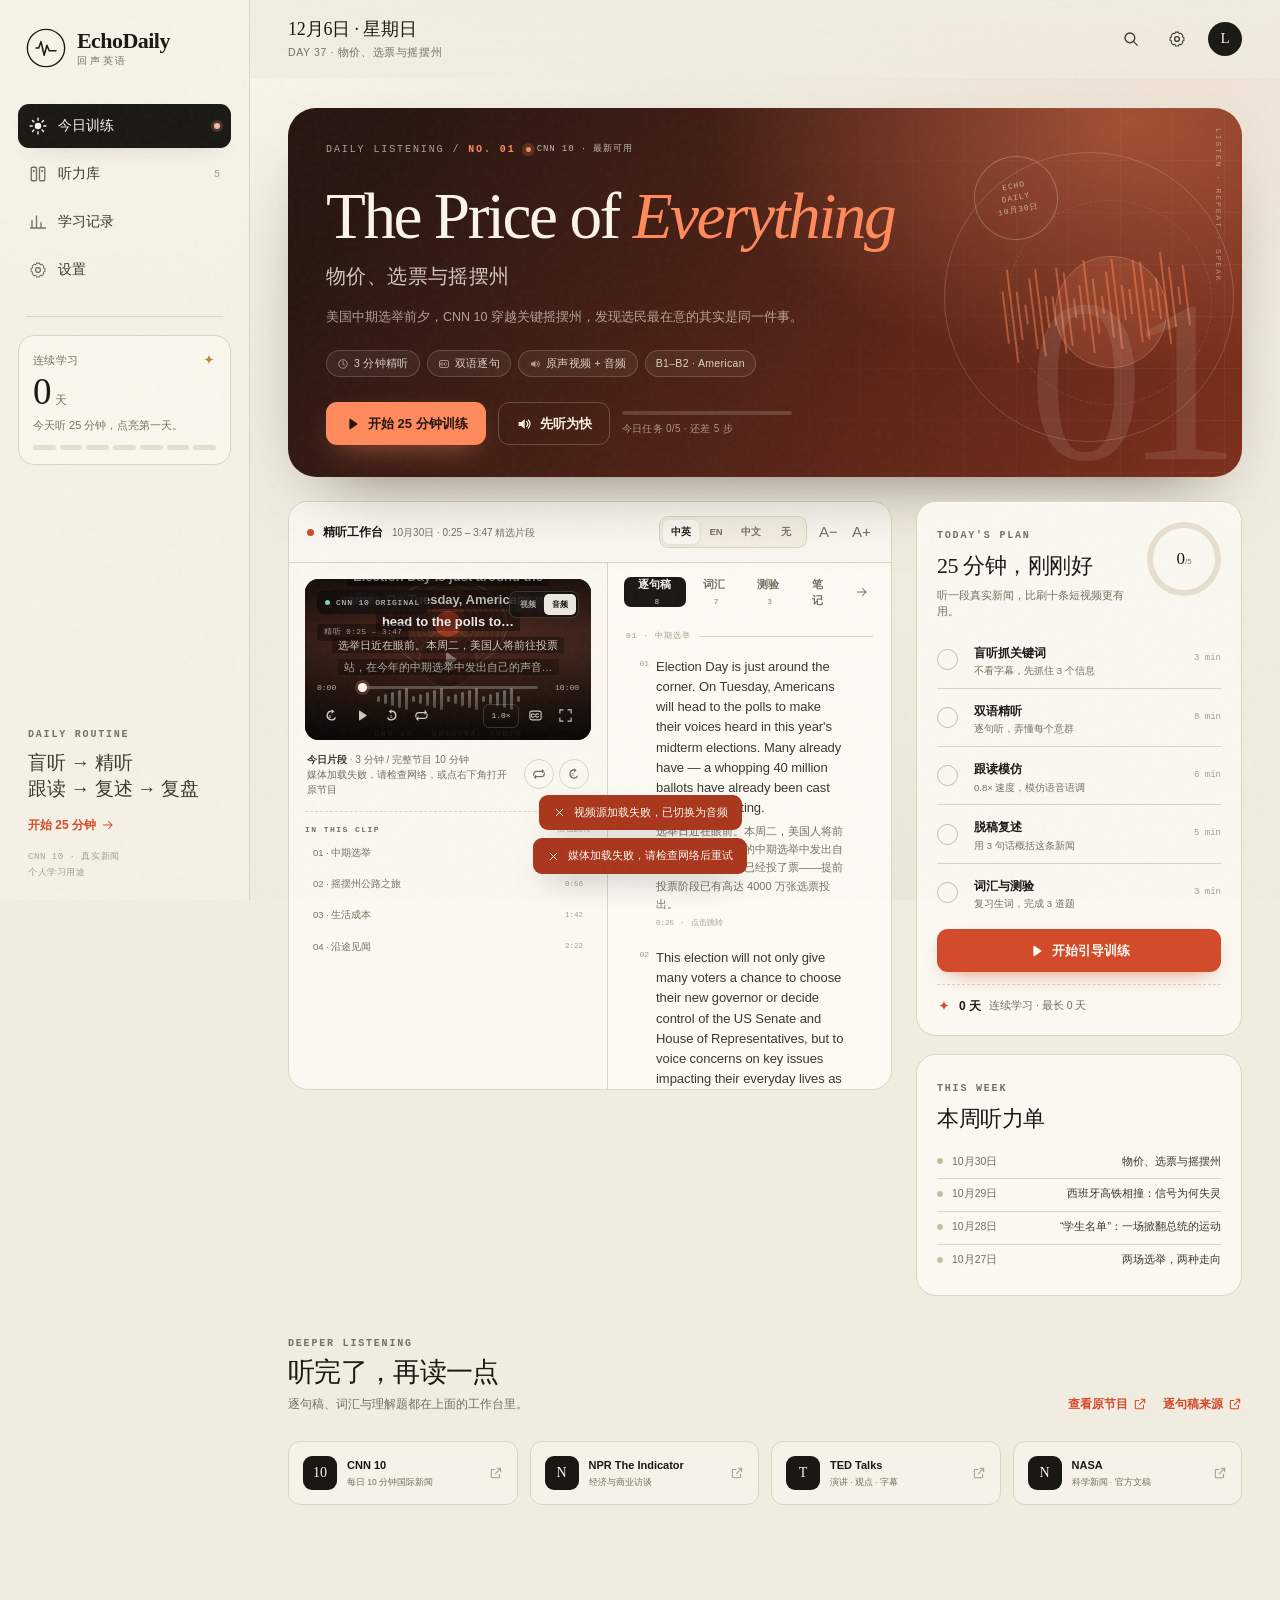
==== EchoDaily-单文件版.html @ 6642f7b9 "Initial EchoDaily listening app" ====
<!doctype html>
<html lang="zh-CN">
<head>
  <meta charset="utf-8">
  <meta name="viewport" content="width=device-width, initial-scale=1, viewport-fit=cover">
  <meta name="theme-color" content="#f3efe4">
  <meta name="description" content="EchoDaily 回声英语：每天 25 分钟，用真实国际新闻练英语听力。双语逐句稿、视频/音频、跟读与复述。">
  <meta name="robots" content="noindex,nofollow">
  <title>EchoDaily · 回声英语</title>
  <link rel="icon" href="[data-uri]" type="image/svg+xml">
  <style>
/* ============================================================
   EchoDaily · 回声英语
   Editorial listening workspace — warm paper, ink, vermilion.
   ============================================================ */

:root {
  --bg: #f1ece0;
  --bg-deep: #e7dfcf;
  --surface: #fbf8f1;
  --surface-2: #f5efe3;
  --surface-3: #efe7d8;
  --ink: #191813;
  --ink-2: #3c382f;
  --muted: #776f60;
  --faint: #a79d89;
  --line: #ddd3c0;
  --line-strong: #c8bba3;
  --accent: #d24b2b;
  --accent-deep: #a9361c;
  --accent-soft: #f5ded4;
  --green: #1d5948;
  --green-soft: #dce9e2;
  --gold: #b58a3f;
  --gold-soft: #f1e5ca;
  --radius-xl: 28px;
  --radius-lg: 20px;
  --radius-md: 14px;
  --radius-sm: 10px;
  --shadow: 0 22px 55px -28px rgba(54, 41, 20, 0.42);
  --shadow-soft: 0 8px 24px -16px rgba(54, 41, 20, 0.35);
  --font-display: "Iowan Old Style", "Palatino Linotype", "Book Antiqua", "Songti SC", "Noto Serif SC", "STSong", serif;
  --font-ui: "Avenir Next", "Segoe UI", "PingFang SC", "Hiragino Sans GB", "Microsoft YaHei", sans-serif;
  --font-mono: "SFMono-Regular", "Cascadia Mono", "Consolas", "Liberation Mono", monospace;
  --sidebar-w: 250px;
  --ease: cubic-bezier(0.22, 1, 0.36, 1);
}

* { box-sizing: border-box; }
html { scroll-behavior: smooth; }
html, body { overflow-x: hidden; }
body {
  margin: 0;
  min-width: 320px;
  background-color: var(--bg);
  background-image:
    radial-gradient(900px 600px at 12% -5%, rgba(255, 252, 242, 0.85), transparent 62%),
    radial-gradient(700px 500px at 92% 8%, rgba(210, 75, 43, 0.055), transparent 60%),
    radial-gradient(600px 500px at 60% 100%, rgba(29, 89, 72, 0.05), transparent 60%);
  background-attachment: fixed;
  color: var(--ink);
  font-family: var(--font-ui);
  font-size: 15px;
  line-height: 1.5;
  -webkit-font-smoothing: antialiased;
  text-rendering: optimizeLegibility;
}
body::before {
  content: "";
  position: fixed;
  inset: 0;
  pointer-events: none;
  z-index: 9999;
  opacity: 0.035;
  background-image: url("data:image/svg+xml,%3Csvg viewBox='0 0 200 200' xmlns='http://www.w3.org/2000/svg'%3E%3Cfilter id='n'%3E%3CfeTurbulence type='fractalNoise' baseFrequency='0.85' numOctaves='3' stitchTiles='stitch'/%3E%3C/filter%3E%3Crect width='100%25' height='100%25' filter='url(%23n)'/%3E%3C/svg%3E");
}
::selection { background: var(--accent); color: #fff; }
button, input, textarea, select { font: inherit; color: inherit; }
button { cursor: pointer; }
a { color: inherit; text-decoration: none; }
svg { width: 20px; height: 20px; fill: currentColor; display: block; }
.svg-sprite { position: absolute; width: 0; height: 0; overflow: hidden; }
:focus-visible { outline: 2px solid var(--accent); outline-offset: 3px; }
[hidden] { display: none !important; }

.eyebrow {
  display: inline-block;
  font-family: var(--font-mono);
  font-size: 10px;
  font-weight: 600;
  letter-spacing: 0.18em;
  text-transform: uppercase;
  color: var(--muted);
}

/* ============================== Layout ============================== */
.app { min-height: 100vh; }
.sidebar {
  position: fixed;
  inset: 0 auto 0 0;
  width: var(--sidebar-w);
  z-index: 40;
  display: flex;
  flex-direction: column;
  padding: 26px 18px 20px;
  border-right: 1px solid var(--line);
  background: rgba(247, 242, 232, 0.78);
  backdrop-filter: blur(18px) saturate(1.05);
  -webkit-backdrop-filter: blur(18px) saturate(1.05);
}
.shell { margin-left: var(--sidebar-w); min-height: 100vh; }
.view {
  width: 100%;
  max-width: 1390px;
  margin: 0 auto;
  padding: 30px 38px 100px;
  outline: none;
}

.brand { display: flex; align-items: center; gap: 11px; padding: 2px 8px 0; }
.brand-mark { width: 40px; height: 40px; color: var(--ink); flex: 0 0 auto; }
.brand-mark svg { width: 100%; height: 100%; fill: none; }
.brand-text { display: flex; flex-direction: column; line-height: 1.02; }
.brand-text strong {
  font-family: var(--font-display);
  font-size: 22px;
  font-weight: 600;
  letter-spacing: -0.025em;
}
.brand-text small {
  margin-top: 4px;
  font-size: 10px;
  letter-spacing: 0.28em;
  color: var(--muted);
}
.side-nav { margin-top: 36px; display: flex; flex-direction: column; gap: 4px; }
.side-link {
  position: relative;
  display: flex;
  align-items: center;
  gap: 11px;
  height: 44px;
  padding: 0 11px;
  border-radius: 11px;
  color: var(--ink-2);
  font-size: 13.5px;
  font-weight: 500;
  transition: background 0.2s var(--ease), color 0.2s;
}
.side-link svg { width: 18px; height: 18px; color: var(--muted); transition: color 0.2s; }
.side-link:hover { background: rgba(255, 253, 246, 0.75); }
.side-link.active { background: var(--ink); color: #fbf7ee; box-shadow: var(--shadow-soft); }
.side-link.active svg { color: #fbf7ee; }
.side-link em {
  margin-left: auto;
  font-style: normal;
  font-family: var(--font-mono);
  font-size: 10px;
  color: var(--faint);
}
.side-link.active em { color: rgba(251, 247, 238, 0.6); }
.side-dot { width: 6px; height: 6px; border-radius: 50%; background: var(--accent); }
.side-link.active .side-dot { background: #ffb59d; box-shadow: 0 0 0 3px rgba(255, 181, 157, 0.18); }
.side-divider { height: 1px; background: var(--line); margin: 24px 8px 18px; }
.side-streak { padding: 16px 14px 14px; border: 1px solid var(--line); border-radius: 16px; background: rgba(255, 252, 245, 0.55); }
.side-streak-head { display: flex; align-items: center; justify-content: space-between; font-size: 11px; color: var(--muted); letter-spacing: 0.04em; }
.side-streak-head svg { width: 14px; height: 14px; color: var(--gold); }
.side-streak-num { display: flex; align-items: baseline; gap: 5px; margin-top: 4px; }
.side-streak-num strong { font-family: var(--font-display); font-size: 37px; line-height: 1; font-weight: 500; letter-spacing: -0.04em; }
.side-streak-num span { font-size: 12px; color: var(--muted); }
.side-streak p { margin: 7px 0 11px; font-size: 11px; line-height: 1.6; color: var(--muted); }
.mini-week { display: flex; gap: 4px; }
.mini-week i { flex: 1; height: 5px; border-radius: 4px; background: var(--bg-deep); }
.mini-week i.on { background: var(--accent); }
.mini-week i.partial { background: #e5a28d; }
.side-note { margin-top: auto; padding: 18px 10px 16px; }
.side-note p { font-family: var(--font-display); font-size: 19px; line-height: 1.35; margin: 7px 0 11px; color: var(--ink-2); }
.side-note-link { display: inline-flex; align-items: center; gap: 5px; font-size: 12px; font-weight: 600; color: var(--accent); }
.side-note-link svg { width: 14px; height: 14px; transition: transform 0.2s; }
.side-note-link:hover svg { transform: translateX(3px); }
.side-foot { display: flex; flex-direction: column; gap: 2px; padding: 0 10px; font-family: var(--font-mono); font-size: 9px; letter-spacing: 0.06em; color: var(--faint); }

.topbar {
  position: sticky;
  top: 0;
  z-index: 30;
  height: 78px;
  display: flex;
  align-items: center;
  justify-content: space-between;
  padding: 0 38px;
  border-bottom: 1px solid transparent;
  background: linear-gradient(to bottom, rgba(241, 236, 224, 0.94), rgba(241, 236, 224, 0.72));
  backdrop-filter: blur(14px);
  -webkit-backdrop-filter: blur(14px);
}
.topbar-left { display: flex; align-items: center; gap: 12px; }
.topbar-date { font-family: var(--font-display); font-size: 18px; letter-spacing: -0.01em; }
.topbar-sub { margin-top: 2px; font-size: 10.5px; color: var(--muted); letter-spacing: 0.06em; }
.topbar-actions { display: flex; align-items: center; gap: 8px; }
.icon-btn {
  width: 38px;
  height: 38px;
  display: inline-grid;
  place-items: center;
  border: 1px solid transparent;
  border-radius: 50%;
  background: transparent;
  color: var(--ink-2);
  transition: background 0.2s, border-color 0.2s, transform 0.2s;
}
.icon-btn:hover { background: rgba(255, 252, 245, 0.8); border-color: var(--line); }
.icon-btn:active { transform: scale(0.94); }
.icon-btn svg { width: 18px; height: 18px; }
.avatar {
  width: 34px; height: 34px; margin-left: 4px;
  display: grid; place-items: center;
  border-radius: 50%;
  background: var(--ink);
  color: #f8f1e3;
  font-family: var(--font-display);
  font-size: 15px;
}
.mobile-menu { display: none; }

/* ============================== Shared bits ============================== */
.btn {
  display: inline-flex;
  align-items: center;
  justify-content: center;
  gap: 8px;
  min-height: 43px;
  padding: 0 17px;
  border: 1px solid transparent;
  border-radius: 11px;
  font-size: 13px;
  font-weight: 600;
  line-height: 1;
  white-space: nowrap;
  transition: transform 0.2s var(--ease), background 0.2s, border-color 0.2s, box-shadow 0.2s;
}
.btn svg { width: 16px; height: 16px; }
.btn:active { transform: translateY(1px) scale(0.99); }
.btn-primary { background: var(--accent); color: #fff9f2; box-shadow: 0 8px 22px -12px rgba(210, 75, 43, 0.9); }
.btn-primary:hover { background: var(--accent-deep); box-shadow: 0 10px 28px -12px rgba(210, 75, 43, 0.9); }
.btn-ghost { border-color: var(--line); background: transparent; color: var(--ink-2); }
.btn-ghost:hover { background: var(--surface-2); border-color: var(--line-strong); }
.btn-soft { background: var(--surface-3); color: var(--ink-2); }
.btn-soft:hover { background: var(--bg-deep); }
.btn-dark { background: var(--ink); color: #fbf7ee; }
.btn-dark:hover { background: #2b2922; }
.btn-sm { min-height: 34px; padding: 0 12px; font-size: 11.5px; border-radius: 9px; }
.btn-sm svg { width: 14px; height: 14px; }
.btn[disabled] { opacity: 0.45; cursor: not-allowed; }
.text-link { display: inline-flex; align-items: center; gap: 5px; color: var(--accent); font-weight: 600; font-size: 12px; }
.text-link svg { width: 14px; height: 14px; }
.chip {
  display: inline-flex;
  align-items: center;
  gap: 5px;
  height: 25px;
  padding: 0 9px;
  border: 1px solid var(--line);
  border-radius: 999px;
  background: rgba(255, 252, 245, 0.45);
  color: var(--muted);
  font-size: 10px;
  font-weight: 600;
  letter-spacing: 0.04em;
  white-space: nowrap;
}
.chip.accent { border-color: rgba(210, 75, 43, 0.22); background: var(--accent-soft); color: var(--accent-deep); }
.chip.green { border-color: rgba(29, 89, 72, 0.18); background: var(--green-soft); color: var(--green); }
.chip.gold { border-color: rgba(181, 138, 63, 0.22); background: var(--gold-soft); color: #7e5c1f; }
.card {
  border: 1px solid var(--line);
  border-radius: var(--radius-lg);
  background: var(--surface);
  box-shadow: 0 1px 0 rgba(255, 255, 255, 0.55) inset;
}
.section-head { display: flex; align-items: flex-end; justify-content: space-between; gap: 20px; margin: 34px 0 16px; }
.section-head h2 { margin: 0; font-family: var(--font-display); font-weight: 500; font-size: 27px; letter-spacing: -0.025em; }
.section-head p { margin: 3px 0 0; font-size: 11.5px; color: var(--muted); }
.divider { height: 1px; background: var(--line); }

/* ============================== Hero ============================== */
.hero {
  --hero-a: #251510;
  --hero-b: #7d2e1b;
  --hero-glow: #ff8a5c;
  position: relative;
  isolation: isolate;
  display: grid;
  grid-template-columns: minmax(0, 1.42fr) minmax(250px, 0.58fr);
  min-height: 360px;
  overflow: hidden;
  border-radius: var(--radius-xl);
  background:
    radial-gradient(700px 420px at 88% 4%, color-mix(in srgb, var(--hero-glow) 42%, transparent), transparent 60%),
    linear-gradient(125deg, var(--hero-a) 8%, var(--hero-b) 100%);
  color: #fbf5e8;
  box-shadow: 0 30px 70px -40px rgba(35, 25, 12, 0.7);
}
.hero[data-theme="steel"] { --hero-a: #121b21; --hero-b: #315360; --hero-glow: #7bc3d6; }
.hero[data-theme="forest"] { --hero-a: #101d17; --hero-b: #276047; --hero-glow: #8fd0a9; }
.hero[data-theme="ocean"] { --hero-a: #0d1925; --hero-b: #1e5472; --hero-glow: #7fc3e4; }
.hero[data-theme="violet"] { --hero-a: #1a1423; --hero-b: #4a3169; --hero-glow: #c7a3ef; }
.hero::after {
  content: "";
  position: absolute;
  inset: 0;
  z-index: -1;
  background-image:
    linear-gradient(rgba(255, 255, 255, 0.045) 1px, transparent 1px),
    linear-gradient(90deg, rgba(255, 255, 255, 0.045) 1px, transparent 1px);
  background-size: 52px 52px;
  mask-image: linear-gradient(to right, transparent 35%, #000 100%);
}
.hero-copy {
  position: relative;
  z-index: 2;
  display: flex;
  flex-direction: column;
  min-width: 0;
  padding: 34px 38px 32px;
}
.hero-topline { display: flex; align-items: center; gap: 10px; flex-wrap: wrap; }
.hero-kicker { font-family: var(--font-mono); font-size: 10px; letter-spacing: 0.19em; color: rgba(251, 245, 232, 0.62); }
.hero-kicker b { color: var(--hero-glow); font-weight: 600; }
.hero-live { display: inline-flex; align-items: center; gap: 6px; font-family: var(--font-mono); font-size: 9px; letter-spacing: 0.1em; color: rgba(251, 245, 232, 0.72); }
.hero-live i { width: 5px; height: 5px; border-radius: 50%; background: var(--hero-glow); box-shadow: 0 0 0 4px color-mix(in srgb, var(--hero-glow) 18%, transparent); animation: pulse 2.6s infinite; }
@keyframes pulse { 0%, 100% { opacity: 1; } 50% { opacity: 0.35; } }
.hero h1 {
  max-width: 780px;
  margin: 28px 0 0;
  font-family: var(--font-display);
  font-size: clamp(43px, 5.1vw, 72px);
  font-weight: 500;
  line-height: 0.96;
  letter-spacing: -0.038em;
  text-wrap: balance;
  overflow-wrap: break-word;
}
.hero h1 em { font-style: italic; color: var(--hero-glow); }
.hero-zh {
  margin: 13px 0 0;
  font-family: var(--font-display);
  font-size: clamp(17px, 1.6vw, 21px);
  letter-spacing: 0.02em;
  color: rgba(251, 245, 232, 0.8);
}
.hero-deck {
  max-width: 620px;
  margin: 16px 0 0;
  font-size: 12.5px;
  line-height: 1.65;
  color: rgba(251, 245, 232, 0.62);
}
.hero-meta { display: flex; flex-wrap: wrap; gap: 7px; margin-top: 22px; }
.hero-meta span {
  display: inline-flex;
  align-items: center;
  gap: 5px;
  height: 27px;
  padding: 0 10px;
  border: 1px solid rgba(251, 245, 232, 0.18);
  border-radius: 999px;
  background: rgba(251, 245, 232, 0.06);
  color: rgba(251, 245, 232, 0.82);
  font-size: 10.5px;
  font-weight: 500;
  letter-spacing: 0.03em;
}
.hero-meta svg { width: 12px; height: 12px; opacity: 0.7; }
.hero-actions { display: flex; align-items: center; gap: 12px; flex-wrap: wrap; margin-top: auto; padding-top: 25px; }
.hero-actions .btn-primary { background: var(--hero-glow); color: #24130c; box-shadow: 0 10px 30px -12px color-mix(in srgb, var(--hero-glow) 70%, transparent); }
.hero-actions .btn-primary:hover { background: #fff; }
.hero-actions .btn-ghost { border-color: rgba(251, 245, 232, 0.22); color: #fbf5e8; }
.hero-actions .btn-ghost:hover { background: rgba(251, 245, 232, 0.09); border-color: rgba(251, 245, 232, 0.36); }
.hero-progress { min-width: 170px; }
.hero-progress-bar { height: 4px; border-radius: 4px; background: rgba(251, 245, 232, 0.16); overflow: hidden; }
.hero-progress-bar span { display: block; height: 100%; border-radius: 4px; background: var(--hero-glow); transition: width 0.5s var(--ease); }
.hero-progress p { margin: 6px 0 0; font-size: 10px; color: rgba(251, 245, 232, 0.55); letter-spacing: 0.03em; }
.hero-art { position: relative; z-index: 1; min-height: 300px; }
.hero-art .issue-no {
  position: absolute;
  right: 20px;
  bottom: 12px;
  font-family: var(--font-display);
  font-size: clamp(150px, 18vw, 252px);
  line-height: 0.72;
  letter-spacing: -0.08em;
  color: rgba(251, 245, 232, 0.1);
  user-select: none;
}
.hero-art .orbit {
  position: absolute;
  border: 1px solid rgba(251, 245, 232, 0.18);
  border-radius: 50%;
}
.hero-art .orbit.o1 { width: 290px; height: 290px; right: 3%; top: 12%; }
.hero-art .orbit.o2 { width: 205px; height: 205px; right: 11%; top: 25%; border-style: dashed; opacity: 0.6; }
.hero-art .orbit.o3 { width: 112px; height: 112px; right: 27%; top: 40%; background: color-mix(in srgb, var(--hero-glow) 16%, transparent); }
.hero-art .wave {
  position: absolute;
  left: 14%;
  top: 40%;
  width: 66%;
  height: 100px;
  display: flex;
  align-items: center;
  gap: 5px;
  transform: rotate(-7deg);
  opacity: 0.85;
}
.hero-art .wave i { flex: 1; min-width: 2px; border-radius: 4px; background: var(--hero-glow); opacity: 0.55; }
.hero-art .stamp {
  position: absolute;
  left: 3%;
  top: 13%;
  width: 84px;
  height: 84px;
  display: grid;
  place-items: center;
  border: 1px solid rgba(251, 245, 232, 0.26);
  border-radius: 50%;
  font-family: var(--font-mono);
  font-size: 8px;
  letter-spacing: 0.12em;
  line-height: 1.5;
  text-align: center;
  color: rgba(251, 245, 232, 0.6);
  transform: rotate(-11deg);
}
.hero-art .side-label {
  position: absolute;
  right: 18px;
  top: 20px;
  writing-mode: vertical-rl;
  font-family: var(--font-mono);
  font-size: 8px;
  letter-spacing: 0.24em;
  color: rgba(251, 245, 232, 0.45);
}

/* ============================== Today layout ============================== */
.today-grid { display: grid; grid-template-columns: minmax(0, 1fr) 326px; gap: 24px; align-items: start; margin-top: 24px; }
.rail { position: sticky; top: 94px; display: flex; flex-direction: column; gap: 18px; }
.rail-card { padding: 20px; }
.rail-head { display: flex; align-items: flex-start; justify-content: space-between; gap: 14px; }
.rail-head h3 { margin: 4px 0 0; font-family: var(--font-display); font-size: 22px; font-weight: 500; letter-spacing: -0.02em; }
.rail-head p { margin: 5px 0 0; font-size: 11px; color: var(--muted); line-height: 1.5; }
.ring {
  --p: 0;
  position: relative;
  width: 74px;
  height: 74px;
  flex: 0 0 auto;
  display: grid;
  place-items: center;
  border-radius: 50%;
  background: conic-gradient(var(--accent) calc(var(--p) * 1%), var(--bg-deep) 0);
  transition: background 0.5s var(--ease);
}
.ring::before { content: ""; position: absolute; inset: 6px; border-radius: 50%; background: var(--surface); }
.ring span { position: relative; z-index: 1; font-family: var(--font-display); font-size: 17px; }
.ring span small { font-family: var(--font-ui); font-size: 8px; color: var(--muted); }
.task-list { list-style: none; margin: 17px 0 0; padding: 0; display: flex; flex-direction: column; }
.task-item {
  display: grid;
  grid-template-columns: 27px 1fr auto;
  align-items: center;
  gap: 10px;
  padding: 10px 0;
  border-top: 1px solid var(--line);
  cursor: pointer;
  transition: opacity 0.2s;
}
.task-item:first-child { border-top: 0; padding-top: 4px; }
.task-check {
  width: 21px; height: 21px;
  display: grid; place-items: center;
  border: 1px solid var(--line-strong);
  border-radius: 50%;
  background: transparent;
  color: transparent;
  transition: background 0.2s, border-color 0.2s, color 0.2s;
}
.task-check svg { width: 11px; height: 11px; }
.task-item.done .task-check { background: var(--green); border-color: var(--green); color: #fff; }
.task-item.done .task-name { color: var(--muted); text-decoration: line-through; text-decoration-color: var(--line-strong); }
.task-name { font-size: 12px; font-weight: 600; line-height: 1.35; }
.task-sub { display: block; margin-top: 2px; font-size: 9.5px; font-weight: 400; color: var(--muted); }
.task-min { font-family: var(--font-mono); font-size: 9px; color: var(--faint); }
.rail-cta { margin-top: 8px; width: 100%; }
.streak-line { display: flex; align-items: center; gap: 8px; margin-top: 12px; padding-top: 12px; border-top: 1px dashed var(--line); font-size: 10.5px; color: var(--muted); }
.streak-line strong { color: var(--ink); font-size: 12px; }
.streak-line svg { width: 14px; height: 14px; color: var(--accent); }
.quote-card {
  position: relative;
  overflow: hidden;
  padding: 22px;
  background: var(--ink);
  color: #f8f1e3;
  border-radius: var(--radius-lg);
}
.quote-card::after {
  content: "“";
  position: absolute;
  right: 10px;
  top: -30px;
  font-family: var(--font-display);
  font-size: 150px;
  line-height: 1;
  color: rgba(248, 241, 227, 0.08);
}
.quote-card .eyebrow { color: rgba(248, 241, 227, 0.45); }
.quote-card blockquote { margin: 11px 0 10px; font-family: var(--font-display); font-size: 18px; line-height: 1.45; letter-spacing: -0.01em; }
.quote-card p { margin: 0; font-size: 11.5px; line-height: 1.65; color: rgba(248, 241, 227, 0.55); }
.quote-card .quote-source { display: flex; justify-content: space-between; margin-top: 15px; padding-top: 12px; border-top: 1px solid rgba(248, 241, 227, 0.14); font-family: var(--font-mono); font-size: 9px; color: rgba(248, 241, 227, 0.5); }
.week-list { display: flex; flex-direction: column; gap: 2px; margin-top: 12px; }
.week-row { display: flex; align-items: center; gap: 9px; padding: 7px 0; border-top: 1px solid var(--line); font-size: 10.5px; }
.week-row:first-child { border-top: 0; }
.week-row i { width: 6px; height: 6px; border-radius: 50%; background: var(--line-strong); }
.week-row.on i { background: var(--green); }
.week-row span { color: var(--muted); }
.week-row b { margin-left: auto; font-weight: 500; color: var(--ink-2); }

/* ============================== Workspace ============================== */
.workspace { overflow: hidden; border-radius: var(--radius-lg); scroll-margin-top: 92px; }
.workspace-bar {
  display: flex;
  align-items: center;
  justify-content: space-between;
  gap: 14px;
  padding: 14px 18px;
  border-bottom: 1px solid var(--line);
  background: rgba(251, 248, 241, 0.7);
}
.workspace-title { display: flex; align-items: center; gap: 9px; min-width: 0; }
.workspace-title .dot { width: 7px; height: 7px; border-radius: 50%; background: var(--accent); flex: 0 0 auto; }
.workspace-title strong { font-size: 12px; font-weight: 600; white-space: nowrap; }
.workspace-title span { font-size: 10px; color: var(--muted); white-space: nowrap; overflow: hidden; text-overflow: ellipsis; }
.workspace-tools { display: flex; align-items: center; gap: 6px; }
.seg {
  display: inline-flex;
  padding: 3px;
  border: 1px solid var(--line);
  border-radius: 9px;
  background: var(--surface-2);
}
.seg button {
  min-width: 34px;
  height: 24px;
  padding: 0 8px;
  border: 0;
  border-radius: 6px;
  background: transparent;
  color: var(--muted);
  font-size: 9.5px;
  font-weight: 600;
  transition: background 0.15s, color 0.15s;
}
.seg button.active { background: var(--surface); color: var(--ink); box-shadow: 0 1px 4px rgba(40, 30, 15, 0.09); }
.workspace-body { display: grid; grid-template-columns: minmax(0, 1.06fr) minmax(0, 0.94fr); }
.player-col { min-width: 0; padding: 16px; border-right: 1px solid var(--line); }
.transcript-col { min-width: 0; display: flex; flex-direction: column; background: rgba(255, 253, 247, 0.42); }

.player-shell {
  position: relative;
  aspect-ratio: 16 / 9;
  overflow: hidden;
  border-radius: 14px;
  background: #0b0a08;
  color: #fff;
  isolation: isolate;
}
.player-shell video { width: 100%; height: 100%; display: block; object-fit: contain; background: #0b0a08; }
.player-shell .audio-visual {
  position: absolute;
  inset: 0;
  display: none;
  align-items: center;
  justify-content: center;
  flex-direction: column;
  gap: 16px;
  background:
    radial-gradient(360px 240px at 50% 40%, rgba(210, 75, 43, 0.28), transparent 70%),
    linear-gradient(145deg, #17130f, #2b2119);
}
.player-shell.audio-mode video { opacity: 0; }
.player-shell.audio-mode .audio-visual { display: flex; }
.audio-visual .audio-disc {
  width: 118px; height: 118px; border-radius: 50%;
  display: grid; place-items: center;
  border: 1px solid rgba(255, 255, 255, 0.16);
  background: repeating-radial-gradient(circle at center, rgba(255,255,255,0.06) 0 1px, transparent 1px 5px);
  animation: spin 14s linear infinite;
  animation-play-state: paused;
}
.player-shell.playing .audio-disc { animation-play-state: running; }
@keyframes spin { to { transform: rotate(360deg); } }
.audio-disc::after { content: ""; width: 26px; height: 26px; border-radius: 50%; background: var(--accent); box-shadow: 0 0 0 6px rgba(210, 75, 43, 0.15); }
.audio-visual .audio-bars { display: flex; align-items: center; gap: 4px; height: 34px; }
.audio-visual .audio-bars i { width: 3px; border-radius: 3px; background: rgba(255, 249, 239, 0.65); animation: bars 1s ease-in-out infinite alternate; animation-play-state: paused; }
.player-shell.playing .audio-bars i { animation-play-state: running; }
@keyframes bars { from { height: 6px; } to { height: 28px; } }
.audio-visual small { font-family: var(--font-mono); font-size: 8px; letter-spacing: 0.2em; color: rgba(255, 249, 239, 0.4); }

.player-top {
  position: absolute;
  top: 0; left: 0; right: 0;
  z-index: 3;
  display: flex;
  align-items: flex-start;
  justify-content: space-between;
  padding: 12px;
  pointer-events: none;
  background: linear-gradient(to bottom, rgba(0, 0, 0, 0.48), transparent);
}
.player-badge {
  display: inline-flex;
  align-items: center;
  gap: 6px;
  height: 23px;
  padding: 0 8px;
  border-radius: 6px;
  background: rgba(8, 7, 6, 0.55);
  backdrop-filter: blur(8px);
  font-family: var(--font-mono);
  font-size: 8px;
  letter-spacing: 0.1em;
  color: rgba(255, 250, 241, 0.86);
}
.player-badge i { width: 5px; height: 5px; border-radius: 50%; background: #7fd6a7; }
.player-mode-toggle {
  pointer-events: auto;
  display: inline-flex;
  padding: 2px;
  border: 1px solid rgba(255, 255, 255, 0.16);
  border-radius: 7px;
  background: rgba(8, 7, 6, 0.5);
  backdrop-filter: blur(8px);
}
.player-mode-toggle button {
  height: 21px;
  padding: 0 8px;
  border: 0;
  border-radius: 5px;
  background: transparent;
  color: rgba(255, 250, 241, 0.6);
  font-size: 8px;
  font-weight: 600;
}
.player-mode-toggle button.active { background: rgba(255, 250, 241, 0.92); color: #181510; }

.subtitle-overlay {
  position: absolute;
  left: 16px; right: 16px; bottom: 62px;
  z-index: 2;
  text-align: center;
  pointer-events: none;
  text-shadow: 0 1px 8px rgba(0, 0, 0, 0.8);
}
.subtitle-overlay p { margin: 0 auto; max-width: 92%; }
.subtitle-overlay .sub-en {
  font-size: 13px;
  line-height: 1.42;
  font-weight: 600;
  color: #fffdf7;
  background: rgba(8, 7, 6, 0.38);
  display: inline;
  padding: 2px 6px;
  box-decoration-break: clone;
  -webkit-box-decoration-break: clone;
}
.subtitle-overlay .sub-zh {
  margin-top: 5px;
  font-size: 11px;
  line-height: 1.5;
  color: rgba(255, 247, 232, 0.82);
  background: rgba(8, 7, 6, 0.32);
  display: inline;
  padding: 2px 6px;
  box-decoration-break: clone;
  -webkit-box-decoration-break: clone;
}
.subtitle-overlay.sub-none { display: none; }
.subtitle-overlay.sub-en .sub-zh,
.subtitle-overlay.sub-zh .sub-en { display: none; }
.player-shell.no-sub .subtitle-overlay { display: none; }

.player-center {
  position: absolute;
  inset: 0;
  z-index: 2;
  display: grid;
  place-items: center;
  pointer-events: none;
}
.big-play {
  pointer-events: auto;
  width: 58px; height: 58px;
  display: grid; place-items: center;
  border: 1px solid rgba(255, 255, 255, 0.28);
  border-radius: 50%;
  background: rgba(10, 9, 7, 0.42);
  backdrop-filter: blur(8px);
  color: #fff;
  transition: transform 0.2s, background 0.2s, opacity 0.2s;
}
.big-play svg { width: 21px; height: 21px; margin-left: 2px; }
.big-play:hover { transform: scale(1.06); background: var(--accent); border-color: var(--accent); }
.player-shell.playing .big-play { opacity: 0; transform: scale(0.85); pointer-events: none; }
.player-shell.loading .big-play { opacity: 0.4; }

.control-bar {
  position: absolute;
  left: 0; right: 0; bottom: 0;
  z-index: 4;
  padding: 26px 12px 10px;
  background: linear-gradient(to top, rgba(5, 4, 3, 0.9), rgba(5, 4, 3, 0.35) 65%, transparent);
}
.seek-row { display: flex; align-items: center; gap: 9px; }
.time-code { font-family: var(--font-mono); font-size: 8px; color: rgba(255, 250, 241, 0.65); min-width: 30px; }
.time-code.dur { text-align: right; }
input[type="range"].seek {
  --p: 0;
  -webkit-appearance: none;
  appearance: none;
  flex: 1;
  height: 16px;
  background: transparent;
  cursor: pointer;
}
input[type="range"].seek::-webkit-slider-runnable-track {
  height: 3px;
  border-radius: 3px;
  background: linear-gradient(to right, #ff8f6d var(--p), rgba(255, 255, 255, 0.24) var(--p));
}
input[type="range"].seek::-moz-range-track { height: 3px; border-radius: 3px; background: rgba(255, 255, 255, 0.24); }
input[type="range"].seek::-moz-range-progress { height: 3px; border-radius: 3px; background: #ff8f6d; }
input[type="range"].seek::-webkit-slider-thumb {
  -webkit-appearance: none;
  width: 9px; height: 9px;
  margin-top: -3px;
  border: 0;
  border-radius: 50%;
  background: #fff7ed;
  box-shadow: 0 0 0 3px rgba(255, 143, 109, 0.24);
}
input[type="range"].seek::-moz-range-thumb { width: 9px; height: 9px; border: 0; border-radius: 50%; background: #fff7ed; }
.control-row { display: flex; align-items: center; gap: 2px; margin-top: 4px; }
.ctrl {
  width: 28px; height: 28px;
  display: grid; place-items: center;
  border: 0;
  border-radius: 6px;
  background: transparent;
  color: rgba(255, 250, 241, 0.78);
  transition: background 0.15s, color 0.15s;
}
.ctrl:hover { background: rgba(255, 255, 255, 0.1); color: #fff; }
.ctrl svg { width: 15px; height: 15px; }
.ctrl.on { color: #ff9a79; background: rgba(255, 143, 109, 0.14); }
.ctrl-spacer { flex: 1; }
.speed-pill {
  min-width: 36px;
  height: 24px;
  padding: 0 6px;
  border: 1px solid rgba(255, 255, 255, 0.16);
  border-radius: 6px;
  background: transparent;
  color: rgba(255, 250, 241, 0.78);
  font-family: var(--font-mono);
  font-size: 8px;
}
.speed-pill:hover { background: rgba(255, 255, 255, 0.1); }
.clip-tag {
  position: absolute;
  left: 12px;
  top: 45px;
  z-index: 3;
  padding: 3px 7px;
  border-radius: 4px;
  background: rgba(8, 7, 6, 0.42);
  font-family: var(--font-mono);
  font-size: 7.5px;
  letter-spacing: 0.08em;
  color: rgba(255, 250, 241, 0.6);
}

.player-caption {
  display: flex;
  align-items: center;
  justify-content: space-between;
  gap: 10px;
  padding: 12px 2px 2px;
}
.player-caption p { margin: 0; font-size: 10px; color: var(--muted); line-height: 1.5; }
.player-caption p strong { color: var(--ink-2); font-weight: 600; }
.player-caption .mini-actions { display: flex; gap: 5px; flex: 0 0 auto; }
.round-btn {
  width: 30px; height: 30px;
  display: grid; place-items: center;
  border: 1px solid var(--line);
  border-radius: 50%;
  background: transparent;
  color: var(--muted);
  transition: background 0.2s, color 0.2s, border-color 0.2s;
}
.round-btn:hover { background: var(--surface-2); color: var(--ink); border-color: var(--line-strong); }
.round-btn.on { background: var(--accent-soft); color: var(--accent-deep); border-color: rgba(210, 75, 43, 0.25); }
.round-btn svg { width: 14px; height: 14px; }
.clip-map { margin-top: 12px; padding-top: 12px; border-top: 1px dashed var(--line); }
.clip-map-head { display: flex; align-items: center; justify-content: space-between; font-family: var(--font-mono); font-size: 7.5px; color: var(--faint); letter-spacing: 0.06em; }
.clip-map-head .eyebrow { font-size: 8px; }
.clip-chip {
  display: flex;
  align-items: center;
  justify-content: space-between;
  width: 100%;
  gap: 10px;
  padding: 7px 8px;
  margin-top: 3px;
  border: 0;
  border-radius: 6px;
  background: transparent;
  color: var(--muted);
  text-align: left;
  font-size: 9.5px;
  transition: background 0.15s, color 0.15s;
}
.clip-chip:hover { background: var(--surface-2); color: var(--ink); }
.clip-chip span { white-space: nowrap; overflow: hidden; text-overflow: ellipsis; }
.clip-chip b { font-family: var(--font-mono); font-size: 7.5px; font-weight: 400; color: var(--faint); }

.transcript-head {
  display: flex;
  align-items: center;
  justify-content: space-between;
  gap: 10px;
  padding: 14px 16px 10px;
}
.tabs { display: flex; gap: 3px; }
.tab {
  position: relative;
  height: 30px;
  padding: 0 10px;
  border: 0;
  border-radius: 7px;
  background: transparent;
  color: var(--muted);
  font-size: 10.5px;
  font-weight: 600;
  transition: background 0.15s, color 0.15s;
}
.tab:hover { color: var(--ink); }
.tab.active { background: var(--ink); color: #fbf7ee; }
.tab .count { margin-left: 4px; font-family: var(--font-mono); font-size: 8px; opacity: 0.6; }
.transcript-tools { display: flex; align-items: center; gap: 2px; }
.tool-btn {
  width: 27px; height: 27px;
  display: grid; place-items: center;
  border: 0;
  border-radius: 6px;
  background: transparent;
  color: var(--muted);
}
.tool-btn:hover { background: var(--surface-2); color: var(--ink); }
.tool-btn svg { width: 14px; height: 14px; }
.transcript-scroll {
  position: relative;
  flex: 1;
  max-height: 472px;
  overflow-y: auto;
  overscroll-behavior: contain;
  padding: 0 8px 18px 8px;
  scrollbar-width: thin;
  scrollbar-color: var(--line-strong) transparent;
}
.transcript-scroll::-webkit-scrollbar { width: 7px; }
.transcript-scroll::-webkit-scrollbar-thumb { background: var(--line-strong); border-radius: 8px; border: 2px solid var(--surface); }
.t-section {
  display: flex;
  align-items: center;
  gap: 8px;
  padding: 13px 10px 6px;
  font-family: var(--font-mono);
  font-size: 8px;
  letter-spacing: 0.12em;
  color: var(--faint);
  text-transform: uppercase;
}
.t-section::after { content: ""; flex: 1; height: 1px; background: var(--line); }
.t-item {
  position: relative;
  display: grid;
  grid-template-columns: 23px minmax(0, 1fr) 22px;
  gap: 7px;
  align-items: start;
  padding: 9px 8px 10px;
  border-left: 2px solid transparent;
  border-radius: 0 9px 9px 0;
  cursor: pointer;
  transition: background 0.15s, border-color 0.15s;
}
.t-item:hover { background: rgba(239, 231, 216, 0.55); }
.t-item.active { background: rgba(245, 222, 212, 0.62); border-left-color: var(--accent); }
.t-index {
  padding-top: 1px;
  font-family: var(--font-mono);
  font-size: 8px;
  color: var(--faint);
  text-align: right;
}
.t-item.active .t-index { color: var(--accent); }
.t-en { margin: 0; font-size: 13px; line-height: 1.55; color: var(--ink-2); letter-spacing: -0.005em; }
.t-item.active .t-en { color: var(--ink); }
.t-zh { margin: 4px 0 0; font-size: 11.5px; line-height: 1.65; color: var(--muted); }
.t-meta { display: flex; align-items: center; gap: 6px; margin-top: 5px; font-family: var(--font-mono); font-size: 7.5px; color: var(--faint); }
.t-star {
  width: 22px; height: 22px;
  display: grid; place-items: center;
  border: 0;
  border-radius: 5px;
  background: transparent;
  color: var(--faint);
  opacity: 0;
  transition: opacity 0.15s, color 0.15s;
}
.t-item:hover .t-star, .t-item.mastered .t-star { opacity: 1; }
.t-star svg { width: 13px; height: 13px; }
.t-item.mastered .t-star { color: var(--gold); }
.t-item.mastered .t-star svg { fill: var(--gold-soft); }
.sub-en .t-zh { display: none; }
.sub-zh .t-en { display: none; }
.sub-none .t-en, .sub-none .t-zh { display: none; }
.sub-none .t-item { padding-top: 12px; padding-bottom: 12px; }
.transcript-empty { padding: 30px 20px; text-align: center; color: var(--muted); font-size: 11px; line-height: 1.7; }

/* tab panels */
.panel-scroll { max-height: 472px; overflow-y: auto; padding: 4px 14px 22px; }
.vocab-grid { display: flex; flex-direction: column; gap: 8px; }
.vocab-card {
  padding: 12px;
  border: 1px solid var(--line);
  border-radius: 11px;
  background: rgba(255, 253, 247, 0.55);
}
.vocab-top { display: flex; align-items: baseline; gap: 7px; flex-wrap: wrap; }
.vocab-word { font-family: var(--font-display); font-size: 19px; letter-spacing: -0.01em; }
.vocab-phonetic { font-family: var(--font-mono); font-size: 8.5px; color: var(--faint); }
.vocab-pos { font-size: 8px; font-style: italic; color: var(--accent); }
.vocab-zh { margin-left: auto; font-size: 10.5px; color: var(--ink-2); font-weight: 600; }
.vocab-ex { margin: 6px 0 0; font-size: 10.5px; line-height: 1.55; color: var(--muted); }
.vocab-ex b { color: var(--ink-2); font-weight: 500; }
.vocab-actions { display: flex; gap: 5px; margin-top: 8px; }
.mini-btn {
  display: inline-flex;
  align-items: center;
  gap: 4px;
  height: 23px;
  padding: 0 7px;
  border: 1px solid var(--line);
  border-radius: 5px;
  background: transparent;
  color: var(--muted);
  font-size: 8.5px;
}
.mini-btn:hover { background: var(--surface-2); color: var(--ink); }
.mini-btn svg { width: 11px; height: 11px; }
.mini-btn.on { color: var(--gold); border-color: rgba(181, 138, 63, 0.3); background: var(--gold-soft); }
.quiz-intro { padding: 8px 2px 12px; font-size: 10.5px; color: var(--muted); }
.quiz-q { padding: 13px 0; border-top: 1px solid var(--line); }
.quiz-q:first-of-type { border-top: 0; }
.quiz-number { font-family: var(--font-mono); font-size: 8px; letter-spacing: 0.12em; color: var(--accent); }
.quiz-text { margin: 5px 0 9px; font-size: 12px; line-height: 1.5; font-weight: 600; }
.quiz-options { display: flex; flex-direction: column; gap: 5px; }
.quiz-option {
  display: flex;
  align-items: center;
  gap: 7px;
  width: 100%;
  padding: 7px 9px;
  border: 1px solid var(--line);
  border-radius: 7px;
  background: transparent;
  color: var(--ink-2);
  font-size: 10.5px;
  text-align: left;
  transition: background 0.15s, border-color 0.15s;
}
.quiz-option:hover { background: var(--surface-2); }
.quiz-option .letter { font-family: var(--font-mono); font-size: 8px; color: var(--faint); }
.quiz-option.correct { border-color: rgba(29, 89, 72, 0.35); background: var(--green-soft); color: var(--green); }
.quiz-option.wrong { border-color: rgba(210, 75, 43, 0.3); background: var(--accent-soft); color: var(--accent-deep); }
.quiz-option[disabled] { cursor: default; }
.quiz-explain { margin: 7px 0 0; padding: 7px 9px; border-left: 2px solid var(--gold); background: var(--gold-soft); font-size: 9.5px; line-height: 1.55; color: #6f531f; }
.quiz-score { display: flex; align-items: center; gap: 8px; padding: 9px 11px; margin-bottom: 10px; border: 1px solid var(--line); border-radius: 9px; background: var(--surface-2); font-size: 10px; }
.quiz-score strong { font-family: var(--font-display); font-size: 20px; font-weight: 500; }
.note-wrap { padding: 6px 2px 0; }
.note-prompt { margin: 0 0 10px; padding-left: 10px; border-left: 2px solid var(--line-strong); font-size: 10px; line-height: 1.6; color: var(--muted); }
.note-area {
  width: 100%;
  min-height: 210px;
  resize: vertical;
  padding: 12px;
  border: 1px solid var(--line);
  border-radius: 10px;
  background: rgba(255, 253, 247, 0.65);
  font-family: var(--font-display);
  font-size: 14px;
  line-height: 1.7;
  color: var(--ink-2);
}
.note-area:focus { border-color: var(--line-strong); outline: none; box-shadow: 0 0 0 3px rgba(210, 75, 43, 0.06); }
.note-meta { display: flex; justify-content: space-between; margin-top: 6px; font-size: 8.5px; color: var(--faint); }

/* ============================== Library ============================== */
.page-head { display: flex; align-items: flex-end; justify-content: space-between; gap: 24px; margin-bottom: 24px; }
.page-head h1 { margin: 5px 0 0; font-family: var(--font-display); font-size: clamp(34px, 4vw, 48px); font-weight: 500; letter-spacing: -0.035em; line-height: 1; }
.page-head p { margin: 8px 0 0; max-width: 580px; font-size: 12px; line-height: 1.65; color: var(--muted); }
.search-box {
  display: flex;
  align-items: center;
  gap: 8px;
  width: min(320px, 100%);
  height: 40px;
  padding: 0 12px;
  border: 1px solid var(--line);
  border-radius: 10px;
  background: var(--surface);
}
.search-box svg { width: 15px; height: 15px; color: var(--faint); flex: 0 0 auto; }
.search-box input { width: 100%; height: 100%; min-width: 0; border: 0; background: transparent; font-size: 11.5px; outline: none; }
.search-box input::placeholder { color: var(--faint); }
.filter-row { display: flex; align-items: center; gap: 6px; flex-wrap: wrap; margin-bottom: 20px; }
.filter-btn {
  height: 30px;
  padding: 0 11px;
  border: 1px solid var(--line);
  border-radius: 999px;
  background: transparent;
  color: var(--muted);
  font-size: 10.5px;
  font-weight: 600;
  transition: background 0.15s, color 0.15s, border-color 0.15s;
}
.filter-btn:hover { background: var(--surface); }
.filter-btn.active { background: var(--ink); color: #fbf7ee; border-color: var(--ink); }
.library-grid { display: grid; grid-template-columns: repeat(3, minmax(0, 1fr)); gap: 18px; }
.ep-card {
  position: relative;
  display: flex;
  flex-direction: column;
  overflow: hidden;
  border-radius: var(--radius-lg);
  transition: transform 0.25s var(--ease), box-shadow 0.25s;
}
.ep-card:hover { transform: translateY(-3px); box-shadow: var(--shadow); }
.ep-cover {
  position: relative;
  aspect-ratio: 16 / 8.2;
  overflow: hidden;
  padding: 16px;
  color: #fbf5e8;
  background: linear-gradient(135deg, var(--c-a), var(--c-b));
}
.ep-cover[data-theme="ember"] { --c-a: #2a1712; --c-b: #8a361f; --c-glow: #ff9b73; }
.ep-cover[data-theme="steel"] { --c-a: #121b21; --c-b: #3a6272; --c-glow: #8ed4e5; }
.ep-cover[data-theme="forest"] { --c-a: #101d17; --c-b: #2e7154; --c-glow: #9cdbb5; }
.ep-cover[data-theme="ocean"] { --c-a: #0d1925; --c-b: #23658a; --c-glow: #8dd0ee; }
.ep-cover[data-theme="violet"] { --c-a: #1a1423; --c-b: #5a3d7c; --c-glow: #d0b0f5; }
.ep-cover::before {
  content: "";
  position: absolute;
  inset: 0;
  background:
    radial-gradient(260px 180px at 85% 15%, color-mix(in srgb, var(--c-glow) 44%, transparent), transparent 70%),
    repeating-linear-gradient(90deg, transparent 0 23px, rgba(255,255,255,0.045) 23px 24px);
}
.ep-cover .cover-top { position: relative; z-index: 1; display: flex; justify-content: space-between; align-items: flex-start; }
.ep-cover .cover-date { font-family: var(--font-mono); font-size: 8px; letter-spacing: 0.14em; color: rgba(251,245,232,0.65); }
.ep-cover .cover-no { font-family: var(--font-display); font-size: 44px; line-height: 0.8; color: rgba(251,245,232,0.22); letter-spacing: -0.06em; }
.ep-cover h3 { position: relative; z-index: 1; margin: 26px 0 0; font-family: var(--font-display); font-size: 25px; line-height: 1.02; font-weight: 500; letter-spacing: -0.025em; max-width: 220px; }
.ep-cover .cover-type { position: absolute; right: 14px; bottom: 12px; z-index: 1; display: inline-flex; align-items: center; gap: 4px; font-family: var(--font-mono); font-size: 7.5px; letter-spacing: 0.08em; color: rgba(251,245,232,0.65); }
.ep-body { display: flex; flex-direction: column; flex: 1; padding: 15px 16px 16px; }
.ep-zh { margin: 0; font-size: 11px; color: var(--muted); line-height: 1.5; }
.ep-body h4 { margin: 7px 0 0; font-family: var(--font-display); font-size: 17px; font-weight: 500; letter-spacing: -0.01em; }
.ep-summary { margin: 8px 0 0; font-size: 10px; line-height: 1.6; color: var(--muted); display: -webkit-box; -webkit-line-clamp: 3; -webkit-box-orient: vertical; overflow: hidden; }
.ep-meta { display: flex; align-items: center; gap: 8px; margin-top: auto; padding-top: 13px; font-family: var(--font-mono); font-size: 8px; color: var(--faint); }
.ep-meta .bar { flex: 1; height: 3px; border-radius: 3px; background: var(--bg-deep); overflow: hidden; }
.ep-meta .bar span { display: block; height: 100%; background: var(--accent); }
.ep-actions { display: flex; align-items: center; gap: 8px; margin-top: 12px; }
.ep-actions .btn { flex: 1; }
.source-strip { display: grid; grid-template-columns: repeat(4, 1fr); gap: 12px; margin-top: 28px; }
.source-link {
  display: flex;
  align-items: center;
  gap: 10px;
  padding: 14px;
  border: 1px solid var(--line);
  border-radius: 12px;
  background: rgba(251, 248, 241, 0.55);
  transition: background 0.2s, border-color 0.2s;
}
.source-link:hover { background: var(--surface); border-color: var(--line-strong); }
.source-mark {
  width: 34px; height: 34px;
  display: grid; place-items: center;
  border-radius: 9px;
  background: var(--ink);
  color: #fbf7ee;
  font-family: var(--font-display);
  font-size: 14px;
  flex: 0 0 auto;
}
.source-link strong { display: block; font-size: 11px; }
.source-link > span:nth-child(2) { display: block; min-width: 0; }
.source-link > span:nth-child(2) > span { display: block; margin-top: 2px; font-size: 8.5px; color: var(--muted); }
.source-link svg { width: 14px; height: 14px; margin-left: auto; color: var(--faint); }
.empty-state { grid-column: 1 / -1; padding: 60px 20px; text-align: center; border: 1px dashed var(--line-strong); border-radius: var(--radius-lg); color: var(--muted); }
.empty-state strong { display: block; font-family: var(--font-display); font-size: 24px; color: var(--ink); margin-bottom: 5px; }

/* ============================== Progress ============================== */
.stats-grid { display: grid; grid-template-columns: repeat(4, 1fr); gap: 14px; }
.stat-card { position: relative; padding: 18px; overflow: hidden; }
.stat-card .stat-label { font-family: var(--font-mono); font-size: 8px; letter-spacing: 0.13em; color: var(--faint); }
.stat-card .stat-value { margin-top: 8px; font-family: var(--font-display); font-size: 40px; line-height: 1; letter-spacing: -0.04em; }
.stat-card .stat-value small { font-family: var(--font-ui); font-size: 11px; color: var(--muted); letter-spacing: 0; }
.stat-card .stat-foot { margin-top: 8px; font-size: 9px; color: var(--muted); }
.stat-card.accent { background: var(--ink); color: #fbf7ee; }
.stat-card.accent .stat-label, .stat-card.accent .stat-value small, .stat-card.accent .stat-foot { color: rgba(251, 247, 238, 0.55); }
.stat-card.accent::after { content: ""; position: absolute; width: 120px; height: 120px; right: -40px; top: -40px; border-radius: 50%; border: 1px solid rgba(251, 247, 238, 0.12); }
.heat-card { padding: 22px; margin-top: 18px; }
.heat-head { display: flex; align-items: flex-end; justify-content: space-between; gap: 20px; }
.heat-head h3 { margin: 4px 0 0; font-family: var(--font-display); font-size: 23px; font-weight: 500; }
.heat-legend { display: flex; align-items: center; gap: 5px; font-size: 8.5px; color: var(--faint); }
.heat-legend i { width: 9px; height: 9px; border-radius: 2px; background: var(--bg-deep); }
.heat-legend i:nth-child(2) { background: #efc2b2; }
.heat-legend i:nth-child(3) { background: #e39179; }
.heat-legend i:nth-child(4) { background: var(--accent); }
.heat-grid { display: grid; grid-template-columns: repeat(28, 1fr); gap: 5px; margin-top: 18px; }
.heat-cell {
  aspect-ratio: 1;
  border-radius: 4px;
  background: var(--bg-deep);
  position: relative;
  transition: transform 0.15s;
}
.heat-cell:hover { transform: scale(1.15); }
.heat-cell.l1 { background: #efc2b2; }
.heat-cell.l2 { background: #e39179; }
.heat-cell.l3 { background: var(--accent); }
.heat-cell.today { box-shadow: 0 0 0 2px var(--ink); }
.heat-labels { display: flex; justify-content: space-between; margin-top: 7px; font-family: var(--font-mono); font-size: 8px; color: var(--faint); }
.progress-two { display: grid; grid-template-columns: minmax(0, 1.15fr) minmax(0, 0.85fr); gap: 18px; margin-top: 18px; }
.record-list { display: flex; flex-direction: column; }
.record-row { display: grid; grid-template-columns: 54px 1fr auto; align-items: center; gap: 12px; padding: 12px 0; border-top: 1px solid var(--line); }
.record-row:first-child { border-top: 0; }
.record-date { font-family: var(--font-mono); font-size: 9px; color: var(--muted); }
.record-main strong { display: block; font-size: 11.5px; }
.record-main span { display: block; margin-top: 2px; font-size: 9px; color: var(--muted); }
.record-badge { width: 24px; height: 24px; display: grid; place-items: center; border-radius: 50%; background: var(--green-soft); color: var(--green); }
.record-badge svg { width: 12px; height: 12px; }
.badge-grid { display: grid; grid-template-columns: repeat(2, 1fr); gap: 9px; margin-top: 12px; }
.badge {
  display: flex;
  align-items: center;
  gap: 9px;
  padding: 10px;
  border: 1px solid var(--line);
  border-radius: 10px;
  opacity: 0.45;
}
.badge.on { opacity: 1; background: var(--surface-2); }
.badge-icon { width: 30px; height: 30px; display: grid; place-items: center; border-radius: 8px; background: var(--gold-soft); color: var(--gold); flex: 0 0 auto; }
.badge-icon svg { width: 15px; height: 15px; }
.badge strong { display: block; font-size: 10px; }
.badge span { display: block; margin-top: 1px; font-size: 8px; color: var(--muted); }
.skill-list { margin-top: 12px; display: flex; flex-direction: column; gap: 11px; }
.skill-row { display: flex; align-items: center; gap: 9px; }
.skill-row span { width: 66px; font-size: 9.5px; color: var(--muted); }
.skill-track { flex: 1; height: 6px; border-radius: 6px; background: var(--bg-deep); overflow: hidden; }
.skill-track i { display: block; height: 100%; border-radius: 6px; background: var(--green); }
.skill-row b { width: 28px; text-align: right; font-family: var(--font-mono); font-size: 8px; color: var(--muted); }

/* ============================== Settings ============================== */
.settings-grid { display: grid; grid-template-columns: minmax(0, 1fr) 340px; gap: 20px; align-items: start; }
.settings-card { padding: 22px; }
.settings-card h3 { margin: 3px 0 3px; font-family: var(--font-display); font-size: 23px; font-weight: 500; letter-spacing: -0.02em; }
.settings-card > p { margin: 0 0 16px; font-size: 10.5px; line-height: 1.6; color: var(--muted); }
.set-row { display: flex; align-items: center; justify-content: space-between; gap: 20px; padding: 13px 0; border-top: 1px solid var(--line); }
.set-row:first-of-type { border-top: 0; }
.set-copy strong { display: block; font-size: 11.5px; }
.set-copy span { display: block; margin-top: 3px; font-size: 9.5px; color: var(--muted); line-height: 1.5; }
.set-control { flex: 0 0 auto; }
.select {
  height: 34px;
  padding: 0 28px 0 10px;
  border: 1px solid var(--line);
  border-radius: 8px;
  background: var(--surface-2);
  font-size: 10.5px;
  color: var(--ink-2);
  appearance: none;
  background-image: linear-gradient(45deg, transparent 50%, var(--muted) 50%), linear-gradient(135deg, var(--muted) 50%, transparent 50%);
  background-position: calc(100% - 13px) 14px, calc(100% - 9px) 14px;
  background-size: 4px 4px;
  background-repeat: no-repeat;
}
.input-time {
  height: 34px;
  padding: 0 9px;
  border: 1px solid var(--line);
  border-radius: 8px;
  background: var(--surface-2);
  font-family: var(--font-mono);
  font-size: 11px;
}
.switch { position: relative; display: inline-block; width: 38px; height: 22px; }
.switch input { opacity: 0; width: 0; height: 0; }
.switch span { position: absolute; inset: 0; border-radius: 22px; background: var(--bg-deep); transition: background 0.2s; cursor: pointer; }
.switch span::after { content: ""; position: absolute; width: 16px; height: 16px; left: 3px; top: 3px; border-radius: 50%; background: #fff; box-shadow: 0 1px 3px rgba(0,0,0,.2); transition: transform 0.2s var(--ease); }
.switch input:checked + span { background: var(--green); }
.switch input:checked + span::after { transform: translateX(16px); }
.range-row { display: flex; align-items: center; gap: 9px; }
.range-row input[type="range"] { width: 110px; accent-color: var(--accent); }
.range-row b { width: 32px; font-family: var(--font-mono); font-size: 9px; color: var(--muted); text-align: right; }
.data-actions { display: flex; flex-wrap: wrap; gap: 8px; margin-top: 13px; }
.danger { color: var(--accent-deep); border-color: rgba(210,75,43,.25); }
.danger:hover { background: var(--accent-soft); }
.about-box { padding: 18px; border-radius: 14px; background: var(--ink); color: #f8f1e3; }
.about-box h4 { margin: 0 0 6px; font-family: var(--font-display); font-size: 19px; font-weight: 500; }
.about-box p { margin: 0; font-size: 9.5px; line-height: 1.7; color: rgba(248, 241, 227, 0.6); }
.about-box a { color: #ffb59d; text-decoration: underline; text-underline-offset: 2px; }
.reminder-box { margin-top: 14px; padding: 13px; border: 1px dashed var(--line-strong); border-radius: 11px; background: var(--surface-2); }
.reminder-box p { margin: 0 0 8px; font-size: 9.5px; line-height: 1.6; color: var(--muted); }
.reminder-box strong { color: var(--ink-2); }

/* ============================== Focus overlay ============================== */
.focus-layer {
  position: fixed;
  inset: 0;
  z-index: 200;
  display: grid;
  place-items: center;
  padding: 24px;
  background: rgba(25, 24, 19, 0.58);
  backdrop-filter: blur(9px);
  -webkit-backdrop-filter: blur(9px);
  animation: fade-in 0.25s var(--ease);
}
@keyframes fade-in { from { opacity: 0; } to { opacity: 1; } }
.focus-card {
  width: min(930px, 100%);
  max-height: calc(100vh - 48px);
  display: flex;
  flex-direction: column;
  overflow: hidden;
  border-radius: 24px;
  background: var(--surface);
  box-shadow: 0 40px 100px -30px rgba(0, 0, 0, 0.6);
  animation: rise-in 0.3s var(--ease);
}
@keyframes rise-in { from { opacity: 0; transform: translateY(14px) scale(0.985); } to { opacity: 1; transform: none; } }
.focus-head { display: flex; align-items: flex-start; justify-content: space-between; gap: 20px; padding: 22px 26px 16px; }
.focus-head h2 { margin: 4px 0 0; font-family: var(--font-display); font-size: 29px; font-weight: 500; letter-spacing: -0.03em; }
.focus-head-right { display: flex; align-items: center; gap: 16px; }
.focus-total { text-align: right; }
.focus-total span { display: block; font-family: var(--font-mono); font-size: 19px; letter-spacing: 0.02em; }
.focus-total small { display: block; margin-top: 2px; font-size: 8px; letter-spacing: 0.1em; color: var(--faint); }
.focus-progress { height: 3px; background: var(--bg-deep); }
.focus-progress span { display: block; height: 100%; background: var(--accent); transition: width 0.5s var(--ease); }
.focus-body { display: grid; grid-template-columns: 208px minmax(0, 1fr); min-height: 0; flex: 1; }
.focus-steps { padding: 18px 14px; border-right: 1px solid var(--line); background: var(--surface-2); overflow-y: auto; }
.focus-step {
  display: flex;
  align-items: center;
  gap: 9px;
  padding: 10px 9px;
  border-radius: 9px;
  color: var(--muted);
  font-size: 10.5px;
}
.focus-step + .focus-step { margin-top: 3px; }
.focus-step .n {
  width: 21px; height: 21px;
  display: grid; place-items: center;
  border: 1px solid var(--line-strong);
  border-radius: 50%;
  font-family: var(--font-mono);
  font-size: 8px;
  flex: 0 0 auto;
}
.focus-step.active { background: var(--surface); color: var(--ink); box-shadow: 0 1px 4px rgba(40,30,15,.07); }
.focus-step.active .n { background: var(--accent); border-color: var(--accent); color: #fff; }
.focus-step.done { color: var(--green); }
.focus-step.done .n { background: var(--green-soft); border-color: var(--green); color: var(--green); }
.focus-step b { display: block; font-size: 10.5px; font-weight: 600; }
.focus-step span { display: block; margin-top: 1px; font-size: 8px; color: var(--faint); }
.focus-step .dur { margin-left: auto; font-family: var(--font-mono); font-size: 7.5px; color: var(--faint); }
.focus-main { padding: 26px 30px; overflow-y: auto; display: flex; flex-direction: column; }
.focus-kicker { font-family: var(--font-mono); font-size: 9px; letter-spacing: 0.15em; color: var(--accent); }
.focus-main h3 { margin: 8px 0 0; font-family: var(--font-display); font-size: 33px; line-height: 1.08; font-weight: 500; letter-spacing: -0.03em; max-width: 540px; }
.focus-desc { margin: 11px 0 0; max-width: 520px; font-size: 11.5px; line-height: 1.7; color: var(--muted); }
.focus-timer-wrap { display: flex; align-items: center; gap: 24px; margin-top: 22px; }
.focus-timer {
  font-family: var(--font-mono);
  font-size: 58px;
  line-height: 1;
  letter-spacing: -0.04em;
  font-variant-numeric: tabular-nums;
}
.focus-timer small { display: block; margin-top: 5px; font-family: var(--font-ui); font-size: 8px; letter-spacing: 0.14em; color: var(--faint); }
.focus-timer-actions { display: flex; gap: 6px; }
.focus-panel { margin-top: 22px; padding: 14px; border: 1px solid var(--line); border-radius: 12px; background: rgba(255, 253, 247, 0.55); }
.focus-panel .eyebrow { font-size: 8px; }
.focus-sentence-en { margin: 7px 0 0; font-family: var(--font-display); font-size: 17px; line-height: 1.45; }
.focus-sentence-zh { margin: 5px 0 0; font-size: 11px; line-height: 1.6; color: var(--muted); }
.focus-prompts { margin: 8px 0 0; padding-left: 18px; font-size: 11px; line-height: 1.8; color: var(--muted); }
.focus-textarea {
  width: 100%;
  min-height: 76px;
  margin-top: 10px;
  padding: 10px 11px;
  border: 1px solid var(--line);
  border-radius: 9px;
  background: rgba(255, 253, 247, 0.65);
  font-family: var(--font-display);
  font-size: 14px;
  line-height: 1.6;
  resize: vertical;
}
.focus-textarea:focus { outline: none; border-color: var(--line-strong); box-shadow: 0 0 0 3px rgba(210, 75, 43, 0.06); }
.vocab-chips { display: flex; flex-wrap: wrap; gap: 6px; margin-top: 9px; }
#focus-audio { width: 100%; height: 36px; margin-top: 10px; }
.focus-main.sub-en .focus-sentence-zh,
.focus-main.sub-zh .focus-sentence-en,
.focus-main.sub-none .focus-sentence-en,
.focus-main.sub-none .focus-sentence-zh { display: none; }
.focus-main.sub-en .focus-panel .focus-sentence-en { font-size: 19px; }
.focus-main.sub-none .focus-panel { min-height: 110px; }
.focus-recorder { display: flex; align-items: center; gap: 9px; flex-wrap: wrap; margin-top: 12px; }
.record-dot { width: 7px; height: 7px; border-radius: 50%; background: var(--accent); animation: pulse 1.3s infinite; }
.recording-note { font-size: 9px; color: var(--muted); }
.focus-foot { display: flex; align-items: center; gap: 14px; padding: 14px 26px; border-top: 1px solid var(--line); background: var(--surface); }
.focus-hint { flex: 1; text-align: center; font-size: 9.5px; color: var(--faint); }
.focus-foot .btn { min-width: 120px; }

/* ============================== Modal / toast / confetti ============================== */
.modal-layer {
  position: fixed;
  inset: 0;
  z-index: 300;
  display: grid;
  place-items: center;
  padding: 24px;
  background: rgba(25, 24, 19, 0.5);
  backdrop-filter: blur(6px);
}
.modal-card {
  width: min(460px, 100%);
  max-height: calc(100vh - 48px);
  overflow-y: auto;
  padding: 26px;
  border-radius: 18px;
  background: var(--surface);
  box-shadow: 0 30px 80px -30px rgba(0,0,0,.5);
  animation: rise-in 0.25s var(--ease);
}
.modal-card h3 { margin: 4px 0 0; font-family: var(--font-display); font-size: 28px; font-weight: 500; letter-spacing: -0.03em; }
.modal-card p { margin: 9px 0 0; font-size: 11.5px; line-height: 1.7; color: var(--muted); }
.modal-actions { display: flex; justify-content: flex-end; gap: 8px; margin-top: 20px; }
.modal-close { position: absolute; top: 14px; right: 14px; }
.toast-region { position: fixed; left: 50%; bottom: 26px; z-index: 400; display: flex; flex-direction: column; align-items: center; gap: 8px; transform: translateX(-50%); pointer-events: none; width: max-content; max-width: calc(100vw - 32px); }
.toast {
  display: flex;
  align-items: center;
  gap: 8px;
  padding: 10px 14px;
  border-radius: 9px;
  background: var(--ink);
  color: #fbf7ee;
  font-size: 10.5px;
  box-shadow: 0 14px 30px -14px rgba(0,0,0,.5);
  animation: toast-in 0.25s var(--ease);
}
.toast.error { background: var(--accent-deep); }
.toast.success { background: var(--green); }
.toast svg { width: 13px; height: 13px; }
@keyframes toast-in { from { opacity: 0; transform: translateY(8px); } to { opacity: 1; transform: none; } }
.confetti-layer { position: fixed; inset: 0; z-index: 350; pointer-events: none; overflow: hidden; }
.confetti {
  position: absolute;
  top: -12px;
  width: 7px;
  height: 12px;
  opacity: 0.9;
  animation: confetti-fall var(--dur) linear forwards;
}
@keyframes confetti-fall {
  from { transform: translate3d(0, -20px, 0) rotate(0); }
  to { transform: translate3d(var(--x), 105vh, 0) rotate(var(--r)); }
}

/* mobile nav */
.mobile-nav { display: none; }

/* ============================== Responsive ============================== */
@media (max-width: 1200px) {
  :root { --sidebar-w: 220px; }
  .view { padding-left: 28px; padding-right: 28px; }
  .topbar { padding-left: 28px; padding-right: 28px; }
  .today-grid { grid-template-columns: minmax(0, 1fr) 290px; }
  .library-grid { grid-template-columns: repeat(2, minmax(0, 1fr)); }
  .source-strip { grid-template-columns: repeat(2, 1fr); }
  .stats-grid { grid-template-columns: repeat(2, 1fr); }
  .settings-grid { grid-template-columns: minmax(0, 1fr) 300px; }
}
@media (max-width: 980px) {
  :root { --sidebar-w: 0px; }
  .sidebar { transform: translateX(-100%); transition: transform 0.3s var(--ease); width: 250px; box-shadow: var(--shadow); }
  .sidebar.open { transform: none; }
  .shell { margin-left: 0; }
  .topbar { height: 68px; padding: 0 20px; }
  .view { padding: 20px 20px 96px; }
  .mobile-menu { display: inline-grid; }
  .mobile-nav {
    position: fixed;
    left: 12px; right: 12px; bottom: 12px;
    z-index: 60;
    display: flex;
    justify-content: space-around;
    padding: 7px;
    border: 1px solid var(--line);
    border-radius: 16px;
    background: rgba(251, 248, 241, 0.92);
    backdrop-filter: blur(16px);
    box-shadow: 0 12px 40px -18px rgba(40,30,15,.4);
  }
  .mobile-nav a { display: flex; flex-direction: column; align-items: center; gap: 3px; padding: 5px 13px; border-radius: 9px; color: var(--muted); font-size: 8.5px; }
  .mobile-nav a.active { color: var(--ink); background: var(--surface-2); }
  .mobile-nav svg { width: 17px; height: 17px; }
  .hero { grid-template-columns: minmax(0, 1fr); min-height: 0; min-width: 0; }
  .hero-copy { padding: 28px 26px; min-width: 0; }
  .hero-art { display: none; }
  .hero h1 { font-size: clamp(40px, 8vw, 62px); }
  .today-grid { grid-template-columns: 1fr; }
  .rail { position: static; order: -1; display: grid; grid-template-columns: 1fr 1fr; }
  .rail .rail-card:first-child { grid-row: span 2; }
  .workspace-body { grid-template-columns: 1fr; }
  .player-col { border-right: 0; border-bottom: 1px solid var(--line); }
  .transcript-scroll, .panel-scroll { max-height: 450px; }
  .progress-two { grid-template-columns: 1fr; }
  .settings-grid { grid-template-columns: 1fr; }
  .focus-body { grid-template-columns: 180px minmax(0, 1fr); }
}
@media (max-width: 720px) {
  .view { padding: 14px 14px 92px; }
  .topbar { padding: 0 14px; }
  .topbar-date { font-size: 16px; }
  .topbar-sub { display: none; }
  .hero { border-radius: 20px; }
  .hero-copy { padding: 24px 20px; }
  .hero h1 { font-size: clamp(36px, 10vw, 48px); margin-top: 20px; }
  .hero-zh { font-size: 16px; }
  .hero-deck { font-size: 11.5px; }
  .hero-actions { display: grid; grid-template-columns: minmax(0, 1fr); width: 100%; }
  .hero-actions .btn { width: 100%; min-width: 0; }
  .hero-progress { display: none; }
  .hero-meta span { font-size: 9.5px; }
  .rail { display: flex; }
  .rail .rail-card:first-child { grid-row: auto; }
  .quote-card { display: none; }
  .workspace-bar { padding: 12px; flex-wrap: wrap; gap: 8px; }
  .workspace-title span { display: none; }
  .seg button { min-width: 30px; padding: 0 6px; }
  .player-col { padding: 10px; }
  .player-caption { flex-wrap: wrap; }
  .transcript-head { padding: 12px 10px 8px; }
  .tab { padding: 0 7px; font-size: 9.5px; }
  .t-en { font-size: 12.5px; }
  .t-zh { font-size: 11px; }
  .transcript-scroll, .panel-scroll { max-height: 400px; }
  .page-head { flex-direction: column; align-items: flex-start; }
  .search-box { width: 100%; height: 48px; }
  .search-box input { font-size: 16px; }
  .note-area, .focus-textarea { font-size: 16px; }
  .library-grid { grid-template-columns: 1fr; }
  .stats-grid { grid-template-columns: 1fr 1fr; gap: 10px; }
  .stat-card .stat-value { font-size: 32px; }
  .heat-grid { gap: 3px; }
  .source-strip { grid-template-columns: 1fr; }
  .section-head { margin-top: 26px; }
  .section-head h2 { font-size: 23px; }
  .focus-layer { padding: 0; }
  .focus-card { width: 100%; max-height: 100vh; height: 100%; border-radius: 0; }
  .focus-body { grid-template-columns: 1fr; grid-template-rows: auto minmax(0, 1fr); overflow-y: auto; }
  .focus-steps { display: flex; align-items: center; overflow-x: auto; padding: 10px; border-right: 0; border-bottom: 1px solid var(--line); gap: 4px; }
  .focus-step { flex: 0 0 auto; padding: 7px 9px; gap: 6px; }
  .focus-step > span:not(.n):not(.dur) { display: block; }
  .focus-step > span > span { display: none; }
  .focus-step b { font-size: 9px; white-space: nowrap; }
  .focus-step .dur { display: none; }
  .focus-step + .focus-step { margin-top: 0; }
  .focus-main { padding: 20px 18px; overflow: visible; }
  .focus-main h3 { font-size: 27px; }
  .focus-timer { font-size: 45px; }
  .focus-foot { padding: 12px 14px; gap: 8px; }
  .focus-hint { display: none; }
  .focus-foot .btn { min-width: 0; flex: 1; }
  .focus-head { padding: 16px 18px 12px; }
  .focus-head h2 { font-size: 23px; }
  .focus-total span { font-size: 15px; }
  .subtitle-overlay { bottom: 55px; left: 10px; right: 10px; }
  .subtitle-overlay .sub-en { font-size: 11.5px; }
  .subtitle-overlay .sub-zh { font-size: 10px; }
  .clip-tag { display: none; }
  .toast-region { bottom: 84px; }
}
@media (max-width: 420px) {
  .hero-meta span:nth-child(n+4) { display: none; }
  .hero-actions { gap: 7px; }
  .hero-actions .btn { font-size: 11.5px; padding: 0 12px; }
  .stats-grid { grid-template-columns: 1fr; }
  .heat-grid { grid-template-columns: repeat(14, 1fr); }
  .heat-grid .heat-cell:nth-child(-n+14) { display: none; }
  .heat-labels span:first-child { display: none; }
}

@media (prefers-reduced-motion: reduce) {
  *, *::before, *::after { animation-duration: 0.01ms !important; animation-iteration-count: 1 !important; transition-duration: 0.01ms !important; scroll-behavior: auto !important; }
}

</style>
</head>
<body>
  <svg class="svg-sprite" aria-hidden="true" focusable="false">
    <symbol id="i-play" viewBox="0 0 24 24"><path d="M8 5.2v13.6c0 .8.9 1.3 1.6.9l10.2-6.8c.6-.4.6-1.4 0-1.8L9.6 4.3c-.7-.4-1.6.1-1.6.9Z"/></symbol>
    <symbol id="i-pause" viewBox="0 0 24 24"><rect x="6" y="4.5" width="4" height="15" rx="1.2"/><rect x="14" y="4.5" width="4" height="15" rx="1.2"/></symbol>
    <symbol id="i-back5" viewBox="0 0 24 24"><path d="M12 4a8 8 0 1 0 7.4 11h-2.2A5.9 5.9 0 1 1 12 6.1V9l4.6-3.5L12 2v2Z"/><text x="7.5" y="15.5" font-size="6.6" font-family="Arial" font-weight="700">5</text></symbol>
    <symbol id="i-fwd5" viewBox="0 0 24 24"><path d="M12 4a8 8 0 1 1-7.4 11h2.2A5.9 5.9 0 1 0 12 6.1V9L7.4 5.5 12 2v2Z"/><text x="10" y="15.5" font-size="6.6" font-family="Arial" font-weight="700">5</text></symbol>
    <symbol id="i-volume" viewBox="0 0 24 24"><path d="M4 9h4l5-4v14l-5-4H4V9Z"/><path d="M16 8.5a5 5 0 0 1 0 7" fill="none" stroke="currentColor" stroke-width="1.8" stroke-linecap="round"/><path d="M18.5 6a8.5 8.5 0 0 1 0 12" fill="none" stroke="currentColor" stroke-width="1.8" stroke-linecap="round"/></symbol>
    <symbol id="i-muted" viewBox="0 0 24 24"><path d="M4 9h4l5-4v14l-5-4H4V9Z"/><path d="m16 9 5 6m0-6-5 6" fill="none" stroke="currentColor" stroke-width="1.8" stroke-linecap="round"/></symbol>
    <symbol id="i-captions" viewBox="0 0 24 24"><rect x="3" y="5" width="18" height="14" rx="3" fill="none" stroke="currentColor" stroke-width="1.8"/><path d="M10 10.3a2.7 2.7 0 1 0 0 3.4M17 10.3a2.7 2.7 0 1 0 0 3.4" fill="none" stroke="currentColor" stroke-width="1.8" stroke-linecap="round"/></symbol>
    <symbol id="i-expand" viewBox="0 0 24 24"><path d="M8 3H3v5M16 3h5v5M8 21H3v-5M21 16v5h-5" fill="none" stroke="currentColor" stroke-width="1.8" stroke-linecap="round"/></symbol>
    <symbol id="i-repeat" viewBox="0 0 24 24"><path d="M17 2.8 21 7l-4 4.2V8.5H8a4 4 0 0 0-4 4V15H2v-2.5a6 6 0 0 1 6-6h9V2.8Z"/><path d="M7 21.2 3 17l4-4.2v2.7h9a4 4 0 0 0 4-4V9h2v2.5a6 6 0 0 1-6 6H7v2.7Z"/></symbol>
    <symbol id="i-sun" viewBox="0 0 24 24"><circle cx="12" cy="12" r="4.3"/><path d="M12 1.5v2.8M12 19.7v2.8M1.5 12h2.8M19.7 12h2.8M4.6 4.6l2 2M17.4 17.4l2 2M19.4 4.6l-2 2M6.6 17.4l-2 2" fill="none" stroke="currentColor" stroke-width="1.8" stroke-linecap="round"/></symbol>
    <symbol id="i-home" viewBox="0 0 24 24"><path d="m3 10.5 9-7.5 9 7.5V21h-6v-6H9v6H3V10.5Z" fill="none" stroke="currentColor" stroke-width="1.8" stroke-linejoin="round"/></symbol>
    <symbol id="i-menu" viewBox="0 0 24 24"><path d="M4 7h16M4 12h16M4 17h16" fill="none" stroke="currentColor" stroke-width="1.8" stroke-linecap="round"/></symbol>
    <symbol id="i-library" viewBox="0 0 24 24"><rect x="3" y="3" width="7" height="18" rx="1.5" fill="none" stroke="currentColor" stroke-width="1.8"/><rect x="14" y="3" width="7" height="18" rx="1.5" fill="none" stroke="currentColor" stroke-width="1.8"/><path d="M6.5 8h0M17.5 8h0" stroke="currentColor" stroke-width="3" stroke-linecap="round"/></symbol>
    <symbol id="i-chart" viewBox="0 0 24 24"><path d="M4 20V10M10 20V4M16 20v-7M22 20H2" fill="none" stroke="currentColor" stroke-width="1.8" stroke-linecap="round"/></symbol>
    <symbol id="i-settings" viewBox="0 0 24 24"><circle cx="12" cy="12" r="3.2" fill="none" stroke="currentColor" stroke-width="1.8"/><path d="M19.4 15a1.7 1.7 0 0 0 .3 1.9l.1.1-2.8 2.8-.1-.1a1.7 1.7 0 0 0-1.9-.3 1.7 1.7 0 0 0-1 1.6v.2h-4V21a1.7 1.7 0 0 0-1-1.6 1.7 1.7 0 0 0-1.9.3l-.1.1L4.2 17l.1-.1a1.7 1.7 0 0 0 .3-1.9A1.7 1.7 0 0 0 3 14H2.8v-4H3a1.7 1.7 0 0 0 1.6-1 1.7 1.7 0 0 0-.3-1.9L4.2 7 7 4.2l.1.1A1.7 1.7 0 0 0 9 4.6a1.7 1.7 0 0 0 1-1.6v-.2h4V3a1.7 1.7 0 0 0 1 1.6 1.7 1.7 0 0 0 1.9-.3l.1-.1L19.8 7l-.1.1a1.7 1.7 0 0 0-.3 1.9 1.7 1.7 0 0 0 1.6 1h.2v4H21a1.7 1.7 0 0 0-1.6 1Z" fill="none" stroke="currentColor" stroke-width="1.4" stroke-linejoin="round"/></symbol>
    <symbol id="i-search" viewBox="0 0 24 24"><circle cx="10.5" cy="10.5" r="6.5" fill="none" stroke="currentColor" stroke-width="1.8"/><path d="m15.5 15.5 5 5" fill="none" stroke="currentColor" stroke-width="1.8" stroke-linecap="round"/></symbol>
    <symbol id="i-arrow" viewBox="0 0 24 24"><path d="M4 12h15M13 6l6 6-6 6" fill="none" stroke="currentColor" stroke-width="1.8" stroke-linecap="round" stroke-linejoin="round"/></symbol>
    <symbol id="i-close" viewBox="0 0 24 24"><path d="m6 6 12 12M18 6 6 18" fill="none" stroke="currentColor" stroke-width="1.8" stroke-linecap="round"/></symbol>
    <symbol id="i-check" viewBox="0 0 24 24"><path d="m4.5 12.5 5 5 10-11" fill="none" stroke="currentColor" stroke-width="2.2" stroke-linecap="round" stroke-linejoin="round"/></symbol>
    <symbol id="i-star" viewBox="0 0 24 24"><path d="m12 3 2.8 5.7 6.2.9-4.5 4.4 1.1 6.2-5.6-3-5.6 3 1.1-6.2L3 9.6l6.2-.9L12 3Z" fill="none" stroke="currentColor" stroke-width="1.7" stroke-linejoin="round"/></symbol>
    <symbol id="i-mic" viewBox="0 0 24 24"><rect x="9" y="3" width="6" height="12" rx="3" fill="none" stroke="currentColor" stroke-width="1.8"/><path d="M5 11a7 7 0 0 0 14 0M12 18v3M8 21h8" fill="none" stroke="currentColor" stroke-width="1.8" stroke-linecap="round"/></symbol>
    <symbol id="i-stop" viewBox="0 0 24 24"><rect x="6" y="6" width="12" height="12" rx="2"/></symbol>
    <symbol id="i-clock" viewBox="0 0 24 24"><circle cx="12" cy="12" r="8.5" fill="none" stroke="currentColor" stroke-width="1.8"/><path d="M12 7v5.5l3.5 2" fill="none" stroke="currentColor" stroke-width="1.8" stroke-linecap="round"/></symbol>
    <symbol id="i-spark" viewBox="0 0 24 24"><path d="M12 2.5c.6 5.5 3.1 8 8.5 8.5-5.4.6-7.9 3.1-8.5 8.5-.6-5.4-3.1-7.9-8.5-8.5 5.4-.5 7.9-3 8.5-8.5Z"/></symbol>
    <symbol id="i-download" viewBox="0 0 24 24"><path d="M12 3v12m0 0 4.5-4.5M12 15l-4.5-4.5M4 20h16" fill="none" stroke="currentColor" stroke-width="1.8" stroke-linecap="round" stroke-linejoin="round"/></symbol>
    <symbol id="i-external" viewBox="0 0 24 24"><path d="M14 4h6v6M20 4l-9 9M18 14v5a1 1 0 0 1-1 1H5a1 1 0 0 1-1-1V7a1 1 0 0 1 1-1h5" fill="none" stroke="currentColor" stroke-width="1.8" stroke-linecap="round" stroke-linejoin="round"/></symbol>
  </svg>

  <div class="app">
    <aside class="sidebar" aria-label="主导航">
      <a class="brand" href="#today" data-nav="today" aria-label="EchoDaily 首页">
        <span class="brand-mark">
          <svg viewBox="0 0 44 44" aria-hidden="true">
            <circle cx="22" cy="22" r="20.5" fill="none" stroke="currentColor" stroke-width="1.5"/>
            <path d="M11 22h3l2.5-7 3.5 15 3-11 2.5 6h7.5" fill="none" stroke="currentColor" stroke-width="1.7" stroke-linecap="round" stroke-linejoin="round"/>
          </svg>
        </span>
        <span class="brand-text">
          <strong>EchoDaily</strong>
          <small>回声英语</small>
        </span>
      </a>

      <nav class="side-nav">
        <a href="#today" data-nav="today" class="side-link">
          <svg><use href="#i-sun"/></svg><span>今日训练</span><em id="side-today-dot" class="side-dot"></em>
        </a>
        <a href="#library" data-nav="library" class="side-link">
          <svg><use href="#i-library"/></svg><span>听力库</span><em id="side-library-count">5</em>
        </a>
        <a href="#progress" data-nav="progress" class="side-link">
          <svg><use href="#i-chart"/></svg><span>学习记录</span>
        </a>
        <a href="#settings" data-nav="settings" class="side-link">
          <svg><use href="#i-settings"/></svg><span>设置</span>
        </a>
      </nav>

      <div class="side-divider"></div>

      <div class="side-streak" id="side-streak">
        <div class="side-streak-head"><span>连续学习</span><svg><use href="#i-spark"/></svg></div>
        <div class="side-streak-num"><strong id="side-streak-num">0</strong><span>天</span></div>
        <p id="side-streak-copy">今天听 25 分钟，点亮第一天。</p>
        <div class="mini-week" id="mini-week" aria-label="最近七天学习情况"></div>
      </div>

      <div class="side-note">
        <span class="eyebrow">DAILY ROUTINE</span>
        <p>盲听 → 精听<br>跟读 → 复述 → 复盘</p>
        <a href="#today" data-action="start-focus" class="side-note-link">开始 25 分钟 <svg><use href="#i-arrow"/></svg></a>
      </div>

      <div class="side-foot">
        <span>CNN 10 · 真实新闻</span>
        <span>个人学习用途</span>
      </div>
    </aside>

    <div class="shell">
      <header class="topbar">
        <div class="topbar-left">
          <button class="icon-btn mobile-menu" id="mobile-menu" aria-label="打开菜单">
            <svg><use href="#i-menu"/></svg>
          </button>
          <div>
            <div class="topbar-date" id="topbar-date">10月31日 · 星期六</div>
            <div class="topbar-sub" id="topbar-sub">你的每日国际新闻听力</div>
          </div>
        </div>
        <div class="topbar-actions">
          <button class="icon-btn" data-action="open-search" aria-label="搜索听力库"><svg><use href="#i-search"/></svg></button>
          <a class="icon-btn" href="#settings" data-nav="settings" aria-label="设置"><svg><use href="#i-settings"/></svg></a>
          <div class="avatar" title="本地学习者">L</div>
        </div>
      </header>

      <main class="view" id="view" tabindex="-1"></main>
    </div>

    <nav class="mobile-nav" aria-label="移动端导航">
      <a href="#today" data-nav="today"><svg><use href="#i-sun"/></svg><span>今日</span></a>
      <a href="#library" data-nav="library"><svg><use href="#i-library"/></svg><span>听力库</span></a>
      <a href="#progress" data-nav="progress"><svg><use href="#i-chart"/></svg><span>记录</span></a>
      <a href="#settings" data-nav="settings"><svg><use href="#i-settings"/></svg><span>设置</span></a>
    </nav>
  </div>

  <div class="focus-layer" id="focus-layer" hidden aria-modal="true" role="dialog" aria-label="25 分钟引导训练">
    <div class="focus-card">
      <header class="focus-head">
        <div>
          <span class="eyebrow">GUIDED SESSION</span>
          <h2>25 分钟听力训练</h2>
        </div>
        <div class="focus-head-right">
          <div class="focus-total"><span id="focus-total-time">25:00</span><small>总计时</small></div>
          <button class="icon-btn" data-action="close-focus" aria-label="关闭训练"><svg><use href="#i-close"/></svg></button>
        </div>
      </header>
      <div class="focus-progress"><span id="focus-progress-bar"></span></div>
      <div class="focus-body">
        <aside class="focus-steps" id="focus-steps"></aside>
        <section class="focus-main" id="focus-main"></section>
      </div>
      <footer class="focus-foot">
        <button class="btn btn-ghost" data-action="focus-prev">上一步</button>
        <div class="focus-hint" id="focus-hint">按自己的节奏来，完成一步算一步。</div>
        <button class="btn btn-primary" data-action="focus-next">完成本步 <svg><use href="#i-arrow"/></svg></button>
      </footer>
    </div>
  </div>

  <div class="modal-layer" id="modal-layer" hidden>
    <div class="modal-card" id="modal-card" role="dialog" aria-modal="true"></div>
  </div>

  <div class="toast-region" id="toast-region" aria-live="polite"></div>
  <div class="confetti-layer" id="confetti-layer" aria-hidden="true"></div>

  <script>
/*
 * EchoDaily content library
 * Source: CNN 10 (CNN) — daily news explainer for students.
 * Transcripts and media are linked from listeningexpress.com for personal study use.
 * All rights belong to CNN. This file only stores short learning excerpts.
 */
window.EPISODES = [
  {
    id: "2026-10-30",
    issue: "01",
    date: "2026-10-30",
    availableFrom: "2026-10-31",
    dateLabel: "10月30日",
    title: "The Price of Everything",
    zhTitle: "物价、选票与摇摆州",
    deck: "CNN 10 travels through battleground states before the US midterms — and finds one issue on everyone's mind.",
    zhDeck: "美国中期选举前夕，CNN 10 穿越关键摇摆州，发现选民最在意的其实是同一件事。",
    source: "CNN 10",
    sourceUrl: "https://edition.cnn.com/audio/podcasts/cnn-10/episodes/a9aeb884-f09b-11f0-9ff5-cb9afa029916",
    transcriptUrl: "https://www.listeningexpress.com/cnn10/2026-10-30%20The%20spooktacular%20history%20behind%20Halloween,%20explained.html",
    theme: "ember",
    type: "news",
    format: "video",
    accent: "American",
    level: "B1–B2",
    duration: 201.9,
    fullDuration: 600,
    clipStart: 25.6,
    clipEnd: 227.5,
    media: {
      video: "https://www.listeningexpress.com/cnn10/cnn10%202026-10-30%20The%20spooktacular%20history%20behind%20Halloween,%20explained.mp4",
      audio: "https://www.listeningexpress.com/cnn10/cnn10%202026-10-30%20The%20spooktacular%20history%20behind%20Halloween,%20explained.mp3"
    },
    topics: ["US Politics", "Economy"],
    summary: "With 40 million early ballots already cast, US voters are heading into the midterms with affordability on their minds. CNN's Omar Jimenez takes a road trip through Pennsylvania and Ohio to hear what people are actually saying.",
    zhSummary: "4000万张提前选票已经投出。美国中期选举临近，生活成本成为选民最关心的话题。CNN 记者奥马尔·希门尼斯横穿宾夕法尼亚和俄亥俄，直接与选民对话。",
    takeaways: [
      "40 million ballots had already been cast before Election Day.",
      "Affordability — not just healthcare or immigration — is the issue Omar hears most.",
      "The road trip mixes hard politics with the small details that make places unique."
    ],
    zhTakeaways: [
      "选举日前已有 4000 万张选票投出。",
      "生活成本是奥马尔听到最多的议题，而不是单一的医疗或移民。",
      "这趟报道既有严肃政治，也有让每个地方独特的生活细节。"
    ],
    segments: [
      {
        start: 25.6, end: 38.6, section: "01 · 中期选举",
        en: "Election Day is just around the corner. On Tuesday, Americans will head to the polls to make their voices heard in this year's midterm elections. Many already have — a whopping 40 million ballots have already been cast during early voting.",
        zh: "选举日近在眼前。本周二，美国人将前往投票站，在今年的中期选举中发出自己的声音。很多人已经投了票——提前投票阶段已有高达 4000 万张选票投出。"
      },
      {
        start: 38.6, end: 56.6, section: "01 · 中期选举",
        en: "This election will not only give many voters a chance to choose their new governor or decide control of the US Senate and House of Representatives, but to voice concerns on key issues impacting their everyday lives as well — from affordability to healthcare, immigration and ongoing wars.",
        zh: "这次选举不仅让许多选民有机会选出新州长，或决定美国参议院和众议院的控制权，也让他们能就影响日常生活的关键议题表达担忧——从生活成本到医疗、移民和持续中的战争。"
      },
      {
        start: 56.6, end: 77.0, section: "02 · 摇摆州公路之旅",
        en: "What better way to find out what's on voters' minds than with an epic pre-election road trip? Our Omar Jimenez is crisscrossing key battleground states all week to hear directly from voters, and he's livestreaming the whole thing. Omar and team took a quick break from their marathon reporting to let us know what he's seeing, hearing — and most importantly, eating.",
        zh: "还有什么比一场史诗级的选前公路之旅更能了解选民在想什么？我们的奥马尔·希门尼斯整周穿梭于关键摇摆州，直接倾听选民的声音，并全程直播。奥马尔和团队在马拉松式报道中抽空告诉我们，他看到什么、听到什么——最重要的是，吃了什么。"
      },
      {
        start: 77.0, end: 102.0, section: "02 · 摇摆州公路之旅",
        en: "What a road trip this has been. We are at Ohio State's campus right now in Columbus, Ohio, the state capital. We started in eastern Pennsylvania — Philadelphia, some of the suburbs, and a place called Allentown — moved west to Harrisburg, then Pittsburgh, and even further west into Ohio, where we are now.",
        zh: "这真是一趟了不起的公路之旅。我们现在在俄亥俄州首府哥伦布的俄亥俄州立大学校园。我们从宾夕法尼亚州东部出发——费城、一些郊区，还有一个叫阿伦敦的地方——向西到哈里斯堡，再到匹兹堡，继续向西进入俄亥俄州，也就是我们现在所在的地方。"
      },
      {
        start: 102.0, end: 142.0, section: "03 · 生活成本",
        en: "Some of the issues we've been hearing about from basically everyone is affordability. Things are just really expensive and have been for a while, but especially over the past year and change — even gas prices. A lot of the stations where we've stopped have had above-national-average gas, and diesel prices have been around record levels for about a month. It's been really difficult for a lot of people, and we've heard that from farmers, students — even people on campus said affordability was probably their top issue.",
        zh: "我们几乎从每个人那里都听到的议题之一，就是生活成本。东西真的很贵，而且已经贵了一段时间，尤其是过去一年多——连油价也是如此。我们停靠的许多加油站，油价都高于全国平均水平，柴油价格大约一个月来一直处于接近历史高位的水平。很多人日子很难过，农夫、学生都这么说——甚至校园里的人也说，生活成本可能是他们眼下最关心的问题。"
      },
      {
        start: 142.0, end: 180.0, section: "04 · 沿途见闻",
        en: "Part of this trip, we've also seen some pretty cool places, because the best part of a road trip is stopping to see what makes these places unique. We stopped at Gettysburg, one of the pivotal places in the Civil War, and got perspective from a historian and a Ulysses S. Grant impersonator. We stopped in Pittsburgh at an old steel mill they've fought hard to preserve, because they want it to stand as a symbol of what's possible — but also how quickly things can change.",
        zh: "这趟旅程中，我们也看了一些很棒的地方，因为公路旅行最棒的部分，就是停下来看看这些地方为何独特。我们在葛底斯堡停留，那是美国内战的关键地点之一，听了一位历史学家和一位尤利西斯·格兰特总统模仿者讲述。我们在匹兹堡参观了一座他们努力保留下来的老钢厂，他们希望它成为“一切皆有可能”的象征——同时也提醒人们，世事变化可以有多快。"
      },
      {
        start: 180.0, end: 202.0, section: "04 · 沿途见闻",
        en: "And the last thing, of course, is we've been eating — a lot. The Philly cheesesteak was unreal. We got a hoagie from Wawa, which was incredible. We stopped at a shack on the side of the road to eat a footlong hot dog that I'm still thinking about. Coy wanted to know my favorite food — I don't need to make it complicated: the cheesesteak we had in Philly. That was day one, my first meal, and I can't get it off my mind.",
        zh: "当然，最后一件事就是我们一直在吃——吃了很多。费城芝士牛肉三明治简直绝了。我们在 Wawa 买了一个潜艇三明治，也非常棒。我们还在路边一个小店停下，吃了一根一英尺长的热狗，我到现在还在想。科伊问我最爱吃什么——不用想得太复杂：就是在费城吃的那个芝士牛肉三明治。那是第一天、我的第一餐，至今念念不忘。"
      },
      {
        start: 202.0, end: 227.5, section: "04 · 沿途见闻",
        en: "But so far, it's been great — meeting all sorts of people, all sorts of walks of life, talking about what's important to them this election. And the top line seems to be: things are just too expensive.",
        zh: "但到目前为止，一切都很棒——遇见形形色色的人、各行各业的人，聊这次选举对他们最重要的事。而最主要的感受似乎是：东西就是太贵了。"
      }
    ],
    vocab: [
      { word: "midterm elections", phonetic: "/ˌmɪd.tɜːrm ɪˈlek.ʃənz/", pos: "n.", zh: "中期选举", example: "The midterm elections will decide control of Congress.", exampleZh: "中期选举将决定国会的控制权。" },
      { word: "affordability", phonetic: "/əˌfɔːr.dəˈbɪl.ə.ti/", pos: "n.", zh: "可负担性；生活成本", example: "Affordability is the top issue for many voters.", exampleZh: "生活成本是许多选民最关心的议题。" },
      { word: "battleground state", phonetic: "/ˈbæt.əl.ɡraʊnd steɪt/", pos: "n.", zh: "摇摆州；关键州", example: "The candidates spent the final week in battleground states.", exampleZh: "候选人在最后一周都待在摇摆州。" },
      { word: "ballot", phonetic: "/ˈbæl.ət/", pos: "n.", zh: "选票；投票", example: "Millions of ballots were cast early.", exampleZh: "数百万人提前投了票。" },
      { word: "governor", phonetic: "/ˈɡʌv.ər.nər/", pos: "n.", zh: "州长", example: "She is running for governor of Ohio.", exampleZh: "她正在竞选俄亥俄州州长。" },
      { word: "hoagie", phonetic: "/ˈhoʊ.ɡi/", pos: "n.", zh: "潜艇三明治（美式，尤指费城地区）", example: "We grabbed a hoagie from Wawa.", exampleZh: "我们在 Wawa 买了一个潜艇三明治。" },
      { word: "diesel", phonetic: "/ˈdiː.zəl/", pos: "n.", zh: "柴油", example: "Diesel prices have been near record levels.", exampleZh: "柴油价格一直处于接近历史高位的水平。" }
    ],
    questions: [
      {
        q: "What issue does Omar say he hears about from basically everyone?",
        options: ["Healthcare", "Affordability", "Immigration", "Education"],
        answer: 1,
        explain: "Omar says affordability is the issue he hears from basically everyone — farmers, students, and people on campus."
      },
      {
        q: "How many ballots had already been cast during early voting?",
        options: ["4 million", "14 million", "40 million", "400 million"],
        answer: 2,
        explain: "The report says a whopping 40 million ballots had already been cast before Election Day."
      },
      {
        q: "Which place did Omar NOT visit on the road trip?",
        options: ["Gettysburg", "Pittsburgh", "Allentown", "Chicago"],
        answer: 3,
        explain: "The route went through eastern Pennsylvania, Harrisburg, Pittsburgh, and into Ohio. Chicago is not mentioned."
      }
    ]
  },
  {
    id: "2026-10-29",
    issue: "02",
    date: "2026-10-29",
    availableFrom: "2026-10-30",
    dateLabel: "10月29日",
    title: "When the Signals Failed",
    zhTitle: "西班牙高铁相撞：信号为何失灵",
    deck: "A deadly high-speed rail collision in Spain, and what investigators say about the computer fault behind it.",
    zhDeck: "西班牙两列高铁相撞，造成重大伤亡。调查人员初步指向计算机通信故障导致的信号系统失灵。",
    source: "CNN 10",
    sourceUrl: "https://edition.cnn.com/audio/podcasts/cnn-10",
    transcriptUrl: "https://www.listeningexpress.com/cnn10/2026-10-29%20Spain%20investigates%20deadly%20collision%20between%20two%20high-speed%20trains.html",
    theme: "steel",
    type: "news",
    format: "video",
    accent: "American",
    level: "B1–B2",
    duration: 120.9,
    fullDuration: 600,
    clipStart: 26.0,
    clipEnd: 146.9,
    media: {
      video: "https://www.listeningexpress.com/cnn10/cnn10%202026-10-29%20Spain%20investigates%20deadly%20collision%20between%20two%20high-speed%20trains.mp4",
      audio: "https://www.listeningexpress.com/cnn10/cnn10%202026-10-29%20Spain%20investigates%20deadly%20collision%20between%20two%20high-speed%20trains.mp3"
    },
    topics: ["World", "Transport"],
    summary: "Two high-speed trains collided in Toledo Province, Spain, killing and injuring dozens. The signal system failed after a computer communication fault, and the Madrid–southern Spain line has been suspended while investigators work.",
    zhSummary: "西班牙托莱多省两列高铁相撞，数十人死亡、数十人受伤。信号系统因计算机通信故障失灵，马德里至南部的高铁线路暂停运营，调查正在进行。",
    takeaways: [
      "The crash happened in Toledo Province, south of Madrid.",
      "A computer communication fault took down the signal safety network over a 63 km stretch.",
      "It is Spain's third rail disaster this year."
    ],
    zhTakeaways: [
      "事故发生在马德里以南的托莱多省。",
      "计算机通信故障导致约 63 公里路段的信号安全网络失效。",
      "这是西班牙今年第三起铁路灾难。"
    ],
    segments: [
      {
        start: 26.0, end: 46.6, section: "01 · 高铁相撞",
        en: "We start with some very serious news in Spain, where rescuers are working through the aftermath of a deadly collision involving two high-speed trains south of Madrid. At the time of this recording, dozens of people have been killed and dozens more injured after the trains collided in Toledo Province, with more than 500 passengers believed to have been on board.",
        zh: "我们从西班牙一条非常严肃的新闻开始。救援人员正在处理马德里以南两列高铁相撞的惨剧。截至本片录制时，已有数十人死亡、数十人受伤；事发于托莱多省，据信车上有 500 多名乘客。"
      },
      {
        start: 46.6, end: 66.5, section: "02 · 系统故障",
        en: "The signal control system at Erdis Station failed as a result of a communication fault in the computers. Three computers relying on the network were affected, and automatically, over a 63-kilometer stretch, the system lost the LZB safety network. This caused all trains traveling along that stretch at the time to come to a halt automatically.",
        zh: "埃尔迪斯车站的信号控制系统因计算机通信故障而失灵。三台依赖该网络的计算机受到影响，系统在约 63 公里的路段上自动失去了 LZB 安全网络。这导致当时行驶在该路段的所有列车自动停车。"
      },
      {
        start: 66.5, end: 83.9, section: "03 · 救援与调查",
        en: "Emergency crews, firefighters, medical teams and Spain's military emergency unit have all been deployed, while service on the high-speed line connecting Madrid with southern Spain has been suspended. Investigators are working to determine exactly what happened.",
        zh: "应急人员、消防员、医疗队和西班牙军方应急部队都已部署，连接马德里与西班牙南部的高铁线路已暂停运营。调查人员正在查明究竟发生了什么。"
      },
      {
        start: 83.9, end: 96.9, section: "03 · 救援与调查",
        en: "This is Spain's third rail disaster this year. In January, two high-speed trains collided near Cordoba, killing more than 40 people. For now, the focus is on this tragedy — on the victims, their families, and the rescuers still working at the scene.",
        zh: "这是西班牙今年第三起铁路灾难。今年 1 月，两列高铁在科尔多瓦附近相撞，造成 40 多人死亡。目前，人们的注意力都在这场悲剧上——受害者、家属，以及仍在现场救援的人员。"
      },
      {
        start: 96.9, end: 118.4, section: "04 · 厨房空气",
        en: "Here's something I did not have on my bingo card today: cooking dinner can help create air pollution. Researchers found that chemicals released while cooking food — called VOCs, or volatile organic compounds — account for about 26% of the ozone produced from human-generated VOCs in the LA basin.",
        zh: "今天有件事完全不在我的预料清单上：做晚饭也会造成空气污染。研究人员发现，烹饪时释放的化学物质——被称为 VOC，即挥发性有机化合物——约占洛杉矶盆地人为 VOC 所产生臭氧的 26%。"
      },
      {
        start: 118.4, end: 146.9, section: "04 · 厨房空气",
        en: "That's comparable to the contribution from cars, trucks and other fuel-burning vehicles. As cars get cleaner, scientists are discovering that sources we once overlooked — like cooking oils, paints, cleaners and personal care products — matter more than originally thought.",
        zh: "这与汽车、卡车及其他燃油车辆的贡献相当。随着汽车变得更清洁，科学家发现，一些我们曾经忽视的来源——比如食用油、油漆、清洁剂和个人护理产品——比原先认为的更重要。"
      }
    ],
    vocab: [
      { word: "collision", phonetic: "/kəˈlɪʒ.ən/", pos: "n.", zh: "碰撞；相撞", example: "The collision involved two high-speed trains.", exampleZh: "这起相撞事故涉及两列高铁。" },
      { word: "aftermath", phonetic: "/ˈæf.tər.mæθ/", pos: "n.", zh: "（灾难等的）后果；余波", example: "Rescuers worked through the aftermath of the crash.", exampleZh: "救援人员在大灾后的现场展开工作。" },
      { word: "signal control system", phonetic: "/ˈsɪɡ.nəl kənˈtroʊl ˈsɪs.təm/", pos: "n.", zh: "信号控制系统", example: "The signal control system failed.", exampleZh: "信号控制系统失灵了。" },
      { word: "communication fault", phonetic: "/kəˌmjuː.nɪˈkeɪ.ʃən fɔːlt/", pos: "n.", zh: "通信故障", example: "A communication fault brought down the network.", exampleZh: "一次通信故障导致网络瘫痪。" },
      { word: "suspend", phonetic: "/səˈspend/", pos: "v.", zh: "暂停；中止", example: "Service on the line has been suspended.", exampleZh: "该线路的运营已暂停。" },
      { word: "volatile organic compound", phonetic: "/ˈvɑː.lə.təl ɔːrˈɡæn.ɪk ˈkɑːm.paʊnd/", pos: "n.", zh: "挥发性有机化合物（VOC）", example: "Cooking releases volatile organic compounds.", exampleZh: "烹饪会释放挥发性有机化合物。" },
      { word: "ozone", phonetic: "/ˈoʊ.zoʊn/", pos: "n.", zh: "臭氧", example: "Ground-level ozone can harm the lungs.", exampleZh: "地面臭氧会损害肺部。" }
    ],
    questions: [
      {
        q: "What caused the signal control system to fail?",
        options: ["A power outage", "A computer communication fault", "A broken track", "Heavy flooding"],
        answer: 1,
        explain: "The report says the system failed as a result of a communication fault in the computers."
      },
      {
        q: "How many passengers were believed to be on board?",
        options: ["More than 50", "More than 150", "More than 500", "More than 5,000"],
        answer: 2,
        explain: "More than 500 passengers were believed to have been on board."
      },
      {
        q: "What share of ozone from human-made VOCs in the LA basin comes from cooking?",
        options: ["About 6%", "About 16%", "About 26%", "About 46%"],
        answer: 2,
        explain: "The report says cooking-related VOCs account for about 26% of the ozone produced from human-generated VOCs in the LA basin."
      }
    ]
  },
  {
    id: "2026-10-28",
    issue: "03",
    date: "2026-10-28",
    availableFrom: "2026-10-29",
    dateLabel: "10月28日",
    title: "The Student List",
    zhTitle: "“学生名单”：一场掀翻总统的运动",
    deck: "How a student-led movement turned a train-station tragedy into a political earthquake in Serbia.",
    zhDeck: "从火车站屋顶坍塌到总统承认败选，一场由学生领导的运动如何改写塞尔维亚政治。",
    source: "CNN 10",
    sourceUrl: "https://edition.cnn.com/audio/podcasts/cnn-10",
    transcriptUrl: "https://www.listeningexpress.com/cnn10/2026-10-28%20How%20a%20student-led%20movement%20ousted%20Serbia%27s%20long-term%20president.html",
    theme: "forest",
    type: "news",
    format: "video",
    accent: "American",
    level: "B2",
    duration: 149.6,
    fullDuration: 600,
    clipStart: 212.0,
    clipEnd: 361.6,
    media: {
      video: "https://www.listeningexpress.com/cnn10/cnn10%202026-10-28%20How%20a%20student-led%20movement%20ousted%20Serbia%27s%20long-term%20president.mp4",
      audio: "https://www.listeningexpress.com/cnn10/cnn10%202026-10-28%20How%20a%20student-led%20movement%20ousted%20Serbia%27s%20long-term%20president.mp3"
    },
    topics: ["World", "Politics"],
    summary: "Serbia's President Aleksandar Vučić conceded defeat to the Student List, a student-led movement that won a projected 135–140 seats. The protests began after a roof collapsed at a central train station and grew into a movement against corruption and authoritarian rule.",
    zhSummary: "塞尔维亚总统武契奇向“学生名单”承认败选。这个由学生领导的运动预计赢得 135–140 个议席。抗议始于中央火车站屋顶坍塌，随后演变为反腐和反对专制统治的运动。",
    takeaways: [
      "A student-led group won a projected 135–140 seats in the 250-seat parliament.",
      "The movement deliberately avoided a single clear leader.",
      "It began with a roof collapse at a train station and grew into months of protests."
    ],
    zhTakeaways: [
      "学生领导的团体预计在 250 席议会中赢得 135–140 席。",
      "该运动刻意避免设立单一明确的领导人。",
      "一切始于火车站屋顶坍塌，随后发展为持续数月的抗议。"
    ],
    segments: [
      {
        start: 212.0, end: 237.2, section: "01 · 政治逆袭",
        en: "But it's the initial report that brings us to this: in Serbia, a student-led protest movement has just pulled off a stunning political upset. Serbian President Aleksandar Vučić conceded defeat to the group known as the Student List in the nation's parliamentary election, marking the end of a 14-year reign.",
        zh: "但最初的一条报道把我们带到了这里：在塞尔维亚，一场由学生领导的抗议运动刚刚完成了一次惊人的政治逆袭。塞尔维亚总统武契奇在议会选举中向名为“学生名单”的团体承认败选，结束了 14 年的执政。"
      },
      {
        start: 237.2, end: 254.6, section: "02 · 数字与下一步",
        en: "Projections indicate the student-led group won between 135 and 140 seats in the 250-member parliament. The movement has deliberately avoided having a clear leader. So what happens next? Our Sebastian Shukla walks us through.",
        zh: "预测显示，这个学生领导的团体在 250 个席位的议会中赢得 135 至 140 席。该运动刻意避免设立明确的领导人。那么接下来会发生什么？我们的塞巴斯蒂安·舒克拉为您梳理。"
      },
      {
        start: 254.6, end: 278.2, section: "03 · 为何发生",
        en: "We've all been looking at protests in other parts of Europe, in Italy and particularly France. What has happened in Serbia really shows what a group and a united voice behind a political idea and movement can achieve. They have managed to remove the long-standing, 14-year President Vučić and replace him with this group known as the Student List, and they have won an overwhelming majority.",
        zh: "我们一直在关注欧洲其他地区的抗议，比如意大利，尤其是法国。塞尔维亚发生的事真正说明了：当一个群体团结在一个政治理念和运动背后，能够取得怎样的成就。他们成功赶下了执政 14 年的武契奇总统，让“学生名单”取而代之，并赢得了压倒性多数。"
      },
      {
        start: 278.2, end: 315.7, section: "03 · 为何发生",
        en: "And it all began with something as simple as a roof collapsing at a central train station, which then elicited months of protests calling for an end to corruption within the government and for the government to listen to what the people of Serbia really wanted. Those images from Belgrade and other parts of Serbia are really the culmination of this months-long effort.",
        zh: "而这一切的起点，仅仅是一个中央火车站屋顶坍塌。随后引发了持续数月的抗议，要求结束政府腐败，要求政府倾听塞尔维亚人民真正想要什么。来自贝尔格莱德和塞尔维亚其他地区的那些画面，正是这场数月努力的顶点。"
      },
      {
        start: 315.7, end: 337.5, section: "04 · 现场欢呼",
        en: "Take a listen to some of the euphoria — you could not miss it. \"This is an amazing feeling.\" \"The feeling is surreal. I laughed, I cried, I screamed, I jumped. It's just unbelievable. After so many years of this tyranny and dictatorship, we are finally free.\"",
        zh: "来听听那种狂喜——你不可能错过。“这种感觉太棒了。”“感觉很不真实。我笑了，哭了，尖叫了，跳了起来。简直难以置信。经历了这么多年的暴政和独裁，我们终于自由了。”"
      },
      {
        start: 337.5, end: 361.6, section: "04 · 现场欢呼",
        en: "I think this is really a seminal moment for Serbia. For a long time, it has been slipping toward a more authoritarian regime under President Vučić, who has slowly been clawing powers closer to the central government, including clipping freedom of the press and freedom of expression.",
        zh: "我认为这对塞尔维亚来说真是一个转折性的时刻。很长一段时间里，它在武契奇总统的领导下滑向更专制的政权；他一步步把权力集中到中央政府手中，包括压缩新闻自由和言论自由。"
      }
    ],
    vocab: [
      { word: "student-led", phonetic: "/ˈstuː.dənt led/", pos: "adj.", zh: "学生领导的", example: "It began as a student-led protest.", exampleZh: "它最初是一场学生领导的抗议。" },
      { word: "upset", phonetic: "/ˈʌp.set/", pos: "n.", zh: "（选举或比赛的）意外逆转", example: "The result was a stunning political upset.", exampleZh: "这一结果是一次惊人的政治逆袭。" },
      { word: "concede defeat", phonetic: "/kənˈsiːd dɪˈfiːt/", pos: "phr.", zh: "承认败选", example: "The president conceded defeat.", exampleZh: "总统承认了败选。" },
      { word: "parliamentary", phonetic: "/ˌpɑːr.ləˈmen.tər.i/", pos: "adj.", zh: "议会的；议会制的", example: "The party won the parliamentary election.", exampleZh: "该党赢得了议会选举。" },
      { word: "overwhelming majority", phonetic: "/ˌoʊ.vərˈwel.mɪŋ məˈdʒɔːr.ə.ti/", pos: "n.", zh: "压倒性多数", example: "They won an overwhelming majority.", exampleZh: "他们赢得了压倒性多数。" },
      { word: "authoritarian", phonetic: "/əˌθɔːr.əˈter.i.ən/", pos: "adj.", zh: "专制的；威权的", example: "The country slipped toward an authoritarian regime.", exampleZh: "这个国家滑向了威权体制。" },
      { word: "seminal", phonetic: "/ˈsem.ə.nəl/", pos: "adj.", zh: "开创性的；转折性的", example: "It was a seminal moment for the country.", exampleZh: "那是这个国家的转折性时刻。" }
    ],
    questions: [
      {
        q: "What event sparked the months of protests in Serbia?",
        options: ["A disputed election", "A roof collapse at a train station", "A fuel price increase", "A media crackdown"],
        answer: 1,
        explain: "The movement began after a roof collapsed at a central train station."
      },
      {
        q: "How many seats did the Student List project to win?",
        options: ["35–40", "75–80", "135–140", "235–240"],
        answer: 2,
        explain: "Projections indicated the group won between 135 and 140 seats in the 250-member parliament."
      },
      {
        q: "How long had Vučić been in power before conceding?",
        options: ["4 years", "8 years", "14 years", "24 years"],
        answer: 2,
        explain: "The report describes it as the end of a 14-year reign."
      }
    ]
  },
  {
    id: "2026-10-27",
    issue: "04",
    date: "2026-10-27",
    availableFrom: "2026-10-28",
    dateLabel: "10月27日",
    title: "Two Elections, Two Directions",
    zhTitle: "两场选举，两种走向",
    deck: "Venezuela's opposition leader comes home; Brazil's Lula wins an unprecedented fourth term.",
    zhDeck: "马查多回到委内瑞拉，卢拉赢得巴西前所未有的第四个任期——两场选举，两种政治走向。",
    source: "CNN 10",
    sourceUrl: "https://edition.cnn.com/audio/podcasts/cnn-10",
    transcriptUrl: "https://www.listeningexpress.com/cnn10/2026-10-27%20America%20welcomes%20its%2064th%20National%20Park%20in%20Arizona.html",
    theme: "ocean",
    type: "news",
    format: "video",
    accent: "American",
    level: "B2",
    duration: 119.6,
    fullDuration: 600,
    clipStart: 28.0,
    clipEnd: 147.6,
    media: {
      video: "https://www.listeningexpress.com/cnn10/cnn10%202026-10-27%20America%20welcomes%20its%2064th%20National%20Park%20in%20Arizona.mp4",
      audio: "https://www.listeningexpress.com/cnn10/cnn10%202026-10-27%20America%20welcomes%20its%2064th%20National%20Park%20in%20Arizona.mp3"
    },
    topics: ["World", "Politics"],
    summary: "María Corina Machado returned to Venezuela for the first time since December, while Brazil's President Lula won a fourth non-consecutive term. Brazil's opposition is challenging the result, setting up a legal and political fight.",
    zhSummary: "马查多自去年 12 月以来首次返回委内瑞拉；巴西总统卢拉赢得第四个非连续任期。巴西反对派拒绝认输，法律和政治博弈可能才刚刚开始。",
    takeaways: [
      "Machado returned to Caracas and called for a new presidential election.",
      "Lula, 80, won an unprecedented fourth non-consecutive term.",
      "Bolsonaro is challenging the runoff result in Brazil."
    ],
    zhTakeaways: [
      "马查多回到加拉加斯，呼吁举行新的总统选举。",
      "80 岁的卢拉赢得前所未有的第四个非连续任期。",
      "博索纳罗正在挑战巴西第二轮投票结果。"
    ],
    segments: [
      {
        start: 28.0, end: 48.2, section: "01 · 马查多回国",
        en: "We begin in Venezuela, where huge crowds packed the streets welcoming opposition leader María Corina Machado back home for the first time since December.",
        zh: "我们从委内瑞拉开始。大批民众涌上街头，欢迎反对派领袖玛丽亚·科里纳·马查多回国——这是她自去年 12 月以来首次回到家乡。"
      },
      {
        start: 48.2, end: 63.0, section: "01 · 马查多回国",
        en: "Machado had been outside Venezuela since leaving to accept the Nobel Peace Prize. Before that, she spent months in hiding after Venezuela's disputed 2024 presidential election, in which she was barred from running.",
        zh: "马查多此前一直在国外，直到她去领取诺贝尔和平奖。在那之前，她在委内瑞拉 2024 年备受争议的总统选举后被禁止参选，并躲藏了数月。"
      },
      {
        start: 63.0, end: 86.0, section: "02 · 委内瑞拉变局",
        en: "Former President Nicolás Maduro won that election, but a lot has changed since then. Maduro was removed in a US military operation in January and is now facing criminal charges in the United States. His former vice president, Delcy Rodríguez, is serving as acting president with US backing during the country's transition.",
        zh: "前总统尼古拉斯·马杜罗赢得了那场选举，但此后发生了很大变化。马杜罗在今年 1 月的一次美国军事行动中被赶下台，目前在美国面临刑事指控。他的前副总统德尔西·罗德里格斯在美国的支持下担任过渡时期的代理总统。"
      },
      {
        start: 86.0, end: 100.6, section: "02 · 委内瑞拉变局",
        en: "Machado says Venezuela needs a new presidential election. She posted videos of her arrival in Caracas with the message, \"Together we will achieve freedom.\" So far, the US-backed negotiations transitioning the Venezuelan government toward democracy have not included her. Her return raises a big question: what role will Venezuela's most prominent opposition figure play in what comes next?",
        zh: "马查多说，委内瑞拉需要举行新的总统选举。她发布了抵达加拉加斯的视频，并写道：“我们将一起实现自由。”到目前为止，美国支持的、推动委内瑞拉政府向民主过渡的谈判并没有把她包括在内。她的回归引出一个大问题：这位委内瑞拉最著名的反对派人物，将在接下来的进程中扮演什么角色？"
      },
      {
        start: 100.6, end: 121.5, section: "03 · 巴西大选",
        en: "Now to Brazil, and a political comeback for the history books. President Luiz Inácio Lula da Silva has won re-election, securing an unprecedented fourth non-consecutive term. The 80-year-old leftist president defeated right-wing Senator Flávio Bolsonaro, son of former President Jair Bolsonaro, in a runoff.",
        zh: "现在转向巴西，一场足以载入史册的政治回归。总统路易斯·伊纳西奥·卢拉·达席尔瓦赢得连任，获得前所未有的第四个非连续任期。这位 80 岁的左翼总统在第二轮投票中击败了右翼参议员弗拉维奥·博索纳罗——前总统雅伊尔·博索纳罗之子。"
      },
      {
        start: 121.5, end: 147.6, section: "04 · 拒绝认输",
        en: "Bolsonaro is not conceding. He's challenging the results, saying he will ask Brazil's electoral authorities to annul the runoff. His campaign objects to a Supreme Court justice's decision to extend voting nationwide by two hours. Brazil's electoral court has declared Lula the winner. So one election may be over, but the legal and political fight may be just beginning.",
        zh: "博索纳罗拒绝认输。他质疑选举结果，表示将请求巴西选举当局宣布第二轮投票无效。他的竞选团队反对一名最高法院法官将全国投票时间延长两小时的决定。巴西选举法院已宣布卢拉获胜。一场选举或许结束了，但法律和政治斗争可能才刚刚开始。"
      }
    ],
    vocab: [
      { word: "opposition leader", phonetic: "/ˌɑː.pəˈzɪʃ.ən ˈliː.dər/", pos: "n.", zh: "反对派领袖", example: "The opposition leader returned home.", exampleZh: "反对派领袖回国了。" },
      { word: "disputed", phonetic: "/dɪˈspjuː.tɪd/", pos: "adj.", zh: "有争议的", example: "The election result remains disputed.", exampleZh: "选举结果仍有争议。" },
      { word: "barred from", phonetic: "/bɑːrd frəm/", pos: "phr.", zh: "被禁止（做某事）", example: "She was barred from running.", exampleZh: "她被禁止参选。" },
      { word: "acting president", phonetic: "/ˈæk.tɪŋ ˈprez.ə.dənt/", pos: "n.", zh: "代理总统", example: "The vice president is serving as acting president.", exampleZh: "副总统正在担任代理总统。" },
      { word: "runoff", phonetic: "/ˈrʌn.ɑːf/", pos: "n.", zh: "第二轮投票；决胜选举", example: "The race went to a runoff.", exampleZh: "这场竞选进入第二轮投票。" },
      { word: "annul", phonetic: "/əˈnʌl/", pos: "v.", zh: "宣布无效；废除", example: "He wants to annul the result.", exampleZh: "他想宣布结果无效。" },
      { word: "concede", phonetic: "/kənˈsiːd/", pos: "v.", zh: "承认（失败）", example: "The candidate refused to concede.", exampleZh: "这位候选人拒绝认输。" }
    ],
    questions: [
      {
        q: "Why had Machado been outside Venezuela?",
        options: ["She was on vacation", "She left to accept the Nobel Peace Prize", "She was teaching abroad", "She was running a business"],
        answer: 1,
        explain: "She had been outside Venezuela since leaving to accept the Nobel Peace Prize."
      },
      {
        q: "What term did Lula win in Brazil?",
        options: ["A second consecutive term", "A third term", "A fourth non-consecutive term", "A fifth term"],
        answer: 2,
        explain: "Lula secured an unprecedented fourth non-consecutive term."
      },
      {
        q: "What is Bolsonaro challenging?",
        options: ["The voting machines", "The runoff result", "The campaign finance rules", "The date of the election"],
        answer: 1,
        explain: "He is challenging the runoff result and wants electoral authorities to annul it."
      }
    ]
  },
  {
    id: "2026-10-26",
    issue: "05",
    date: "2026-10-26",
    availableFrom: "2026-10-27",
    dateLabel: "10月26日",
    title: "The Chip the Size of Rice",
    zhTitle: "米粒大小的芯片，如何省下巨量电",
    deck: "AI data centers are hungry for power. A tiny chip — and a very clean room — may help.",
    zhDeck: "AI 数据中心耗电惊人。一枚米粒大小的芯片，和一间比手术室干净千倍的洁净室，可能改变局面。",
    source: "CNN 10",
    sourceUrl: "https://edition.cnn.com/audio/podcasts/cnn-10",
    transcriptUrl: "https://www.listeningexpress.com/cnn10/2026-10-26%20These%20tiny%20computer%20chips%20could%20help%20data%20centers%20waste%20less%20power.html",
    theme: "violet",
    type: "tech",
    format: "video",
    accent: "American",
    level: "B2",
    duration: 153.8,
    fullDuration: 600,
    clipStart: 132.5,
    clipEnd: 286.3,
    media: {
      video: "https://www.listeningexpress.com/cnn10/cnn10%202026-10-26%20These%20tiny%20computer%20chips%20could%20help%20data%20centers%20waste%20less%20power.mp4",
      audio: "https://www.listeningexpress.com/cnn10/cnn10%202026-10-26%20These%20tiny%20computer%20chips%20could%20help%20data%20centers%20waste%20less%20power.mp3"
    },
    topics: ["Tech", "Climate"],
    summary: "As AI data centers demand more electricity, a New York company is making tiny power-management chips that help servers use power more efficiently. The chips are almost as small as a grain of sand and are printed in a clean room.",
    zhSummary: "AI 数据中心用电需求激增，一家纽约公司正在制造微型电源管理芯片，帮助服务器更高效地用电。芯片几乎只有沙粒大小，并在洁净室中印制。",
    takeaways: [
      "Data centers are creating massive new demand for electricity.",
      "Tiny power-management chips can help servers waste less power.",
      "The chips are printed on silicon wafers in a clean room 1,000 times cleaner than an operating room."
    ],
    zhTakeaways: [
      "数据中心正在制造巨大的新增电力需求。",
      "微型电源管理芯片能帮助服务器减少电力浪费。",
      "芯片在硅晶圆上印制，洁净室的洁净度是手术室的 1000 倍。"
    ],
    segments: [
      {
        start: 132.5, end: 156.4, section: "01 · AI 的电力胃口",
        en: "Today we're talking about data centers. As artificial intelligence becomes a bigger part of the economy, tech companies are racing to build massive facilities packed with computers to power all of it. But sometimes communities across the country are pushing back, worried these facilities can place added demand on electricity, water and neighborhoods.",
        zh: "今天我们聊数据中心。随着人工智能在经济中占据越来越大的比重，科技公司正竞相建造塞满计算机的大型设施，为这一切提供算力。但美国各地有时会遇到社区抵制，他们担心这些设施会给电力、水资源和社区带来额外负担。"
      },
      {
        start: 156.4, end: 178.9, section: "02 · 米粒芯片",
        en: "Now here's the part that may make you say, \"Wait a minute, what?\" Something about the size of a grain of rice could help an entire data center waste less power. A New York-based company is developing tiny power management chips that help servers use electricity more efficiently — tiny chips, giant energy bill.",
        zh: "接下来这部分可能会让你说：“等等，什么？”一个米粒大小的东西，可能帮助整个数据中心减少电力浪费。一家总部位于纽约的公司正在开发微型电源管理芯片，帮助服务器更高效地用电——芯片虽小，电费账单却很大。"
      },
      {
        start: 178.9, end: 210.3, section: "03 · 三个问题",
        en: "With more AI data centers comes massive demand for electricity, and that's led to a lot of questions. Who is going to pay for that electricity? Can the power grid handle the increase? And what about the environmental impacts? The chips made in this facility right behind me could play a role in helping address some of those questions.",
        zh: "人工智能数据中心越多，电力需求就越庞大，这也引出了许多问题：谁来为这些电买单？电网能承受这样的增长吗？环境影响又怎么办？我身后这座工厂生产的芯片，可能有助于回答其中的一些问题。"
      },
      {
        start: 210.3, end: 230.9, section: "04 · 芯片如何省电",
        en: "\"So it's power conversion and power delivery — that's what we do, and we have to do it very, very efficiently.\" Onsemi is one of several companies that makes chips for data centers to harness power from the grid, and advancements in these chips could eventually help data centers get more computing power out of all the electricity they're using.",
        zh: "“我们做的就是电源转换和电力传输，而且必须做得非常非常高效。”安森美是众多为数据中心生产芯片、帮助其从电网取电的公司之一。这些芯片的进步，最终可能帮助数据中心用同样的电获得更多算力。"
      },
      {
        start: 230.9, end: 259.6, section: "04 · 芯片如何省电",
        en: "\"If you save 1%, you are able to power pretty much the whole community around that data center for a year.\" El Curi explains that the chips help direct power in the same way stoplights help manage the flow of traffic. Think about two different cities: one's got a very nice grid with synchronized lights, and one is just a free-for-all. You're going to get where you want to go more efficiently in the grid with synchronized lights.",
        zh: "“如果你省下 1% 的电，就几乎足以为数据中心周边整个社区供电一年。”埃尔库里解释说，这些芯片帮助分配电力，就像红绿灯帮助管理交通流量。想象两座城市：一座有非常好的电网和同步红绿灯，另一座则完全混乱。在红绿灯同步的电网里，你能更高效地到达想去的地方。"
      },
      {
        start: 259.6, end: 286.3, section: "05 · 洁净室",
        en: "The chips themselves are almost as tiny as a grain of sand and can take months to make. I'm getting ready to go into a clean room, where the chips are actually printed. It has to operate a thousand times cleaner than a hospital operating room. In the clean room, electrical circuits are printed onto silicon wafers, which eventually get cut into chips that go into data centers and electric vehicles.",
        zh: "这些芯片本身几乎和沙粒一样小，制造却可能需要数月。我现在正准备进入洁净室——芯片真正被印制的地方。那里的洁净程度必须是医院手术室的 1000 倍。在洁净室里，电路被印制到硅晶圆上，晶圆最终被切割成芯片，用于数据中心和电动汽车。"
      }
    ],
    vocab: [
      { word: "data center", phonetic: "/ˈdeɪ.tə ˌsen.tər/", pos: "n.", zh: "数据中心", example: "AI data centers use enormous amounts of power.", exampleZh: "AI 数据中心消耗大量电力。" },
      { word: "power grid", phonetic: "/ˈpaʊ.ər ɡrɪd/", pos: "n.", zh: "电网", example: "Can the power grid handle the increase?", exampleZh: "电网能承受这样的增长吗？" },
      { word: "power conversion", phonetic: "/ˈpaʊ.ər kənˈvɜːr.ʒən/", pos: "n.", zh: "电源转换", example: "The company specializes in power conversion.", exampleZh: "这家公司专攻电源转换。" },
      { word: "silicon wafer", phonetic: "/ˈsɪl.ɪ.kən ˈweɪ.fər/", pos: "n.", zh: "硅晶圆", example: "Circuits are printed onto silicon wafers.", exampleZh: "电路被印制到硅晶圆上。" },
      { word: "clean room", phonetic: "/kliːn ruːm/", pos: "n.", zh: "洁净室", example: "The clean room is cleaner than an operating room.", exampleZh: "洁净室比手术室还干净。" },
      { word: "efficiently", phonetic: "/ɪˈfɪʃ.ənt.li/", pos: "adv.", zh: "高效地", example: "The chips help servers use electricity more efficiently.", exampleZh: "这些芯片帮助服务器更高效地用电。" },
      { word: "GPU", phonetic: "/ˌdʒiː piː ˈjuː/", pos: "n.", zh: "图形处理器", example: "It can take more than a thousand chips to power a single GPU.", exampleZh: "为一块 GPU 供电可能需要一千多枚芯片。" }
    ],
    questions: [
      {
        q: "What is one concern communities have about data centers?",
        options: ["Too much noise from wind turbines", "Added demand on electricity and water", "Too many tourists", "A shortage of office space"],
        answer: 1,
        explain: "Communities worry the facilities can place added demand on electricity, water, and neighborhoods."
      },
      {
        q: "What can saving 1% of a data center's power do, according to the report?",
        options: ["Power one laptop", "Power the whole community around it for a year", "Run the data center for a month", "Charge one electric car"],
        answer: 1,
        explain: "The report says saving 1% can power pretty much the whole community around that data center for a year."
      },
      {
        q: "How clean is the clean room compared with a hospital operating room?",
        options: ["10 times cleaner", "100 times cleaner", "1,000 times cleaner", "10,000 times cleaner"],
        answer: 2,
        explain: "It has to operate a thousand times cleaner than a hospital operating room."
      }
    ]
  }
];

</script>
  <script>
/* ============================================================
   EchoDaily · 回声英语
   A small, local-first daily listening app.
   ============================================================ */
(function () {
  'use strict';

  window.addEventListener('error', (event) => {
    document.documentElement.dataset.echoError = String(event.message || 'unknown');
  });
  window.addEventListener('unhandledrejection', (event) => {
    document.documentElement.dataset.echoError = String((event.reason && event.reason.message) || event.reason || 'promise');
  });

  const EPISODES = Array.isArray(window.EPISODES) ? window.EPISODES : [];
  const STORAGE_KEY = 'echoDaily.v1';
  const $ = (sel, root = document) => root.querySelector(sel);
  const $$ = (sel, root = document) => Array.from(root.querySelectorAll(sel));
  const pad = (n) => String(n).padStart(2, '0');
  const DAY_MS = 86400000;

  const TASKS = [
    { key: 'blind', name: '盲听抓关键词', sub: '不看字幕，先抓住 3 个信息', min: 3 },
    { key: 'intensive', name: '双语精听', sub: '逐句听，弄懂每个意群', min: 8 },
    { key: 'shadow', name: '跟读模仿', sub: '0.8× 速度，模仿语音语调', min: 6 },
    { key: 'retell', name: '脱稿复述', sub: '用 3 句话概括这条新闻', min: 5 },
    { key: 'review', name: '词汇与测验', sub: '复习生词，完成 3 道题', min: 3 }
  ];

  const FOCUS_STEPS = [
    {
      key: 'blind',
      label: '盲听',
      title: '先不看字幕，抓住 3 个关键词',
      desc: '让耳朵先工作。听不出每个词没关系，先抓住：谁、发生了什么、为什么重要。',
      minutes: 3,
      hint: '第一遍允许自己“听不懂”，只抓大意。'
    },
    {
      key: 'intensive',
      label: '精听',
      title: '打开双语，逐句拆开听',
      desc: '点任意一句可以跳转。遇到听不清的地方，停下来重播，再看中文确认意思。',
      minutes: 8,
      hint: '一句听 2–3 遍，比整段听 10 遍更有效。'
    },
    {
      key: 'shadow',
      label: '跟读',
      title: '慢一点，把声音“贴”上去',
      desc: '0.8 倍速，跟着主播的节奏、重音和停顿读。可以录音回听，不必追求完美。',
      minutes: 6,
      hint: '先模仿节奏，再纠正单个发音。'
    },
    {
      key: 'retell',
      label: '复述',
      title: '合上字幕，用 3 句话讲清楚',
      desc: '不看原文，用自己的话概括：发生了什么、涉及谁、为什么值得关注。',
      minutes: 5,
      hint: '说错也没关系，能串起来就是进步。'
    },
    {
      key: 'review',
      label: '复盘',
      title: '把今天的收获留下来',
      desc: '复习 6 个词，完成 3 道理解题。错题比满分更有价值。',
      minutes: 3,
      hint: '最后再看一遍逐句稿，标记还没听清的句子。'
    }
  ];

  const escapeHTML = (value) => String(value == null ? '' : value).replace(/[&<>"']/g, (ch) => ({
    '&': '&amp;',
    '<': '&lt;',
    '>': '&gt;',
    '"': '&quot;',
    "'": '&#39;'
  }[ch]));

  const icon = (name, cls = '') => '<svg' + (cls ? ' class="' + cls + '"' : '') + ' aria-hidden="true"><use href="#i-' + name + '"/></svg>';

  function defaultState() {
    return {
      settings: {
        dailyGoal: 25,
        reminder: '07:30',
        defaultSubtitle: 'both',
        autoScroll: true,
        fontSize: 13,
        accent: 'en-US'
      },
      history: {},
      progress: {},
      vocab: [],
      createdAt: Date.now(),
      lastVisit: null
    };
  }

  function loadState() {
    const fallback = defaultState();
    try {
      const raw = localStorage.getItem(STORAGE_KEY);
      if (!raw) return fallback;
      const parsed = JSON.parse(raw);
      return Object.assign({}, fallback, parsed, {
        settings: Object.assign({}, fallback.settings, parsed.settings || {}),
        history: parsed.history || {},
        progress: parsed.progress || {},
        vocab: Array.isArray(parsed.vocab) ? parsed.vocab : []
      });
    } catch (err) {
      return fallback;
    }
  }

  let state = loadState();
  let currentEpisode = null;
  let media = null;
  let activeIndex = -1;
  let destroyingMedia = false;
  let noteTimer = null;
  let searchTimer = null;
  let videoFailed = false;

  const ui = {
    view: 'today',
    episodeId: null,
    tab: 'lines',
    subtitleMode: state.settings.defaultSubtitle || 'both',
    mediaMode: 'video',
    search: '',
    filter: 'all',
    fullMode: false,
    loopSegment: false,
    clipEnded: false,
    speed: 1,
    focusStep: 0,
    focusRemaining: 0,
    focusRunning: false,
    focusTimer: null,
    focusVisited: new Set(),
    focusNote: '',
    focusAudioUrl: null,
    recording: null,
    recordingTimer: null
  };

  function parseDate(str) {
    const parts = String(str).split('-').map(Number);
    return new Date(parts[0], parts[1] - 1, parts[2]);
  }

  function localDate(d = new Date()) {
    return d.getFullYear() + '-' + pad(d.getMonth() + 1) + '-' + pad(d.getDate());
  }

  function addDays(dateStr, amount) {
    const d = parseDate(dateStr);
    d.setDate(d.getDate() + amount);
    return localDate(d);
  }

  function dateCn(dateStr) {
    const d = parseDate(dateStr);
    return (d.getMonth() + 1) + '月' + d.getDate() + '日';
  }

  function weekdayCn(dateStr) {
    return ['星期日', '星期一', '星期二', '星期三', '星期四', '星期五', '星期六'][parseDate(dateStr).getDay()];
  }

  function todayStr() {
    return localDate(new Date());
  }

  function dayNumber() {
    const start = parseDate('2026-10-31');
    const now = parseDate(todayStr());
    return Math.max(1, Math.floor((now - start) / DAY_MS) + 1);
  }

  function formatTime(seconds) {
    if (!isFinite(seconds) || seconds < 0) seconds = 0;
    const total = Math.floor(seconds);
    const h = Math.floor(total / 3600);
    const m = Math.floor((total % 3600) / 60);
    const s = total % 60;
    return h > 0 ? h + ':' + pad(m) + ':' + pad(s) : m + ':' + pad(s);
  }

  function formatDuration(seconds) {
    const mins = Math.max(1, Math.round(seconds / 60));
    return mins + ' 分钟';
  }

  function formatMinutes(seconds) {
    return Math.max(1, Math.round(seconds / 60));
  }

  function shorten(text, max) {
    const value = String(text || '').trim();
    if (value.length <= max) return value;
    const cut = value.slice(0, max);
    const space = cut.lastIndexOf(' ');
    return (space > max * 0.55 ? cut.slice(0, space) : cut).replace(/[.,;:!?，。；：！？]+$/, '') + '…';
  }

  function getEpisode(id) {
    return EPISODES.find((ep) => ep.id === id) || null;
  }

  function episodeForToday() {
    const sorted = EPISODES.slice().sort((a, b) => b.date.localeCompare(a.date));
    const available = sorted.filter((ep) => ep.availableFrom <= todayStr());
    return available[0] || sorted[sorted.length - 1] || null;
  }

  function activeEpisode() {
    return getEpisode(ui.episodeId) || episodeForToday();
  }

  function ensureProgress(episodeId) {
    if (!state.progress[episodeId]) {
      state.progress[episodeId] = { mastered: [], note: '', quiz: {}, lastTime: 0, lastPlayed: 0 };
    }
    const p = state.progress[episodeId];
    if (!Array.isArray(p.mastered)) p.mastered = [];
    if (!p.quiz || typeof p.quiz !== 'object') p.quiz = {};
    return p;
  }

  function saveState() {
    try {
      state.lastVisit = Date.now();
      localStorage.setItem(STORAGE_KEY, JSON.stringify(state));
    } catch (err) {
      // Storage can be unavailable in private mode; the app still works for the session.
    }
  }

  function getDayRecord(date = todayStr()) {
    return state.history[date] || { tasks: [], completed: false, minutes: 0, episodeId: null };
  }

  function isComplete(date) {
    return !!(state.history[date] && state.history[date].completed);
  }

  function computeStreak() {
    let cursor = new Date();
    if (!isComplete(localDate(cursor))) cursor.setDate(cursor.getDate() - 1);
    let streak = 0;
    while (isComplete(localDate(cursor))) {
      streak += 1;
      cursor.setDate(cursor.getDate() - 1);
    }
    return streak;
  }

  function longestStreak() {
    const dates = Object.keys(state.history).filter((d) => state.history[d].completed).sort();
    let best = 0;
    let run = 0;
    let previous = null;
    dates.forEach((date) => {
      if (previous && addDays(previous, 1) === date) run += 1;
      else run = 1;
      best = Math.max(best, run);
      previous = date;
    });
    return best;
  }

  function totalMinutes() {
    return Object.values(state.history).reduce((sum, rec) => sum + (Number(rec.minutes) || 0), 0);
  }

  function completedDays() {
    return Object.keys(state.history).filter((d) => state.history[d].completed).length;
  }

  function masteredCount() {
    return Object.values(state.progress).reduce((sum, p) => sum + (Array.isArray(p.mastered) ? p.mastered.length : 0), 0);
  }

  function taskCount(key) {
    return Object.values(state.history).reduce((sum, rec) => sum + (Array.isArray(rec.tasks) && rec.tasks.includes(key) ? 1 : 0), 0);
  }

  function hasPerfectQuiz() {
    return EPISODES.some((ep) => {
      const p = state.progress[ep.id];
      if (!p || !p.quiz) return false;
      return ep.questions.every((q, i) => p.quiz[i] === q.answer);
    });
  }

  function heroTitle(title) {
    const words = String(title).split(' ');
    if (words.length < 2) return escapeHTML(title);
    const last = words.pop();
    return escapeHTML(words.join(' ')) + ' <em>' + escapeHTML(last) + '</em>';
  }

  function waveBars(count = 25, seed = 1) {
    let html = '';
    for (let i = 0; i < count; i += 1) {
      const value = 18 + ((Math.sin((i + seed) * 1.7) + 1) / 2) * 76;
      html += '<i style="height:' + value.toFixed(0) + '%"></i>';
    }
    return html;
  }

  function audioBars(count = 21) {
    let html = '';
    for (let i = 0; i < count; i += 1) {
      html += '<i style="animation-delay:' + (i * 0.055).toFixed(2) + 's;height:' + (6 + (i % 5) * 4) + 'px"></i>';
    }
    return html;
  }

  /* ============================== Chrome / routing ============================== */

  function updateChrome() {
    const today = todayStr();
    const ep = activeEpisode();
    const rec = getDayRecord(today);
    const streak = computeStreak();

    const topDate = $('#topbar-date');
    if (topDate) topDate.textContent = dateCn(today) + ' · ' + weekdayCn(today);
    const topSub = $('#topbar-sub');
    if (topSub && ep) topSub.textContent = 'DAY ' + pad(dayNumber()) + ' · ' + ep.zhTitle;
    const dot = $('#side-today-dot');
    if (dot) dot.style.visibility = rec.completed ? 'hidden' : 'visible';
    const count = $('#side-library-count');
    if (count) count.textContent = String(EPISODES.length);

    $$('.side-link').forEach((link) => {
      link.classList.toggle('active', link.dataset.nav === ui.view);
    });
    $$('.mobile-nav a').forEach((link) => {
      link.classList.toggle('active', link.dataset.nav === ui.view);
    });

    const num = $('#side-streak-num');
    if (num) num.textContent = streak;
    const copy = $('#side-streak-copy');
    if (copy) {
      if (streak === 0) copy.textContent = '今天听 25 分钟，点亮第一天。';
      else if (streak < 3) copy.textContent = '已经连续 ' + streak + ' 天，再听一天形成节奏。';
      else if (streak < 7) copy.textContent = '连续 ' + streak + ' 天。耳朵正在适应真实语速。';
      else copy.textContent = '连续 ' + streak + ' 天。把听力变成日常，而不是任务。';
    }
    renderMiniWeek();
    applyFontSize();
  }

  function renderMiniWeek() {
    const wrap = $('#mini-week');
    if (!wrap) return;
    const today = todayStr();
    let html = '';
    for (let i = 6; i >= 0; i -= 1) {
      const date = addDays(today, -i);
      const rec = state.history[date];
      let cls = '';
      if (rec && rec.completed) cls = 'on';
      else if (rec && rec.tasks && rec.tasks.length) cls = 'partial';
      html += '<i class="' + cls + '" title="' + dateCn(date) + '"></i>';
    }
    wrap.innerHTML = html;
  }

  function route() {
    if (!location.hash) {
      try { history.replaceState(null, '', '#today'); } catch (err) { location.hash = '#today'; }
    }
    const hash = location.hash.replace(/^#\/?/, '');
    closeFocus(true);
    stopMedia();
    if (hash.indexOf('episode/') === 0) {
      ui.view = 'today';
      ui.episodeId = decodeURIComponent(hash.slice('episode/'.length));
    } else if (['today', 'library', 'progress', 'settings'].includes(hash)) {
      ui.view = hash;
      ui.episodeId = null;
    } else {
      ui.view = 'today';
      ui.episodeId = null;
    }
    ui.tab = 'lines';
    render();
    window.scrollTo(0, 0);
  }

  function render() {
    const ep = activeEpisode();
    currentEpisode = ep;
    const view = $('#view');
    if (!view || !ep) return;

    updateChrome();
    if (ui.view === 'today') {
      document.title = ep.title + ' · EchoDaily';
      view.innerHTML = todayTemplate(ep);
      mountPlayer(ep);
      updateTaskUI();
      renderTab();
      applyFontSize();
    } else if (ui.view === 'library') {
      document.title = '听力库 · EchoDaily';
      view.innerHTML = libraryTemplate();
      bindLibraryEvents();
    } else if (ui.view === 'progress') {
      document.title = '学习记录 · EchoDaily';
      view.innerHTML = progressTemplate();
    } else {
      document.title = '设置 · EchoDaily';
      view.innerHTML = settingsTemplate();
    }
    updateChrome();
  }

  /* ============================== Today ============================== */

  function todayTemplate(ep) {
    const today = todayStr();
    const rec = getDayRecord(today);
    const done = rec.tasks.length;
    const pct = Math.round((done / TASKS.length) * 100);
    const streak = computeStreak();
    const p = ensureProgress(ep.id);
    const clipTag = formatTime(ep.clipStart) + ' – ' + formatTime(ep.clipEnd);

    return '' +
      '<section class="hero" data-theme="' + escapeHTML(ep.theme) + '">' +
        '<div class="hero-copy">' +
          '<div class="hero-topline">' +
            '<span class="hero-kicker">DAILY LISTENING / <b>NO. ' + escapeHTML(ep.issue) + '</b></span>' +
            '<span class="hero-live"><i></i>' + escapeHTML(ep.source) + ' · 最新可用</span>' +
          '</div>' +
          '<h1>' + heroTitle(ep.title) + '</h1>' +
          '<p class="hero-zh">' + escapeHTML(ep.zhTitle) + '</p>' +
          '<p class="hero-deck">' + escapeHTML(ep.zhDeck) + '</p>' +
          '<div class="hero-meta">' +
            '<span>' + icon('clock') + formatDuration(ep.duration) + '精听</span>' +
            '<span>' + icon('captions') + '双语逐句</span>' +
            '<span>' + icon('volume') + '原声视频 + 音频</span>' +
            '<span>' + escapeHTML(ep.level) + ' · ' + escapeHTML(ep.accent) + '</span>' +
          '</div>' +
          '<div class="hero-actions">' +
            '<button class="btn btn-primary" data-action="start-focus">' + icon('play') + '开始 25 分钟训练</button>' +
            '<button class="btn btn-ghost" data-action="play-episode">' + icon('volume') + '先听为快</button>' +
            '<div class="hero-progress">' +
              '<div class="hero-progress-bar"><span id="hero-progress-bar" style="width:' + pct + '%"></span></div>' +
              '<p id="hero-progress-copy">今日任务 ' + done + '/5 · ' + (done === 5 ? '已完成' : '还差 ' + (5 - done) + ' 步') + '</p>' +
            '</div>' +
          '</div>' +
        '</div>' +
        '<div class="hero-art" aria-hidden="true">' +
          '<div class="orbit o1"></div><div class="orbit o2"></div><div class="orbit o3"></div>' +
          '<div class="stamp">ECHO<br>DAILY<br>' + escapeHTML(ep.dateLabel) + '</div>' +
          '<div class="side-label">LISTEN · REPEAT · SPEAK</div>' +
          '<div class="wave">' + waveBars(27, ep.issue.charCodeAt(0)) + '</div>' +
          '<div class="issue-no">' + escapeHTML(ep.issue) + '</div>' +
        '</div>' +
      '</section>' +

      '<div class="today-grid">' +
        '<section class="workspace card sub-' + ui.subtitleMode + '" id="workspace">' +
          '<div class="workspace-bar">' +
            '<div class="workspace-title"><span class="dot"></span><strong>精听工作台</strong><span>' + escapeHTML(ep.dateLabel) + ' · ' + clipTag + ' 精选片段</span></div>' +
            '<div class="workspace-tools">' +
              '<div class="seg" id="subtitle-seg">' +
                '<button data-action="set-subtitle" data-mode="both" class="' + (ui.subtitleMode === 'both' ? 'active' : '') + '">中英</button>' +
                '<button data-action="set-subtitle" data-mode="en" class="' + (ui.subtitleMode === 'en' ? 'active' : '') + '">EN</button>' +
                '<button data-action="set-subtitle" data-mode="zh" class="' + (ui.subtitleMode === 'zh' ? 'active' : '') + '">中文</button>' +
                '<button data-action="set-subtitle" data-mode="none" class="' + (ui.subtitleMode === 'none' ? 'active' : '') + '">无</button>' +
              '</div>' +
              '<button class="tool-btn" data-action="font-down" title="缩小字号">A−</button>' +
              '<button class="tool-btn" data-action="font-up" title="放大字号">A+</button>' +
            '</div>' +
          '</div>' +
          '<div class="workspace-body">' +
            '<div class="player-col">' +
              '<div class="player-shell" id="player-shell">' +
                '<video id="media" playsinline preload="none"></video>' +
                '<div class="audio-visual">' +
                  '<div class="audio-disc"></div>' +
                  '<div class="audio-bars">' + audioBars() + '</div>' +
                  '<small>CNN 10 · ORIGINAL AUDIO</small>' +
                '</div>' +
                '<div class="player-top">' +
                  '<span class="player-badge"><i></i>' + escapeHTML(ep.source) + ' ORIGINAL</span>' +
                  '<div class="player-mode-toggle">' +
                    '<button data-action="set-media" data-mode="video" class="' + (ui.mediaMode === 'video' ? 'active' : '') + '">视频</button>' +
                    '<button data-action="set-media" data-mode="audio" class="' + (ui.mediaMode === 'audio' ? 'active' : '') + '">音频</button>' +
                  '</div>' +
                '</div>' +
                '<span class="clip-tag" id="clip-tag">精听 ' + clipTag + '</span>' +
                '<div class="player-center"><button class="big-play" data-action="toggle-play" aria-label="播放">' + icon('play') + '</button></div>' +
                '<div class="subtitle-overlay sub-' + ui.subtitleMode + '" id="subtitle-overlay">' +
                  '<p><span class="sub-en" id="overlay-en">' + escapeHTML(shorten(ep.segments[0].en, 92)) + '</span></p>' +
                  '<p><span class="sub-zh" id="overlay-zh">' + escapeHTML(shorten(ep.segments[0].zh, 38)) + '</span></p>' +
                '</div>' +
                '<div class="control-bar">' +
                  '<div class="seek-row">' +
                    '<span class="time-code" id="time-current">0:00</span>' +
                    '<input class="seek" id="seek" type="range" min="0" max="100" step="0.05" value="0" aria-label="播放进度">' +
                    '<span class="time-code dur" id="time-duration">' + formatTime(ep.fullDuration) + '</span>' +
                  '</div>' +
                  '<div class="control-row">' +
                    '<button class="ctrl" data-action="seek-back" aria-label="后退 5 秒">' + icon('back5') + '</button>' +
                    '<button class="ctrl" id="btn-play" data-action="toggle-play" aria-label="播放或暂停">' + icon('play') + '</button>' +
                    '<button class="ctrl" data-action="seek-fwd" aria-label="前进 5 秒">' + icon('fwd5') + '</button>' +
                    '<button class="ctrl" data-action="toggle-loop" aria-label="循环当前句">' + icon('repeat') + '</button>' +
                    '<span class="ctrl-spacer"></span>' +
                    '<button class="speed-pill" id="speed-pill" data-action="cycle-speed">1.0×</button>' +
                    '<button class="ctrl" data-action="cycle-subtitle" aria-label="切换字幕">' + icon('captions') + '</button>' +
                    '<button class="ctrl" data-action="fullscreen" aria-label="全屏">' + icon('expand') + '</button>' +
                  '</div>' +
                '</div>' +
              '</div>' +
              '<div class="player-caption" id="player-caption">' +
                '<p><strong>今日片段</strong> · ' + formatDuration(ep.duration) + ' / 完整节目 ' + formatDuration(ep.fullDuration) + '<br>' +
                  '<span id="player-status">点播放开始。视频加载慢时会自动切换音频。</span></p>' +
                '<div class="mini-actions">' +
                  '<button class="round-btn" data-action="toggle-full" title="完整节目 / 精听片段">' + icon('repeat') + '</button>' +
                  '<button class="round-btn" data-action="replay" title="重播本句">' + icon('back5') + '</button>' +
                '</div>' +
              '</div>' +
              '<div class="clip-map">' +
                '<div class="clip-map-head"><span class="eyebrow">IN THIS CLIP</span><span>点击跳转</span></div>' +
                clipMapHTML(ep) +
              '</div>' +
            '</div>' +
            '<div class="transcript-col">' +
              '<div class="transcript-head">' +
                '<div class="tabs" id="tabs">' +
                  '<button class="tab active" data-action="set-tab" data-tab="lines">逐句稿<span class="count">' + ep.segments.length + '</span></button>' +
                  '<button class="tab" data-action="set-tab" data-tab="vocab">词汇<span class="count">' + ep.vocab.length + '</span></button>' +
                  '<button class="tab" data-action="set-tab" data-tab="quiz">测验<span class="count">' + ep.questions.length + '</span></button>' +
                  '<button class="tab" data-action="set-tab" data-tab="notes">笔记</button>' +
                '</div>' +
                '<div class="transcript-tools">' +
                  '<button class="tool-btn" data-action="toggle-autoscroll" title="自动滚动">' + icon('arrow') + '</button>' +
                '</div>' +
              '</div>' +
              '<div id="tab-panel"></div>' +
            '</div>' +
          '</div>' +
        '</section>' +

        '<aside class="rail">' +
          '<div class="card rail-card">' +
            '<div class="rail-head">' +
              '<div><span class="eyebrow">TODAY\'S PLAN</span><h3>25 分钟，刚刚好</h3><p>听一段真实新闻，比刷十条短视频更有用。</p></div>' +
              '<div class="ring" id="task-ring" style="--p:' + pct + '"><span id="task-ring-label">' + done + '<small>/5</small></span></div>' +
            '</div>' +
            '<ul class="task-list" id="task-list">' + taskListHTML(rec) + '</ul>' +
            '<button class="btn btn-primary rail-cta" data-action="start-focus">' + icon('play') + '开始引导训练</button>' +
            '<div class="streak-line">' + icon('spark') + '<strong>' + streak + ' 天</strong><span>连续学习 · 最长 ' + longestStreak() + ' 天</span></div>' +
          '</div>' +

          '<div class="card rail-card">' +
            '<div class="rail-head"><div><span class="eyebrow">THIS WEEK</span><h3>本周听力单</h3></div></div>' +
            '<div class="week-list">' + weekListHTML() + '</div>' +
          '</div>' +
        '</aside>' +
      '</div>' +

      '<div class="section-head">' +
        '<div><span class="eyebrow">DEEPER LISTENING</span><h2>听完了，再读一点</h2><p>逐句稿、词汇与理解题都在上面的工作台里。</p></div>' +
        '<div style="display:flex;gap:16px;flex-wrap:wrap">' +
          '<a class="text-link" href="' + escapeHTML(ep.sourceUrl) + '" target="_blank" rel="noopener">查看原节目 ' + icon('external') + '</a>' +
          '<a class="text-link" href="' + escapeHTML(ep.transcriptUrl) + '" target="_blank" rel="noopener">逐句稿来源 ' + icon('external') + '</a>' +
        '</div>' +
      '</div>' +
      '<div class="source-strip">' +
        '<a class="source-link" href="https://edition.cnn.com/audio/podcasts/cnn-10" target="_blank" rel="noopener"><span class="source-mark">10</span><span><strong>CNN 10</strong><span>每日 10 分钟国际新闻</span></span>' + icon('external') + '</a>' +
        '<a class="source-link" href="https://www.npr.org/podcasts/510325/the-indicator-from-planet-money" target="_blank" rel="noopener"><span class="source-mark">N</span><span><strong>NPR The Indicator</strong><span>经济与商业访谈</span></span>' + icon('external') + '</a>' +
        '<a class="source-link" href="https://www.ted.com/talks" target="_blank" rel="noopener"><span class="source-mark">T</span><span><strong>TED Talks</strong><span>演讲 · 观点 · 字幕</span></span>' + icon('external') + '</a>' +
        '<a class="source-link" href="https://www.nasa.gov/feed/" target="_blank" rel="noopener"><span class="source-mark">N</span><span><strong>NASA</strong><span>科学新闻 · 官方文稿</span></span>' + icon('external') + '</a>' +
      '</div>';
  }

  function clipMapHTML(ep) {
    const seen = new Set();
    return ep.segments.reduce((html, seg, index) => {
      if (seen.has(seg.section)) return html;
      seen.add(seg.section);
      return html + '<button class="clip-chip" data-action="seek-time" data-time="' + seg.start + '">' +
        '<span>' + escapeHTML(seg.section) + '</span><b>' + formatTime(seg.start) + '</b></button>';
    }, '');
  }

  function taskListHTML(rec) {
    return TASKS.map((task) => {
      const done = rec.tasks.includes(task.key);
      return '<li class="task-item ' + (done ? 'done' : '') + '" data-action="toggle-task" data-task="' + task.key + '">' +
        '<button class="task-check" aria-label="标记完成" data-action="toggle-task" data-task="' + task.key + '">' + icon('check') + '</button>' +
        '<div><span class="task-name">' + task.name + '<span class="task-sub">' + task.sub + '</span></span></div>' +
        '<span class="task-min">' + task.min + ' min</span>' +
      '</li>';
    }).join('');
  }

  function weekListHTML() {
    const sorted = EPISODES.slice().sort((a, b) => b.date.localeCompare(a.date));
    return sorted.slice(0, 4).map((ep) => {
      const p = state.progress[ep.id];
      const done = p && Array.isArray(p.mastered) && p.mastered.length > 0;
      return '<a class="week-row ' + (done ? 'on' : '') + '" href="#episode/' + encodeURIComponent(ep.id) + '">' +
        '<i></i><span>' + escapeHTML(ep.dateLabel) + '</span><b>' + escapeHTML(ep.zhTitle) + '</b></a>';
    }).join('');
  }

  /* ============================== Player ============================== */

  function mountPlayer(ep) {
    activeIndex = -1;
    videoFailed = false;
    const shell = $('#player-shell');
    media = $('#media');
    if (!shell || !media) return;

    const source = ui.mediaMode === 'audio' ? ep.media.audio : ep.media.video;
    shell.classList.toggle('audio-mode', ui.mediaMode === 'audio');
    shell.classList.add('loading');
    media.src = source;
    media.preload = 'metadata';
    media.volume = 1;
    media.playbackRate = ui.speed || 1;

    const onLoaded = () => {
      shell.classList.remove('loading');
      const duration = isFinite(media.duration) && media.duration > 0 ? media.duration : ep.fullDuration;
      const durEl = $('#time-duration');
      if (durEl) durEl.textContent = formatTime(duration);
      const p = ensureProgress(ep.id);
      let start = ep.clipStart;
      if (p.lastTime >= ep.clipStart - 1 && p.lastTime <= ep.clipEnd + 1) start = p.lastTime;
      try { media.currentTime = start; } catch (err) { /* metadata may not be ready */ }
      updateTimeUI(media.currentTime, duration);
    };

    media.addEventListener('loadedmetadata', onLoaded, { once: true });
    if (media.readyState >= 1) onLoaded();

    media.addEventListener('timeupdate', onTimeUpdate);
    media.addEventListener('play', () => {
      const sh = $('#player-shell');
      if (sh) sh.classList.add('playing');
      const btn = $('#btn-play');
      if (btn) btn.innerHTML = icon('pause');
      updatePlayerStatus('正在播放 · 可以点任意句子跳转');
    });
    media.addEventListener('pause', () => {
      const sh = $('#player-shell');
      if (sh) sh.classList.remove('playing');
      const btn = $('#btn-play');
      if (btn) btn.innerHTML = icon('play');
      savePlayback();
    });
    media.addEventListener('waiting', () => {
      const sh = $('#player-shell');
      if (sh) sh.classList.add('loading');
      updatePlayerStatus('正在缓冲…');
    });
    media.addEventListener('playing', () => {
      const sh = $('#player-shell');
      if (sh) sh.classList.remove('loading');
    });
    media.addEventListener('ended', () => {
      const sh = $('#player-shell');
      if (sh) sh.classList.remove('playing');
    });
    media.addEventListener('error', () => {
      if (!media || destroyingMedia) return;
      if (ui.mediaMode === 'video' && !videoFailed) {
        videoFailed = true;
        updatePlayerStatus('视频加载失败，已自动切换到音频');
        toast('视频源加载失败，已切换为音频', 'error');
        setMediaMode('audio', true);
      } else {
        updatePlayerStatus('媒体加载失败，请检查网络，或点右下角打开原节目');
        toast('媒体加载失败，请检查网络后重试', 'error');
      }
    });

    updateTimeUI(ep.clipStart, ep.fullDuration);
    setMediaButtons();
    setSubtitleUI();
  }

  function onTimeUpdate() {
    if (!media || !currentEpisode) return;
    const ep = currentEpisode;
    const t = media.currentTime;
    const duration = isFinite(media.duration) && media.duration > 0 ? media.duration : ep.fullDuration;
    updateTimeUI(t, duration);

    let index = -1;
    for (let i = 0; i < ep.segments.length; i += 1) {
      const seg = ep.segments[i];
      if (t >= seg.start - 0.15 && t < seg.end + 0.15) { index = i; break; }
    }
    if (index !== activeIndex) setActiveLine(index, true);

    if (ui.loopSegment && activeIndex >= 0) {
      const seg = ep.segments[activeIndex];
      if (!media.paused && t >= seg.end - 0.08) {
        try { media.currentTime = seg.start + 0.01; } catch (err) { /* ignore */ }
        return;
      }
    }

    if (!ui.fullMode && t >= ep.clipEnd - 0.1 && !media.paused) {
      media.pause();
      ui.clipEnded = true;
      updatePlayerStatus('精选片段结束 · 用右下角按钮切到完整节目');
      toast('精听片段结束，可切到完整节目继续');
    }

    if (Date.now() - (ui.lastSave || 0) > 3500) {
      ui.lastSave = Date.now();
      savePlayback();
    }
  }

  function updateTimeUI(t, duration) {
    const seek = $('#seek');
    if (seek) {
      const pct = duration > 0 ? Math.min(100, Math.max(0, (t / duration) * 100)) : 0;
      seek.value = String(pct);
      seek.style.setProperty('--p', pct + '%');
    }
    const cur = $('#time-current');
    if (cur) cur.textContent = formatTime(t);
    const dur = $('#time-duration');
    if (dur) dur.textContent = formatTime(duration);
  }

  function updatePlayerStatus(text) {
    const el = $('#player-status');
    if (el) el.textContent = text;
  }

  function savePlayback() {
    if (!media || !currentEpisode) return;
    if (!isFinite(media.currentTime)) return;
    const p = ensureProgress(currentEpisode.id);
    p.lastTime = media.currentTime;
    p.lastPlayed = Date.now();
    saveState();
  }

  function stopMedia() {
    if (!media) return;
    destroyingMedia = true;
    savePlayback();
    try { media.pause(); } catch (err) { /* ignore */ }
    try { media.removeAttribute('src'); media.load(); } catch (err) { /* ignore */ }
    media = null;
    activeIndex = -1;
    setTimeout(() => { destroyingMedia = false; }, 30);
  }

  function togglePlay() {
    if (!media || !currentEpisode) return;
    if (media.paused) {
      if (media.currentTime >= currentEpisode.clipEnd - 0.2 && !ui.fullMode) {
        try { media.currentTime = currentEpisode.clipStart; } catch (err) { /* ignore */ }
        ui.clipEnded = false;
      }
      media.play().catch(() => {
        toast('浏览器阻止了自动播放，请再点一次播放键', 'error');
      });
    } else {
      media.pause();
    }
  }

  function seekBy(delta) {
    if (!media || !currentEpisode) return;
    const duration = isFinite(media.duration) && media.duration > 0 ? media.duration : currentEpisode.fullDuration;
    media.currentTime = Math.min(duration - 0.2, Math.max(0, media.currentTime + delta));
    updateTimeUI(media.currentTime, duration);
  }

  function seekTo(time, play) {
    if (!media || !currentEpisode) return;
    const duration = isFinite(media.duration) && media.duration > 0 ? media.duration : currentEpisode.fullDuration;
    const next = Math.min(duration - 0.15, Math.max(0, Number(time) || 0));
    try { media.currentTime = next; } catch (err) { /* ignore */ }
    ui.clipEnded = false;
    updateTimeUI(next, duration);
    if (play) media.play().catch(() => {});
  }

  function playEpisodeFromStart() {
    if (!currentEpisode || !media) return;
    const start = currentEpisode.clipStart;
    if (media.readyState >= 1) {
      seekTo(start, true);
    } else {
      media.addEventListener('loadedmetadata', () => seekTo(start, true), { once: true });
      media.load();
    }
  }

  function playSegment(index) {
    if (!currentEpisode || !media) return;
    const seg = currentEpisode.segments[index];
    if (!seg) return;
    seekTo(seg.start + 0.01, true);
    setActiveLine(index, false);
    updatePlayerStatus('正在播放第 ' + (index + 1) + ' 句 · ' + formatTime(seg.start));
  }

  function setActiveLine(index, autoScroll) {
    activeIndex = index;
    $$('.t-item').forEach((el) => {
      el.classList.toggle('active', Number(el.dataset.index) === index);
    });
    const overlay = $('#subtitle-overlay');
    if (!currentEpisode || index < 0) {
      if (overlay) {
        overlay.classList.add('sub-none');
      }
      return;
    }
    const seg = currentEpisode.segments[index];
    const en = $('#overlay-en');
    const zh = $('#overlay-zh');
    if (en) en.textContent = shorten(seg.en, 92);
    if (zh) zh.textContent = shorten(seg.zh, 38);
    if (overlay) overlay.classList.remove('sub-none');
    if (autoScroll && state.settings.autoScroll) {
      const active = $('.t-item.active');
      const scroll = $('.transcript-scroll');
      if (active && scroll) {
        const top = active.offsetTop - scroll.clientHeight / 2 + active.offsetHeight / 2;
        scroll.scrollTo({ top: Math.max(0, top), behavior: 'smooth' });
      }
    }
  }

  function setSubtitleUI() {
    const workspace = $('#workspace');
    if (workspace) {
      workspace.classList.remove('sub-both', 'sub-en', 'sub-zh', 'sub-none');
      workspace.classList.add('sub-' + ui.subtitleMode);
    }
    const overlay = $('#subtitle-overlay');
    if (overlay) {
      overlay.classList.remove('sub-both', 'sub-en', 'sub-zh', 'sub-none');
      overlay.classList.add('sub-' + ui.subtitleMode);
      if (activeIndex < 0 && ui.subtitleMode !== 'none') overlay.classList.remove('sub-none');
    }
    $$('#subtitle-seg button').forEach((btn) => {
      btn.classList.toggle('active', btn.dataset.mode === ui.subtitleMode);
    });
  }

  function setSubtitleMode(mode, persist) {
    if (!['both', 'en', 'zh', 'none'].includes(mode)) return;
    ui.subtitleMode = mode;
    if (persist !== false) {
      state.settings.defaultSubtitle = mode;
      saveState();
    }
    setSubtitleUI();
    if (!$('#focus-layer').hidden) {
      const main = $('#focus-main');
      if (main) main.classList.remove('sub-both', 'sub-en', 'sub-zh', 'sub-none');
      if (main) main.classList.add('sub-' + mode);
      renderFocusSentence();
    }
  }

  function cycleSubtitle() {
    const order = ['both', 'en', 'zh', 'none'];
    const next = order[(order.indexOf(ui.subtitleMode) + 1) % order.length];
    setSubtitleMode(next);
    const labels = { both: '中英双语', en: '仅英文', zh: '仅中文', none: '无字幕' };
    toast('字幕：' + labels[next]);
  }

  function cycleSpeed() {
    const speeds = [0.6, 0.75, 0.8, 0.9, 1, 1.1, 1.25, 1.5];
    const idx = speeds.indexOf(ui.speed);
    ui.speed = speeds[(idx + 1) % speeds.length];
    if (media) media.playbackRate = ui.speed;
    const pill = $('#speed-pill');
    if (pill) pill.textContent = ui.speed.toFixed(2).replace(/0$/, '') + '×';
    toast('播放速度 ' + ui.speed + '×');
  }

  function setMediaButtons() {
    $$('[data-action="set-media"]').forEach((btn) => {
      btn.classList.toggle('active', btn.dataset.mode === ui.mediaMode);
    });
    const shell = $('#player-shell');
    if (shell) shell.classList.toggle('audio-mode', ui.mediaMode === 'audio');
  }

  function setMediaMode(mode, silent) {
    if (!media || !currentEpisode || mode === ui.mediaMode) return;
    const time = media.currentTime;
    const wasPlaying = !media.paused;
    ui.mediaMode = mode;
    media.src = mode === 'audio' ? currentEpisode.media.audio : currentEpisode.media.video;
    media.load();
    media.addEventListener('loadedmetadata', () => {
      try { media.currentTime = time; } catch (err) { /* ignore */ }
      if (wasPlaying) media.play().catch(() => {});
    }, { once: true });
    setMediaButtons();
    if (!silent) toast(mode === 'audio' ? '已切换到音频模式' : '已切换到视频模式');
  }

  function toggleFullMode() {
    ui.fullMode = !ui.fullMode;
    const tag = $('#clip-tag');
    if (tag) {
      tag.textContent = ui.fullMode
        ? '完整节目 ' + formatTime(currentEpisode.fullDuration)
        : '精听 ' + formatTime(currentEpisode.clipStart) + ' – ' + formatTime(currentEpisode.clipEnd);
    }
    if (ui.fullMode) {
      ui.clipEnded = false;
      updatePlayerStatus('完整节目模式 · 不会在片段结尾暂停');
      toast('已切到完整节目');
    } else {
      updatePlayerStatus('精听片段模式 · 到结尾自动暂停');
      toast('已切回精听片段');
    }
  }

  function requestFullscreen() {
    const shell = $('#player-shell');
    if (!shell) return;
    if (document.fullscreenElement) document.exitFullscreen().catch(() => {});
    else if (shell.requestFullscreen) shell.requestFullscreen().catch(() => {});
  }

  /* ============================== Tabs / transcript / vocab / quiz / notes ============================== */

  function renderTab() {
    const panel = $('#tab-panel');
    if (!panel || !currentEpisode) return;
    const ep = currentEpisode;
    const p = ensureProgress(ep.id);
    $$('#tabs .tab').forEach((tab) => {
      tab.classList.toggle('active', tab.dataset.tab === ui.tab);
    });

    if (ui.tab === 'vocab') {
      panel.innerHTML = '<div class="panel-scroll"><div class="vocab-grid">' + ep.vocab.map((v) => {
        const saved = state.vocab.includes(v.word);
        return '<div class="vocab-card">' +
          '<div class="vocab-top"><span class="vocab-word">' + escapeHTML(v.word) + '</span><span class="vocab-phonetic">' + escapeHTML(v.phonetic) + '</span><span class="vocab-pos">' + escapeHTML(v.pos) + '</span><span class="vocab-zh">' + escapeHTML(v.zh) + '</span></div>' +
          '<p class="vocab-ex"><b>' + escapeHTML(v.example) + '</b><br>' + escapeHTML(v.exampleZh) + '</p>' +
          '<div class="vocab-actions">' +
            '<button class="mini-btn" data-action="speak-word" data-word="' + escapeHTML(v.word) + '">' + icon('volume') + '发音</button>' +
            '<button class="mini-btn ' + (saved ? 'on' : '') + '" data-action="star-word" data-word="' + escapeHTML(v.word) + '">' + icon('star') + (saved ? '已加入生词本' : '加入生词本') + '</button>' +
          '</div>' +
        '</div>';
      }).join('') + '</div></div>';
    } else if (ui.tab === 'quiz') {
      const answered = Object.keys(p.quiz).length;
      const correct = ep.questions.reduce((sum, q, i) => sum + (p.quiz[i] === q.answer ? 1 : 0), 0);
      panel.innerHTML = '<div class="panel-scroll">' +
        '<div class="quiz-score">' + icon('spark') + '<strong>' + correct + '/' + ep.questions.length + '</strong><span>已答 ' + answered + ' 题 · 选出你的答案，立刻看解析</span></div>' +
        ep.questions.map((q, qi) => {
          const chosen = p.quiz[qi];
          const has = chosen !== undefined;
          return '<div class="quiz-q">' +
            '<span class="quiz-number">QUESTION ' + pad(qi + 1) + '</span>' +
            '<p class="quiz-text">' + escapeHTML(q.q) + '</p>' +
            '<div class="quiz-options">' + q.options.map((opt, oi) => {
              const cls = has ? (oi === q.answer ? 'correct' : (chosen === oi ? 'wrong' : '')) : '';
              return '<button class="quiz-option ' + cls + '" data-action="quiz-answer" data-q="' + qi + '" data-opt="' + oi + '" ' + (has ? 'disabled' : '') + '>' +
                '<span class="letter">' + String.fromCharCode(65 + oi) + '</span><span>' + escapeHTML(opt) + '</span></button>';
            }).join('') + '</div>' +
            (has ? '<p class="quiz-explain">' + (chosen === q.answer ? '✓ 正确。' : '✗ 再听一遍。') + escapeHTML(q.explain) + '</p>' : '') +
          '</div>';
        }).join('') + '</div>';
    } else if (ui.tab === 'notes') {
      panel.innerHTML = '<div class="panel-scroll"><div class="note-wrap">' +
        '<p class="note-prompt">写什么都可以：3 个关键词、一个没听清的连读、你的复述稿，或者今天最想记住的一句话。</p>' +
        '<textarea class="note-area" id="note-area" placeholder="例如：affordability = the top issue; 40 million early ballots…">' + escapeHTML(p.note || '') + '</textarea>' +
        '<div class="note-meta"><span>自动保存到本机</span><span id="note-status">已保存</span></div>' +
      '</div></div>';
      const area = $('#note-area');
      if (area) {
        area.addEventListener('input', () => {
          const status = $('#note-status');
          if (status) status.textContent = '输入中…';
          clearTimeout(noteTimer);
          noteTimer = setTimeout(() => {
            p.note = area.value;
            saveState();
            if (status) status.textContent = '已保存';
          }, 450);
        });
      }
    } else {
      panel.innerHTML = transcriptHTML(ep);
      if (activeIndex >= 0) {
        $$('.t-item').forEach((el) => el.classList.toggle('active', Number(el.dataset.index) === activeIndex));
      }
    }
    applyFontSize();
  }

  function transcriptHTML(ep) {
    const p = ensureProgress(ep.id);
    let lastSection = '';
    return '<div class="transcript-scroll" id="transcript-scroll">' + ep.segments.map((seg, i) => {
      let out = '';
      if (seg.section !== lastSection) {
        out += '<div class="t-section">' + escapeHTML(seg.section) + '</div>';
        lastSection = seg.section;
      }
      const mastered = p.mastered.includes(i);
      out += '<div class="t-item ' + (mastered ? 'mastered' : '') + '" data-action="seek-line" data-index="' + i + '">' +
        '<span class="t-index">' + pad(i + 1) + '</span>' +
        '<div><p class="t-en">' + escapeHTML(seg.en) + '</p><p class="t-zh">' + escapeHTML(seg.zh) + '</p>' +
          '<div class="t-meta"><span>' + formatTime(seg.start) + '</span><span>·</span><span>点击跳转</span></div>' +
        '</div>' +
        '<button class="t-star" data-action="star-segment" data-index="' + i + '" aria-label="标记已掌握">' + icon('star') + '</button>' +
      '</div>';
      return out;
    }).join('') + '</div>';
  }

  function answerQuiz(qIndex, option) {
    if (!currentEpisode) return;
    const p = ensureProgress(currentEpisode.id);
    if (p.quiz[qIndex] !== undefined) return;
    p.quiz[qIndex] = option;
    saveState();
    renderTab();
    if (option === currentEpisode.questions[qIndex].answer) {
      toast('答对了，继续听下一句', 'success');
    } else {
      toast('没关系，回听一下这句话', 'error');
    }
  }

  function toggleMastered(index) {
    if (!currentEpisode) return;
    const p = ensureProgress(currentEpisode.id);
    const i = Number(index);
    if (p.mastered.includes(i)) p.mastered = p.mastered.filter((n) => n !== i);
    else p.mastered.push(i);
    saveState();
    const item = $('.t-item[data-index="' + i + '"]');
    if (item) item.classList.toggle('mastered', p.mastered.includes(i));
    toast(p.mastered.includes(i) ? '已标记为掌握' : '已取消掌握');
  }

  function toggleWord(word) {
    if (!word) return;
    if (state.vocab.includes(word)) state.vocab = state.vocab.filter((w) => w !== word);
    else state.vocab.push(word);
    saveState();
    renderTab();
    toast(state.vocab.includes(word) ? '已加入生词本' : '已从生词本移除');
  }

  function speak(word) {
    if (!('speechSynthesis' in window)) {
      toast('当前浏览器不支持语音朗读', 'error');
      return;
    }
    window.speechSynthesis.cancel();
    const utter = new SpeechSynthesisUtterance(word);
    utter.lang = state.settings.accent || 'en-US';
    utter.rate = 0.82;
    const voices = window.speechSynthesis.getVoices();
    const match = voices.find((v) => v.lang === utter.lang) || voices.find((v) => v.lang && v.lang.indexOf('en') === 0);
    if (match) utter.voice = match;
    window.speechSynthesis.speak(utter);
  }

  function applyFontSize() {
    const size = Math.min(20, Math.max(11.5, Number(state.settings.fontSize) || 13));
    $$('.t-en').forEach((el) => { el.style.fontSize = size + 'px'; });
    $$('.t-zh').forEach((el) => { el.style.fontSize = Math.max(10, size - 2) + 'px'; });
  }

  /* ============================== Tasks / streak ============================== */

  function updateTaskUI() {
    if (ui.view !== 'today') return;
    const rec = getDayRecord(todayStr());
    const done = rec.tasks.length;
    const pct = Math.round((done / TASKS.length) * 100);
    const list = $('#task-list');
    if (list) list.innerHTML = taskListHTML(rec);
    const ring = $('#task-ring');
    if (ring) ring.style.setProperty('--p', pct);
    const label = $('#task-ring-label');
    if (label) label.innerHTML = done + '<small>/5</small>';
    const bar = $('#hero-progress-bar');
    if (bar) bar.style.width = pct + '%';
    const copy = $('#hero-progress-copy');
    if (copy) copy.textContent = '今日任务 ' + done + '/5 · ' + (done === 5 ? '已完成' : '还差 ' + (5 - done) + ' 步');
    updateChrome();
  }

  function markTask(key, on, silent) {
    const task = TASKS.find((t) => t.key === key);
    if (!task) return;
    const today = todayStr();
    const rec = state.history[today] || { tasks: [], completed: false, minutes: 0, episodeId: currentEpisode ? currentEpisode.id : null };
    const wasComplete = !!rec.completed;
    const set = new Set(rec.tasks || []);
    if (on === false) set.delete(key);
    else set.add(key);
    rec.tasks = Array.from(set);
    rec.episodeId = currentEpisode ? currentEpisode.id : rec.episodeId;
    rec.completed = rec.tasks.length === TASKS.length;
    rec.minutes = rec.completed ? 25 : rec.tasks.reduce((sum, k) => {
      const t = TASKS.find((item) => item.key === k);
      return sum + (t ? t.min : 0);
    }, 0);
    rec.updatedAt = Date.now();
    state.history[today] = rec;
    saveState();
    updateTaskUI();
    if (rec.completed && !wasComplete && !silent) celebrate();
  }

  function toggleTask(key) {
    const rec = getDayRecord(todayStr());
    markTask(key, !rec.tasks.includes(key));
  }

  function celebrate() {
    toast('今日 25 分钟完成，连续学习 ' + computeStreak() + ' 天', 'success');
    launchConfetti();
  }

  function launchConfetti() {
    const layer = $('#confetti-layer');
    if (!layer) return;
    const colors = ['#d24b2b', '#1d5948', '#b58a3f', '#e7a48c', '#f3d9a4', '#191813'];
    for (let i = 0; i < 42; i += 1) {
      const piece = document.createElement('i');
      piece.className = 'confetti';
      piece.style.left = (4 + Math.random() * 92) + '%';
      piece.style.background = colors[i % colors.length];
      piece.style.setProperty('--x', (Math.random() * 140 - 70).toFixed(0) + 'px');
      piece.style.setProperty('--r', (Math.random() * 900 - 450).toFixed(0) + 'deg');
      piece.style.setProperty('--dur', (1.7 + Math.random() * 1.3).toFixed(2) + 's');
      piece.style.animationDelay = (Math.random() * 0.25).toFixed(2) + 's';
      layer.appendChild(piece);
    }
    setTimeout(() => { layer.innerHTML = ''; }, 3400);
  }

  /* ============================== Library ============================== */

  function libraryTemplate() {
    return '' +
      '<div class="page-head">' +
        '<div><span class="eyebrow">LISTENING LIBRARY</span><h1>听力库</h1><p>一周五条真实国际新闻，每条都配好双语逐句稿、原声视频和可点击的时间轴。慢一点，听懂比听完重要。</p></div>' +
        '<label class="search-box">' + icon('search') + '<input id="library-search" type="search" placeholder="搜索主题、国家或关键词…" value="' + escapeHTML(ui.search) + '" autocomplete="off"></label>' +
      '</div>' +
      '<div class="filter-row" id="filter-row">' +
        ['all|全部', 'video|视频', 'audio|纯音频', 'news|新闻', 'tech|科技', 'world|国际'].map((pair) => {
          const value = pair.split('|')[0];
          const label = pair.split('|')[1];
          return '<button class="filter-btn ' + (ui.filter === value ? 'active' : '') + '" data-action="filter-library" data-filter="' + value + '">' + label + '</button>';
        }).join('') +
        '<span style="margin-left:auto;font-size:9px;color:var(--faint)">共 ' + EPISODES.length + ' 期 · 每日更新</span>' +
      '</div>' +
      '<div class="library-grid" id="library-grid">' + libraryGridHTML() + '</div>' +
      '<div class="section-head"><div><span class="eyebrow">MORE SOURCES</span><h2>换一种声音</h2><p>新闻、访谈、演讲、科学报道——不同口音和体裁，都值得听。</p></div></div>' +
      '<div class="source-strip">' +
        '<a class="source-link" href="https://edition.cnn.com/audio/podcasts/cnn-10" target="_blank" rel="noopener"><span class="source-mark">10</span><span><strong>CNN 10</strong><span>每日国际新闻 · 美音</span></span>' + icon('external') + '</a>' +
        '<a class="source-link" href="https://www.npr.org/podcasts/510325/the-indicator-from-planet-money" target="_blank" rel="noopener"><span class="source-mark">N</span><span><strong>The Indicator</strong><span>经济访谈 · 10 分钟</span></span>' + icon('external') + '</a>' +
        '<a class="source-link" href="https://www.ted.com/talks" target="_blank" rel="noopener"><span class="source-mark">T</span><span><strong>TED Talks</strong><span>演讲 · 多语字幕</span></span>' + icon('external') + '</a>' +
        '<a class="source-link" href="https://www.nasa.gov/feed/" target="_blank" rel="noopener"><span class="source-mark">N</span><span><strong>NASA</strong><span>科学新闻 · 官方文稿</span></span>' + icon('external') + '</a>' +
      '</div>';
  }

  function libraryFiltered() {
    const q = ui.search.trim().toLowerCase();
    return EPISODES.filter((ep) => {
      if (ui.filter === 'video' && ep.format !== 'video') return false;
      if (ui.filter === 'audio' && ep.format !== 'audio') return false;
      if (ui.filter === 'news' && ep.type !== 'news') return false;
      if (ui.filter === 'tech' && ep.type !== 'tech') return false;
      if (ui.filter === 'world' && !ep.topics.some((t) => t.toLowerCase().indexOf('world') !== -1)) return false;
      if (!q) return true;
      const haystack = [ep.title, ep.zhTitle, ep.summary, ep.zhSummary, ep.zhDeck, ep.deck, ep.topics.join(' '), ep.source].join(' ').toLowerCase();
      return haystack.indexOf(q) !== -1;
    });
  }

  function libraryGridHTML() {
    const items = libraryFiltered();
    if (!items.length) {
      return '<div class="empty-state"><strong>没有找到这一条</strong>换个关键词，或者点“全部”看看本周的听力单。</div>';
    }
    return items.map((ep) => {
      const p = ensureProgress(ep.id);
      const progress = p.lastTime ? Math.min(100, (p.lastTime / ep.clipEnd) * 100) : 0;
      const mastered = p.mastered.length;
      return '<article class="ep-card card">' +
        '<a href="#episode/' + encodeURIComponent(ep.id) + '" class="ep-cover" data-theme="' + escapeHTML(ep.theme) + '">' +
          '<div class="cover-top"><span class="cover-date">' + escapeHTML(ep.dateLabel) + ' · ' + escapeHTML(ep.source) + '</span><span class="cover-no">' + escapeHTML(ep.issue) + '</span></div>' +
          '<h3>' + escapeHTML(ep.title) + '</h3>' +
          '<span class="cover-type">' + icon('play') + (ep.format === 'video' ? 'VIDEO' : 'AUDIO') + ' · ' + formatDuration(ep.duration) + '</span>' +
        '</a>' +
        '<div class="ep-body">' +
          '<p class="ep-zh">' + escapeHTML(ep.zhTitle) + '</p>' +
          '<h4>' + escapeHTML(ep.topics.join(' · ')) + '</h4>' +
          '<p class="ep-summary">' + escapeHTML(ep.zhSummary) + '</p>' +
          '<div class="ep-meta"><span>' + escapeHTML(ep.level) + '</span><span>·</span><span>' + mastered + '/' + ep.segments.length + ' 句已掌握</span><span class="bar"><span style="width:' + progress + '%"></span></span></div>' +
          '<div class="ep-actions">' +
            '<a class="btn btn-dark btn-sm" href="#episode/' + encodeURIComponent(ep.id) + '">' + icon('play') + (progress > 2 ? '继续精听' : '开始精听') + '</a>' +
            '<a class="btn btn-ghost btn-sm" href="' + escapeHTML(ep.sourceUrl) + '" target="_blank" rel="noopener">原节目' + icon('external') + '</a>' +
          '</div>' +
        '</div>' +
      '</article>';
    }).join('');
  }

  function bindLibraryEvents() {
    const input = $('#library-search');
    if (input) {
      input.addEventListener('input', () => {
        ui.search = input.value;
        clearTimeout(searchTimer);
        searchTimer = setTimeout(() => {
          const grid = $('#library-grid');
          if (grid) grid.innerHTML = libraryGridHTML();
        }, 140);
      });
    }
  }

  /* ============================== Progress ============================== */

  function progressTemplate() {
    const streak = computeStreak();
    const days = completedDays();
    const minutes = totalMinutes();
    const mastered = masteredCount();
    const records = Object.keys(state.history)
      .filter((d) => state.history[d].tasks && state.history[d].tasks.length)
      .sort()
      .reverse()
      .slice(0, 8);

    return '' +
      '<div class="page-head"><div><span class="eyebrow">YOUR PROGRESS</span><h1>学习记录</h1><p>不需要完美。每一次点开、每一句回听，都会留下痕迹。</p></div>' +
        '<button class="btn btn-ghost btn-sm" data-action="export-data">' + icon('download') + '导出数据</button></div>' +
      '<div class="stats-grid">' +
        '<div class="stat-card card accent"><span class="stat-label">CURRENT STREAK</span><div class="stat-value">' + streak + '<small> 天</small></div><div class="stat-foot">最长连续 ' + longestStreak() + ' 天</div></div>' +
        '<div class="stat-card card"><span class="stat-label">DAYS COMPLETED</span><div class="stat-value">' + days + '<small> 天</small></div><div class="stat-foot">每次 25 分钟</div></div>' +
        '<div class="stat-card card"><span class="stat-label">LISTENING TIME</span><div class="stat-value">' + minutes + '<small> 分钟</small></div><div class="stat-foot">约 ' + (minutes / 60).toFixed(1) + ' 小时</div></div>' +
        '<div class="stat-card card"><span class="stat-label">LINES MASTERED</span><div class="stat-value">' + mastered + '<small> 句</small></div><div class="stat-foot">收藏 ' + state.vocab.length + ' 个生词</div></div>' +
      '</div>' +

      '<section class="card heat-card">' +
        '<div class="heat-head"><div><span class="eyebrow">LAST 28 DAYS</span><h3>节奏，比强度更重要</h3></div><div class="heat-legend"><span>少</span><i></i><i></i><i></i><i></i><span>多</span></div></div>' +
        '<div class="heat-grid">' + heatmapHTML() + '</div>' +
        '<div class="heat-labels"><span>' + dateCn(addDays(todayStr(), -27)) + '</span><span>今天 · ' + dateCn(todayStr()) + '</span></div>' +
      '</section>' +

      '<div class="progress-two">' +
        '<section class="card settings-card">' +
          '<span class="eyebrow">RECENT SESSIONS</span><h3>最近的学习</h3><p>完成的、进行中的，都算数。</p>' +
          '<div class="record-list">' + (records.length ? records.map((date) => {
            const rec = state.history[date];
            const ep = getEpisode(rec.episodeId) || episodeForToday();
            return '<div class="record-row">' +
              '<span class="record-date">' + date.slice(5).replace('-', '/') + '</span>' +
              '<div class="record-main"><strong>' + escapeHTML(ep ? ep.zhTitle : '听力训练') + '</strong><span>' + (rec.tasks.length) + '/5 步 · ' + rec.minutes + ' 分钟</span></div>' +
              '<span class="record-badge" title="' + (rec.completed ? '已完成' : '进行中') + '">' + icon(rec.completed ? 'check' : 'clock') + '</span>' +
            '</div>';
          }).join('') : '<div class="empty-state" style="padding:30px 10px"><strong>还没有记录</strong>从今天的 25 分钟开始。</div>') + '</div>' +
        '</section>' +
        '<section class="card settings-card">' +
          '<span class="eyebrow">BADGES</span><h3>小小的里程碑</h3><p>不为了徽章，只为了看见自己走过。</p>' +
          '<div class="badge-grid">' +
            badgeHTML('第一天', '开始第一次训练', days >= 1, 'spark') +
            badgeHTML('三天节奏', '连续学习 3 天', streak >= 3 || longestStreak() >= 3, 'repeat') +
            badgeHTML('一周不中断', '连续学习 7 天', streak >= 7 || longestStreak() >= 7, 'star') +
            badgeHTML('二十句', '掌握 20 个句子', mastered >= 20, 'check') +
            badgeHTML('五十句', '掌握 50 个句子', mastered >= 50, 'captions') +
            badgeHTML('满分测验', '一期测验全部答对', hasPerfectQuiz(), 'spark') +
          '</div>' +
          '<div class="divider" style="margin:18px 0 12px"></div>' +
          '<span class="eyebrow">SKILL MIX</span>' +
          '<div class="skill-list">' + TASKS.map((task) => {
            const count = taskCount(task.key);
            const pct = Math.min(100, Math.round((count / Math.max(1, days)) * 100));
            return '<div class="skill-row"><span>' + task.name + '</span><span class="skill-track"><i style="width:' + pct + '%"></i></span><b>' + count + '</b></div>';
          }).join('') + '</div>' +
        '</section>' +
      '</div>';
  }

  function heatmapHTML() {
    const today = todayStr();
    let html = '';
    for (let i = 27; i >= 0; i -= 1) {
      const date = addDays(today, -i);
      const rec = state.history[date];
      let level = 0;
      if (rec && rec.completed) level = 3;
      else if (rec && rec.tasks && rec.tasks.length >= 3) level = 2;
      else if (rec && rec.tasks && rec.tasks.length > 0) level = 1;
      html += '<span class="heat-cell l' + level + (i === 0 ? ' today' : '') + '" title="' + dateCn(date) + ' · ' + (rec ? rec.tasks.length + '/5 步' : '未开始') + '"></span>';
    }
    return html;
  }

  function badgeHTML(title, desc, on, iconName) {
    return '<div class="badge ' + (on ? 'on' : '') + '"><span class="badge-icon">' + icon(iconName) + '</span><span><strong>' + title + '</strong><span>' + desc + '</span></span></div>';
  }

  /* ============================== Settings ============================== */

  function settingsTemplate() {
    const s = state.settings;
    return '' +
      '<div class="page-head"><div><span class="eyebrow">PREFERENCES</span><h1>设置</h1><p>把节奏调成适合自己的。所有数据只保存在这台设备的浏览器里。</p></div></div>' +
      '<div class="settings-grid">' +
        '<div>' +
          '<section class="card settings-card" style="margin-bottom:18px">' +
            '<span class="eyebrow">DAILY RHYTHM</span><h3>每日节奏</h3><p>默认 25 分钟：盲听 3 + 精听 8 + 跟读 6 + 复述 5 + 复盘 3。</p>' +
            '<div class="set-row"><div class="set-copy"><strong>每日训练计划</strong><span>固定 25 分钟：盲听 3 + 精听 8 + 跟读 6 + 复述 5 + 复盘 3。</span></div><div class="set-control"><span class="chip green">25 分钟</span></div></div>' +
            '<div class="set-row"><div class="set-copy"><strong>提醒时间</strong><span>下载日历提醒，或配合每日 DSH 推送使用。</span></div><div class="set-control"><input class="input-time" id="set-reminder" type="time" value="' + escapeHTML(s.reminder) + '"></div></div>' +
            '<div class="reminder-box"><p><strong>每天 ' + escapeHTML(s.reminder) + '</strong>，给自己 25 分钟。把下面的日历文件导入系统日历，手机会在每天同一时间提醒你。</p><button class="btn btn-soft btn-sm" data-action="download-ics">' + icon('download') + '下载每日提醒 (.ics)</button></div>' +
          '</section>' +

          '<section class="card settings-card" style="margin-bottom:18px">' +
            '<span class="eyebrow">READING</span><h3>字幕与阅读</h3><p>默认打开双语；精听时可以随时切成纯英文。</p>' +
            '<div class="set-row"><div class="set-copy"><strong>默认字幕</strong><span>进入新的一期时使用。</span></div><div class="set-control"><select class="select" id="set-subtitle">' +
              [['both', '中英双语'], ['en', '仅英文'], ['zh', '仅中文'], ['none', '无字幕']].map((pair) => '<option value="' + pair[0] + '" ' + (s.defaultSubtitle === pair[0] ? 'selected' : '') + '>' + pair[1] + '</option>').join('') +
            '</select></div></div>' +
            '<div class="set-row"><div class="set-copy"><strong>逐句自动滚动</strong><span>播放时让当前句保持在视野中间。</span></div><div class="set-control"><label class="switch"><input id="set-autoscroll" type="checkbox" ' + (s.autoScroll ? 'checked' : '') + '><span></span></label></div></div>' +
            '<div class="set-row"><div class="set-copy"><strong>逐句稿字号</strong><span>英文 ' + s.fontSize + ' px，中文 ' + (s.fontSize - 2) + ' px。</span></div><div class="set-control range-row"><input id="set-font" type="range" min="12" max="19" step="0.5" value="' + s.fontSize + '"><b>' + s.fontSize + '</b></div></div>' +
            '<div class="set-row"><div class="set-copy"><strong>单词发音口音</strong><span>点击词汇卡“发音”时使用。</span></div><div class="set-control"><select class="select" id="set-accent">' +
              [['en-US', '美音 US'], ['en-GB', '英音 UK']].map((pair) => '<option value="' + pair[0] + '" ' + (s.accent === pair[0] ? 'selected' : '') + '>' + pair[1] + '</option>').join('') +
            '</select></div></div>' +
          '</section>' +

          '<section class="card settings-card">' +
            '<span class="eyebrow">DATA</span><h3>数据与导出</h3><p>打卡、笔记、生词和测验记录都保存在 localStorage，不会上传到任何服务器。</p>' +
            '<div class="data-actions">' +
              '<button class="btn btn-soft btn-sm" data-action="export-data">' + icon('download') + '导出 JSON</button>' +
              '<button class="btn btn-soft btn-sm" data-action="import-data">' + icon('arrow') + '导入备份</button>' +
              '<button class="btn btn-ghost btn-sm danger" data-action="reset-data">清空学习数据</button>' +
              '<input type="file" id="import-file" accept="application/json,.json" hidden>' +
            '</div>' +
          '</section>' +
        '</div>' +

        '<div>' +
          '<div class="about-box" style="margin-bottom:18px">' +
            '<span class="eyebrow" style="color:rgba(248,241,227,.45)">ABOUT</span>' +
            '<h4>EchoDaily 回声英语</h4>' +
            '<p>为“每天听懂一点真实世界”而做的小工具。内容选自 CNN 10 的每日新闻节目，配以人工整理的双语逐句稿、词汇和理解题。</p>' +
            '<p style="margin-top:10px">视频与音频版权归 CNN 所有，本应用仅作个人听力学习索引，不存储媒体文件。请勿用于商业分发。</p>' +
          '</div>' +
          '<section class="card settings-card">' +
            '<span class="eyebrow">SOURCES</span><h3>内容来源</h3><p>想听更多，可以直接访问这些公开来源。</p>' +
            '<div class="week-list">' +
              '<a class="week-row on" href="https://edition.cnn.com/audio/podcasts/cnn-10" target="_blank" rel="noopener"><i></i><span>CNN 10</span><b>每日新闻 ' + icon('external') + '</b></a>' +
              '<a class="week-row on" href="https://www.npr.org/podcasts/510325/the-indicator-from-planet-money" target="_blank" rel="noopener"><i></i><span>NPR</span><b>The Indicator ' + icon('external') + '</b></a>' +
              '<a class="week-row on" href="https://www.ted.com/talks" target="_blank" rel="noopener"><i></i><span>TED</span><b>Talks ' + icon('external') + '</b></a>' +
              '<a class="week-row on" href="https://www.nasa.gov/feed/" target="_blank" rel="noopener"><i></i><span>NASA</span><b>News ' + icon('external') + '</b></a>' +
            '</div>' +
          '</section>' +
        '</div>' +
      '</div>';
  }

  function downloadBlob(content, filename, type) {
    const blob = new Blob([content], { type: type || 'text/plain;charset=utf-8' });
    const url = URL.createObjectURL(blob);
    const a = document.createElement('a');
    a.href = url;
    a.download = filename;
    document.body.appendChild(a);
    a.click();
    a.remove();
    setTimeout(() => URL.revokeObjectURL(url), 1000);
  }

  function exportData() {
    const payload = JSON.stringify({
      app: 'EchoDaily',
      version: 1,
      exportedAt: new Date().toISOString(),
      state: state
    }, null, 2);
    downloadBlob(payload, 'echodaily-backup-' + todayStr() + '.json', 'application/json');
    toast('学习数据已导出', 'success');
  }

  function importData(file) {
    if (!file) return;
    const reader = new FileReader();
    reader.onload = () => {
      try {
        const parsed = JSON.parse(String(reader.result));
        const incoming = parsed.state || parsed;
        if (!incoming || typeof incoming !== 'object' || !incoming.settings) throw new Error('bad format');
        state = Object.assign(defaultState(), incoming, {
          settings: Object.assign(defaultState().settings, incoming.settings || {}),
          history: incoming.history || {},
          progress: incoming.progress || {},
          vocab: Array.isArray(incoming.vocab) ? incoming.vocab : []
        });
        saveState();
        toast('数据已导入，正在刷新…', 'success');
        setTimeout(() => location.reload(), 600);
      } catch (err) {
        toast('这个文件看起来不是 EchoDaily 备份', 'error');
      }
    };
    reader.readAsText(file);
  }

  function icsEscape(text) {
    return String(text).replace(/\\/g, '\\\\').replace(/\n/g, '\\n').replace(/,/g, '\\,').replace(/;/g, '\\;');
  }

  function icsStamp(date) {
    return date.toISOString().replace(/[-:]/g, '').replace(/\.\d{3}/, '');
  }

  function downloadICS() {
    const parts = (state.settings.reminder || '07:30').split(':').map(Number);
    const start = new Date();
    start.setDate(start.getDate() + 1);
    start.setHours(parts[0] || 7, parts[1] || 30, 0, 0);
    const end = new Date(start.getTime() + 25 * 60000);
    const uid = 'echodaily-' + Date.now() + '@local';
    const stamp = icsStamp(new Date());
    const appUrl = location.origin && location.origin !== 'null' ? location.origin + '/' : 'http://127.0.0.1:8765/';
    const lines = [
      'BEGIN:VCALENDAR',
      'VERSION:2.0',
      'PRODID:-//EchoDaily//Daily Listening//ZH-CN',
      'CALSCALE:GREGORIAN',
      'METHOD:PUBLISH',
      'BEGIN:VEVENT',
      'UID:' + uid,
      'DTSTAMP:' + stamp,
      'DTSTART:' + icsStamp(start),
      'DTEND:' + icsStamp(end),
      'RRULE:FREQ=DAILY;COUNT=30',
      'SUMMARY:' + icsEscape('EchoDaily · 25 分钟英语听力'),
      'DESCRIPTION:' + icsEscape('打开 EchoDaily 完成今天的国际新闻精听：盲听 → 精听 → 跟读 → 复述 → 复盘。\n' + appUrl),
      'LOCATION:' + icsEscape(appUrl),
      'BEGIN:VALARM',
      'TRIGGER:-PT10M',
      'ACTION:DISPLAY',
      'DESCRIPTION:' + icsEscape('10 分钟后开始今天的英语听力'),
      'END:VALARM',
      'END:VEVENT',
      'END:VCALENDAR'
    ];
    downloadBlob(lines.join('\r\n'), 'EchoDaily-每日提醒.ics', 'text/calendar;charset=utf-8');
    toast('日历提醒已下载，导入系统日历即可', 'success');
  }

  function resetData() {
    openModal(
      '<span class="eyebrow">RESET</span><h3>清空学习数据？</h3>' +
      '<p>打卡记录、逐句掌握标记、笔记、生词和测验答案都会被删除。这个操作不能撤销。建议先导出备份。</p>' +
      '<div class="modal-actions"><button class="btn btn-ghost" data-action="close-modal">取消</button><button class="btn btn-primary" data-action="confirm-reset">确认清空</button></div>'
    );
  }

  /* ============================== Focus mode ============================== */

  function requestFocus() {
    if (ui.view !== 'today' || !$('#player-shell')) {
      location.hash = '#today';
      setTimeout(() => { if ($('#player-shell')) openFocus(); }, 140);
      return;
    }
    openFocus();
  }

  function openFocus() {
    if (!currentEpisode || !media) return;
    closeModal();
    closeFocus(true);
    const rec = getDayRecord(todayStr());
    const firstOpen = TASKS.findIndex((t) => !rec.tasks.includes(t.key));
    ui.focusStep = firstOpen >= 0 ? firstOpen : 0;
    ui.focusRemaining = FOCUS_STEPS[ui.focusStep].minutes * 60;
    ui.focusRunning = true;
    ui.focusVisited = new Set();
    ui.focusNote = '';
    ui.focusAudioUrl = null;
    const layer = $('#focus-layer');
    if (layer) layer.hidden = false;
    document.body.style.overflow = 'hidden';
    applyFocusMode();
    renderFocus();
    startFocusTimer();
  }

  function closeFocus(silent) {
    clearInterval(ui.focusTimer);
    ui.focusTimer = null;
    ui.focusRunning = false;
    stopRecording(true);
    const layer = $('#focus-layer');
    if (layer) layer.hidden = true;
    document.body.style.overflow = '';
    if (!silent && media) media.pause();
  }

  function startFocusTimer() {
    clearInterval(ui.focusTimer);
    ui.focusTimer = setInterval(() => {
      if (!ui.focusRunning) return;
      if (ui.focusRemaining > 0) {
        ui.focusRemaining -= 1;
        updateFocusClocks();
        if (ui.focusRemaining === 0) {
          ui.focusRunning = false;
          updateFocusClocks();
          toast('这一步的时间到了，准备好就进入下一步');
        }
      }
    }, 1000);
  }

  function focusTotalRemaining() {
    let total = ui.focusRemaining;
    for (let i = ui.focusStep + 1; i < FOCUS_STEPS.length; i += 1) total += FOCUS_STEPS[i].minutes * 60;
    return total;
  }

  function updateFocusClocks() {
    const step = FOCUS_STEPS[ui.focusStep];
    const totalForStep = step.minutes * 60;
    const time = $('#focus-time');
    if (time) time.textContent = formatTime(ui.focusRemaining);
    const total = $('#focus-total-time');
    if (total) total.textContent = formatTime(focusTotalRemaining());
    const bar = $('#focus-progress-bar');
    if (bar) {
      const frac = 1 - (ui.focusRemaining / totalForStep);
      const overall = ((ui.focusStep + frac) / FOCUS_STEPS.length) * 100;
      bar.style.width = Math.min(100, Math.max(0, overall)) + '%';
    }
    const toggle = $('#focus-toggle-timer');
    if (toggle) toggle.innerHTML = icon(ui.focusRunning ? 'pause' : 'play') + (ui.focusRunning ? '暂停计时' : '继续计时');
  }

  function applyFocusMode() {
    const step = FOCUS_STEPS[ui.focusStep];
    if (!currentEpisode || !media) return;
    if (step.key === 'blind') {
      setSubtitleMode('none', false);
      seekTo(currentEpisode.clipStart, true);
      media.playbackRate = 1;
    } else if (step.key === 'intensive') {
      setSubtitleMode('both', false);
      if (media.paused) seekTo(currentEpisode.clipStart, true);
      media.playbackRate = 1;
    } else if (step.key === 'shadow') {
      setSubtitleMode('en', false);
      media.playbackRate = 0.8;
      const seg = currentEpisode.segments[activeIndex >= 0 ? activeIndex : 0];
      seekTo(seg.start, true);
    } else if (step.key === 'retell') {
      setSubtitleMode('none', false);
      media.pause();
    } else {
      setSubtitleMode('both', false);
      media.pause();
    }
  }

  function renderFocus() {
    const step = FOCUS_STEPS[ui.focusStep];
    if (!step || !currentEpisode) return;
    const stepsWrap = $('#focus-steps');
    if (stepsWrap) {
      stepsWrap.innerHTML = FOCUS_STEPS.map((s, i) => {
        const done = i < ui.focusStep || ui.focusVisited.has(s.key);
        return '<div class="focus-step ' + (i === ui.focusStep ? 'active' : '') + ' ' + (done ? 'done' : '') + '">' +
          '<span class="n">' + (done ? '✓' : pad(i + 1)) + '</span>' +
          '<span><b>' + s.label + '</b><span>' + s.minutes + ' 分钟</span></span>' +
          '<span class="dur">' + pad(i + 1) + '</span>' +
        '</div>';
      }).join('');
    }
    const main = $('#focus-main');
    if (main) {
      main.className = 'focus-main sub-' + ui.subtitleMode;
      main.innerHTML = focusMainHTML(step);
    }
    const next = $('[data-action="focus-next"]');
    if (next) next.innerHTML = (ui.focusStep === FOCUS_STEPS.length - 1 ? '完成训练 ' : '完成本步 ') + icon('arrow');
    const hint = $('#focus-hint');
    if (hint) hint.textContent = step.hint;
    updateFocusClocks();
  }

  function focusSentence() {
    if (!currentEpisode || !currentEpisode.segments.length) return { en: '', zh: '' };
    if (activeIndex >= 0 && currentEpisode.segments[activeIndex]) return currentEpisode.segments[activeIndex];
    return currentEpisode.segments[0];
  }

  function renderFocusSentence() {
    const wrap = $('#focus-sentence');
    if (!wrap || !currentEpisode) return;
    const seg = focusSentence();
    wrap.innerHTML = '<p class="focus-sentence-en">' + escapeHTML(seg.en) + '</p><p class="focus-sentence-zh">' + escapeHTML(seg.zh) + '</p>';
  }

  function focusMainHTML(step) {
    let panel = '';
    if (step.key === 'blind') {
      panel = '<div class="focus-panel">' +
        '<span class="eyebrow">LISTEN FOR</span>' +
        '<ul class="focus-prompts"><li>谁在说话？这条新闻发生在哪里？</li><li>发生了什么？先抓动词和数字。</li><li>为什么值得关注？</li></ul>' +
        '<textarea class="focus-textarea" id="focus-note" placeholder="写下你听到的 3 个关键词…">' + escapeHTML(ui.focusNote) + '</textarea>' +
      '</div>';
    } else if (step.key === 'intensive') {
      const seg = focusSentence();
      panel = '<div class="focus-panel">' +
        '<span class="eyebrow">CURRENT LINE</span>' +
        '<div id="focus-sentence"><p class="focus-sentence-en">' + escapeHTML(seg.en) + '</p><p class="focus-sentence-zh">' + escapeHTML(seg.zh) + '</p></div>' +
        '<div class="focus-recorder"><button class="mini-btn" data-action="focus-replay">' + icon('repeat') + '重播本句</button><button class="mini-btn" data-action="focus-next-line">' + icon('arrow') + '下一句</button></div>' +
      '</div>';
    } else if (step.key === 'shadow') {
      const seg = focusSentence();
      panel = '<div class="focus-panel">' +
        '<span class="eyebrow">SHADOW THIS LINE</span>' +
        '<p class="focus-sentence-en">' + escapeHTML(seg.en) + '</p>' +
        '<div class="focus-recorder">' +
          '<button class="btn btn-soft btn-sm" data-action="record-start" id="record-btn">' + icon('mic') + '开始录音</button>' +
          '<button class="btn btn-ghost btn-sm" data-action="record-stop">' + icon('stop') + '停止</button>' +
          (ui.recording ? '<span class="recording-note"><span class="record-dot"></span>录音中…</span>' : '') +
        '</div>' +
        (ui.focusAudioUrl ? '<audio id="focus-audio" controls src="' + ui.focusAudioUrl + '"></audio>' : '') +
        '<p class="recording-note">录音只保存在本机内存，关闭训练就消失。</p>' +
      '</div>';
    } else if (step.key === 'retell') {
      panel = '<div class="focus-panel">' +
        '<span class="eyebrow">TELL IT IN 3 SENTENCES</span>' +
        '<ul class="focus-prompts"><li>What happened?</li><li>Who is involved?</li><li>Why does it matter?</li></ul>' +
        '<textarea class="focus-textarea" id="focus-note" placeholder="先用中文搭框架，再试着用英文说一遍…">' + escapeHTML(ui.focusNote) + '</textarea>' +
        '<div class="focus-recorder"><button class="btn btn-soft btn-sm" data-action="record-start">' + icon('mic') + '录下复述</button><button class="btn btn-ghost btn-sm" data-action="record-stop">' + icon('stop') + '停止</button>' + (ui.recording ? '<span class="recording-note"><span class="record-dot"></span>录音中…</span>' : '') + '</div>' +
        (ui.focusAudioUrl ? '<audio controls src="' + ui.focusAudioUrl + '"></audio>' : '') +
      '</div>';
    } else {
      panel = '<div class="focus-panel">' +
        '<span class="eyebrow">TODAY\'S WORDS</span>' +
        '<div class="vocab-chips">' + currentEpisode.vocab.slice(0, 6).map((v) => '<button class="mini-btn" data-action="speak-word" data-word="' + escapeHTML(v.word) + '">' + escapeHTML(v.word) + ' · ' + escapeHTML(v.zh) + '</button>').join('') + '</div>' +
        '<div class="focus-recorder"><button class="btn btn-soft btn-sm" data-action="go-quiz">' + icon('check') + '去做 3 道理解题</button><span class="recording-note">错题会保留在本机，方便回看。</span></div>' +
      '</div>';
    }
    return '<span class="focus-kicker">STEP ' + pad(ui.focusStep + 1) + ' · ' + step.label.toUpperCase() + '</span>' +
      '<h3>' + step.title + '</h3>' +
      '<p class="focus-desc">' + step.desc + '</p>' +
      '<div class="focus-timer-wrap">' +
        '<div class="focus-timer"><span id="focus-time">' + formatTime(ui.focusRemaining) + '</span><small>本步剩余</small></div>' +
        '<div class="focus-timer-actions">' +
          '<button class="btn btn-ghost btn-sm" id="focus-toggle-timer" data-action="focus-toggle-timer">' + icon(ui.focusRunning ? 'pause' : 'play') + (ui.focusRunning ? '暂停计时' : '继续计时') + '</button>' +
          '<button class="btn btn-ghost btn-sm" data-action="focus-replay">' + icon('repeat') + '重播片段</button>' +
        '</div>' +
      '</div>' +
      panel;
  }

  function focusNext() {
    const step = FOCUS_STEPS[ui.focusStep];
    if (step) {
      ui.focusVisited.add(step.key);
      markTask(step.key, true, true);
    }
    if (ui.focusStep >= FOCUS_STEPS.length - 1) {
      finishFocus();
      return;
    }
    ui.focusStep += 1;
    ui.focusRemaining = FOCUS_STEPS[ui.focusStep].minutes * 60;
    ui.focusRunning = true;
    applyFocusMode();
    renderFocus();
    startFocusTimer();
  }

  function focusPrev() {
    if (ui.focusStep <= 0) return;
    ui.focusStep -= 1;
    ui.focusRemaining = FOCUS_STEPS[ui.focusStep].minutes * 60;
    ui.focusRunning = true;
    applyFocusMode();
    renderFocus();
    startFocusTimer();
  }

  function finishFocus() {
    const today = todayStr();
    const rec = state.history[today] || { tasks: [], completed: false, minutes: 0, episodeId: currentEpisode ? currentEpisode.id : null };
    const wasComplete = !!rec.completed;
    rec.tasks = TASKS.map((t) => t.key);
    rec.episodeId = currentEpisode ? currentEpisode.id : rec.episodeId;
    rec.completed = true;
    rec.minutes = 25;
    rec.updatedAt = Date.now();
    state.history[today] = rec;
    saveState();
    updateTaskUI();
    closeFocus(true);
    toast('今天的 25 分钟完成了。明天见。', 'success');
    if (!wasComplete) launchConfetti();
  }

  /* ============================== Recording ============================== */

  async function startRecording() {
    if (ui.recording) return;
    if (!navigator.mediaDevices || !navigator.mediaDevices.getUserMedia || typeof MediaRecorder === 'undefined') {
      toast('当前浏览器不支持录音，可以直接跟读', 'error');
      return;
    }
    try {
      const stream = await navigator.mediaDevices.getUserMedia({ audio: true });
      const recorder = new MediaRecorder(stream);
      const chunks = [];
      recorder.ondataavailable = (event) => { if (event.data && event.data.size) chunks.push(event.data); };
      recorder.onstop = () => {
        stream.getTracks().forEach((track) => track.stop());
        const blob = new Blob(chunks, { type: recorder.mimeType || 'audio/webm' });
        if (ui.focusAudioUrl) URL.revokeObjectURL(ui.focusAudioUrl);
        ui.focusAudioUrl = URL.createObjectURL(blob);
        ui.recording = null;
        clearTimeout(ui.recordingTimer);
        renderFocus();
        toast('录音完成，点播放回听', 'success');
      };
      ui.recording = { recorder, stream, chunks };
      recorder.start();
      renderFocus();
      toast('开始录音，说完点“停止”');
      clearTimeout(ui.recordingTimer);
      ui.recordingTimer = setTimeout(() => stopRecording(), 90000);
    } catch (err) {
      toast('无法访问麦克风，请检查浏览器权限', 'error');
    }
  }

  function stopRecording(silent) {
    clearTimeout(ui.recordingTimer);
    if (!ui.recording) return;
    try { ui.recording.recorder.stop(); } catch (err) { /* ignore */ }
    if (silent) {
      ui.recording = null;
    }
  }

  /* ============================== Modal / toast ============================== */

  function openModal(html) {
    const layer = $('#modal-layer');
    const card = $('#modal-card');
    if (!layer || !card) return;
    card.innerHTML = html;
    layer.hidden = false;
  }

  function closeModal() {
    const layer = $('#modal-layer');
    if (layer) layer.hidden = true;
  }

  function toast(message, type) {
    const region = $('#toast-region');
    if (!region) return;
    const el = document.createElement('div');
    el.className = 'toast ' + (type || '');
    el.innerHTML = icon(type === 'success' ? 'check' : (type === 'error' ? 'close' : 'spark')) + '<span>' + escapeHTML(message) + '</span>';
    region.appendChild(el);
    setTimeout(() => {
      el.style.opacity = '0';
      el.style.transform = 'translateY(6px)';
      el.style.transition = 'all .25s';
      setTimeout(() => el.remove(), 280);
    }, 3200);
  }

  /* ============================== Events ============================== */

  function onClick(event) {
    const nav = event.target.closest('[data-nav]');
    if (nav) {
      const sidebar = $('.sidebar');
      if (sidebar) sidebar.classList.remove('open');
    }
    const actionEl = event.target.closest('[data-action]');
    if (!actionEl) {
      if (event.target.id === 'modal-layer') closeModal();
      return;
    }
    const action = actionEl.dataset.action;
    if (!action) return;
    event.preventDefault();
    event.stopPropagation();

    if (action === 'start-focus') requestFocus();
    else if (action === 'play-episode') {
      const ws = $('#workspace');
      if (ws) ws.scrollIntoView({ behavior: 'smooth', block: 'start' });
      setTimeout(playEpisodeFromStart, 260);
    } else if (action === 'toggle-play') togglePlay();
    else if (action === 'seek-back') seekBy(-5);
    else if (action === 'seek-fwd') seekBy(5);
    else if (action === 'toggle-loop') {
      ui.loopSegment = !ui.loopSegment;
      const btn = $('[data-action="toggle-loop"]');
      if (btn) btn.classList.toggle('on', ui.loopSegment);
      toast(ui.loopSegment ? '循环当前句已开启' : '循环当前句已关闭');
    } else if (action === 'cycle-speed') cycleSpeed();
    else if (action === 'cycle-subtitle') cycleSubtitle();
    else if (action === 'fullscreen') requestFullscreen();
    else if (action === 'toggle-full') toggleFullMode();
    else if (action === 'replay') {
      if (activeIndex >= 0) playSegment(activeIndex);
      else playEpisodeFromStart();
    } else if (action === 'set-subtitle') setSubtitleMode(actionEl.dataset.mode);
    else if (action === 'set-media') setMediaMode(actionEl.dataset.mode);
    else if (action === 'set-tab') {
      ui.tab = actionEl.dataset.tab || 'lines';
      renderTab();
    } else if (action === 'toggle-task') toggleTask(actionEl.dataset.task);
    else if (action === 'seek-line') playSegment(Number(actionEl.dataset.index));
    else if (action === 'seek-time') {
      seekTo(Number(actionEl.dataset.time), true);
      const idx = currentEpisode ? currentEpisode.segments.findIndex((s) => Number(actionEl.dataset.time) >= s.start && Number(actionEl.dataset.time) < s.end) : -1;
      if (idx >= 0) setActiveLine(idx, true);
    }
    else if (action === 'star-segment') toggleMastered(actionEl.dataset.index);
    else if (action === 'toggle-autoscroll') {
      state.settings.autoScroll = !state.settings.autoScroll;
      saveState();
      toast(state.settings.autoScroll ? '已开启逐句自动滚动' : '已关闭逐句自动滚动');
    } else if (action === 'font-up' || action === 'font-down') {
      const delta = action === 'font-up' ? 0.5 : -0.5;
      state.settings.fontSize = Math.min(19, Math.max(12, Number(state.settings.fontSize) + delta));
      saveState();
      applyFontSize();
    } else if (action === 'quiz-answer') {
      answerQuiz(Number(actionEl.dataset.q), Number(actionEl.dataset.opt));
    } else if (action === 'speak-word') speak(actionEl.dataset.word);
    else if (action === 'star-word') toggleWord(actionEl.dataset.word);
    else if (action === 'filter-library') {
      ui.filter = actionEl.dataset.filter;
      $$('#filter-row .filter-btn').forEach((btn) => btn.classList.toggle('active', btn.dataset.filter === ui.filter));
      const grid = $('#library-grid');
      if (grid) grid.innerHTML = libraryGridHTML();
    } else if (action === 'open-search') {
      // Render the library synchronously inside the tap/click handler, then focus
      // the search box. iOS Safari blocks focus() from a later setTimeout, which
      // made the keyboard never appear on some phones.
      if (ui.view !== 'library') {
        try { history.pushState(null, '', '#library'); } catch (err) { /* file:// may not allow pushState */ }
        closeFocus(true);
        stopMedia();
        ui.view = 'library';
        ui.episodeId = null;
        ui.tab = 'lines';
        render();
        window.scrollTo(0, 0);
      }
      const input = $('#library-search');
      if (input) {
        input.focus();
        input.select();
      }
    } else if (action === 'export-data') exportData();
    else if (action === 'import-data') { const input = $('#import-file'); if (input) input.click(); }
    else if (action === 'reset-data') resetData();
    else if (action === 'confirm-reset') {
      localStorage.removeItem(STORAGE_KEY);
      state = defaultState();
      closeModal();
      location.hash = '#today';
      location.reload();
    } else if (action === 'download-ics') downloadICS();
    else if (action === 'close-modal') closeModal();
    else if (action === 'toggle-sidebar') {
      const sidebar = $('.sidebar');
      if (sidebar) sidebar.classList.toggle('open');
    } else if (action === 'focus-prev') focusPrev();
    else if (action === 'focus-next') focusNext();
    else if (action === 'close-focus') closeFocus();
    else if (action === 'focus-toggle-timer') {
      ui.focusRunning = !ui.focusRunning;
      updateFocusClocks();
    } else if (action === 'focus-replay') {
      if (activeIndex >= 0) playSegment(activeIndex);
      else playEpisodeFromStart();
    } else if (action === 'focus-next-line') {
      const current = activeIndex >= 0 ? activeIndex : 0;
      const next = Math.min(currentEpisode.segments.length - 1, current + 1);
      playSegment(next);
    } else if (action === 'record-start') startRecording();
    else if (action === 'record-stop') stopRecording();
    else if (action === 'go-quiz') {
      closeFocus();
      ui.tab = 'quiz';
      renderTab();
      const ws = $('#workspace');
      if (ws) ws.scrollIntoView({ behavior: 'smooth', block: 'start' });
    }
  }

  function onChange(event) {
    const id = event.target.id;
    if (id === 'set-goal') {
      state.settings.dailyGoal = Number(event.target.value) || 25;
      saveState();
      toast('每日目标已设为 ' + state.settings.dailyGoal + ' 分钟');
    } else if (id === 'set-reminder') {
      state.settings.reminder = event.target.value || '07:30';
      saveState();
      toast('提醒时间已保存：每天 ' + state.settings.reminder);
    } else if (id === 'set-subtitle') {
      state.settings.defaultSubtitle = event.target.value;
      setSubtitleMode(event.target.value, false);
      saveState();
      toast('默认字幕已更新');
    } else if (id === 'set-autoscroll') {
      state.settings.autoScroll = event.target.checked;
      saveState();
    } else if (id === 'set-accent') {
      state.settings.accent = event.target.value;
      saveState();
      toast('单词发音口音已更新');
    } else if (id === 'import-file') {
      importData(event.target.files && event.target.files[0]);
      event.target.value = '';
    }
  }

  function onInput(event) {
    const id = event.target.id;
    if (id === 'seek' && media && currentEpisode) {
      const duration = isFinite(media.duration) && media.duration > 0 ? media.duration : currentEpisode.fullDuration;
      const pct = Number(event.target.value) || 0;
      media.currentTime = (pct / 100) * duration;
      updateTimeUI(media.currentTime, duration);
    } else if (id === 'set-font') {
      state.settings.fontSize = Number(event.target.value) || 13;
      saveState();
      applyFontSize();
      const label = $('.range-row b');
      if (label) label.textContent = state.settings.fontSize;
      const copy = event.target.closest('.set-row') && event.target.closest('.set-row').querySelector('.set-copy span');
      if (copy) copy.textContent = '英文 ' + state.settings.fontSize + ' px，中文 ' + Math.max(10, state.settings.fontSize - 2) + ' px。';
    } else if (id === 'focus-note') {
      ui.focusNote = event.target.value;
    }
  }

  function onKey(event) {
    if (event.target.matches('input, textarea, select')) return;
    if (event.key === 'Escape') {
      if (!$('#modal-layer').hidden) { closeModal(); return; }
      if (!$('#focus-layer').hidden) { closeFocus(); return; }
      const sidebar = $('.sidebar');
      if (sidebar) sidebar.classList.remove('open');
      return;
    }
    if (!$('#focus-layer').hidden) return;
    if (event.code === 'Space') {
      event.preventDefault();
      togglePlay();
    } else if (event.key === 'ArrowLeft') {
      event.preventDefault();
      seekBy(-5);
    } else if (event.key === 'ArrowRight') {
      event.preventDefault();
      seekBy(5);
    } else if (event.key.toLowerCase() === 'r') {
      if (activeIndex >= 0) playSegment(activeIndex);
    } else if (event.key.toLowerCase() === 'c') {
      cycleSubtitle();
    }
  }

  /* ============================== Init ============================== */

  function init() {
    document.addEventListener('click', onClick);
    document.addEventListener('change', onChange);
    document.addEventListener('input', onInput);
    document.addEventListener('keydown', onKey);
    window.addEventListener('hashchange', route);
    window.addEventListener('popstate', route);
    window.addEventListener('beforeunload', savePlayback);
    const menu = $('#mobile-menu');
    if (menu) menu.addEventListener('click', () => {
      const sidebar = $('.sidebar');
      if (sidebar) sidebar.classList.toggle('open');
    });
    if ('serviceWorker' in navigator && location.protocol.indexOf('http') === 0) {
      navigator.serviceWorker.register('sw.js').catch(() => {});
    }
    route();
    window.__ECHO_READY__ = true;
    try {
      if (new URLSearchParams(location.search).get('focus') === '1') {
        setTimeout(() => { if ($('#player-shell')) openFocus(); }, 250);
      }
    } catch (err) { /* old browser */ }
  }

  if (document.readyState === 'loading') document.addEventListener('DOMContentLoaded', init);
  else init();
})();
</script>
</body>
</html>
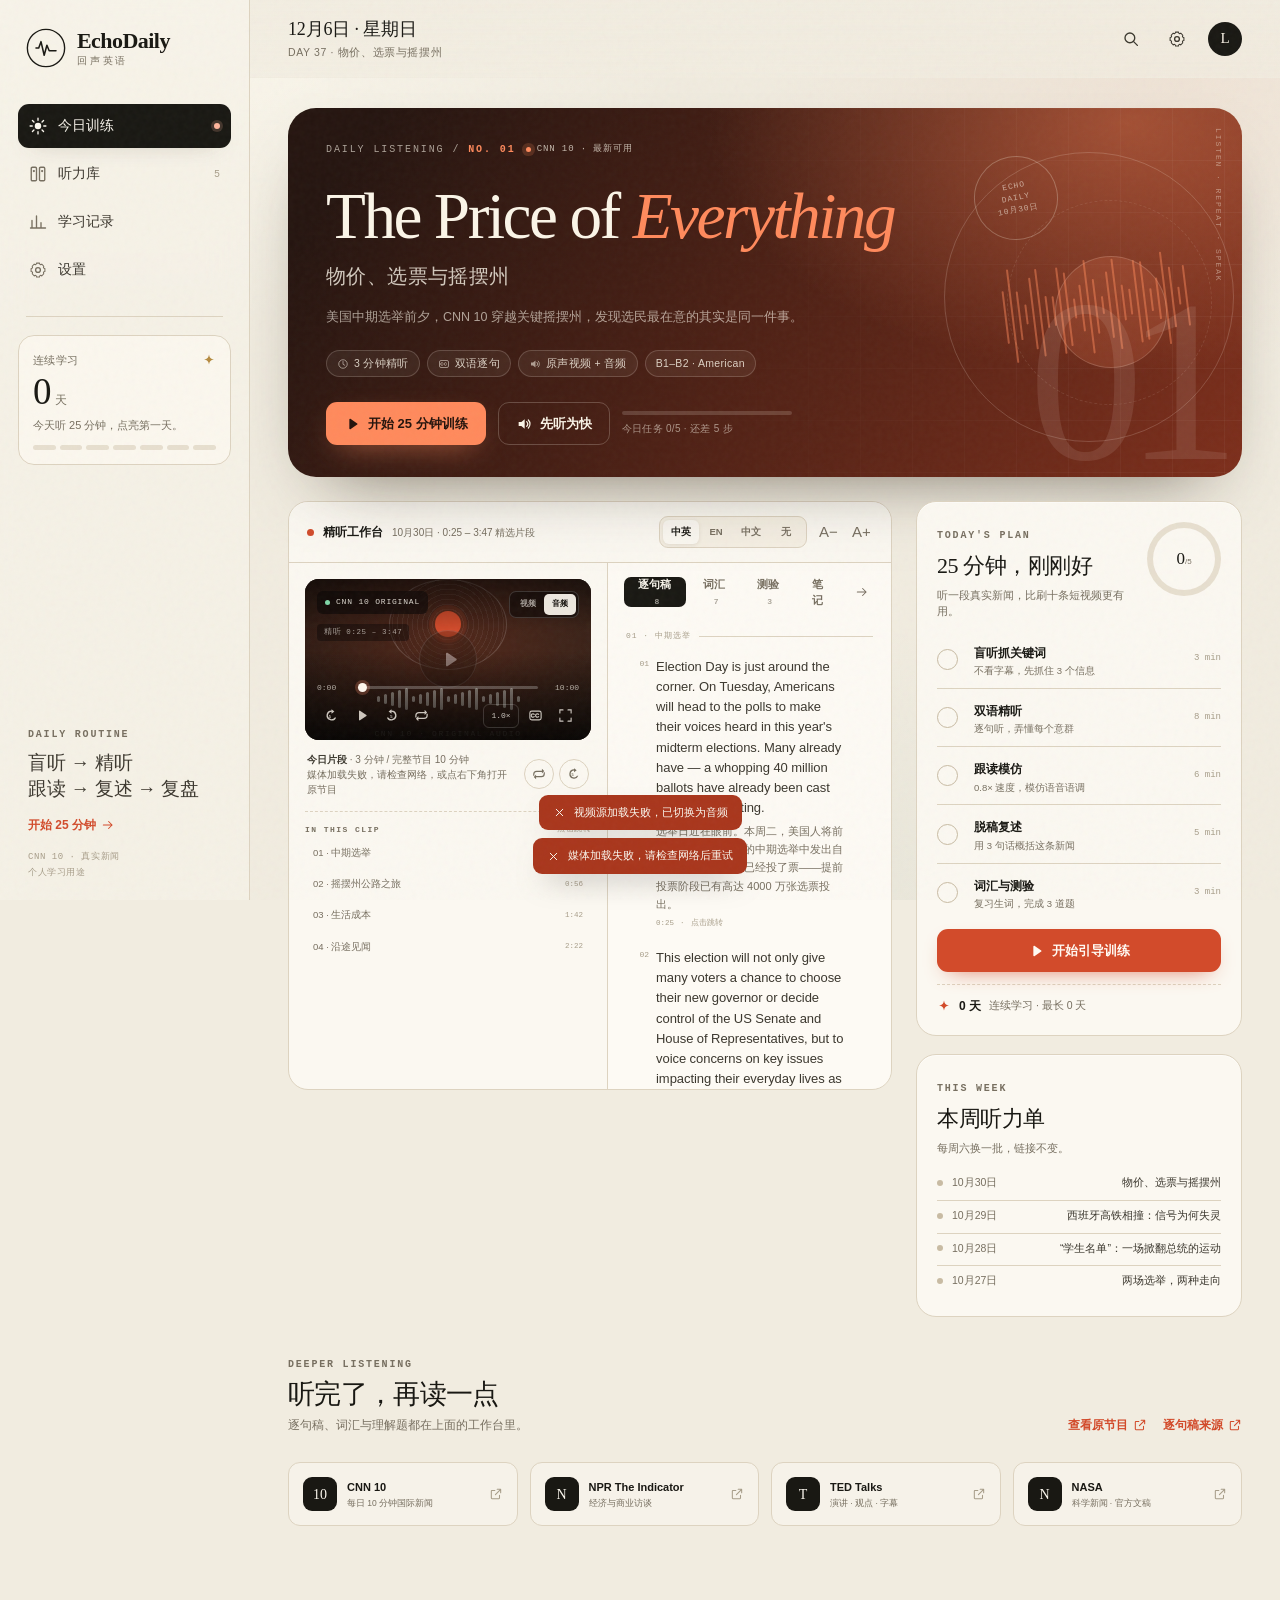
==== commit 8beae686: "Refresh standalone build with sentence subtitles" ====
--- a/EchoDaily-单文件版.html
+++ b/EchoDaily-单文件版.html
@@ -656,36 +656,37 @@
 
 .subtitle-overlay {
   position: absolute;
-  left: 16px; right: 16px; bottom: 62px;
+  left: 14px; right: 14px; bottom: 60px;
   z-index: 2;
   text-align: center;
   pointer-events: none;
   text-shadow: 0 1px 8px rgba(0, 0, 0, 0.8);
 }
-.subtitle-overlay p { margin: 0 auto; max-width: 92%; }
+.subtitle-overlay p { margin: 0 auto; max-width: 96%; }
 .subtitle-overlay .sub-en {
-  font-size: 13px;
-  line-height: 1.42;
+  font-size: 12.5px;
+  line-height: 1.38;
   font-weight: 600;
   color: #fffdf7;
-  background: rgba(8, 7, 6, 0.38);
+  background: rgba(8, 7, 6, 0.52);
   display: inline;
   padding: 2px 6px;
   box-decoration-break: clone;
   -webkit-box-decoration-break: clone;
 }
 .subtitle-overlay .sub-zh {
-  margin-top: 5px;
-  font-size: 11px;
-  line-height: 1.5;
-  color: rgba(255, 247, 232, 0.82);
-  background: rgba(8, 7, 6, 0.32);
+  margin-top: 4px;
+  font-size: 10.5px;
+  line-height: 1.45;
+  color: rgba(255, 247, 232, 0.88);
+  background: rgba(8, 7, 6, 0.45);
   display: inline;
   padding: 2px 6px;
   box-decoration-break: clone;
   -webkit-box-decoration-break: clone;
 }
-.subtitle-overlay.sub-none { display: none; }
+.subtitle-overlay.sub-none,
+.subtitle-overlay.sub-hidden { display: none; }
 .subtitle-overlay.sub-en .sub-zh,
 .subtitle-overlay.sub-zh .sub-en { display: none; }
 .player-shell.no-sub .subtitle-overlay { display: none; }
@@ -2326,6 +2327,7 @@
   let currentEpisode = null;
   let media = null;
   let activeIndex = -1;
+  let activeCueIndex = -1;
   let destroyingMedia = false;
   let noteTimer = null;
   let searchTimer = null;
@@ -2412,6 +2414,91 @@
     const cut = value.slice(0, max);
     const space = cut.lastIndexOf(' ');
     return (space > max * 0.55 ? cut.slice(0, space) : cut).replace(/[.,;:!?，。；：！？]+$/, '') + '…';
+  }
+
+  function splitSentences(text, locale) {
+    const value = String(text || '').replace(/\s+/g, ' ').trim();
+    if (!value) return [];
+    try {
+      if (typeof Intl !== 'undefined' && Intl.Segmenter) {
+        const segmenter = new Intl.Segmenter(locale || 'en', { granularity: 'sentence' });
+        const parts = Array.from(segmenter.segment(value), (item) => item.segment.trim()).filter(Boolean);
+        if (parts.length) return parts;
+      }
+    } catch (err) { /* fall through */ }
+    const parts = value.match(/[^.!?。！？]+[.!?。！？]+["'”’]?|[^.!?。！？]+$/g) || [value];
+    return parts.map((s) => s.trim()).filter(Boolean);
+  }
+
+  function groupParts(parts, count) {
+    if (count <= 0) return [];
+    if (parts.length === count) return parts.slice();
+    if (parts.length < count) {
+      const out = parts.slice();
+      while (out.length < count) out.push(out[out.length - 1] || '');
+      return out;
+    }
+    const out = [];
+    let cursor = 0;
+    for (let i = 0; i < count; i += 1) {
+      const end = i === count - 1 ? parts.length : Math.max(cursor + 1, Math.round(((i + 1) / count) * parts.length));
+      out.push(parts.slice(cursor, end).join(''));
+      cursor = end;
+    }
+    return out;
+  }
+
+  function alignChinese(parts, count) {
+    if (parts.length === count) return parts.slice();
+    if (parts.length > count) return groupParts(parts, count);
+    const clauses = [];
+    parts.forEach((part) => {
+      const pieces = part.split(/(?<=[，；：,;])\s*/).filter(Boolean);
+      if (pieces.length) clauses.push(...pieces);
+      else clauses.push(part);
+    });
+    if (clauses.length >= count) return groupParts(clauses, count);
+    const out = clauses.slice();
+    while (out.length < count) out.push('');
+    return out;
+  }
+
+  function buildSentenceCues(ep) {
+    if (!ep) return [];
+    if (ep._sentenceCues) return ep._sentenceCues;
+    const cues = [];
+    ep.segments.forEach((seg, segIndex) => {
+      const ens = splitSentences(seg.en, 'en');
+      const english = ens.length ? ens : [seg.en];
+      const chinese = alignChinese(splitSentences(seg.zh, 'zh'), english.length);
+      const weights = english.map((sentence) => {
+        const words = sentence.match(/[A-Za-z0-9'’-]+/g);
+        return Math.max(3, words ? words.length : 3);
+      });
+      const totalWeight = weights.reduce((sum, n) => sum + n, 0);
+      let passed = 0;
+      const span = Math.max(1, seg.end - seg.start);
+      english.forEach((sentence, i) => {
+        const start = seg.start + (passed / totalWeight) * span;
+        passed += weights[i];
+        const end = i === english.length - 1 ? seg.end : seg.start + (passed / totalWeight) * span;
+        cues.push({
+          start,
+          end: Math.max(start + 0.4, end),
+          en: sentence,
+          zh: chinese[i] || '',
+          segIndex,
+          sentenceIndex: i,
+          section: seg.section
+        });
+      });
+    });
+    ep._sentenceCues = cues;
+    return cues;
+  }
+
+  function currentCues() {
+    return currentEpisode ? buildSentenceCues(currentEpisode) : [];
   }
 
   function getEpisode(id) {
@@ -2710,8 +2797,8 @@
                 '<span class="clip-tag" id="clip-tag">精听 ' + clipTag + '</span>' +
                 '<div class="player-center"><button class="big-play" data-action="toggle-play" aria-label="播放">' + icon('play') + '</button></div>' +
                 '<div class="subtitle-overlay sub-' + ui.subtitleMode + '" id="subtitle-overlay">' +
-                  '<p><span class="sub-en" id="overlay-en">' + escapeHTML(shorten(ep.segments[0].en, 92)) + '</span></p>' +
-                  '<p><span class="sub-zh" id="overlay-zh">' + escapeHTML(shorten(ep.segments[0].zh, 38)) + '</span></p>' +
+                  '<p><span class="sub-en" id="overlay-en">' + escapeHTML((buildSentenceCues(ep)[0] || ep.segments[0]).en) + '</span></p>' +
+                  '<p><span class="sub-zh" id="overlay-zh">' + escapeHTML((buildSentenceCues(ep)[0] || ep.segments[0]).zh) + '</span></p>' +
                 '</div>' +
                 '<div class="control-bar">' +
                   '<div class="seek-row">' +
@@ -2773,7 +2860,7 @@
           '</div>' +
 
           '<div class="card rail-card">' +
-            '<div class="rail-head"><div><span class="eyebrow">THIS WEEK</span><h3>本周听力单</h3></div></div>' +
+            '<div class="rail-head"><div><span class="eyebrow">THIS WEEK</span><h3>本周听力单</h3><p>每周六换一批，链接不变。</p></div></div>' +
             '<div class="week-list">' + weekListHTML() + '</div>' +
           '</div>' +
         '</aside>' +
@@ -2829,6 +2916,7 @@
 
   function mountPlayer(ep) {
     activeIndex = -1;
+    activeCueIndex = -1;
     videoFailed = false;
     const shell = $('#player-shell');
     media = $('#media');
@@ -2910,12 +2998,15 @@
     const duration = isFinite(media.duration) && media.duration > 0 ? media.duration : ep.fullDuration;
     updateTimeUI(t, duration);
 
-    let index = -1;
-    for (let i = 0; i < ep.segments.length; i += 1) {
-      const seg = ep.segments[i];
-      if (t >= seg.start - 0.15 && t < seg.end + 0.15) { index = i; break; }
-    }
-    if (index !== activeIndex) setActiveLine(index, true);
+    const cues = buildSentenceCues(ep);
+    let cueIndex = -1;
+    for (let i = 0; i < cues.length; i += 1) {
+      const cue = cues[i];
+      if (t >= cue.start - 0.08 && t < cue.end + 0.08) { cueIndex = i; break; }
+    }
+    if (cueIndex !== activeCueIndex) setActiveCue(cueIndex, true);
+    const segmentIndex = cueIndex >= 0 ? cues[cueIndex].segIndex : -1;
+    if (segmentIndex !== activeIndex) setActiveLine(segmentIndex, true);
 
     if (ui.loopSegment && activeIndex >= 0) {
       const seg = ep.segments[activeIndex];
@@ -2973,6 +3064,7 @@
     try { media.removeAttribute('src'); media.load(); } catch (err) { /* ignore */ }
     media = null;
     activeIndex = -1;
+    activeCueIndex = -1;
     setTimeout(() => { destroyingMedia = false; }, 30);
   }
 
@@ -3025,7 +3117,20 @@
     if (!seg) return;
     seekTo(seg.start + 0.01, true);
     setActiveLine(index, false);
-    updatePlayerStatus('正在播放第 ' + (index + 1) + ' 句 · ' + formatTime(seg.start));
+    const cues = buildSentenceCues(currentEpisode);
+    const firstCue = cues.findIndex((cue) => cue.segIndex === index);
+    if (firstCue >= 0) setActiveCue(firstCue, false);
+    updatePlayerStatus('正在播放第 ' + (index + 1) + ' 段 · ' + formatTime(seg.start));
+  }
+
+  function playCue(index) {
+    if (!currentEpisode || !media) return;
+    const cue = buildSentenceCues(currentEpisode)[index];
+    if (!cue) return;
+    seekTo(cue.start + 0.01, true);
+    setActiveCue(index, false);
+    setActiveLine(cue.segIndex, false);
+    updatePlayerStatus('正在播放当前句 · ' + formatTime(cue.start));
   }
 
   function setActiveLine(index, autoScroll) {
@@ -3033,19 +3138,6 @@
     $$('.t-item').forEach((el) => {
       el.classList.toggle('active', Number(el.dataset.index) === index);
     });
-    const overlay = $('#subtitle-overlay');
-    if (!currentEpisode || index < 0) {
-      if (overlay) {
-        overlay.classList.add('sub-none');
-      }
-      return;
-    }
-    const seg = currentEpisode.segments[index];
-    const en = $('#overlay-en');
-    const zh = $('#overlay-zh');
-    if (en) en.textContent = shorten(seg.en, 92);
-    if (zh) zh.textContent = shorten(seg.zh, 38);
-    if (overlay) overlay.classList.remove('sub-none');
     if (autoScroll && state.settings.autoScroll) {
       const active = $('.t-item.active');
       const scroll = $('.transcript-scroll');
@@ -3056,6 +3148,40 @@
     }
   }
 
+  function setActiveCue(index, autoScroll) {
+    activeCueIndex = index;
+    const overlay = $('#subtitle-overlay');
+    if (!overlay) return;
+    if (!currentEpisode || index < 0) {
+      overlay.classList.add('sub-hidden');
+      return;
+    }
+    const cue = buildSentenceCues(currentEpisode)[index];
+    if (!cue) {
+      overlay.classList.add('sub-hidden');
+      return;
+    }
+    const en = $('#overlay-en');
+    const zh = $('#overlay-zh');
+    if (en) en.textContent = cue.en;
+    if (zh) zh.textContent = cue.zh;
+    overlay.classList.remove('sub-hidden');
+    // Keep the active sentence visible in the paragraph list as well.
+    if (autoScroll && state.settings.autoScroll) {
+      const line = $('.t-item.active');
+      if (line) {
+        const current = line.querySelector('.t-current-sentence');
+        if (current) {
+          const scroll = $('.transcript-scroll');
+          if (scroll) {
+            const top = current.offsetTop - scroll.clientHeight / 2 + current.offsetHeight / 2;
+            scroll.scrollTo({ top: Math.max(0, top), behavior: 'smooth' });
+          }
+        }
+      }
+    }
+  }
+
   function setSubtitleUI() {
     const workspace = $('#workspace');
     if (workspace) {
@@ -3066,7 +3192,8 @@
     if (overlay) {
       overlay.classList.remove('sub-both', 'sub-en', 'sub-zh', 'sub-none');
       overlay.classList.add('sub-' + ui.subtitleMode);
-      if (activeIndex < 0 && ui.subtitleMode !== 'none') overlay.classList.remove('sub-none');
+      if (activeCueIndex < 0) overlay.classList.add('sub-hidden');
+      else overlay.classList.remove('sub-hidden');
     }
     $$('#subtitle-seg button').forEach((btn) => {
       btn.classList.toggle('active', btn.dataset.mode === ui.subtitleMode);
@@ -3378,7 +3505,7 @@
   function libraryTemplate() {
     return '' +
       '<div class="page-head">' +
-        '<div><span class="eyebrow">LISTENING LIBRARY</span><h1>听力库</h1><p>一周五条真实国际新闻，每条都配好双语逐句稿、原声视频和可点击的时间轴。慢一点，听懂比听完重要。</p></div>' +
+        '<div><span class="eyebrow">LISTENING LIBRARY</span><h1>听力库</h1><p>一周五条真实国际新闻，每条都配好双语逐句稿、原声视频和可点击的时间轴。每周六更新 5 期，公用链接保持不变；慢一点，听懂比听完重要。</p></div>' +
         '<label class="search-box">' + icon('search') + '<input id="library-search" type="search" placeholder="搜索主题、国家或关键词…" value="' + escapeHTML(ui.search) + '" autocomplete="off"></label>' +
       '</div>' +
       '<div class="filter-row" id="filter-row">' +
@@ -3387,7 +3514,7 @@
           const label = pair.split('|')[1];
           return '<button class="filter-btn ' + (ui.filter === value ? 'active' : '') + '" data-action="filter-library" data-filter="' + value + '">' + label + '</button>';
         }).join('') +
-        '<span style="margin-left:auto;font-size:9px;color:var(--faint)">共 ' + EPISODES.length + ' 期 · 每日更新</span>' +
+        '<span style="margin-left:auto;font-size:9px;color:var(--faint)">共 ' + EPISODES.length + ' 期 · 每周六更新</span>' +
       '</div>' +
       '<div class="library-grid" id="library-grid">' + libraryGridHTML() + '</div>' +
       '<div class="section-head"><div><span class="eyebrow">MORE SOURCES</span><h2>换一种声音</h2><p>新闻、访谈、演讲、科学报道——不同口音和体裁，都值得听。</p></div></div>' +
@@ -3829,8 +3956,13 @@
 
   function focusSentence() {
     if (!currentEpisode || !currentEpisode.segments.length) return { en: '', zh: '' };
-    if (activeIndex >= 0 && currentEpisode.segments[activeIndex]) return currentEpisode.segments[activeIndex];
-    return currentEpisode.segments[0];
+    const cues = buildSentenceCues(currentEpisode);
+    if (activeCueIndex >= 0 && cues[activeCueIndex]) return cues[activeCueIndex];
+    if (activeIndex >= 0) {
+      const first = cues.find((cue) => cue.segIndex === activeIndex);
+      if (first) return first;
+    }
+    return cues[0] || currentEpisode.segments[0];
   }
 
   function renderFocusSentence() {
@@ -4050,7 +4182,7 @@
     else if (action === 'fullscreen') requestFullscreen();
     else if (action === 'toggle-full') toggleFullMode();
     else if (action === 'replay') {
-      if (activeIndex >= 0) playSegment(activeIndex);
+      if (activeCueIndex >= 0) playCue(activeCueIndex);
       else playEpisodeFromStart();
     } else if (action === 'set-subtitle') setSubtitleMode(actionEl.dataset.mode);
     else if (action === 'set-media') setMediaMode(actionEl.dataset.mode);
@@ -4123,12 +4255,12 @@
       ui.focusRunning = !ui.focusRunning;
       updateFocusClocks();
     } else if (action === 'focus-replay') {
-      if (activeIndex >= 0) playSegment(activeIndex);
+      if (activeCueIndex >= 0) playCue(activeCueIndex);
       else playEpisodeFromStart();
     } else if (action === 'focus-next-line') {
-      const current = activeIndex >= 0 ? activeIndex : 0;
-      const next = Math.min(currentEpisode.segments.length - 1, current + 1);
-      playSegment(next);
+      const cues = buildSentenceCues(currentEpisode);
+      const current = activeCueIndex >= 0 ? activeCueIndex : 0;
+      playCue(Math.min(cues.length - 1, current + 1));
     } else if (action === 'record-start') startRecording();
     else if (action === 'record-stop') stopRecording();
     else if (action === 'go-quiz') {
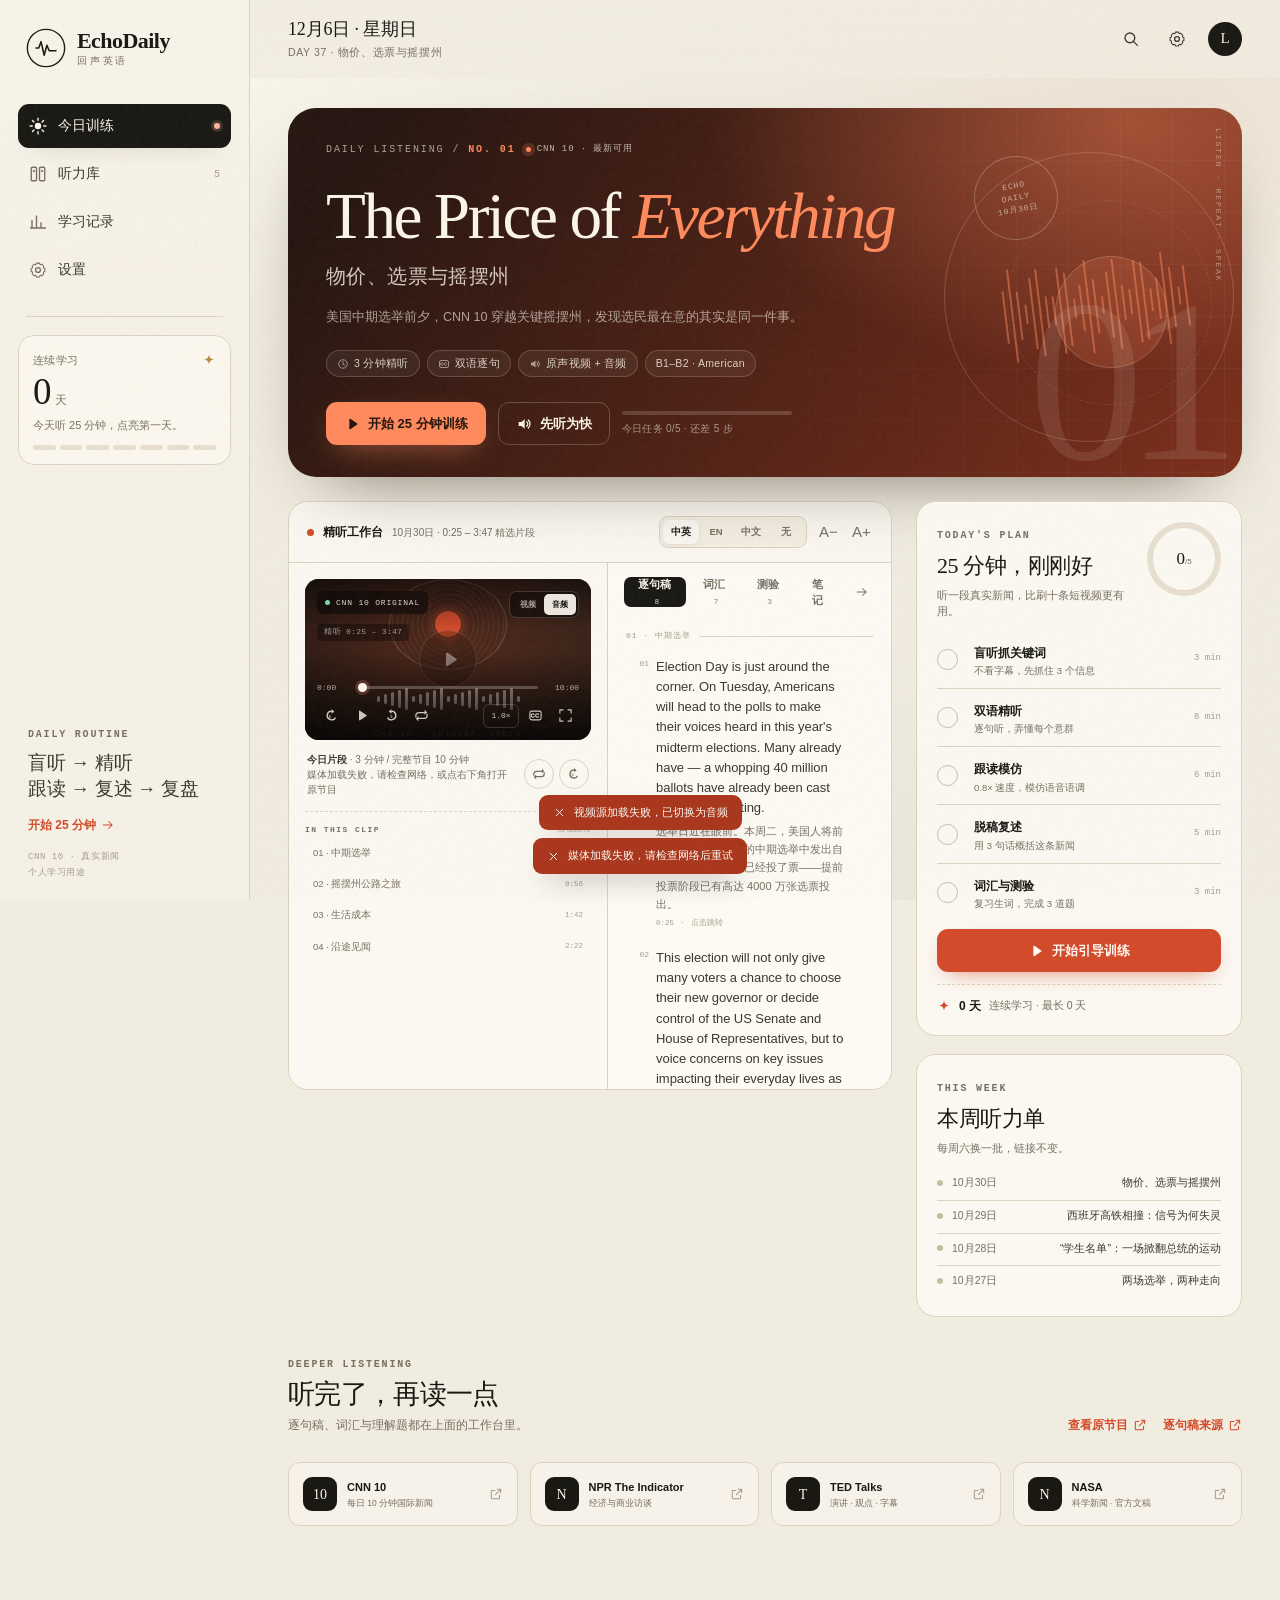
==== commit 6ef1aab9: "Use original VTT timings for shorter synced subtitles" ====
--- a/EchoDaily-单文件版.html
+++ b/EchoDaily-单文件版.html
@@ -2206,6 +2206,2326 @@
 
 </script>
   <script>
+/* Generated from the original CNN 10 VTT cues. Do not hand-edit. */
+window.SUBTITLE_CUES = {
+ "2026-10-30": [
+  {
+   "start": 25.6,
+   "end": 27.551,
+   "en": "Election Day just around the corner.",
+   "zh": "选举日近在眼前。",
+   "segIndex": 0,
+   "section": "01 · 中期选举"
+  },
+  {
+   "start": 27.551,
+   "end": 30.813,
+   "en": "On Tuesday, Americans will head to the polls to make",
+   "zh": "本周二，美国人将前往投票站，在今年的中期选举中发出自己的声音。",
+   "segIndex": 0,
+   "section": "01 · 中期选举"
+  },
+  {
+   "start": 30.813,
+   "end": 33.54,
+   "en": "their voices heard in this year's midterm elections.",
+   "zh": "在今年的中期选举中发出自己的声音。",
+   "segIndex": 0,
+   "section": "01 · 中期选举"
+  },
+  {
+   "start": 33.54,
+   "end": 34.555,
+   "en": "Many already have.",
+   "zh": "很多人已经投了票——",
+   "segIndex": 0,
+   "section": "01 · 中期选举"
+  },
+  {
+   "start": 34.555,
+   "end": 37.778,
+   "en": "A whopping 40 million ballots have already been cast during",
+   "zh": "很多人已经投了票——提前投票阶段已有高达 4000 万张选票投出。",
+   "segIndex": 0,
+   "section": "01 · 中期选举"
+  },
+  {
+   "start": 37.778,
+   "end": 38.55,
+   "en": "early voting.",
+   "zh": "提前投票阶段已有高达 4000 万张选票投出。",
+   "segIndex": 0,
+   "section": "01 · 中期选举"
+  },
+  {
+   "start": 38.56,
+   "end": 40.711,
+   "en": "This election will not only give many voters a chance",
+   "zh": "这次选举不仅让许多选民有机会选出新州长，",
+   "segIndex": 1,
+   "section": "01 · 中期选举"
+  },
+  {
+   "start": 40.711,
+   "end": 43.719,
+   "en": "to choose their new governor or decide control of the",
+   "zh": "这次选举不仅让许多选民有机会选出新州长，或决定美国参议院和众议院的控制权，",
+   "segIndex": 1,
+   "section": "01 · 中期选举"
+  },
+  {
+   "start": 43.719,
+   "end": 46.113,
+   "en": "US Senate and House of Representatives,",
+   "zh": "或决定美国参议院和众议院的控制权，",
+   "segIndex": 1,
+   "section": "01 · 中期选举"
+  },
+  {
+   "start": 46.113,
+   "end": 49.294,
+   "en": "but to voice concerns on key issues impacting their everyday",
+   "zh": "或决定美国参议院和众议院的控制权，也让他们能就影响日常生活的关键议题表达担忧——",
+   "segIndex": 1,
+   "section": "01 · 中期选举"
+  },
+  {
+   "start": 49.294,
+   "end": 50.07,
+   "en": "lives as well.",
+   "zh": "也让他们能就影响日常生活的关键议题表达担忧——",
+   "segIndex": 1,
+   "section": "01 · 中期选举"
+  },
+  {
+   "start": 50.08,
+   "end": 52.726,
+   "en": "From affordability to healthcare, immigration,",
+   "zh": "也让他们能就影响日常生活的关键议题表达担忧——从生活成本到医疗、",
+   "segIndex": 1,
+   "section": "01 · 中期选举"
+  },
+  {
+   "start": 52.726,
+   "end": 55.729,
+   "en": "ongoing wars, there is a lot to consider on this",
+   "zh": "从生活成本到医疗、移民和持续中的战争。",
+   "segIndex": 1,
+   "section": "01 · 中期选举"
+  },
+  {
+   "start": 55.729,
+   "end": 56.589,
+   "en": "year's ballots.",
+   "zh": "移民和持续中的战争。",
+   "segIndex": 1,
+   "section": "01 · 中期选举"
+  },
+  {
+   "start": 56.599,
+   "end": 58.957,
+   "en": "What a better way to find out what's on voters'minds",
+   "zh": "还有什么比一场史诗级的选前公路之旅更能了解选民在想什么？",
+   "segIndex": 2,
+   "section": "02 · 摇摆州公路之旅"
+  },
+  {
+   "start": 58.957,
+   "end": 61.546,
+   "en": "than with an epic pre-election road trip.",
+   "zh": "还有什么比一场史诗级的选前公路之旅更能了解选民在想什么？",
+   "segIndex": 2,
+   "section": "02 · 摇摆州公路之旅"
+  },
+  {
+   "start": 61.546,
+   "end": 65.338,
+   "en": "Our Omar Jimenez crisscrossing key battleground states all week",
+   "zh": "我们的奥马尔·希门尼斯整周穿梭于关键摇摆州，",
+   "segIndex": 2,
+   "section": "02 · 摇摆州公路之旅"
+  },
+  {
+   "start": 65.338,
+   "end": 68.458,
+   "en": "to hear directly from voters and he's livestreaming the whole",
+   "zh": "我们的奥马尔·希门尼斯整周穿梭于关键摇摆州，直接倾听选民的声音，并全程直播。",
+   "segIndex": 2,
+   "section": "02 · 摇摆州公路之旅"
+  },
+  {
+   "start": 68.458,
+   "end": 68.75,
+   "en": "thing.",
+   "zh": "并全程直播。",
+   "segIndex": 2,
+   "section": "02 · 摇摆州公路之旅"
+  },
+  {
+   "start": 68.76,
+   "end": 71.326,
+   "en": "Omar and team took a quick break from their marathon",
+   "zh": "奥马尔和团队在马拉松式报道中抽空告诉我们，",
+   "segIndex": 2,
+   "section": "02 · 摇摆州公路之旅"
+  },
+  {
+   "start": 71.326,
+   "end": 73.495,
+   "en": "reporting to let us know what he's seeing,",
+   "zh": "奥马尔和团队在马拉松式报道中抽空告诉我们，他看到什么、",
+   "segIndex": 2,
+   "section": "02 · 摇摆州公路之旅"
+  },
+  {
+   "start": 73.495,
+   "end": 75.907,
+   "en": "hearing, and most importantly, eating.",
+   "zh": "他看到什么、听到什么——最重要的是，",
+   "segIndex": 2,
+   "section": "02 · 摇摆州公路之旅"
+  },
+  {
+   "start": 75.907,
+   "end": 77.03,
+   "en": "What's up, Omar?",
+   "zh": "最重要的是，吃了什么。",
+   "segIndex": 2,
+   "section": "02 · 摇摆州公路之旅"
+  },
+  {
+   "start": 77.04,
+   "end": 78.443,
+   "en": "What a road trip this has been.",
+   "zh": "这真是一趟了不起的公路之旅。",
+   "segIndex": 3,
+   "section": "02 · 摇摆州公路之旅"
+  },
+  {
+   "start": 78.443,
+   "end": 80.609,
+   "en": "We are at Ohio State's campus right now,",
+   "zh": "我们现在在俄亥俄州首府哥伦布的俄亥俄州立大学校园。",
+   "segIndex": 3,
+   "section": "02 · 摇摆州公路之旅"
+  },
+  {
+   "start": 80.609,
+   "end": 82.218,
+   "en": "as you can see, in Columbus,",
+   "zh": "我们现在在俄亥俄州首府哥伦布的俄亥俄州立大学校园。",
+   "segIndex": 3,
+   "section": "02 · 摇摆州公路之旅"
+  },
+  {
+   "start": 82.218,
+   "end": 85.448,
+   "en": "Ohio, which is the state capital of Ohio and we've",
+   "zh": "我们现在在俄亥俄州首府哥伦布的俄亥俄州立大学校园。",
+   "segIndex": 3,
+   "section": "02 · 摇摆州公路之旅"
+  },
+  {
+   "start": 85.448,
+   "end": 88.276,
+   "en": "been on this road trip starting in eastern Pennsylvania.",
+   "zh": "我们现在在俄亥俄州首府哥伦布的俄亥俄州立大学校园。",
+   "segIndex": 3,
+   "section": "02 · 摇摆州公路之旅"
+  },
+  {
+   "start": 88.276,
+   "end": 90.767,
+   "en": "We hit Philadelphia, some of the suburbs,",
+   "zh": "我们从宾夕法尼亚州东部出发——费城、一些郊区，",
+   "segIndex": 3,
+   "section": "02 · 摇摆州公路之旅"
+  },
+  {
+   "start": 90.767,
+   "end": 92.553,
+   "en": "and a place called Allentown,",
+   "zh": "费城、一些郊区，还有一个叫阿伦敦的地方——",
+   "segIndex": 3,
+   "section": "02 · 摇摆州公路之旅"
+  },
+  {
+   "start": 92.553,
+   "end": 93.105,
+   "en": "as well.",
+   "zh": "还有一个叫阿伦敦的地方——",
+   "segIndex": 3,
+   "section": "02 · 摇摆州公路之旅"
+  },
+  {
+   "start": 93.105,
+   "end": 96.826,
+   "en": "Moved west towards the state capital of Pennsylvania in Harrisburg,",
+   "zh": "还有一个叫阿伦敦的地方——向西到哈里斯堡，再到匹兹堡，",
+   "segIndex": 3,
+   "section": "02 · 摇摆州公路之旅"
+  },
+  {
+   "start": 96.826,
+   "end": 100.097,
+   "en": "west then to Pittsburgh, and even further west into Ohio,",
+   "zh": "再到匹兹堡，继续向西进入俄亥俄州，也就是我们现在所在的地方。",
+   "segIndex": 3,
+   "section": "02 · 摇摆州公路之旅"
+  },
+  {
+   "start": 100.097,
+   "end": 100.991,
+   "en": "where we are now.",
+   "zh": "也就是我们现在所在的地方。",
+   "segIndex": 3,
+   "section": "02 · 摇摆州公路之旅"
+  },
+  {
+   "start": 100.991,
+   "end": 103.619,
+   "en": "Some of the issues that we've been hearing about from",
+   "zh": "我们几乎从每个人那里都听到的议题之一，",
+   "segIndex": 4,
+   "section": "03 · 生活成本"
+  },
+  {
+   "start": 103.619,
+   "end": 106.454,
+   "en": "basically everyone is about affordability.",
+   "zh": "我们几乎从每个人那里都听到的议题之一，就是生活成本。",
+   "segIndex": 4,
+   "section": "03 · 生活成本"
+  },
+  {
+   "start": 106.454,
+   "end": 110.119,
+   "en": "Things are just really expensive and they've been that way",
+   "zh": "东西真的很贵，而且已经贵了一段时间，",
+   "segIndex": 4,
+   "section": "03 · 生活成本"
+  },
+  {
+   "start": 110.119,
+   "end": 113.033,
+   "en": "for a while, but especially so over the past year",
+   "zh": "东西真的很贵，而且已经贵了一段时间，尤其是过去一年多——",
+   "segIndex": 4,
+   "section": "03 · 生活成本"
+  },
+  {
+   "start": 113.033,
+   "end": 115.893,
+   "en": "and change, even when you look at gas prices.",
+   "zh": "而且已经贵了一段时间，尤其是过去一年多——连油价也是如此。",
+   "segIndex": 4,
+   "section": "03 · 生活成本"
+  },
+  {
+   "start": 115.893,
+   "end": 118.901,
+   "en": "A lot of the gas stations where we've stopped have",
+   "zh": "我们停靠的许多加油站，",
+   "segIndex": 4,
+   "section": "03 · 生活成本"
+  },
+  {
+   "start": 118.901,
+   "end": 124.255,
+   "en": "had above national average worth of gas and the prices",
+   "zh": "我们停靠的许多加油站，油价都高于全国平均水平，柴油价格大约一个月来一直处于接近历史高位的水平。",
+   "segIndex": 4,
+   "section": "03 · 生活成本"
+  },
+  {
+   "start": 124.255,
+   "end": 128.023,
+   "en": "of diesel have been just around record levels for about",
+   "zh": "柴油价格大约一个月来一直处于接近历史高位的水平。",
+   "segIndex": 4,
+   "section": "03 · 生活成本"
+  },
+  {
+   "start": 128.023,
+   "end": 128.979,
+   "en": "a month now.",
+   "zh": "柴油价格大约一个月来一直处于接近历史高位的水平。",
+   "segIndex": 4,
+   "section": "03 · 生活成本"
+  },
+  {
+   "start": 128.979,
+   "end": 131.009,
+   "en": "So, it's been really difficult for a lot of people",
+   "zh": "柴油价格大约一个月来一直处于接近历史高位的水平。",
+   "segIndex": 4,
+   "section": "03 · 生活成本"
+  },
+  {
+   "start": 131.009,
+   "end": 132.786,
+   "en": "to deal with that and we've heard that from a",
+   "zh": "很多人日子很难过，农夫、学生都这么说——",
+   "segIndex": 4,
+   "section": "03 · 生活成本"
+  },
+  {
+   "start": 132.786,
+   "end": 134.728,
+   "en": "lot of the folks we've talked to,",
+   "zh": "柴油价格大约一个月来一直处于接近历史高位的水平。",
+   "segIndex": 4,
+   "section": "03 · 生活成本"
+  },
+  {
+   "start": 134.728,
+   "end": 136.722,
+   "en": "from farmers, from students.",
+   "zh": "学生都这么说——甚至校园里的人也说，",
+   "segIndex": 4,
+   "section": "03 · 生活成本"
+  },
+  {
+   "start": 136.732,
+   "end": 138.945,
+   "en": "We've been talking to people on campus here and even",
+   "zh": "甚至校园里的人也说，生活成本可能是他们眼下最关心的问题。",
+   "segIndex": 4,
+   "section": "03 · 生活成本"
+  },
+  {
+   "start": 138.945,
+   "end": 142.802,
+   "en": "they said affordability was probably the top issue for them",
+   "zh": "生活成本可能是他们眼下最关心的问题。",
+   "segIndex": 4,
+   "section": "03 · 生活成本"
+  },
+  {
+   "start": 142.812,
+   "end": 143.342,
+   "en": "right now.",
+   "zh": "这趟旅程中，我们也看了一些很棒的地方，",
+   "segIndex": 5,
+   "section": "04 · 沿途见闻"
+  },
+  {
+   "start": 143.342,
+   "end": 144.642,
+   "en": "Now, as part of this trip,",
+   "zh": "这趟旅程中，我们也看了一些很棒的地方，",
+   "segIndex": 5,
+   "section": "04 · 沿途见闻"
+  },
+  {
+   "start": 144.652,
+   "end": 147.497,
+   "en": "we've also seen some pretty cool places because the best",
+   "zh": "我们也看了一些很棒的地方，因为公路旅行最棒的部分，",
+   "segIndex": 5,
+   "section": "04 · 沿途见闻"
+  },
+  {
+   "start": 147.497,
+   "end": 149.813,
+   "en": "part road trip is stopping to see what makes some",
+   "zh": "因为公路旅行最棒的部分，",
+   "segIndex": 5,
+   "section": "04 · 沿途见闻"
+  },
+  {
+   "start": 149.813,
+   "end": 151.131,
+   "en": "of these places unique.",
+   "zh": "因为公路旅行最棒的部分，就是停下来看看这些地方为何独特。",
+   "segIndex": 5,
+   "section": "04 · 沿途见闻"
+  },
+  {
+   "start": 151.131,
+   "end": 152.841,
+   "en": "So, we stopped at Gettysburg,",
+   "zh": "就是停下来看看这些地方为何独特。",
+   "segIndex": 5,
+   "section": "04 · 沿途见闻"
+  },
+  {
+   "start": 152.841,
+   "end": 155.467,
+   "en": "which is one of the pivotal places in the Civil",
+   "zh": "就是停下来看看这些地方为何独特。",
+   "segIndex": 5,
+   "section": "04 · 沿途见闻"
+  },
+  {
+   "start": 155.467,
+   "end": 158.722,
+   "en": "War and we got some perspective from a historian there,",
+   "zh": "我们在葛底斯堡停留，那是美国内战的关键地点之一，",
+   "segIndex": 5,
+   "section": "04 · 沿途见闻"
+  },
+  {
+   "start": 158.732,
+   "end": 160.1,
+   "en": "heard from a Ulysses S.",
+   "zh": "那是美国内战的关键地点之一，听了一位历史学家和一位尤利西斯·格兰特总统模仿者讲述。",
+   "segIndex": 5,
+   "section": "04 · 沿途见闻"
+  },
+  {
+   "start": 160.1,
+   "end": 164.252,
+   "en": "Grant impersonator who he told us Grant wasn't at that",
+   "zh": "听了一位历史学家和一位尤利西斯·格兰特总统模仿者讲述。",
+   "segIndex": 5,
+   "section": "04 · 沿途见闻"
+  },
+  {
+   "start": 164.252,
+   "end": 167.431,
+   "en": "battle, but he gave us some broader perspective on the",
+   "zh": "听了一位历史学家和一位尤利西斯·格兰特总统模仿者讲述。",
+   "segIndex": 5,
+   "section": "04 · 沿途见闻"
+  },
+  {
+   "start": 167.431,
+   "end": 167.645,
+   "en": "war.",
+   "zh": "听了一位历史学家和一位尤利西斯·格兰特总统模仿者讲述。",
+   "segIndex": 5,
+   "section": "04 · 沿途见闻"
+  },
+  {
+   "start": 167.645,
+   "end": 170.596,
+   "en": "We stopped in Pittsburgh at this old steel mill that",
+   "zh": "因为公路旅行最棒的部分，就是停下来看看这些地方为何独特。我们在葛底斯堡停留，那是美国内战的关键地点之一，",
+   "segIndex": 5,
+   "section": "04 · 沿途见闻"
+  },
+  {
+   "start": 170.596,
+   "end": 174.082,
+   "en": "they've fought hard to preserve because they want it to",
+   "zh": "就是停下来看看这些地方为何独特。我们在葛底斯堡停留，那是美国内战的关键地点之一，听了一位历史学家和一位尤利西斯·格兰特总统模仿者讲述。我们在匹兹堡参观了一座他们努力保留下来的老钢厂，",
+   "segIndex": 5,
+   "section": "04 · 沿途见闻"
+  },
+  {
+   "start": 174.092,
+   "end": 175.762,
+   "en": "stand as a symbol of what's possible,",
+   "zh": "听了一位历史学家和一位尤利西斯·格兰特总统模仿者讲述。我们在匹兹堡参观了一座他们努力保留下来的老钢厂，",
+   "segIndex": 5,
+   "section": "04 · 沿途见闻"
+  },
+  {
+   "start": 175.772,
+   "end": 178.362,
+   "en": "but also how quickly things can change.",
+   "zh": "听了一位历史学家和一位尤利西斯·格兰特总统模仿者讲述。我们在匹兹堡参观了一座他们努力保留下来的老钢厂，他们希望它成为“一切皆有可能”的象征——同时也提醒人们，",
+   "segIndex": 5,
+   "section": "04 · 沿途见闻"
+  },
+  {
+   "start": 178.372,
+   "end": 179.635,
+   "en": "And the last thing, of course,",
+   "zh": "他们希望它成为“一切皆有可能”的象征——同时也提醒人们，世事变化可以有多快。",
+   "segIndex": 5,
+   "section": "04 · 沿途见闻"
+  },
+  {
+   "start": 179.635,
+   "end": 180.464,
+   "en": "is we've been eating.",
+   "zh": "当然，最后一件事就是我们一直在吃——",
+   "segIndex": 6,
+   "section": "04 · 沿途见闻"
+  },
+  {
+   "start": 180.464,
+   "end": 181.789,
+   "en": "We've been eating a lot of food.",
+   "zh": "当然，最后一件事就是我们一直在吃——",
+   "segIndex": 6,
+   "section": "04 · 沿途见闻"
+  },
+  {
+   "start": 181.789,
+   "end": 186.085,
+   "en": "Philly cheesesteak or cheesesteak in Philly was unreal.",
+   "zh": "最后一件事就是我们一直在吃——吃了很多。",
+   "segIndex": 6,
+   "section": "04 · 沿途见闻"
+  },
+  {
+   "start": 186.085,
+   "end": 189.628,
+   "en": "But also, we've been just getting There's a place called",
+   "zh": "我们在 Wawa 买了一个潜艇三明治，也非常棒。",
+   "segIndex": 6,
+   "section": "04 · 沿途见闻"
+  },
+  {
+   "start": 189.628,
+   "end": 190.697,
+   "en": "Wawa in Pennsylvania.",
+   "zh": "吃了一根一英尺长的热狗，",
+   "segIndex": 6,
+   "section": "04 · 沿途见闻"
+  },
+  {
+   "start": 190.697,
+   "end": 192.316,
+   "en": "We got a nice hoagie from there,",
+   "zh": "也非常棒。",
+   "segIndex": 6,
+   "section": "04 · 沿途见闻"
+  },
+  {
+   "start": 192.316,
+   "end": 193.147,
+   "en": "which was incredible.",
+   "zh": "也非常棒。",
+   "segIndex": 6,
+   "section": "04 · 沿途见闻"
+  },
+  {
+   "start": 193.147,
+   "end": 194.735,
+   "en": "We stopped at a shack on the side of the",
+   "zh": "我到现在还在想。",
+   "segIndex": 6,
+   "section": "04 · 沿途见闻"
+  },
+  {
+   "start": 194.735,
+   "end": 196.966,
+   "en": "road when we were leaving a farm to eat a",
+   "zh": "不用想得太复杂：就是在费城吃的那个芝士牛肉三明治。",
+   "segIndex": 6,
+   "section": "04 · 沿途见闻"
+  },
+  {
+   "start": 196.966,
+   "end": 199.978,
+   "en": "footlong hot dog, which I'm still thinking about and was",
+   "zh": "我到现在还在想。",
+   "segIndex": 6,
+   "section": "04 · 沿途见闻"
+  },
+  {
+   "start": 199.978,
+   "end": 201.762,
+   "en": "lighter than you could imagine.",
+   "zh": "我的第一餐，至今念念不忘。",
+   "segIndex": 6,
+   "section": "04 · 沿途见闻"
+  },
+  {
+   "start": 201.772,
+   "end": 205.281,
+   "en": "Coy wanted me to tell him what my favorite food",
+   "zh": "而最主要的感受似乎是：",
+   "segIndex": 7,
+   "section": "04 · 沿途见闻"
+  },
+  {
+   "start": 205.281,
+   "end": 205.519,
+   "en": "was.",
+   "zh": "一切都很棒——",
+   "segIndex": 7,
+   "section": "04 · 沿途见闻"
+  },
+  {
+   "start": 205.519,
+   "end": 207.365,
+   "en": "I don't need to make it complicated.",
+   "zh": "一切都很棒——遇见形形色色的人、",
+   "segIndex": 7,
+   "section": "04 · 沿途见闻"
+  },
+  {
+   "start": 207.365,
+   "end": 209.042,
+   "en": "The cheesesteak we had in Philly,",
+   "zh": "一切都很棒——遇见形形色色的人、",
+   "segIndex": 7,
+   "section": "04 · 沿途见闻"
+  },
+  {
+   "start": 209.042,
+   "end": 210.282,
+   "en": "I'm still thinking about it.",
+   "zh": "遇见形形色色的人、",
+   "segIndex": 7,
+   "section": "04 · 沿途见闻"
+  },
+  {
+   "start": 210.292,
+   "end": 211.514,
+   "en": "Really, really good.",
+   "zh": "遇见形形色色的人、各行各业的人，",
+   "segIndex": 7,
+   "section": "04 · 沿途见闻"
+  },
+  {
+   "start": 211.514,
+   "end": 212.562,
+   "en": "That was day one.",
+   "zh": "各行各业的人，",
+   "segIndex": 7,
+   "section": "04 · 沿途见闻"
+  },
+  {
+   "start": 212.572,
+   "end": 214.936,
+   "en": "That was first meal and I can't get it off",
+   "zh": "各行各业的人，聊这次选举对他们最重要的事。",
+   "segIndex": 7,
+   "section": "04 · 沿途见闻"
+  },
+  {
+   "start": 214.936,
+   "end": 215.215,
+   "en": "my mind.",
+   "zh": "聊这次选举对他们最重要的事。",
+   "segIndex": 7,
+   "section": "04 · 沿途见闻"
+  },
+  {
+   "start": 215.215,
+   "end": 216.726,
+   "en": "So, I think that's going to be my answer.",
+   "zh": "聊这次选举对他们最重要的事。",
+   "segIndex": 7,
+   "section": "04 · 沿途见闻"
+  },
+  {
+   "start": 216.726,
+   "end": 218.045,
+   "en": "But so far, it's been great.",
+   "zh": "聊这次选举对他们最重要的事。",
+   "segIndex": 7,
+   "section": "04 · 沿途见闻"
+  },
+  {
+   "start": 218.045,
+   "end": 219.343,
+   "en": "Meeting all sorts of people,",
+   "zh": "聊这次选举对他们最重要的事。",
+   "segIndex": 7,
+   "section": "04 · 沿途见闻"
+  },
+  {
+   "start": 219.343,
+   "end": 220.962,
+   "en": "all sorts of different walks of life,",
+   "zh": "聊这次选举对他们最重要的事。",
+   "segIndex": 7,
+   "section": "04 · 沿途见闻"
+  },
+  {
+   "start": 220.972,
+   "end": 223.016,
+   "en": "talking about what's important to them this election.",
+   "zh": "聊这次选举对他们最重要的事。",
+   "segIndex": 7,
+   "section": "04 · 沿途见闻"
+  },
+  {
+   "start": 223.016,
+   "end": 226.039,
+   "en": "And the top line seems to be things are just",
+   "zh": "而最主要的感受似乎是：东西就是太贵了。",
+   "segIndex": 7,
+   "section": "04 · 沿途见闻"
+  },
+  {
+   "start": 226.039,
+   "end": 227.482,
+   "en": "too expensive.",
+   "zh": "东西就是太贵了。",
+   "segIndex": 7,
+   "section": "04 · 沿途见闻"
+  }
+ ],
+ "2026-10-29": [
+  {
+   "start": 26,
+   "end": 29.281,
+   "en": "some very serious news in Spain where rescuers are working",
+   "zh": "我们从西班牙一条非常严肃的新闻开始。救援人员正在处理马德里以南两列高铁相撞的惨剧。",
+   "segIndex": 0,
+   "section": "01 · 高铁相撞"
+  },
+  {
+   "start": 29.281,
+   "end": 32.852,
+   "en": "through the aftermath of a deadly collision involving two high-speed",
+   "zh": "我们从西班牙一条非常严肃的新闻开始。救援人员正在处理马德里以南两列高铁相撞的惨剧。",
+   "segIndex": 0,
+   "section": "01 · 高铁相撞"
+  },
+  {
+   "start": 32.852,
+   "end": 34.328,
+   "en": "trains south of Madrid.",
+   "zh": "我们从西班牙一条非常严肃的新闻开始。救援人员正在处理马德里以南两列高铁相撞的惨剧。",
+   "segIndex": 0,
+   "section": "01 · 高铁相撞"
+  },
+  {
+   "start": 34.328,
+   "end": 35.91,
+   "en": "At the time of this recording,",
+   "zh": "截至本片录制时，",
+   "segIndex": 0,
+   "section": "01 · 高铁相撞"
+  },
+  {
+   "start": 35.92,
+   "end": 37.59,
+   "en": "dozens of people have been killed,",
+   "zh": "截至本片录制时，已有数十人死亡、",
+   "segIndex": 0,
+   "section": "01 · 高铁相撞"
+  },
+  {
+   "start": 37.6,
+   "end": 41.521,
+   "en": "dozens more injured after the trains collided in Toledo Province",
+   "zh": "已有数十人死亡、数十人受伤；事发于托莱多省，",
+   "segIndex": 0,
+   "section": "01 · 高铁相撞"
+  },
+  {
+   "start": 41.521,
+   "end": 45.477,
+   "en": "with more than 500 passengers believed to have been on",
+   "zh": "事发于托莱多省，据信车上有 500 多名乘客。",
+   "segIndex": 0,
+   "section": "01 · 高铁相撞"
+  },
+  {
+   "start": 45.477,
+   "end": 46.63,
+   "en": "board.",
+   "zh": "据信车上有 500 多名乘客。",
+   "segIndex": 0,
+   "section": "01 · 高铁相撞"
+  },
+  {
+   "start": 46.64,
+   "end": 49.413,
+   "en": "The signal control system at Erdis Station failed as a",
+   "zh": "埃尔迪斯车站的信号控制系统因计算机通信故障而失灵。",
+   "segIndex": 1,
+   "section": "02 · 系统故障"
+  },
+  {
+   "start": 49.413,
+   "end": 52.15,
+   "en": "result of a communication fault in the computers.",
+   "zh": "埃尔迪斯车站的信号控制系统因计算机通信故障而失灵。",
+   "segIndex": 1,
+   "section": "02 · 系统故障"
+  },
+  {
+   "start": 52.16,
+   "end": 55.998,
+   "en": "Three computers relying on the network were affected and automatically",
+   "zh": "三台依赖该网络的计算机受到影响，系统在约 63 公里的路段上自动失去了 LZB 安全网络。",
+   "segIndex": 1,
+   "section": "02 · 系统故障"
+  },
+  {
+   "start": 55.998,
+   "end": 57.83,
+   "en": "over a 63 km stretch.",
+   "zh": "系统在约 63 公里的路段上自动失去了 LZB 安全网络。",
+   "segIndex": 1,
+   "section": "02 · 系统故障"
+  },
+  {
+   "start": 57.83,
+   "end": 60.914,
+   "en": "The system lost the LZB safety network.",
+   "zh": "系统在约 63 公里的路段上自动失去了 LZB 安全网络。",
+   "segIndex": 1,
+   "section": "02 · 系统故障"
+  },
+  {
+   "start": 60.914,
+   "end": 64.057,
+   "en": "This caused all trains traveling along that stretch at the",
+   "zh": "这导致当时行驶在该路段的所有列车自动停车。",
+   "segIndex": 1,
+   "section": "02 · 系统故障"
+  },
+  {
+   "start": 64.057,
+   "end": 66.469,
+   "en": "time to come to a halt automatically.",
+   "zh": "这导致当时行驶在该路段的所有列车自动停车。",
+   "segIndex": 1,
+   "section": "02 · 系统故障"
+  },
+  {
+   "start": 66.479,
+   "end": 69.087,
+   "en": "Emergency crews, firefighters, medical teams,",
+   "zh": "应急人员、消防员、医疗队和西班牙军方应急部队都已部署，",
+   "segIndex": 2,
+   "section": "03 · 救援与调查"
+  },
+  {
+   "start": 69.087,
+   "end": 72.39,
+   "en": "and Spain's military emergency unit have all been deployed while",
+   "zh": "消防员、医疗队和西班牙军方应急部队都已部署，",
+   "segIndex": 2,
+   "section": "03 · 救援与调查"
+  },
+  {
+   "start": 72.4,
+   "end": 75.992,
+   "en": "service on the highspeed line connecting Madrid with southern Spain",
+   "zh": "医疗队和西班牙军方应急部队都已部署，连接马德里与西班牙南部的高铁线路已暂停运营。",
+   "segIndex": 2,
+   "section": "03 · 救援与调查"
+  },
+  {
+   "start": 75.992,
+   "end": 77.248,
+   "en": "has been suspended.",
+   "zh": "连接马德里与西班牙南部的高铁线路已暂停运营。",
+   "segIndex": 2,
+   "section": "03 · 救援与调查"
+  },
+  {
+   "start": 77.248,
+   "end": 81.014,
+   "en": "Investigators working to determine exactly what happened.",
+   "zh": "连接马德里与西班牙南部的高铁线路已暂停运营。",
+   "segIndex": 2,
+   "section": "03 · 救援与调查"
+  },
+  {
+   "start": 81.014,
+   "end": 83.91,
+   "en": "This is Spain's third rail disaster this year.",
+   "zh": "调查人员正在查明究竟发生了什么。",
+   "segIndex": 2,
+   "section": "03 · 救援与调查"
+  },
+  {
+   "start": 83.92,
+   "end": 87.021,
+   "en": "In January, two high-speed trains collided near Cordoba,",
+   "zh": "今年 1 月，",
+   "segIndex": 3,
+   "section": "03 · 救援与调查"
+  },
+  {
+   "start": 87.021,
+   "end": 88.743,
+   "en": "killing more than 40 people.",
+   "zh": "今年 1 月，两列高铁在科尔多瓦附近相撞，",
+   "segIndex": 3,
+   "section": "03 · 救援与调查"
+  },
+  {
+   "start": 88.743,
+   "end": 91.137,
+   "en": "For now, the focus is on this tragedy,",
+   "zh": "目前，人们的注意力都在这场悲剧上——",
+   "segIndex": 3,
+   "section": "03 · 救援与调查"
+  },
+  {
+   "start": 91.137,
+   "end": 93.19,
+   "en": "on the victims, their families,",
+   "zh": "人们的注意力都在这场悲剧上——",
+   "segIndex": 3,
+   "section": "03 · 救援与调查"
+  },
+  {
+   "start": 93.2,
+   "end": 95.252,
+   "en": "and the rescuers still working at the scene.",
+   "zh": "人们的注意力都在这场悲剧上——受害者、家属，以及仍在现场救援的人员。",
+   "segIndex": 3,
+   "section": "03 · 救援与调查"
+  },
+  {
+   "start": 95.252,
+   "end": 97.967,
+   "en": "Here's something I did not have on my bingo card",
+   "zh": "以及仍在现场救援的人员。",
+   "segIndex": 3,
+   "section": "03 · 救援与调查"
+  },
+  {
+   "start": 97.967,
+   "end": 98.382,
+   "en": "today.",
+   "zh": "今天有件事完全不在我的预料清单上：",
+   "segIndex": 4,
+   "section": "04 · 厨房空气"
+  },
+  {
+   "start": 98.382,
+   "end": 101.215,
+   "en": "Cooking dinner can help create air pollution.",
+   "zh": "今天有件事完全不在我的预料清单上：",
+   "segIndex": 4,
+   "section": "04 · 厨房空气"
+  },
+  {
+   "start": 101.215,
+   "end": 103.27,
+   "en": "Learn something new every day on this show.",
+   "zh": "今天有件事完全不在我的预料清单上：做晚饭也会造成空气污染。",
+   "segIndex": 4,
+   "section": "04 · 厨房空气"
+  },
+  {
+   "start": 103.28,
+   "end": 107.032,
+   "en": "Noah researchers found that chemicals released while cooking food",
+   "zh": "做晚饭也会造成空气污染。",
+   "segIndex": 4,
+   "section": "04 · 厨房空气"
+  },
+  {
+   "start": 107.032,
+   "end": 112.053,
+   "en": "called VOCC's or volatile organic compounds account for about 26%",
+   "zh": "烹饪时释放的化学物质——被称为 VOC，即挥发性有机化合物——",
+   "segIndex": 4,
+   "section": "04 · 厨房空气"
+  },
+  {
+   "start": 112.053,
+   "end": 115.87,
+   "en": "of the ozone produced from human generated VOCC's in the",
+   "zh": "即挥发性有机化合物——约占洛杉矶盆地人为 VOC 所产生臭氧的 26%。",
+   "segIndex": 4,
+   "section": "04 · 厨房空气"
+  },
+  {
+   "start": 115.87,
+   "end": 116.544,
+   "en": "LA basin.",
+   "zh": "约占洛杉矶盆地人为 VOC 所产生臭氧的 26%。",
+   "segIndex": 4,
+   "section": "04 · 厨房空气"
+  },
+  {
+   "start": 116.544,
+   "end": 119.567,
+   "en": "That's comparable to the contribution from cars,",
+   "zh": "约占洛杉矶盆地人为 VOC 所产生臭氧的 26%。",
+   "segIndex": 4,
+   "section": "04 · 厨房空气"
+  },
+  {
+   "start": 119.567,
+   "end": 122.346,
+   "en": "trucks, and other fuel burning vehicles.",
+   "zh": "这与汽车、卡车及其他燃油车辆的贡献相当。",
+   "segIndex": 5,
+   "section": "04 · 厨房空气"
+  },
+  {
+   "start": 122.346,
+   "end": 125.429,
+   "en": "Now, Californians probably shouldn't start suddenly declaring frying",
+   "zh": "卡车及其他燃油车辆的贡献相当。",
+   "segIndex": 5,
+   "section": "04 · 厨房空气"
+  },
+  {
+   "start": 125.429,
+   "end": 127.164,
+   "en": "pans as public enemy number one.",
+   "zh": "卡车及其他燃油车辆的贡献相当。",
+   "segIndex": 5,
+   "section": "04 · 厨房空气"
+  },
+  {
+   "start": 127.164,
+   "end": 130.15,
+   "en": "Ground level ozone forms through a whole chain of chemical",
+   "zh": "卡车及其他燃油车辆的贡献相当。",
+   "segIndex": 5,
+   "section": "04 · 厨房空气"
+  },
+  {
+   "start": 130.16,
+   "end": 134.123,
+   "en": "reactions involving sunlight, VOCC's, and nitrogen oxides.",
+   "zh": "随着汽车变得更清洁，科学家发现，一些我们曾经忽视的来源——",
+   "segIndex": 5,
+   "section": "04 · 厨房空气"
+  },
+  {
+   "start": 134.123,
+   "end": 136.223,
+   "en": "Point is, as cars get cleaner,",
+   "zh": "一些我们曾经忽视的来源——",
+   "segIndex": 5,
+   "section": "04 · 厨房空气"
+  },
+  {
+   "start": 136.223,
+   "end": 139.019,
+   "en": "scientists are discovering that sources we once overlooked,",
+   "zh": "一些我们曾经忽视的来源——比如食用油、油漆、",
+   "segIndex": 5,
+   "section": "04 · 厨房空气"
+  },
+  {
+   "start": 139.019,
+   "end": 140.836,
+   "en": "like cooking oils, paints, cleaners,",
+   "zh": "比如食用油、油漆、清洁剂和个人护理产品——",
+   "segIndex": 5,
+   "section": "04 · 厨房空气"
+  },
+  {
+   "start": 140.836,
+   "end": 146.39,
+   "en": "and personal care products matter more than they'd originally thought.",
+   "zh": "清洁剂和个人护理产品——比原先认为的更重要。",
+   "segIndex": 5,
+   "section": "04 · 厨房空气"
+  },
+  {
+   "start": 146.4,
+   "end": 146.9,
+   "en": "Pop quiz",
+   "zh": "比原先认为的更重要。",
+   "segIndex": 5,
+   "section": "04 · 厨房空气"
+  }
+ ],
+ "2026-10-28": [
+  {
+   "start": 212,
+   "end": 213.548,
+   "en": "ongoing protests in France.",
+   "zh": "但最初的一条报道把我们带到了这里：",
+   "segIndex": 0,
+   "section": "01 · 政治逆袭"
+  },
+  {
+   "start": 213.548,
+   "end": 216.883,
+   "en": "initial reports stating that students and some teachers were using",
+   "zh": "但最初的一条报道把我们带到了这里：在塞尔维亚，",
+   "segIndex": 0,
+   "section": "01 · 政治逆袭"
+  },
+  {
+   "start": 216.883,
+   "end": 220.393,
+   "en": "their voices to demand renovation of unsanitary school buildings,",
+   "zh": "在塞尔维亚，一场由学生领导的抗议运动刚刚完成了一次惊人的政治逆袭。",
+   "segIndex": 0,
+   "section": "01 · 政治逆袭"
+  },
+  {
+   "start": 220.393,
+   "end": 224.229,
+   "en": "guaranteed hour and a half lunch breaks in smaller classrooms.",
+   "zh": "一场由学生领导的抗议运动刚刚完成了一次惊人的政治逆袭。",
+   "segIndex": 0,
+   "section": "01 · 政治逆袭"
+  },
+  {
+   "start": 224.239,
+   "end": 226.369,
+   "en": "Those protests have since turned into much,",
+   "zh": "塞尔维亚总统武契奇在议会选举中向名为“学生名单”的团体承认败选，",
+   "segIndex": 0,
+   "section": "01 · 政治逆袭"
+  },
+  {
+   "start": 226.369,
+   "end": 226.899,
+   "en": "much more.",
+   "zh": "塞尔维亚总统武契奇在议会选举中向名为“学生名单”的团体承认败选，",
+   "segIndex": 0,
+   "section": "01 · 政治逆袭"
+  },
+  {
+   "start": 226.899,
+   "end": 229.734,
+   "en": "But it's the initial report that brings us to this.",
+   "zh": "一场由学生领导的抗议运动刚刚完成了一次惊人的政治逆袭。",
+   "segIndex": 0,
+   "section": "01 · 政治逆袭"
+  },
+  {
+   "start": 229.734,
+   "end": 233.13,
+   "en": "In Serbia, a studentled protest movement has just pulled off",
+   "zh": "一场由学生领导的抗议运动刚刚完成了一次惊人的政治逆袭。",
+   "segIndex": 0,
+   "section": "01 · 政治逆袭"
+  },
+  {
+   "start": 233.13,
+   "end": 234.689,
+   "en": "a stunning political upset.",
+   "zh": "一场由学生领导的抗议运动刚刚完成了一次惊人的政治逆袭。",
+   "segIndex": 0,
+   "section": "01 · 政治逆袭"
+  },
+  {
+   "start": 234.689,
+   "end": 238.886,
+   "en": "Serbian President Alexander Vusk conceded defeat to the group known",
+   "zh": "结束了 14 年的执政。",
+   "segIndex": 0,
+   "section": "01 · 政治逆袭"
+  },
+  {
+   "start": 238.886,
+   "end": 242.282,
+   "en": "as the student list in the nation's parliamentary election,",
+   "zh": "这个学生领导的团体在 250 个席位的议会中赢得 135 至 140 席。",
+   "segIndex": 1,
+   "section": "02 · 数字与下一步"
+  },
+  {
+   "start": 242.282,
+   "end": 244.914,
+   "en": "marking the end of a 14-year reign.",
+   "zh": "这个学生领导的团体在 250 个席位的议会中赢得 135 至 140 席。",
+   "segIndex": 1,
+   "section": "02 · 数字与下一步"
+  },
+  {
+   "start": 244.914,
+   "end": 249.457,
+   "en": "Projections indicate that the studentled group won between 135",
+   "zh": "这个学生领导的团体在 250 个席位的议会中赢得 135 至 140 席。",
+   "segIndex": 1,
+   "section": "02 · 数字与下一步"
+  },
+  {
+   "start": 249.457,
+   "end": 253.557,
+   "en": "and 140 seats in the 250 member parliament.",
+   "zh": "这个学生领导的团体在 250 个席位的议会中赢得 135 至 140 席。",
+   "segIndex": 1,
+   "section": "02 · 数字与下一步"
+  },
+  {
+   "start": 253.557,
+   "end": 257.12,
+   "en": "The movement has deliberately avoided having a clear leader.",
+   "zh": "他们成功赶下了执政 14 年的武契奇总统，",
+   "segIndex": 2,
+   "section": "03 · 为何发生"
+  },
+  {
+   "start": 257.12,
+   "end": 258.269,
+   "en": "So, what happens next?",
+   "zh": "我们一直在关注欧洲其他地区的抗议，比如意大利，",
+   "segIndex": 2,
+   "section": "03 · 为何发生"
+  },
+  {
+   "start": 258.269,
+   "end": 261.203,
+   "en": "Our Sebastian Shukla walks us through.",
+   "zh": "比如意大利，尤其是法国。",
+   "segIndex": 2,
+   "section": "03 · 为何发生"
+  },
+  {
+   "start": 261.203,
+   "end": 263.926,
+   "en": "We've been all looking and seeing the protest coming in",
+   "zh": "塞尔维亚发生的事真正说明了：当一个群体团结在一个政治理念和运动背后，",
+   "segIndex": 2,
+   "section": "03 · 为何发生"
+  },
+  {
+   "start": 263.926,
+   "end": 265.594,
+   "en": "other parts of Europe, in Italy,",
+   "zh": "尤其是法国。",
+   "segIndex": 2,
+   "section": "03 · 为何发生"
+  },
+  {
+   "start": 265.594,
+   "end": 267.003,
+   "en": "in particular in France.",
+   "zh": "当一个群体团结在一个政治理念和运动背后，能够取得怎样的成就。",
+   "segIndex": 2,
+   "section": "03 · 为何发生"
+  },
+  {
+   "start": 267.003,
+   "end": 270.091,
+   "en": "What has happened in Serbia is really the showing of",
+   "zh": "能够取得怎样的成就。",
+   "segIndex": 2,
+   "section": "03 · 为何发生"
+  },
+  {
+   "start": 270.091,
+   "end": 274.29,
+   "en": "what a group and united voice behind a political idea",
+   "zh": "能够取得怎样的成就。",
+   "segIndex": 2,
+   "section": "03 · 为何发生"
+  },
+  {
+   "start": 274.29,
+   "end": 276.365,
+   "en": "and movement can really achieve.",
+   "zh": "能够取得怎样的成就。",
+   "segIndex": 2,
+   "section": "03 · 为何发生"
+  },
+  {
+   "start": 276.365,
+   "end": 280.74,
+   "en": "They have managed to remove the long-standing 14 years uh",
+   "zh": "来自贝尔格莱德和塞尔维亚其他地区的那些画面，",
+   "segIndex": 3,
+   "section": "03 · 为何发生"
+  },
+  {
+   "start": 280.74,
+   "end": 285.084,
+   "en": "as president Vuchic in Serbia and have replaced him with",
+   "zh": "而这一切的起点，仅仅是一个中央火车站屋顶坍塌。随后引发了持续数月的抗议，",
+   "segIndex": 3,
+   "section": "03 · 为何发生"
+  },
+  {
+   "start": 285.084,
+   "end": 287.362,
+   "en": "this group that is known as the students list.",
+   "zh": "仅仅是一个中央火车站屋顶坍塌。随后引发了持续数月的抗议，",
+   "segIndex": 3,
+   "section": "03 · 为何发生"
+  },
+  {
+   "start": 287.362,
+   "end": 290.416,
+   "en": "and they have won an overwhelming majority.",
+   "zh": "仅仅是一个中央火车站屋顶坍塌。随后引发了持续数月的抗议，",
+   "segIndex": 3,
+   "section": "03 · 为何发生"
+  },
+  {
+   "start": 290.416,
+   "end": 293.514,
+   "en": "And it all began for something that was a a",
+   "zh": "仅仅是一个中央火车站屋顶坍塌。随后引发了持续数月的抗议，要求结束政府腐败，",
+   "segIndex": 3,
+   "section": "03 · 为何发生"
+  },
+  {
+   "start": 293.514,
+   "end": 297.276,
+   "en": "a roof collapsing at a central train station that then",
+   "zh": "仅仅是一个中央火车站屋顶坍塌。随后引发了持续数月的抗议，要求结束政府腐败，要求政府倾听塞尔维亚人民真正想要什么。",
+   "segIndex": 3,
+   "section": "03 · 为何发生"
+  },
+  {
+   "start": 297.276,
+   "end": 300.738,
+   "en": "elicited these months of protests which were calling for an",
+   "zh": "要求结束政府腐败，要求政府倾听塞尔维亚人民真正想要什么。",
+   "segIndex": 3,
+   "section": "03 · 为何发生"
+  },
+  {
+   "start": 300.738,
+   "end": 303.694,
+   "en": "end to corruption within the government and for them to",
+   "zh": "要求政府倾听塞尔维亚人民真正想要什么。",
+   "segIndex": 3,
+   "section": "03 · 为何发生"
+  },
+  {
+   "start": 303.694,
+   "end": 306.459,
+   "en": "be able to listen to what the people of Serbia",
+   "zh": "要求政府倾听塞尔维亚人民真正想要什么。",
+   "segIndex": 3,
+   "section": "03 · 为何发生"
+  },
+  {
+   "start": 306.459,
+   "end": 307.415,
+   "en": "really wanted.",
+   "zh": "要求政府倾听塞尔维亚人民真正想要什么。",
+   "segIndex": 3,
+   "section": "03 · 为何发生"
+  },
+  {
+   "start": 307.415,
+   "end": 310.54,
+   "en": "And those images that we're seeing coming from Belgrade and",
+   "zh": "来自贝尔格莱德和塞尔维亚其他地区的那些画面，",
+   "segIndex": 3,
+   "section": "03 · 为何发生"
+  },
+  {
+   "start": 310.54,
+   "end": 313.749,
+   "en": "other parts of Serbia are really the culmination of this",
+   "zh": "来自贝尔格莱德和塞尔维亚其他地区的那些画面，正是这场数月努力的顶点。",
+   "segIndex": 3,
+   "section": "03 · 为何发生"
+  },
+  {
+   "start": 313.759,
+   "end": 314.645,
+   "en": "monthslong effort.",
+   "zh": "正是这场数月努力的顶点。",
+   "segIndex": 3,
+   "section": "03 · 为何发生"
+  },
+  {
+   "start": 314.645,
+   "end": 317.43,
+   "en": "Take a listen to some of the euphoria that was",
+   "zh": "来听听那种狂喜——",
+   "segIndex": 4,
+   "section": "04 · 现场欢呼"
+  },
+  {
+   "start": 317.43,
+   "end": 319.83,
+   "en": "simply uh un in you could not miss it.",
+   "zh": "来听听那种狂喜——你不可能错过。",
+   "segIndex": 4,
+   "section": "04 · 现场欢呼"
+  },
+  {
+   "start": 319.84,
+   "end": 327.83,
+   "en": "This is amazing feeling.",
+   "zh": "你不可能错过。",
+   "segIndex": 4,
+   "section": "04 · 现场欢呼"
+  },
+  {
+   "start": 327.84,
+   "end": 330.042,
+   "en": "The feeling is surreal.",
+   "zh": "跳了起来。",
+   "segIndex": 4,
+   "section": "04 · 现场欢呼"
+  },
+  {
+   "start": 330.042,
+   "end": 332.121,
+   "en": "Um I laughed, I cried,",
+   "zh": "简直难以置信。",
+   "segIndex": 4,
+   "section": "04 · 现场欢呼"
+  },
+  {
+   "start": 332.121,
+   "end": 334.011,
+   "en": "I screamed, I jumped.",
+   "zh": "简直难以置信。",
+   "segIndex": 4,
+   "section": "04 · 现场欢呼"
+  },
+  {
+   "start": 334.011,
+   "end": 335.875,
+   "en": "It's just unbelievable.",
+   "zh": "我们终于自由了。",
+   "segIndex": 4,
+   "section": "04 · 现场欢呼"
+  },
+  {
+   "start": 335.875,
+   "end": 340.253,
+   "en": "After so many years of this tyranny and dictatorship,",
+   "zh": "很长一段时间里，",
+   "segIndex": 5,
+   "section": "04 · 现场欢呼"
+  },
+  {
+   "start": 340.253,
+   "end": 341.612,
+   "en": "we are finally free.",
+   "zh": "我认为这对塞尔维亚来说真是一个转折性的时刻。",
+   "segIndex": 5,
+   "section": "04 · 现场欢呼"
+  },
+  {
+   "start": 341.612,
+   "end": 344.505,
+   "en": "I think that this is really a seminal moment for",
+   "zh": "我认为这对塞尔维亚来说真是一个转折性的时刻。",
+   "segIndex": 5,
+   "section": "04 · 现场欢呼"
+  },
+  {
+   "start": 344.505,
+   "end": 345.015,
+   "en": "Serbia.",
+   "zh": "我认为这对塞尔维亚来说真是一个转折性的时刻。",
+   "segIndex": 5,
+   "section": "04 · 现场欢呼"
+  },
+  {
+   "start": 345.015,
+   "end": 347.725,
+   "en": "For a long time, it has been slipping towards a",
+   "zh": "很长一段时间里，它在武契奇总统的领导下滑向更专制的政权；",
+   "segIndex": 5,
+   "section": "04 · 现场欢呼"
+  },
+  {
+   "start": 347.725,
+   "end": 351.33,
+   "en": "more authoritarian regime under President Vuchic,",
+   "zh": "它在武契奇总统的领导下滑向更专制的政权；他一步步把权力集中到中央政府手中，",
+   "segIndex": 5,
+   "section": "04 · 现场欢呼"
+  },
+  {
+   "start": 351.33,
+   "end": 355.162,
+   "en": "who's slowly been clawing the powers closer to the central",
+   "zh": "它在武契奇总统的领导下滑向更专制的政权；他一步步把权力集中到中央政府手中，",
+   "segIndex": 5,
+   "section": "04 · 现场欢呼"
+  },
+  {
+   "start": 355.162,
+   "end": 359.337,
+   "en": "government, including clipping the freedom of the press and freedom",
+   "zh": "他一步步把权力集中到中央政府手中，包括压缩新闻自由和言论自由。",
+   "segIndex": 5,
+   "section": "04 · 现场欢呼"
+  },
+  {
+   "start": 359.337,
+   "end": 361.59,
+   "en": "of expression.",
+   "zh": "包括压缩新闻自由和言论自由。",
+   "segIndex": 5,
+   "section": "04 · 现场欢呼"
+  }
+ ],
+ "2026-10-27": [
+  {
+   "start": 28,
+   "end": 32.018,
+   "en": "in Venezuela where huge crowds packed the streets welcoming opposition",
+   "zh": "我们从委内瑞拉开始。大批民众涌上街头，",
+   "segIndex": 0,
+   "section": "01 · 马查多回国"
+  },
+  {
+   "start": 32.018,
+   "end": 37.335,
+   "en": "leader Maria Corina Machado back home for the first time",
+   "zh": "我们从委内瑞拉开始。大批民众涌上街头，欢迎反对派领袖玛丽亚·科里纳·马查多回国——",
+   "segIndex": 0,
+   "section": "01 · 马查多回国"
+  },
+  {
+   "start": 37.335,
+   "end": 40.79,
+   "en": "since December.",
+   "zh": "欢迎反对派领袖玛丽亚·科里纳·马查多回国——",
+   "segIndex": 0,
+   "section": "01 · 马查多回国"
+  },
+  {
+   "start": 40.8,
+   "end": 44.642,
+   "en": "Machado had been outside Venezuela since leaving to accept the",
+   "zh": "欢迎反对派领袖玛丽亚·科里纳·马查多回国——这是她自去年 12 月以来首次回到家乡。",
+   "segIndex": 0,
+   "section": "01 · 马查多回国"
+  },
+  {
+   "start": 44.642,
+   "end": 45.75,
+   "en": "Nobel Peace Prize.",
+   "zh": "这是她自去年 12 月以来首次回到家乡。",
+   "segIndex": 0,
+   "section": "01 · 马查多回国"
+  },
+  {
+   "start": 45.76,
+   "end": 50.323,
+   "en": "Before that, she spent months in hiding after Venezuela's disputed",
+   "zh": "这是她自去年 12 月以来首次回到家乡。",
+   "segIndex": 0,
+   "section": "01 · 马查多回国"
+  },
+  {
+   "start": 50.323,
+   "end": 54.112,
+   "en": "2024 presidential election in which she was barred from running.",
+   "zh": "在那之前，",
+   "segIndex": 1,
+   "section": "01 · 马查多回国"
+  },
+  {
+   "start": 54.112,
+   "end": 57.433,
+   "en": "Former President Nicholas Maduro won that election,",
+   "zh": "直到她去领取诺贝尔和平奖。",
+   "segIndex": 1,
+   "section": "01 · 马查多回国"
+  },
+  {
+   "start": 57.433,
+   "end": 59.44,
+   "en": "but a lot has changed since then.",
+   "zh": "她在委内瑞拉 2024 年备受争议的总统选举后被禁止参选，",
+   "segIndex": 1,
+   "section": "01 · 马查多回国"
+  },
+  {
+   "start": 59.44,
+   "end": 63.549,
+   "en": "Maduro was removed in a US military operation in January",
+   "zh": "她在委内瑞拉 2024 年备受争议的总统选举后被禁止参选，并躲藏了数月。",
+   "segIndex": 1,
+   "section": "01 · 马查多回国"
+  },
+  {
+   "start": 63.549,
+   "end": 67.029,
+   "en": "and is now facing criminal charges in the United States.",
+   "zh": "马杜罗在今年 1 月的一次美国军事行动中被赶下台，",
+   "segIndex": 2,
+   "section": "02 · 委内瑞拉变局"
+  },
+  {
+   "start": 67.029,
+   "end": 69.646,
+   "en": "His former vice president, Deli Rodriguez,",
+   "zh": "他的前副总统德尔西·罗德里格斯在美国的支持下担任过渡时期的代理总统。",
+   "segIndex": 2,
+   "section": "02 · 委内瑞拉变局"
+  },
+  {
+   "start": 69.646,
+   "end": 72.724,
+   "en": "is serving as acting president with backing from the US",
+   "zh": "他的前副总统德尔西·罗德里格斯在美国的支持下担任过渡时期的代理总统。",
+   "segIndex": 2,
+   "section": "02 · 委内瑞拉变局"
+  },
+  {
+   "start": 72.724,
+   "end": 74.723,
+   "en": "during the country's transition.",
+   "zh": "他的前副总统德尔西·罗德里格斯在美国的支持下担任过渡时期的代理总统。",
+   "segIndex": 2,
+   "section": "02 · 委内瑞拉变局"
+  },
+  {
+   "start": 74.723,
+   "end": 78.502,
+   "en": "Machado says Venezuela needs a new presidential election.",
+   "zh": "马杜罗在今年 1 月的一次美国军事行动中被赶下台，目前在美国面临刑事指控。",
+   "segIndex": 2,
+   "section": "02 · 委内瑞拉变局"
+  },
+  {
+   "start": 78.502,
+   "end": 81.709,
+   "en": "She posted videos of her arrival in Karacas with the",
+   "zh": "他的前副总统德尔西·罗德里格斯在美国的支持下担任过渡时期的代理总统。",
+   "segIndex": 2,
+   "section": "02 · 委内瑞拉变局"
+  },
+  {
+   "start": 81.709,
+   "end": 84.702,
+   "en": "message, \"Together we will achieve freedom.\"",
+   "zh": "他的前副总统德尔西·罗德里格斯在美国的支持下担任过渡时期的代理总统。",
+   "segIndex": 2,
+   "section": "02 · 委内瑞拉变局"
+  },
+  {
+   "start": 84.702,
+   "end": 88.641,
+   "en": "So far, the US backed negotiations transitioning the Venezuelan",
+   "zh": "”到目前为止，",
+   "segIndex": 3,
+   "section": "02 · 委内瑞拉变局"
+  },
+  {
+   "start": 88.641,
+   "end": 92.04,
+   "en": "government toward a democracy have not included her.",
+   "zh": "她发布了抵达加拉加斯的视频，并写道：“我们将一起实现自由。",
+   "segIndex": 3,
+   "section": "02 · 委内瑞拉变局"
+  },
+  {
+   "start": 92.04,
+   "end": 94.373,
+   "en": "So, her return raises a big question.",
+   "zh": "“我们将一起实现自由。",
+   "segIndex": 3,
+   "section": "02 · 委内瑞拉变局"
+  },
+  {
+   "start": 94.373,
+   "end": 98.421,
+   "en": "What role will Venezuela's most prominent opposition figure play",
+   "zh": "她的回归引出一个大问题：这位委内瑞拉最著名的反对派人物，",
+   "segIndex": 3,
+   "section": "02 · 委内瑞拉变局"
+  },
+  {
+   "start": 98.421,
+   "end": 100.057,
+   "en": "in what comes next?",
+   "zh": "这位委内瑞拉最著名的反对派人物，将在接下来的进程中扮演什么角色？",
+   "segIndex": 3,
+   "section": "02 · 委内瑞拉变局"
+  },
+  {
+   "start": 100.057,
+   "end": 103.653,
+   "en": "Now to Brazil in a political comeback for the history",
+   "zh": "现在转向巴西，一场足以载入史册的政治回归。",
+   "segIndex": 4,
+   "section": "03 · 巴西大选"
+  },
+  {
+   "start": 103.653,
+   "end": 104.121,
+   "en": "books.",
+   "zh": "一场足以载入史册的政治回归。",
+   "segIndex": 4,
+   "section": "03 · 巴西大选"
+  },
+  {
+   "start": 104.121,
+   "end": 107.965,
+   "en": "President Luis Inasio Lula Dilva has won re-election,",
+   "zh": "一场足以载入史册的政治回归。",
+   "segIndex": 4,
+   "section": "03 · 巴西大选"
+  },
+  {
+   "start": 107.965,
+   "end": 111.663,
+   "en": "securing an unprecedented fourth non-consecutive term.",
+   "zh": "总统路易斯·伊纳西奥·卢拉·达席尔瓦赢得连任，获得前所未有的第四个非连续任期。",
+   "segIndex": 4,
+   "section": "03 · 巴西大选"
+  },
+  {
+   "start": 111.663,
+   "end": 115.83,
+   "en": "The 80-year-old leftist president defeated right-wing Senator Flavio",
+   "zh": "这位 80 岁的左翼总统在第二轮投票中击败了右翼参议员弗拉维奥·博索纳罗——",
+   "segIndex": 4,
+   "section": "03 · 巴西大选"
+  },
+  {
+   "start": 115.84,
+   "end": 119.156,
+   "en": "Bossaro, son of former President Jaier Bossaro,",
+   "zh": "这位 80 岁的左翼总统在第二轮投票中击败了右翼参议员弗拉维奥·博索纳罗——前总统雅伊尔·博索纳罗之子。",
+   "segIndex": 4,
+   "section": "03 · 巴西大选"
+  },
+  {
+   "start": 119.156,
+   "end": 120.249,
+   "en": "in a runoff.",
+   "zh": "这位 80 岁的左翼总统在第二轮投票中击败了右翼参议员弗拉维奥·博索纳罗——前总统雅伊尔·博索纳罗之子。",
+   "segIndex": 4,
+   "section": "03 · 巴西大选"
+  },
+  {
+   "start": 120.249,
+   "end": 122.204,
+   "en": "Bossaro is not conceding.",
+   "zh": "前总统雅伊尔·博索纳罗之子。",
+   "segIndex": 4,
+   "section": "03 · 巴西大选"
+  },
+  {
+   "start": 122.204,
+   "end": 125.99,
+   "en": "He's challenging the results, saying he will ask Brazil's electoral",
+   "zh": "他质疑选举结果，表示将请求巴西选举当局宣布第二轮投票无效。",
+   "segIndex": 5,
+   "section": "04 · 拒绝认输"
+  },
+  {
+   "start": 126,
+   "end": 128.223,
+   "en": "authorities to annull the runoff.",
+   "zh": "表示将请求巴西选举当局宣布第二轮投票无效。",
+   "segIndex": 5,
+   "section": "04 · 拒绝认输"
+  },
+  {
+   "start": 128.223,
+   "end": 128.55,
+   "en": "Why?",
+   "zh": "表示将请求巴西选举当局宣布第二轮投票无效。",
+   "segIndex": 5,
+   "section": "04 · 拒绝认输"
+  },
+  {
+   "start": 128.56,
+   "end": 132.199,
+   "en": "His campaign is objecting to a Supreme Court justice's decision",
+   "zh": "表示将请求巴西选举当局宣布第二轮投票无效。",
+   "segIndex": 5,
+   "section": "04 · 拒绝认输"
+  },
+  {
+   "start": 132.199,
+   "end": 135.589,
+   "en": "to extend voting nationwide by two hours.",
+   "zh": "他的竞选团队反对一名最高法院法官将全国投票时间延长两小时的决定。",
+   "segIndex": 5,
+   "section": "04 · 拒绝认输"
+  },
+  {
+   "start": 135.599,
+   "end": 137.83,
+   "en": "Bolsinaro calls that unacceptable.",
+   "zh": "他的竞选团队反对一名最高法院法官将全国投票时间延长两小时的决定。",
+   "segIndex": 5,
+   "section": "04 · 拒绝认输"
+  },
+  {
+   "start": 137.84,
+   "end": 141.063,
+   "en": "Brazil's electoral court has declared Lula the winner.",
+   "zh": "巴西选举法院已宣布卢拉获胜。",
+   "segIndex": 5,
+   "section": "04 · 拒绝认输"
+  },
+  {
+   "start": 141.063,
+   "end": 143.206,
+   "en": "So now one election may be over,",
+   "zh": "一场选举或许结束了，但法律和政治斗争可能才刚刚开始。",
+   "segIndex": 5,
+   "section": "04 · 拒绝认输"
+  },
+  {
+   "start": 143.206,
+   "end": 146.917,
+   "en": "but the legal and political fight may be just beginning.",
+   "zh": "一场选举或许结束了，但法律和政治斗争可能才刚刚开始。",
+   "segIndex": 5,
+   "section": "04 · 拒绝认输"
+  },
+  {
+   "start": 146.917,
+   "end": 147.589,
+   "en": "NASA is",
+   "zh": "但法律和政治斗争可能才刚刚开始。",
+   "segIndex": 5,
+   "section": "04 · 拒绝认输"
+  }
+ ],
+ "2026-10-26": [
+  {
+   "start": 132.5,
+   "end": 132.55,
+   "en": "cnn10@cn.com.",
+   "zh": "今天我们聊数据中心。",
+   "segIndex": 0,
+   "section": "01 · AI 的电力胃口"
+  },
+  {
+   "start": 132.56,
+   "end": 134.029,
+   "en": "Now, let's get you your news.",
+   "zh": "今天我们聊数据中心。",
+   "segIndex": 0,
+   "section": "01 · AI 的电力胃口"
+  },
+  {
+   "start": 134.029,
+   "end": 136.446,
+   "en": "Today we are talking about data centers.",
+   "zh": "今天我们聊数据中心。",
+   "segIndex": 0,
+   "section": "01 · AI 的电力胃口"
+  },
+  {
+   "start": 136.446,
+   "end": 139.567,
+   "en": "As artificial intelligence becomes a bigger part of the economy,",
+   "zh": "随着人工智能在经济中占据越来越大的比重，",
+   "segIndex": 0,
+   "section": "01 · AI 的电力胃口"
+  },
+  {
+   "start": 139.567,
+   "end": 143.395,
+   "en": "tech companies are racing to build massive facilities packed with",
+   "zh": "随着人工智能在经济中占据越来越大的比重，科技公司正竞相建造塞满计算机的大型设施，",
+   "segIndex": 0,
+   "section": "01 · AI 的电力胃口"
+  },
+  {
+   "start": 143.395,
+   "end": 145.25,
+   "en": "computers to power all of it.",
+   "zh": "科技公司正竞相建造塞满计算机的大型设施，为这一切提供算力。",
+   "segIndex": 0,
+   "section": "01 · AI 的电力胃口"
+  },
+  {
+   "start": 145.25,
+   "end": 148.701,
+   "en": "But sometimes communities across the country are pushing back.",
+   "zh": "但美国各地有时会遇到社区抵制，",
+   "segIndex": 0,
+   "section": "01 · AI 的电力胃口"
+  },
+  {
+   "start": 148.701,
+   "end": 152.583,
+   "en": "Worried these facilities can place added demand on electricity,",
+   "zh": "但美国各地有时会遇到社区抵制，他们担心这些设施会给电力、",
+   "segIndex": 0,
+   "section": "01 · AI 的电力胃口"
+  },
+  {
+   "start": 152.583,
+   "end": 154.55,
+   "en": "water, and neighborhoods.",
+   "zh": "他们担心这些设施会给电力、水资源和社区带来额外负担。",
+   "segIndex": 0,
+   "section": "01 · AI 的电力胃口"
+  },
+  {
+   "start": 154.56,
+   "end": 156.669,
+   "en": "Now, here's the part that may make you say,",
+   "zh": "水资源和社区带来额外负担。",
+   "segIndex": 0,
+   "section": "01 · AI 的电力胃口"
+  },
+  {
+   "start": 156.669,
+   "end": 157.529,
+   "en": "\"Wait a minute.",
+   "zh": "接下来这部分可能会让你说：",
+   "segIndex": 1,
+   "section": "02 · 米粒芯片"
+  },
+  {
+   "start": 157.529,
+   "end": 157.852,
+   "en": "What?",
+   "zh": "接下来这部分可能会让你说：",
+   "segIndex": 1,
+   "section": "02 · 米粒芯片"
+  },
+  {
+   "start": 157.852,
+   "end": 160.55,
+   "en": "Something about the size of a grain of rice could",
+   "zh": "”一个米粒大小的东西，",
+   "segIndex": 1,
+   "section": "02 · 米粒芯片"
+  },
+  {
+   "start": 160.56,
+   "end": 163.678,
+   "en": "help an entire data center waste less power.",
+   "zh": "”一个米粒大小的东西，",
+   "segIndex": 1,
+   "section": "02 · 米粒芯片"
+  },
+  {
+   "start": 163.678,
+   "end": 167.75,
+   "en": "A New York-based company is developing tiny power management chips",
+   "zh": "一家总部位于纽约的公司正在开发微型电源管理芯片，",
+   "segIndex": 1,
+   "section": "02 · 米粒芯片"
+  },
+  {
+   "start": 167.76,
+   "end": 171.32,
+   "en": "that help servers use electricity more efficiently.",
+   "zh": "一家总部位于纽约的公司正在开发微型电源管理芯片，",
+   "segIndex": 1,
+   "section": "02 · 米粒芯片"
+  },
+  {
+   "start": 171.32,
+   "end": 173.297,
+   "en": "Tiny chip giant energy bill.",
+   "zh": "一家总部位于纽约的公司正在开发微型电源管理芯片，",
+   "segIndex": 1,
+   "section": "02 · 米粒芯片"
+  },
+  {
+   "start": 173.297,
+   "end": 178.869,
+   "en": "CNN got a rare look at how they're being made.",
+   "zh": "一家总部位于纽约的公司正在开发微型电源管理芯片，帮助服务器更高效地用电——芯片虽小，电费账单却很大。",
+   "segIndex": 1,
+   "section": "02 · 米粒芯片"
+  },
+  {
+   "start": 178.879,
+   "end": 182.379,
+   "en": "This is to make sure nothing gets in the fab",
+   "zh": "人工智能数据中心越多，电力需求就越庞大，",
+   "segIndex": 2,
+   "section": "03 · 三个问题"
+  },
+  {
+   "start": 182.379,
+   "end": 185.167,
+   "en": "and disrupts the chip making process.",
+   "zh": "电力需求就越庞大，这也引出了许多问题：",
+   "segIndex": 2,
+   "section": "03 · 三个问题"
+  },
+  {
+   "start": 185.167,
+   "end": 189.99,
+   "en": "feel like I could survive the apocalypse in this thing.",
+   "zh": "这也引出了许多问题：谁来为这些电买单？",
+   "segIndex": 2,
+   "section": "03 · 三个问题"
+  },
+  {
+   "start": 190,
+   "end": 194.07,
+   "en": "With more AI data centers comes massive demand for electricity",
+   "zh": "谁来为这些电买单？",
+   "segIndex": 2,
+   "section": "03 · 三个问题"
+  },
+  {
+   "start": 194.07,
+   "end": 196.315,
+   "en": "and that's led to a lot of questions.",
+   "zh": "谁来为这些电买单？",
+   "segIndex": 2,
+   "section": "03 · 三个问题"
+  },
+  {
+   "start": 196.315,
+   "end": 198.722,
+   "en": "Who is going to pay for that electricity?",
+   "zh": "电网能承受这样的增长吗？",
+   "segIndex": 2,
+   "section": "03 · 三个问题"
+  },
+  {
+   "start": 198.722,
+   "end": 201.011,
+   "en": "Can the power grid handle the increase?",
+   "zh": "环境影响又怎么办？",
+   "segIndex": 2,
+   "section": "03 · 三个问题"
+  },
+  {
+   "start": 201.011,
+   "end": 203.466,
+   "en": "And what about the environmental impacts?",
+   "zh": "可能有助于回答其中的一些问题。",
+   "segIndex": 2,
+   "section": "03 · 三个问题"
+  },
+  {
+   "start": 203.466,
+   "end": 206.658,
+   "en": "The chips made in this facility right behind me could",
+   "zh": "这也引出了许多问题：谁来为这些电买单？电网能承受这样的增长吗？环境影响又怎么办？我身后这座工厂生产的芯片，",
+   "segIndex": 2,
+   "section": "03 · 三个问题"
+  },
+  {
+   "start": 206.658,
+   "end": 209.747,
+   "en": "play a role in helping to address some of those",
+   "zh": "谁来为这些电买单？电网能承受这样的增长吗？环境影响又怎么办？我身后这座工厂生产的芯片，可能有助于回答其中的一些问题。",
+   "segIndex": 2,
+   "section": "03 · 三个问题"
+  },
+  {
+   "start": 209.747,
+   "end": 210.309,
+   "en": "questions.",
+   "zh": "谁来为这些电买单？",
+   "segIndex": 2,
+   "section": "03 · 三个问题"
+  },
+  {
+   "start": 210.319,
+   "end": 213.431,
+   "en": "So, it's a power conversion and a power delivery is",
+   "zh": "“我们做的就是电源转换和电力传输，而且必须做得非常非常高效。”安森美是众多为数据中心生产芯片、",
+   "segIndex": 3,
+   "section": "04 · 芯片如何省电"
+  },
+  {
+   "start": 213.431,
+   "end": 214.142,
+   "en": "what we do.",
+   "zh": "而且必须做得非常非常高效。”安森美是众多为数据中心生产芯片、",
+   "segIndex": 3,
+   "section": "04 · 芯片如何省电"
+  },
+  {
+   "start": 214.142,
+   "end": 217.03,
+   "en": "and we have to do it very very efficiently.",
+   "zh": "而且必须做得非常非常高效。”安森美是众多为数据中心生产芯片、帮助其从电网取电的公司之一。",
+   "segIndex": 3,
+   "section": "04 · 芯片如何省电"
+  },
+  {
+   "start": 217.04,
+   "end": 220.252,
+   "en": "Once is one of several companies that makes chips for",
+   "zh": "帮助其从电网取电的公司之一。",
+   "segIndex": 3,
+   "section": "04 · 芯片如何省电"
+  },
+  {
+   "start": 220.252,
+   "end": 223.197,
+   "en": "data centers to be able to harness power from the",
+   "zh": "这些芯片的进步，最终可能帮助数据中心用同样的电获得更多算力。",
+   "segIndex": 3,
+   "section": "04 · 芯片如何省电"
+  },
+  {
+   "start": 223.197,
+   "end": 226.796,
+   "en": "grid and advancements in these chips could eventually help data",
+   "zh": "最终可能帮助数据中心用同样的电获得更多算力。",
+   "segIndex": 3,
+   "section": "04 · 芯片如何省电"
+  },
+  {
+   "start": 226.796,
+   "end": 230.244,
+   "en": "centers get more computing power out of all that electricity",
+   "zh": "最终可能帮助数据中心用同样的电获得更多算力。",
+   "segIndex": 3,
+   "section": "04 · 芯片如何省电"
+  },
+  {
+   "start": 230.244,
+   "end": 230.949,
+   "en": "they're using.",
+   "zh": "最终可能帮助数据中心用同样的电获得更多算力。",
+   "segIndex": 3,
+   "section": "04 · 芯片如何省电"
+  },
+  {
+   "start": 230.959,
+   "end": 235.973,
+   "en": "If you save 1% you are able to power pretty",
+   "zh": "“如果你省下 1% 的电，就几乎足以为数据中心周边整个社区供电一年。",
+   "segIndex": 4,
+   "section": "04 · 芯片如何省电"
+  },
+  {
+   "start": 235.973,
+   "end": 239.142,
+   "en": "much the whole community around that uh data center for",
+   "zh": "就几乎足以为数据中心周边整个社区供电一年。",
+   "segIndex": 4,
+   "section": "04 · 芯片如何省电"
+  },
+  {
+   "start": 239.142,
+   "end": 239.624,
+   "en": "a year.",
+   "zh": "就几乎足以为数据中心周边整个社区供电一年。",
+   "segIndex": 4,
+   "section": "04 · 芯片如何省电"
+  },
+  {
+   "start": 239.624,
+   "end": 242.812,
+   "en": "El Curi explains that the chips help direct power in",
+   "zh": "”埃尔库里解释说，这些芯片帮助分配电力，就像红绿灯帮助管理交通流量。",
+   "segIndex": 4,
+   "section": "04 · 芯片如何省电"
+  },
+  {
+   "start": 242.812,
+   "end": 245.509,
+   "en": "the same way stop lights help manage the flow of",
+   "zh": "这些芯片帮助分配电力，就像红绿灯帮助管理交通流量。",
+   "segIndex": 4,
+   "section": "04 · 芯片如何省电"
+  },
+  {
+   "start": 245.519,
+   "end": 246.07,
+   "en": "traffic.",
+   "zh": "就像红绿灯帮助管理交通流量。",
+   "segIndex": 4,
+   "section": "04 · 芯片如何省电"
+  },
+  {
+   "start": 246.08,
+   "end": 247.568,
+   "en": "Think about two different cities.",
+   "zh": "想象两座城市：一座有非常好的电网和同步红绿灯，",
+   "segIndex": 4,
+   "section": "04 · 芯片如何省电"
+  },
+  {
+   "start": 247.568,
+   "end": 250.67,
+   "en": "One's got a very nice grid with synchronized lights and",
+   "zh": "想象两座城市：一座有非常好的电网和同步红绿灯，",
+   "segIndex": 4,
+   "section": "04 · 芯片如何省电"
+  },
+  {
+   "start": 250.67,
+   "end": 253.19,
+   "en": "one is just a free-for-all.",
+   "zh": "一座有非常好的电网和同步红绿灯，另一座则完全混乱。",
+   "segIndex": 4,
+   "section": "04 · 芯片如何省电"
+  },
+  {
+   "start": 253.2,
+   "end": 255.88,
+   "en": "Well, you're going to get wherever you want to get",
+   "zh": "另一座则完全混乱。",
+   "segIndex": 4,
+   "section": "04 · 芯片如何省电"
+  },
+  {
+   "start": 255.88,
+   "end": 258.63,
+   "en": "to more efficiently in the grid with the lights that",
+   "zh": "在红绿灯同步的电网里，你能更高效地到达想去的地方。",
+   "segIndex": 4,
+   "section": "04 · 芯片如何省电"
+  },
+  {
+   "start": 258.63,
+   "end": 259.59,
+   "en": "are synchronized.",
+   "zh": "你能更高效地到达想去的地方。",
+   "segIndex": 4,
+   "section": "04 · 芯片如何省电"
+  },
+  {
+   "start": 259.6,
+   "end": 262.388,
+   "en": "The chips themselves are almost as tiny as a grain",
+   "zh": "这些芯片本身几乎和沙粒一样小，",
+   "segIndex": 5,
+   "section": "05 · 洁净室"
+  },
+  {
+   "start": 262.388,
+   "end": 264.577,
+   "en": "of sand and can take months to make.",
+   "zh": "这些芯片本身几乎和沙粒一样小，制造却可能需要数月。",
+   "segIndex": 5,
+   "section": "05 · 洁净室"
+  },
+  {
+   "start": 264.577,
+   "end": 267.728,
+   "en": "So, I'm getting ready right now to go into a",
+   "zh": "制造却可能需要数月。",
+   "segIndex": 5,
+   "section": "05 · 洁净室"
+  },
+  {
+   "start": 267.728,
+   "end": 272.092,
+   "en": "clean room, which is where the chips are actually printed.",
+   "zh": "我现在正准备进入洁净室——芯片真正被印制的地方。",
+   "segIndex": 5,
+   "section": "05 · 洁净室"
+  },
+  {
+   "start": 272.092,
+   "end": 275.716,
+   "en": "It has to operate at a thousand times cleaner than",
+   "zh": "那里的洁净程度必须是医院手术室的 1000 倍。",
+   "segIndex": 5,
+   "section": "05 · 洁净室"
+  },
+  {
+   "start": 275.716,
+   "end": 277.204,
+   "en": "a hospital operating room.",
+   "zh": "那里的洁净程度必须是医院手术室的 1000 倍。",
+   "segIndex": 5,
+   "section": "05 · 洁净室"
+  },
+  {
+   "start": 277.204,
+   "end": 280.921,
+   "en": "In the clean room, electrical circuits are printed onto silicon",
+   "zh": "在洁净室里，电路被印制到硅晶圆上，晶圆最终被切割成芯片，",
+   "segIndex": 5,
+   "section": "05 · 洁净室"
+  },
+  {
+   "start": 280.921,
+   "end": 284.211,
+   "en": "wafers, which eventually get cut into chips that go into",
+   "zh": "电路被印制到硅晶圆上，晶圆最终被切割成芯片，用于数据中心和电动汽车。",
+   "segIndex": 5,
+   "section": "05 · 洁净室"
+  },
+  {
+   "start": 284.211,
+   "end": 286.3,
+   "en": "data centers and electric vehicles.",
+   "zh": "用于数据中心和电动汽车。",
+   "segIndex": 5,
+   "section": "05 · 洁净室"
+  }
+ ]
+};
+
+</script>
+  <script>
 /* ============================================================
    EchoDaily · 回声英语
    A small, local-first daily listening app.
@@ -2466,6 +4786,17 @@
   function buildSentenceCues(ep) {
     if (!ep) return [];
     if (ep._sentenceCues) return ep._sentenceCues;
+    const supplied = window.SUBTITLE_CUES && window.SUBTITLE_CUES[ep.id];
+    if (Array.isArray(supplied) && supplied.length) {
+      // Cues are cut from the original VTT, so their starts match the audio.
+      // A tiny lead-in avoids the “subtitle arrives after the voice” feeling.
+      ep._sentenceCues = supplied.map((cue, index) => Object.assign({}, cue, {
+        start: Math.max(0, Number(cue.start) - 0.12),
+        end: Number(cue.end) + 0.05,
+        sentenceIndex: index
+      }));
+      return ep._sentenceCues;
+    }
     const cues = [];
     ep.segments.forEach((seg, segIndex) => {
       const ens = splitSentences(seg.en, 'en');
@@ -2951,7 +5282,7 @@
       if (sh) sh.classList.add('playing');
       const btn = $('#btn-play');
       if (btn) btn.innerHTML = icon('pause');
-      updatePlayerStatus('正在播放 · 可以点任意句子跳转');
+      updatePlayerStatus('正在播放 · 字幕按句同步，可点段落跳转');
     });
     media.addEventListener('pause', () => {
       const sh = $('#player-shell');
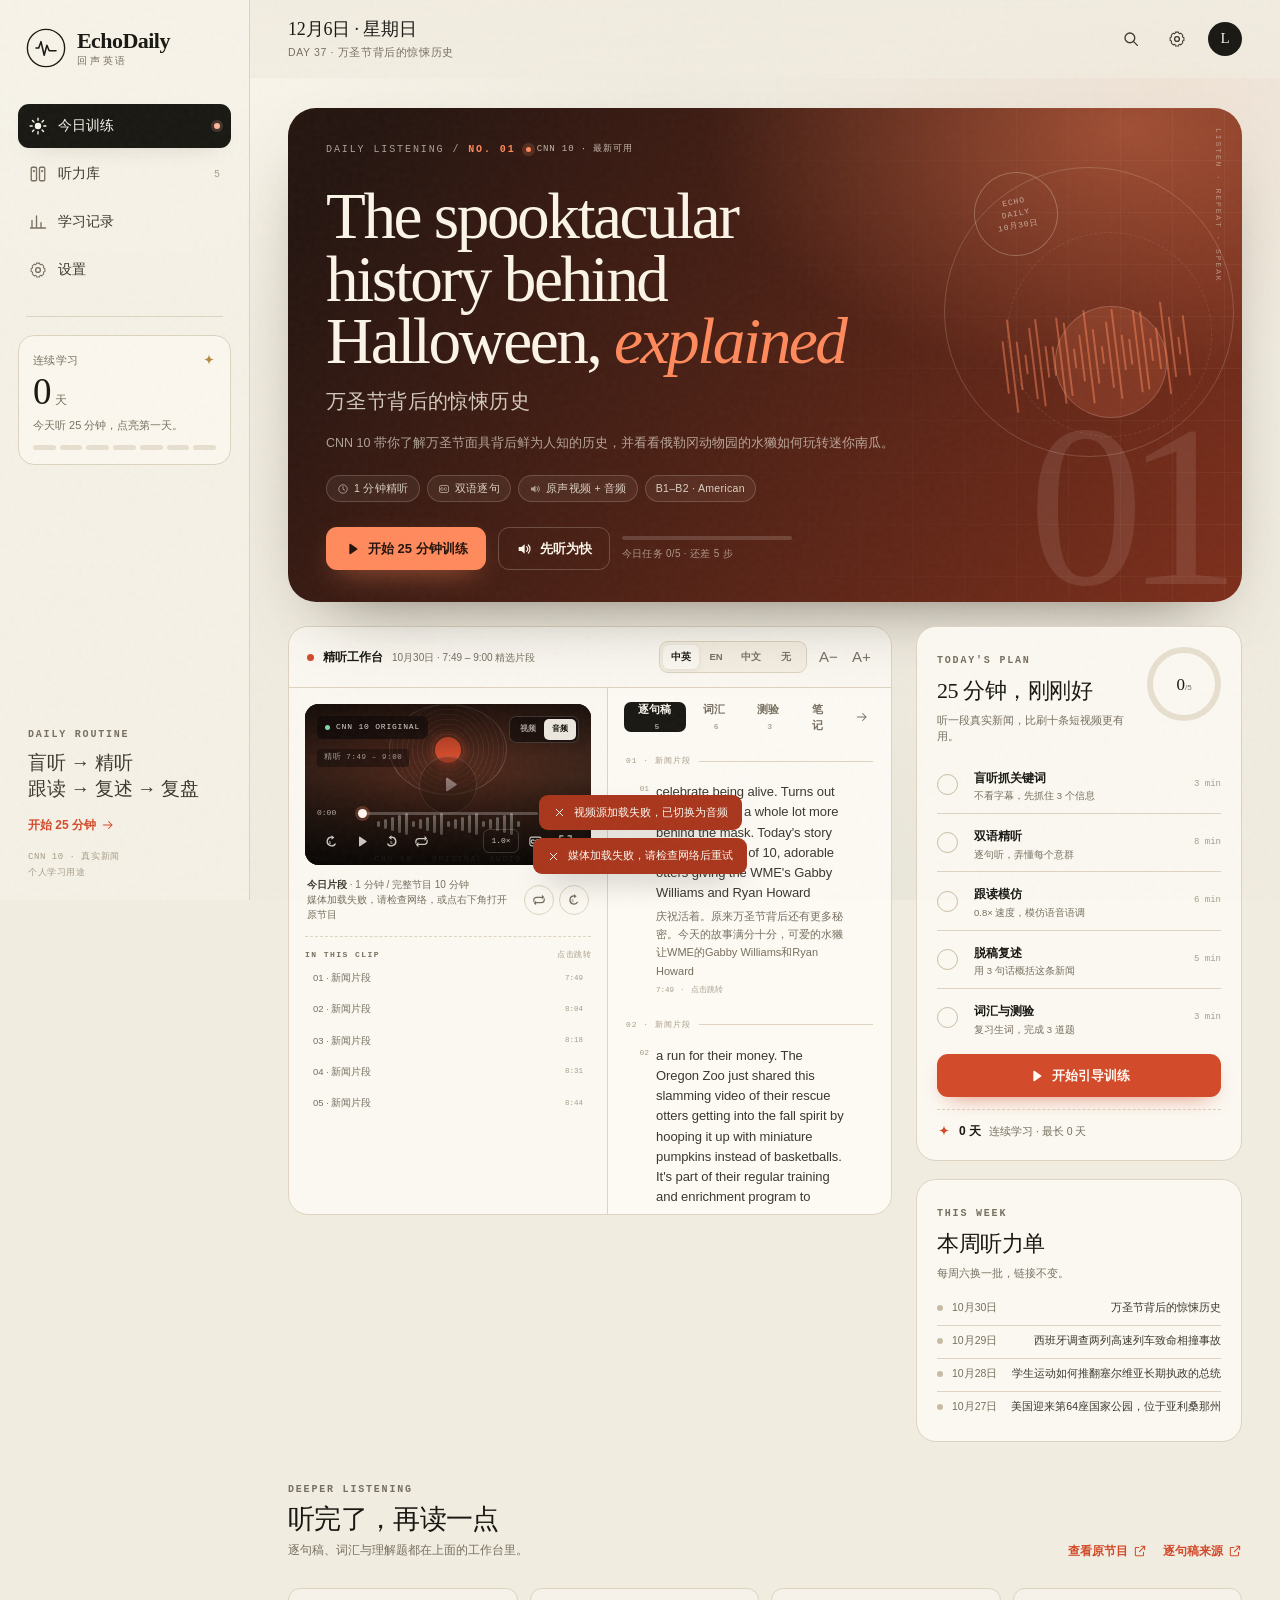
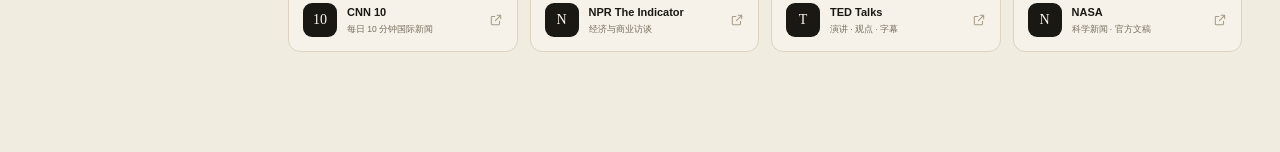
==== commit f9d73c49: "Refresh standalone build with generated weekly pack" ====
--- a/EchoDaily-单文件版.html
+++ b/EchoDaily-单文件版.html
@@ -1680,525 +1680,858 @@
   <div class="confetti-layer" id="confetti-layer" aria-hidden="true"></div>
 
   <script>
-/*
- * EchoDaily content library
- * Source: CNN 10 (CNN) — daily news explainer for students.
- * Transcripts and media are linked from listeningexpress.com for personal study use.
- * All rights belong to CNN. This file only stores short learning excerpts.
- */
+/* Generated by tools/weekly_update.py on 2026-10-31. */
 window.EPISODES = [
   {
-    id: "2026-10-30",
-    issue: "01",
-    date: "2026-10-30",
-    availableFrom: "2026-10-31",
-    dateLabel: "10月30日",
-    title: "The Price of Everything",
-    zhTitle: "物价、选票与摇摆州",
-    deck: "CNN 10 travels through battleground states before the US midterms — and finds one issue on everyone's mind.",
-    zhDeck: "美国中期选举前夕，CNN 10 穿越关键摇摆州，发现选民最在意的其实是同一件事。",
-    source: "CNN 10",
-    sourceUrl: "https://edition.cnn.com/audio/podcasts/cnn-10/episodes/a9aeb884-f09b-11f0-9ff5-cb9afa029916",
-    transcriptUrl: "https://www.listeningexpress.com/cnn10/2026-10-30%20The%20spooktacular%20history%20behind%20Halloween,%20explained.html",
-    theme: "ember",
-    type: "news",
-    format: "video",
-    accent: "American",
-    level: "B1–B2",
-    duration: 201.9,
-    fullDuration: 600,
-    clipStart: 25.6,
-    clipEnd: 227.5,
-    media: {
-      video: "https://www.listeningexpress.com/cnn10/cnn10%202026-10-30%20The%20spooktacular%20history%20behind%20Halloween,%20explained.mp4",
-      audio: "https://www.listeningexpress.com/cnn10/cnn10%202026-10-30%20The%20spooktacular%20history%20behind%20Halloween,%20explained.mp3"
+    "id": "2026-10-30",
+    "issue": "01",
+    "date": "2026-10-30",
+    "availableFrom": "2026-10-31",
+    "dateLabel": "10月30日",
+    "title": "The spooktacular history behind Halloween, explained",
+    "zhTitle": "万圣节背后的惊悚历史",
+    "deck": "Halloween has much more history behind the mask than people might expect. The Oregon Zoo shared a video of rescue otters playing with miniature pumpkins as part of their regular training and enrichment program.",
+    "zhDeck": "CNN 10 带你了解万圣节面具背后鲜为人知的历史，并看看俄勒冈动物园的水獭如何玩转迷你南瓜。",
+    "source": "CNN 10",
+    "sourceUrl": "https://edition.cnn.com/audio/podcasts/cnn-10",
+    "transcriptUrl": "https://www.listeningexpress.com/cnn10/2026-10-30%20The%20spooktacular%20history%20behind%20Halloween,%20explained.html",
+    "theme": "ember",
+    "type": "news",
+    "format": "video",
+    "accent": "American",
+    "level": "B1–B2",
+    "duration": 71.1,
+    "fullDuration": 600,
+    "clipStart": 469.115,
+    "clipEnd": 540.177,
+    "media": {
+      "video": "https://www.listeningexpress.com/cnn10/cnn10%202026-10-30%20The%20spooktacular%20history%20behind%20Halloween,%20explained.mp4",
+      "audio": "https://www.listeningexpress.com/cnn10/cnn10%202026-10-30%20The%20spooktacular%20history%20behind%20Halloween,%20explained.mp3"
     },
-    topics: ["US Politics", "Economy"],
-    summary: "With 40 million early ballots already cast, US voters are heading into the midterms with affordability on their minds. CNN's Omar Jimenez takes a road trip through Pennsylvania and Ohio to hear what people are actually saying.",
-    zhSummary: "4000万张提前选票已经投出。美国中期选举临近，生活成本成为选民最关心的话题。CNN 记者奥马尔·希门尼斯横穿宾夕法尼亚和俄亥俄，直接与选民对话。",
-    takeaways: [
-      "40 million ballots had already been cast before Election Day.",
-      "Affordability — not just healthcare or immigration — is the issue Omar hears most.",
-      "The road trip mixes hard politics with the small details that make places unique."
+    "topics": [
+      "Halloween history",
+      "Animal enrichment"
     ],
-    zhTakeaways: [
-      "选举日前已有 4000 万张选票投出。",
-      "生活成本是奥马尔听到最多的议题，而不是单一的医疗或移民。",
-      "这趟报道既有严肃政治，也有让每个地方独特的生活细节。"
+    "summary": "Halloween has much more history behind the mask than people might expect. The Oregon Zoo shared a video of rescue otters playing with miniature pumpkins as part of their regular training and enrichment program.",
+    "zhSummary": "万圣节面具背后有着比人们想象中更丰富的历史。俄勒冈动物园分享了一段救助水獭玩迷你南瓜的视频，这是它们日常训练和丰富活动项目的一部分。",
+    "takeaways": [
+      "Halloween has a surprising history behind the mask.",
+      "Rescue otters at the Oregon Zoo played with miniature pumpkins.",
+      "The pumpkin activity is part of the otters' training and enrichment."
     ],
-    segments: [
-      {
-        start: 25.6, end: 38.6, section: "01 · 中期选举",
-        en: "Election Day is just around the corner. On Tuesday, Americans will head to the polls to make their voices heard in this year's midterm elections. Many already have — a whopping 40 million ballots have already been cast during early voting.",
-        zh: "选举日近在眼前。本周二，美国人将前往投票站，在今年的中期选举中发出自己的声音。很多人已经投了票——提前投票阶段已有高达 4000 万张选票投出。"
+    "zhTakeaways": [
+      "万圣节面具背后有着令人惊讶的历史。",
+      "俄勒冈动物园的救助水獭玩起了迷你南瓜。",
+      "玩南瓜是水獭训练和丰富活动的一部分。"
+    ],
+    "segments": [
+      {
+        "start": 469.115,
+        "end": 484.209,
+        "section": "01 · 新闻片段",
+        "en": "celebrate being alive. Turns out Halloween has a whole lot more behind the mask. Today's story getting a 10 out of 10, adorable otters giving the WME's Gabby Williams and Ryan Howard",
+        "zh": "庆祝活着。原来万圣节背后还有更多秘密。今天的故事满分十分，可爱的水獭让WME的Gabby Williams和Ryan Howard"
       },
       {
-        start: 38.6, end: 56.6, section: "01 · 中期选举",
-        en: "This election will not only give many voters a chance to choose their new governor or decide control of the US Senate and House of Representatives, but to voice concerns on key issues impacting their everyday lives as well — from affordability to healthcare, immigration and ongoing wars.",
-        zh: "这次选举不仅让许多选民有机会选出新州长，或决定美国参议院和众议院的控制权，也让他们能就影响日常生活的关键议题表达担忧——从生活成本到医疗、移民和持续中的战争。"
+        "start": 484.209,
+        "end": 498.198,
+        "section": "02 · 新闻片段",
+        "en": "a run for their money. The Oregon Zoo just shared this slamming video of their rescue otters getting into the fall spirit by hooping it up with miniature pumpkins instead of basketballs. It's part of their regular training and enrichment program to",
+        "zh": "相形见绌。俄勒冈动物园刚刚分享了这段超赞的视频，他们的救助水獭融入秋日氛围，用迷你南瓜代替篮球玩起了投篮。这是它们日常训练和丰富活动项目的一部分，旨在"
       },
       {
-        start: 56.6, end: 77.0, section: "02 · 摇摆州公路之旅",
-        en: "What better way to find out what's on voters' minds than with an epic pre-election road trip? Our Omar Jimenez is crisscrossing key battleground states all week to hear directly from voters, and he's livestreaming the whole thing. Omar and team took a quick break from their marathon reporting to let us know what he's seeing, hearing — and most importantly, eating.",
-        zh: "还有什么比一场史诗级的选前公路之旅更能了解选民在想什么？我们的奥马尔·希门尼斯整周穿梭于关键摇摆州，直接倾听选民的声音，并全程直播。奥马尔和团队在马拉松式报道中抽空告诉我们，他看到什么、听到什么——最重要的是，吃了什么。"
+        "start": 498.198,
+        "end": 511.607,
+        "section": "03 · 新闻片段",
+        "en": "keep the furry friends healthy and active. Hooped it is. These motor skills ought to come as no surprise to us. Sea otters are known to use rocks as tools to open hard shelled prey. That is a clam dunk.",
+        "zh": "让毛茸茸的朋友们保持健康活泼。确实如此。这些运动技能应该不会让我们感到意外。海獭已知会使用石头作为工具来打开硬壳猎物。那是在水里泡蛤蜊。"
       },
       {
-        start: 77.0, end: 102.0, section: "02 · 摇摆州公路之旅",
-        en: "What a road trip this has been. We are at Ohio State's campus right now in Columbus, Ohio, the state capital. We started in eastern Pennsylvania — Philadelphia, some of the suburbs, and a place called Allentown — moved west to Harrisburg, then Pittsburgh, and even further west into Ohio, where we are now.",
-        zh: "这真是一趟了不起的公路之旅。我们现在在俄亥俄州首府哥伦布的俄亥俄州立大学校园。我们从宾夕法尼亚州东部出发——费城、一些郊区，还有一个叫阿伦敦的地方——向西到哈里斯堡，再到匹兹堡，继续向西进入俄亥俄州，也就是我们现在所在的地方。"
+        "start": 511.617,
+        "end": 524.986,
+        "section": "04 · 新闻片段",
+        "en": "All right, sunshine. I've got a time for one shoutout today. This Friday goes to Mr. Mascara at Delmar Middle School in Delmar, Delaware. Thank you for making us a part of your day. I see you, Ava Lynn. You all are what makes this show the best 10",
+        "zh": "好了，阳光。今天我有时间做一次点名。这个周五属于……先生。特拉华州德尔马市德尔马中学的睫毛膏，特拉华州。感谢你让我们成为你一天的一部分。我看到你了，艾娃·林恩。你们所有人正是让这档节目成为新闻界最佳10"
       },
       {
-        start: 102.0, end: 142.0, section: "03 · 生活成本",
-        en: "Some of the issues we've been hearing about from basically everyone is affordability. Things are just really expensive and have been for a while, but especially over the past year and change — even gas prices. A lot of the stations where we've stopped have had above-national-average gas, and diesel prices have been around record levels for about a month. It's been really difficult for a lot of people, and we've heard that from farmers, students — even people on campus said affordability was probably their top issue.",
-        zh: "我们几乎从每个人那里都听到的议题之一，就是生活成本。东西真的很贵，而且已经贵了一段时间，尤其是过去一年多——连油价也是如此。我们停靠的许多加油站，油价都高于全国平均水平，柴油价格大约一个月来一直处于接近历史高位的水平。很多人日子很难过，农夫、学生都这么说——甚至校园里的人也说，生活成本可能是他们眼下最关心的问题。"
-      },
-      {
-        start: 142.0, end: 180.0, section: "04 · 沿途见闻",
-        en: "Part of this trip, we've also seen some pretty cool places, because the best part of a road trip is stopping to see what makes these places unique. We stopped at Gettysburg, one of the pivotal places in the Civil War, and got perspective from a historian and a Ulysses S. Grant impersonator. We stopped in Pittsburgh at an old steel mill they've fought hard to preserve, because they want it to stand as a symbol of what's possible — but also how quickly things can change.",
-        zh: "这趟旅程中，我们也看了一些很棒的地方，因为公路旅行最棒的部分，就是停下来看看这些地方为何独特。我们在葛底斯堡停留，那是美国内战的关键地点之一，听了一位历史学家和一位尤利西斯·格兰特总统模仿者讲述。我们在匹兹堡参观了一座他们努力保留下来的老钢厂，他们希望它成为“一切皆有可能”的象征——同时也提醒人们，世事变化可以有多快。"
-      },
-      {
-        start: 180.0, end: 202.0, section: "04 · 沿途见闻",
-        en: "And the last thing, of course, is we've been eating — a lot. The Philly cheesesteak was unreal. We got a hoagie from Wawa, which was incredible. We stopped at a shack on the side of the road to eat a footlong hot dog that I'm still thinking about. Coy wanted to know my favorite food — I don't need to make it complicated: the cheesesteak we had in Philly. That was day one, my first meal, and I can't get it off my mind.",
-        zh: "当然，最后一件事就是我们一直在吃——吃了很多。费城芝士牛肉三明治简直绝了。我们在 Wawa 买了一个潜艇三明治，也非常棒。我们还在路边一个小店停下，吃了一根一英尺长的热狗，我到现在还在想。科伊问我最爱吃什么——不用想得太复杂：就是在费城吃的那个芝士牛肉三明治。那是第一天、我的第一餐，至今念念不忘。"
-      },
-      {
-        start: 202.0, end: 227.5, section: "04 · 沿途见闻",
-        en: "But so far, it's been great — meeting all sorts of people, all sorts of walks of life, talking about what's important to them this election. And the top line seems to be: things are just too expensive.",
-        zh: "但到目前为止，一切都很棒——遇见形形色色的人、各行各业的人，聊这次选举对他们最重要的事。而最主要的感受似乎是：东西就是太贵了。"
+        "start": 524.986,
+        "end": 540.177,
+        "section": "05 · 新闻片段",
+        "en": "minutes in news. Play that Friday music, Nader. Hope you have a whole lot of fun this Halloween. Send us some pictures on the socials at Coy Wire at CNN 10. Stay safe, stay warm, and dominate some candy. I'm Coy Wire. We are CNN 10.",
+        "zh": "分钟的原因。放起那首周五音乐吧，纳德尔。希望你在这个万圣节玩得非常开心。在社交媒体上给我们发些照片，@Coy Wire@CNN 10。注意安全，注意保暖，然后去征服一些糖果吧。我是Coy Wire。这里是CNN 10。"
       }
     ],
-    vocab: [
-      { word: "midterm elections", phonetic: "/ˌmɪd.tɜːrm ɪˈlek.ʃənz/", pos: "n.", zh: "中期选举", example: "The midterm elections will decide control of Congress.", exampleZh: "中期选举将决定国会的控制权。" },
-      { word: "affordability", phonetic: "/əˌfɔːr.dəˈbɪl.ə.ti/", pos: "n.", zh: "可负担性；生活成本", example: "Affordability is the top issue for many voters.", exampleZh: "生活成本是许多选民最关心的议题。" },
-      { word: "battleground state", phonetic: "/ˈbæt.əl.ɡraʊnd steɪt/", pos: "n.", zh: "摇摆州；关键州", example: "The candidates spent the final week in battleground states.", exampleZh: "候选人在最后一周都待在摇摆州。" },
-      { word: "ballot", phonetic: "/ˈbæl.ət/", pos: "n.", zh: "选票；投票", example: "Millions of ballots were cast early.", exampleZh: "数百万人提前投了票。" },
-      { word: "governor", phonetic: "/ˈɡʌv.ər.nər/", pos: "n.", zh: "州长", example: "She is running for governor of Ohio.", exampleZh: "她正在竞选俄亥俄州州长。" },
-      { word: "hoagie", phonetic: "/ˈhoʊ.ɡi/", pos: "n.", zh: "潜艇三明治（美式，尤指费城地区）", example: "We grabbed a hoagie from Wawa.", exampleZh: "我们在 Wawa 买了一个潜艇三明治。" },
-      { word: "diesel", phonetic: "/ˈdiː.zəl/", pos: "n.", zh: "柴油", example: "Diesel prices have been near record levels.", exampleZh: "柴油价格一直处于接近历史高位的水平。" }
+    "vocab": [
+      {
+        "word": "spooktacular",
+        "phonetic": "/spuːkˈtækjələr/",
+        "pos": "adj.",
+        "zh": "万圣节主题的精彩绝伦的",
+        "example": "The zoo shared a spooktacular video of otters with pumpkins.",
+        "exampleZh": "动物园分享了一段水獭玩南瓜的万圣节精彩视频。"
+      },
+      {
+        "word": "enrichment",
+        "phonetic": "/ɪnˈrɪtʃmənt/",
+        "pos": "n.",
+        "zh": "丰富活动；充实",
+        "example": "The pumpkin play is part of the otters' enrichment program.",
+        "exampleZh": "玩南瓜是水獭丰富活动项目的一部分。"
+      },
+      {
+        "word": "rescue",
+        "phonetic": "/ˈreskjuː/",
+        "pos": "adj.",
+        "zh": "救助的；救援的",
+        "example": "The Oregon Zoo shared a video of their rescue otters.",
+        "exampleZh": "俄勒冈动物园分享了一段他们救助的水獭的视频。"
+      },
+      {
+        "word": "miniature",
+        "phonetic": "/ˈmɪnətʃər/",
+        "pos": "adj.",
+        "zh": "微型的；小型的",
+        "example": "The otters played with miniature pumpkins instead of basketballs.",
+        "exampleZh": "水獭们玩的是迷你南瓜而不是篮球。"
+      },
+      {
+        "word": "motor skills",
+        "phonetic": "/ˈmoʊtər skɪlz/",
+        "pos": "n.",
+        "zh": "运动技能",
+        "example": "Sea otters' motor skills help them use rocks as tools.",
+        "exampleZh": "海獭的运动技能帮助它们把石头当作工具。"
+      },
+      {
+        "word": "prey",
+        "phonetic": "/preɪ/",
+        "pos": "n.",
+        "zh": "猎物",
+        "example": "Sea otters use rocks to open hard-shelled prey.",
+        "exampleZh": "海獭用石头打开有硬壳的猎物。"
+      }
     ],
-    questions: [
-      {
-        q: "What issue does Omar say he hears about from basically everyone?",
-        options: ["Healthcare", "Affordability", "Immigration", "Education"],
-        answer: 1,
-        explain: "Omar says affordability is the issue he hears from basically everyone — farmers, students, and people on campus."
+    "questions": [
+      {
+        "q": "What did the Oregon Zoo share a video of?",
+        "options": [
+          "Rescue otters playing with miniature pumpkins",
+          "Otters playing basketball",
+          "Sea otters using rocks as tools",
+          "A Halloween costume contest"
+        ],
+        "answer": 0,
+        "explain": "The clip says the Oregon Zoo shared a video of their rescue otters getting into the fall spirit by hooping it up with miniature pumpkins."
       },
       {
-        q: "How many ballots had already been cast during early voting?",
-        options: ["4 million", "14 million", "40 million", "400 million"],
-        answer: 2,
-        explain: "The report says a whopping 40 million ballots had already been cast before Election Day."
+        "q": "Why do the otters play with miniature pumpkins?",
+        "options": [
+          "To prepare for a basketball game",
+          "As part of their regular training and enrichment program",
+          "To learn how to open hard-shelled prey",
+          "To celebrate Halloween with visitors"
+        ],
+        "answer": 1,
+        "explain": "The clip states it is part of their regular training and enrichment program to keep the furry friends healthy and active."
       },
       {
-        q: "Which place did Omar NOT visit on the road trip?",
-        options: ["Gettysburg", "Pittsburgh", "Allentown", "Chicago"],
-        answer: 3,
-        explain: "The route went through eastern Pennsylvania, Harrisburg, Pittsburgh, and into Ohio. Chicago is not mentioned."
+        "q": "According to the clip, what are sea otters known to use as tools?",
+        "options": [
+          "Miniature pumpkins",
+          "Basketballs",
+          "Rocks",
+          "Clams"
+        ],
+        "answer": 2,
+        "explain": "The clip says sea otters are known to use rocks as tools to open hard-shelled prey."
       }
     ]
   },
   {
-    id: "2026-10-29",
-    issue: "02",
-    date: "2026-10-29",
-    availableFrom: "2026-10-30",
-    dateLabel: "10月29日",
-    title: "When the Signals Failed",
-    zhTitle: "西班牙高铁相撞：信号为何失灵",
-    deck: "A deadly high-speed rail collision in Spain, and what investigators say about the computer fault behind it.",
-    zhDeck: "西班牙两列高铁相撞，造成重大伤亡。调查人员初步指向计算机通信故障导致的信号系统失灵。",
-    source: "CNN 10",
-    sourceUrl: "https://edition.cnn.com/audio/podcasts/cnn-10",
-    transcriptUrl: "https://www.listeningexpress.com/cnn10/2026-10-29%20Spain%20investigates%20deadly%20collision%20between%20two%20high-speed%20trains.html",
-    theme: "steel",
-    type: "news",
-    format: "video",
-    accent: "American",
-    level: "B1–B2",
-    duration: 120.9,
-    fullDuration: 600,
-    clipStart: 26.0,
-    clipEnd: 146.9,
-    media: {
-      video: "https://www.listeningexpress.com/cnn10/cnn10%202026-10-29%20Spain%20investigates%20deadly%20collision%20between%20two%20high-speed%20trains.mp4",
-      audio: "https://www.listeningexpress.com/cnn10/cnn10%202026-10-29%20Spain%20investigates%20deadly%20collision%20between%20two%20high-speed%20trains.mp3"
+    "id": "2026-10-29",
+    "issue": "02",
+    "date": "2026-10-29",
+    "availableFrom": "2026-10-30",
+    "dateLabel": "10月29日",
+    "title": "Spain investigates deadly collision between two high-speed trains",
+    "zhTitle": "西班牙调查两列高速列车致命相撞事故",
+    "deck": "Two high-speed trains collided in Toledo Province, Spain, killing dozens and injuring dozens more, with over 500 passengers believed on board. A communication fault caused the signal control system at Erdis Station to fail, automatically ha",
+    "zhDeck": "西班牙托莱多省两列高速列车相撞，造成数十人死亡、数十人受伤，信号系统故障疑为原因。",
+    "source": "CNN 10",
+    "sourceUrl": "https://edition.cnn.com/audio/podcasts/cnn-10",
+    "transcriptUrl": "https://www.listeningexpress.com/cnn10/2026-10-29%20Spain%20investigates%20deadly%20collision%20between%20two%20high-speed%20trains.html",
+    "theme": "steel",
+    "type": "news",
+    "format": "video",
+    "accent": "American",
+    "level": "B1–B2",
+    "duration": 125.0,
+    "fullDuration": 600,
+    "clipStart": 28.34,
+    "clipEnd": 153.34,
+    "media": {
+      "video": "https://www.listeningexpress.com/cnn10/cnn10%202026-10-29%20Spain%20investigates%20deadly%20collision%20between%20two%20high-speed%20trains.mp4",
+      "audio": "https://www.listeningexpress.com/cnn10/cnn10%202026-10-29%20Spain%20investigates%20deadly%20collision%20between%20two%20high-speed%20trains.mp3"
     },
-    topics: ["World", "Transport"],
-    summary: "Two high-speed trains collided in Toledo Province, Spain, killing and injuring dozens. The signal system failed after a computer communication fault, and the Madrid–southern Spain line has been suspended while investigators work.",
-    zhSummary: "西班牙托莱多省两列高铁相撞，数十人死亡、数十人受伤。信号系统因计算机通信故障失灵，马德里至南部的高铁线路暂停运营，调查正在进行。",
-    takeaways: [
-      "The crash happened in Toledo Province, south of Madrid.",
-      "A computer communication fault took down the signal safety network over a 63 km stretch.",
-      "It is Spain's third rail disaster this year."
+    "topics": [
+      "Rail accident",
+      "Signal failure"
     ],
-    zhTakeaways: [
-      "事故发生在马德里以南的托莱多省。",
-      "计算机通信故障导致约 63 公里路段的信号安全网络失效。",
-      "这是西班牙今年第三起铁路灾难。"
+    "summary": "Two high-speed trains collided in Toledo Province, Spain, killing dozens and injuring dozens more, with over 500 passengers believed on board. A communication fault caused the signal control system at Erdis Station to fail, automatically halting trains along a 63 km stretch.",
+    "zhSummary": "西班牙托莱多省两列高速列车相撞，造成数十人死亡、数十人受伤，据信车上共有500多名乘客。通信故障导致埃尔迪斯站的信号控制系统失灵，使该63公里路段上的列车自动停运。",
+    "takeaways": [
+      "Two high-speed trains collided in Toledo Province, Spain, killing and injuring dozens.",
+      "A communication fault caused the signal control system to fail, halting trains automatically.",
+      "This is Spain's third rail disaster this year; service on the Madrid-southern Spain line is suspended."
     ],
-    segments: [
-      {
-        start: 26.0, end: 46.6, section: "01 · 高铁相撞",
-        en: "We start with some very serious news in Spain, where rescuers are working through the aftermath of a deadly collision involving two high-speed trains south of Madrid. At the time of this recording, dozens of people have been killed and dozens more injured after the trains collided in Toledo Province, with more than 500 passengers believed to have been on board.",
-        zh: "我们从西班牙一条非常严肃的新闻开始。救援人员正在处理马德里以南两列高铁相撞的惨剧。截至本片录制时，已有数十人死亡、数十人受伤；事发于托莱多省，据信车上有 500 多名乘客。"
+    "zhTakeaways": [
+      "西班牙托莱多省两列高速列车相撞，造成数十人死伤。",
+      "通信故障导致信号控制系统失灵，列车自动停运。",
+      "这是西班牙今年第三起铁路灾难；马德里至西班牙南部线路服务暂停。"
+    ],
+    "segments": [
+      {
+        "start": 28.34,
+        "end": 49.413,
+        "section": "01 · 新闻片段",
+        "en": "rescuers are working through the aftermath of a deadly collision involving two high-speed trains south of Madrid. At the time of this recording, dozens of people have been killed, dozens more injured after the trains collided in Toledo Province with more than 500 passengers believed to have been on board. The signal control system at Erdis Station failed as a",
+        "zh": "救援人员正在处理一场致命相撞事故的善后工作事故涉及马德里以南的两列高速列车。截至本录音时，已有数十人死亡，另有数十人在托莱多省列车相撞中受伤据信有超过500名乘客在车上。埃尔迪斯站的信号控制系统因"
       },
       {
-        start: 46.6, end: 66.5, section: "02 · 系统故障",
-        en: "The signal control system at Erdis Station failed as a result of a communication fault in the computers. Three computers relying on the network were affected, and automatically, over a 63-kilometer stretch, the system lost the LZB safety network. This caused all trains traveling along that stretch at the time to come to a halt automatically.",
-        zh: "埃尔迪斯车站的信号控制系统因计算机通信故障而失灵。三台依赖该网络的计算机受到影响，系统在约 63 公里的路段上自动失去了 LZB 安全网络。这导致当时行驶在该路段的所有列车自动停车。"
+        "start": 49.413,
+        "end": 72.39,
+        "section": "02 · 新闻片段",
+        "en": "result of a communication fault in the computers. Three computers relying on the network were affected and automatically over a 63 km stretch. The system lost the LZB safety network. This caused all trains traveling along that stretch at the time to come to a halt automatically. Emergency crews, firefighters, medical teams, and Spain's military emergency unit have all been deployed while",
+        "zh": "计算机通信故障而失灵。三台依赖该网络的计算机受到影响并自动在长达63公里的路段上。该系统失去了LZB安全网络。这导致当时行驶在该路段的所有列车自动停了下来。应急人员、消防员、医疗队，以及西班牙军事应急单位均已部署，同时"
       },
       {
-        start: 66.5, end: 83.9, section: "03 · 救援与调查",
-        en: "Emergency crews, firefighters, medical teams and Spain's military emergency unit have all been deployed, while service on the high-speed line connecting Madrid with southern Spain has been suspended. Investigators are working to determine exactly what happened.",
-        zh: "应急人员、消防员、医疗队和西班牙军方应急部队都已部署，连接马德里与西班牙南部的高铁线路已暂停运营。调查人员正在查明究竟发生了什么。"
+        "start": 72.4,
+        "end": 95.252,
+        "section": "03 · 新闻片段",
+        "en": "service on the highspeed line connecting Madrid with southern Spain has been suspended. Investigators working to determine exactly what happened. This is Spain's third rail disaster this year. In January, two high-speed trains collided near Cordoba, killing more than 40 people. For now, the focus is on this tragedy, on the victims, their families, and the rescuers still working at the scene.",
+        "zh": "连接马德里与西班牙南部的高铁线路已暂停运营。调查人员正在努力查明究竟发生了什么。这是西班牙今年发生的第三起铁路事故。一月份，两列高铁在科尔多瓦附近相撞。造成40多人死亡。目前，焦点在于这起悲剧。关于受害者及其家属，救援人员仍在现场工作。"
       },
       {
-        start: 83.9, end: 96.9, section: "03 · 救援与调查",
-        en: "This is Spain's third rail disaster this year. In January, two high-speed trains collided near Cordoba, killing more than 40 people. For now, the focus is on this tragedy — on the victims, their families, and the rescuers still working at the scene.",
-        zh: "这是西班牙今年第三起铁路灾难。今年 1 月，两列高铁在科尔多瓦附近相撞，造成 40 多人死亡。目前，人们的注意力都在这场悲剧上——受害者、家属，以及仍在现场救援的人员。"
+        "start": 95.252,
+        "end": 116.544,
+        "section": "04 · 新闻片段",
+        "en": "Here's something I did not have on my bingo card today. Cooking dinner can help create air pollution. Learn something new every day on this show. Noah researchers found that chemicals released while cooking food called VOCC's or volatile organic compounds account for about 26% of the ozone produced from human generated VOCC's in the LA basin.",
+        "zh": "这是我之前完全没想到的事今天。烹饪晚餐可能造成空气污染。在这个节目中，每天学点新知识。诺亚研究人员发现烹饪食物时释放的化学物质被称为VOC或挥发性有机化合物，约占26%在洛杉矶盆地由人类产生的VOC所形成的臭氧中洛杉矶盆地。"
       },
       {
-        start: 96.9, end: 118.4, section: "04 · 厨房空气",
-        en: "Here's something I did not have on my bingo card today: cooking dinner can help create air pollution. Researchers found that chemicals released while cooking food — called VOCs, or volatile organic compounds — account for about 26% of the ozone produced from human-generated VOCs in the LA basin.",
-        zh: "今天有件事完全不在我的预料清单上：做晚饭也会造成空气污染。研究人员发现，烹饪时释放的化学物质——被称为 VOC，即挥发性有机化合物——约占洛杉矶盆地人为 VOC 所产生臭氧的 26%。"
+        "start": 116.544,
+        "end": 139.019,
+        "section": "05 · 新闻片段",
+        "en": "That's comparable to the contribution from cars, trucks, and other fuel burning vehicles. Now, Californians probably shouldn't start suddenly declaring frying pans as public enemy number one. Ground level ozone forms through a whole chain of chemical reactions involving sunlight, VOCC's, and nitrogen oxides. Point is, as cars get cleaner, scientists are discovering that sources we once overlooked,",
+        "zh": "这与汽车、卡车和其他燃烧燃料的车辆的贡献相当。现在，加州人可能不应该突然开始宣称煎锅是头号公敌。地面臭氧通过一系列化学反应形成涉及阳光、VOC和氮氧化物。关键是，随着汽车变得更清洁，科学家们发现，那些我们曾忽视的来源，"
       },
       {
-        start: 118.4, end: 146.9, section: "04 · 厨房空气",
-        en: "That's comparable to the contribution from cars, trucks and other fuel-burning vehicles. As cars get cleaner, scientists are discovering that sources we once overlooked — like cooking oils, paints, cleaners and personal care products — matter more than originally thought.",
-        zh: "这与汽车、卡车及其他燃油车辆的贡献相当。随着汽车变得更清洁，科学家发现，一些我们曾经忽视的来源——比如食用油、油漆、清洁剂和个人护理产品——比原先认为的更重要。"
+        "start": 139.019,
+        "end": 153.34,
+        "section": "06 · 新闻片段",
+        "en": "like cooking oils, paints, cleaners, and personal care products matter more than they'd originally thought. Pop quiz hot shot. NFL players have had a union for decades. What year was the NFL Players Association founded?",
+        "zh": "如食用油、油漆、清洁剂，和个人护理产品，其重要性超出他们最初的预想。突击测验，高手。NFL球员成立工会已有数十年。NFL球员协会是哪一年成立的？"
       }
     ],
-    vocab: [
-      { word: "collision", phonetic: "/kəˈlɪʒ.ən/", pos: "n.", zh: "碰撞；相撞", example: "The collision involved two high-speed trains.", exampleZh: "这起相撞事故涉及两列高铁。" },
-      { word: "aftermath", phonetic: "/ˈæf.tər.mæθ/", pos: "n.", zh: "（灾难等的）后果；余波", example: "Rescuers worked through the aftermath of the crash.", exampleZh: "救援人员在大灾后的现场展开工作。" },
-      { word: "signal control system", phonetic: "/ˈsɪɡ.nəl kənˈtroʊl ˈsɪs.təm/", pos: "n.", zh: "信号控制系统", example: "The signal control system failed.", exampleZh: "信号控制系统失灵了。" },
-      { word: "communication fault", phonetic: "/kəˌmjuː.nɪˈkeɪ.ʃən fɔːlt/", pos: "n.", zh: "通信故障", example: "A communication fault brought down the network.", exampleZh: "一次通信故障导致网络瘫痪。" },
-      { word: "suspend", phonetic: "/səˈspend/", pos: "v.", zh: "暂停；中止", example: "Service on the line has been suspended.", exampleZh: "该线路的运营已暂停。" },
-      { word: "volatile organic compound", phonetic: "/ˈvɑː.lə.təl ɔːrˈɡæn.ɪk ˈkɑːm.paʊnd/", pos: "n.", zh: "挥发性有机化合物（VOC）", example: "Cooking releases volatile organic compounds.", exampleZh: "烹饪会释放挥发性有机化合物。" },
-      { word: "ozone", phonetic: "/ˈoʊ.zoʊn/", pos: "n.", zh: "臭氧", example: "Ground-level ozone can harm the lungs.", exampleZh: "地面臭氧会损害肺部。" }
+    "vocab": [
+      {
+        "word": "aftermath",
+        "phonetic": "/ˈæftərmæθ/",
+        "pos": "n.",
+        "zh": "后果；灾后余波",
+        "example": "Rescuers are working through the aftermath of the collision.",
+        "exampleZh": "救援人员正在处理碰撞事故的灾后余波。"
+      },
+      {
+        "word": "collision",
+        "phonetic": "/kəˈlɪʒən/",
+        "pos": "n.",
+        "zh": "碰撞；相撞",
+        "example": "The collision involved two high-speed trains.",
+        "exampleZh": "这起碰撞涉及两列高速列车。"
+      },
+      {
+        "word": "signal",
+        "phonetic": "/ˈsɪɡnəl/",
+        "pos": "n.",
+        "zh": "信号",
+        "example": "The signal control system failed due to a communication fault.",
+        "exampleZh": "信号控制系统因通信故障而失灵。"
+      },
+      {
+        "word": "fault",
+        "phonetic": "/fɔːlt/",
+        "pos": "n.",
+        "zh": "故障；过错",
+        "example": "A communication fault affected three computers.",
+        "exampleZh": "一个通信故障影响到了三台电脑。"
+      },
+      {
+        "word": "suspend",
+        "phonetic": "/səˈspend/",
+        "pos": "v.",
+        "zh": "暂停；中止",
+        "example": "Service on the high-speed line has been suspended.",
+        "exampleZh": "高速线路的服务已暂停。"
+      },
+      {
+        "word": "deploy",
+        "phonetic": "/dɪˈplɔɪ/",
+        "pos": "v.",
+        "zh": "部署；调派",
+        "example": "Emergency crews and firefighters have been deployed.",
+        "exampleZh": "应急人员和消防员已被调派。"
+      }
     ],
-    questions: [
-      {
-        q: "What caused the signal control system to fail?",
-        options: ["A power outage", "A computer communication fault", "A broken track", "Heavy flooding"],
-        answer: 1,
-        explain: "The report says the system failed as a result of a communication fault in the computers."
+    "questions": [
+      {
+        "q": "Where did the deadly collision between two high-speed trains occur?",
+        "options": [
+          "In Toledo Province, Spain",
+          "Near Cordoba, Spain",
+          "South of Madrid, in Madrid Province",
+          "In the LA basin"
+        ],
+        "answer": 0,
+        "explain": "The transcript states the trains collided in Toledo Province, south of Madrid."
       },
       {
-        q: "How many passengers were believed to be on board?",
-        options: ["More than 50", "More than 150", "More than 500", "More than 5,000"],
-        answer: 2,
-        explain: "More than 500 passengers were believed to have been on board."
+        "q": "What caused the signal control system at Erdis Station to fail?",
+        "options": [
+          "A power outage",
+          "A communication fault in the computers",
+          "A derailment on the track",
+          "Heavy rainfall"
+        ],
+        "answer": 1,
+        "explain": "The transcript says the signal control system failed as a result of a communication fault in the computers."
       },
       {
-        q: "What share of ozone from human-made VOCs in the LA basin comes from cooking?",
-        options: ["About 6%", "About 16%", "About 26%", "About 46%"],
-        answer: 2,
-        explain: "The report says cooking-related VOCs account for about 26% of the ozone produced from human-generated VOCs in the LA basin."
+        "q": "What happened to trains traveling along the 63 km stretch when the system lost the LZB safety network?",
+        "options": [
+          "They were rerouted to Cordoba",
+          "They continued at reduced speed",
+          "They came to a halt automatically",
+          "They were evacuated immediately"
+        ],
+        "answer": 2,
+        "explain": "The transcript states that all trains traveling along that stretch at the time came to a halt automatically."
       }
     ]
   },
   {
-    id: "2026-10-28",
-    issue: "03",
-    date: "2026-10-28",
-    availableFrom: "2026-10-29",
-    dateLabel: "10月28日",
-    title: "The Student List",
-    zhTitle: "“学生名单”：一场掀翻总统的运动",
-    deck: "How a student-led movement turned a train-station tragedy into a political earthquake in Serbia.",
-    zhDeck: "从火车站屋顶坍塌到总统承认败选，一场由学生领导的运动如何改写塞尔维亚政治。",
-    source: "CNN 10",
-    sourceUrl: "https://edition.cnn.com/audio/podcasts/cnn-10",
-    transcriptUrl: "https://www.listeningexpress.com/cnn10/2026-10-28%20How%20a%20student-led%20movement%20ousted%20Serbia%27s%20long-term%20president.html",
-    theme: "forest",
-    type: "news",
-    format: "video",
-    accent: "American",
-    level: "B2",
-    duration: 149.6,
-    fullDuration: 600,
-    clipStart: 212.0,
-    clipEnd: 361.6,
-    media: {
-      video: "https://www.listeningexpress.com/cnn10/cnn10%202026-10-28%20How%20a%20student-led%20movement%20ousted%20Serbia%27s%20long-term%20president.mp4",
-      audio: "https://www.listeningexpress.com/cnn10/cnn10%202026-10-28%20How%20a%20student-led%20movement%20ousted%20Serbia%27s%20long-term%20president.mp3"
+    "id": "2026-10-28",
+    "issue": "03",
+    "date": "2026-10-28",
+    "availableFrom": "2026-10-29",
+    "dateLabel": "10月28日",
+    "title": "How a student-led movement ousted Serbia's long-term president",
+    "zhTitle": "学生运动如何推翻塞尔维亚长期执政的总统",
+    "deck": "A student-led protest movement in Serbia has defeated long-term President Alexander Vučić in the parliamentary election, ending his 14-year reign. Projections show the group known as the Student List won between 135 and 140 seats in the 250",
+    "zhDeck": "一场由学生主导的抗议运动在塞尔维亚议会选举中击败了执政14年的总统武契奇。",
+    "source": "CNN 10",
+    "sourceUrl": "https://edition.cnn.com/audio/podcasts/cnn-10",
+    "transcriptUrl": "https://www.listeningexpress.com/cnn10/2026-10-28%20How%20a%20student-led%20movement%20ousted%20Serbia%27s%20long-term%20president.html",
+    "theme": "forest",
+    "type": "news",
+    "format": "video",
+    "accent": "American",
+    "level": "B1–B2",
+    "duration": 125.0,
+    "fullDuration": 600,
+    "clipStart": 228.42,
+    "clipEnd": 353.42,
+    "media": {
+      "video": "https://www.listeningexpress.com/cnn10/cnn10%202026-10-28%20How%20a%20student-led%20movement%20ousted%20Serbia%27s%20long-term%20president.mp4",
+      "audio": "https://www.listeningexpress.com/cnn10/cnn10%202026-10-28%20How%20a%20student-led%20movement%20ousted%20Serbia%27s%20long-term%20president.mp3"
     },
-    topics: ["World", "Politics"],
-    summary: "Serbia's President Aleksandar Vučić conceded defeat to the Student List, a student-led movement that won a projected 135–140 seats. The protests began after a roof collapsed at a central train station and grew into a movement against corruption and authoritarian rule.",
-    zhSummary: "塞尔维亚总统武契奇向“学生名单”承认败选。这个由学生领导的运动预计赢得 135–140 个议席。抗议始于中央火车站屋顶坍塌，随后演变为反腐和反对专制统治的运动。",
-    takeaways: [
-      "A student-led group won a projected 135–140 seats in the 250-seat parliament.",
-      "The movement deliberately avoided a single clear leader.",
-      "It began with a roof collapse at a train station and grew into months of protests."
+    "topics": [
+      "Student-led protests",
+      "Serbian politics"
     ],
-    zhTakeaways: [
-      "学生领导的团体预计在 250 席议会中赢得 135–140 席。",
-      "该运动刻意避免设立单一明确的领导人。",
-      "一切始于火车站屋顶坍塌，随后发展为持续数月的抗议。"
+    "summary": "A student-led protest movement in Serbia has defeated long-term President Alexander Vučić in the parliamentary election, ending his 14-year reign. Projections show the group known as the Student List won between 135 and 140 seats in the 250-member parliament, after months of protests that began with a roof collapse at a central train station and called for an end to government corruption.",
+    "zhSummary": "塞尔维亚一场由学生主导的抗议运动在议会选举中击败了长期执政的总统亚历山大·武契奇，结束了他14年的统治。预测显示，这个名为“学生名单”的团体在250个席位的议会中赢得135至140个席位，此前数月的抗议始于中央火车站屋顶坍塌事件，并呼吁终结政府腐败。",
+    "takeaways": [
+      "A student-led movement defeated Serbia's 14-year president in parliamentary elections.",
+      "The Student List won an estimated 135 to 140 of 250 parliament seats.",
+      "Protests began after a train station roof collapse and demanded an end to corruption."
     ],
-    segments: [
-      {
-        start: 212.0, end: 237.2, section: "01 · 政治逆袭",
-        en: "But it's the initial report that brings us to this: in Serbia, a student-led protest movement has just pulled off a stunning political upset. Serbian President Aleksandar Vučić conceded defeat to the group known as the Student List in the nation's parliamentary election, marking the end of a 14-year reign.",
-        zh: "但最初的一条报道把我们带到了这里：在塞尔维亚，一场由学生领导的抗议运动刚刚完成了一次惊人的政治逆袭。塞尔维亚总统武契奇在议会选举中向名为“学生名单”的团体承认败选，结束了 14 年的执政。"
+    "zhTakeaways": [
+      "一场学生主导的运动在议会选举中击败了塞尔维亚执政14年的总统。",
+      "“学生名单”在250个议会席位中预计赢得135至140席。",
+      "抗议始于火车站屋顶坍塌事件，并要求终结腐败。"
+    ],
+    "segments": [
+      {
+        "start": 228.42,
+        "end": 249.457,
+        "section": "01 · 新闻片段",
+        "en": "that brings us to this. In Serbia, a studentled protest movement has just pulled off a stunning political upset. Serbian President Alexander Vusk conceded defeat to the group known as the student list in the nation's parliamentary election, marking the end of a 14-year reign. Projections indicate that the studentled group won between 135",
+        "zh": "这就引出了我们接下来要说的。在塞尔维亚，一场由学生领导的抗议运动刚刚取得一场惊人的政治逆转。塞尔维亚总统亚历山大·武斯克承认败给这个被称为“学生名单”的团体，在该国议会选举中，标志着14年统治的结束。预测显示，这个由学生领导的团体在250个议席的议会中赢得了135"
       },
       {
-        start: 237.2, end: 254.6, section: "02 · 数字与下一步",
-        en: "Projections indicate the student-led group won between 135 and 140 seats in the 250-member parliament. The movement has deliberately avoided having a clear leader. So what happens next? Our Sebastian Shukla walks us through.",
-        zh: "预测显示，这个学生领导的团体在 250 个席位的议会中赢得 135 至 140 席。该运动刻意避免设立明确的领导人。那么接下来会发生什么？我们的塞巴斯蒂安·舒克拉为您梳理。"
+        "start": 249.457,
+        "end": 274.29,
+        "section": "02 · 新闻片段",
+        "en": "and 140 seats in the 250 member parliament. The movement has deliberately avoided having a clear leader. So, what happens next? Our Sebastian Shukla walks us through. We've been all looking and seeing the protest coming in other parts of Europe, in Italy, in particular in France. What has happened in Serbia is really the showing of what a group and united voice behind a political idea",
+        "zh": "至140个席位。该运动刻意避免设立明确的领导人。那么，接下来会发生什么？我们的塞巴斯蒂安·舒克拉为我们详细讲解。我们一直在观察和关注抗议活动的到来在欧洲其他地区，在意大利，特别是在法国。塞尔维亚发生的情况真正展示了一个群体和团结的声音在政治理念背后"
       },
       {
-        start: 254.6, end: 278.2, section: "03 · 为何发生",
-        en: "We've all been looking at protests in other parts of Europe, in Italy and particularly France. What has happened in Serbia really shows what a group and a united voice behind a political idea and movement can achieve. They have managed to remove the long-standing, 14-year President Vučić and replace him with this group known as the Student List, and they have won an overwhelming majority.",
-        zh: "我们一直在关注欧洲其他地区的抗议，比如意大利，尤其是法国。塞尔维亚发生的事真正说明了：当一个群体团结在一个政治理念和运动背后，能够取得怎样的成就。他们成功赶下了执政 14 年的武契奇总统，让“学生名单”取而代之，并赢得了压倒性多数。"
+        "start": 274.29,
+        "end": 297.276,
+        "section": "03 · 新闻片段",
+        "en": "and movement can really achieve. They have managed to remove the long-standing 14 years uh as president Vuchic in Serbia and have replaced him with this group that is known as the students list. and they have won an overwhelming majority. And it all began for something that was a a a roof collapsing at a central train station that then",
+        "zh": "和运动能够真正实现什么。他们成功罢免了长期执政14年的呃塞尔维亚总统武契奇，并用这个被称为学生名单的团体取代了他。他们赢得了压倒性多数。而这一切始于一件……中央火车站屋顶坍塌，随后"
       },
       {
-        start: 278.2, end: 315.7, section: "03 · 为何发生",
-        en: "And it all began with something as simple as a roof collapsing at a central train station, which then elicited months of protests calling for an end to corruption within the government and for the government to listen to what the people of Serbia really wanted. Those images from Belgrade and other parts of Serbia are really the culmination of this months-long effort.",
-        zh: "而这一切的起点，仅仅是一个中央火车站屋顶坍塌。随后引发了持续数月的抗议，要求结束政府腐败，要求政府倾听塞尔维亚人民真正想要什么。来自贝尔格莱德和塞尔维亚其他地区的那些画面，正是这场数月努力的顶点。"
+        "start": 297.276,
+        "end": 319.83,
+        "section": "04 · 新闻片段",
+        "en": "elicited these months of protests which were calling for an end to corruption within the government and for them to be able to listen to what the people of Serbia really wanted. And those images that we're seeing coming from Belgrade and other parts of Serbia are really the culmination of this monthslong effort. Take a listen to some of the euphoria that was simply uh un in you could not miss it.",
+        "zh": "引发了这几个月的抗议，要求终结政府内部的腐败，并让他们能够倾听塞尔维亚人民真正想要的东西。我们从贝尔格莱德和塞尔维亚其他地区看到的这些画面，确实是这场持续数月努力的最终结果。来听听一些那种狂喜的声音简直，呃，你不可能错过它。"
       },
       {
-        start: 315.7, end: 337.5, section: "04 · 现场欢呼",
-        en: "Take a listen to some of the euphoria — you could not miss it. \"This is an amazing feeling.\" \"The feeling is surreal. I laughed, I cried, I screamed, I jumped. It's just unbelievable. After so many years of this tyranny and dictatorship, we are finally free.\"",
-        zh: "来听听那种狂喜——你不可能错过。“这种感觉太棒了。”“感觉很不真实。我笑了，哭了，尖叫了，跳了起来。简直难以置信。经历了这么多年的暴政和独裁，我们终于自由了。”"
+        "start": 319.84,
+        "end": 341.612,
+        "section": "05 · 新闻片段",
+        "en": "This is amazing feeling. The feeling is surreal. Um I laughed, I cried, I screamed, I jumped. It's just unbelievable. After so many years of this tyranny and dictatorship, we are finally free.",
+        "zh": "这感觉太棒了。这种感觉超现实。嗯，我笑了，我哭了，我尖叫了，我跳了起来。简直难以置信。经过这么多年的暴政和独裁，我们终于自由了。"
       },
       {
-        start: 337.5, end: 361.6, section: "04 · 现场欢呼",
-        en: "I think this is really a seminal moment for Serbia. For a long time, it has been slipping toward a more authoritarian regime under President Vučić, who has slowly been clawing powers closer to the central government, including clipping freedom of the press and freedom of expression.",
-        zh: "我认为这对塞尔维亚来说真是一个转折性的时刻。很长一段时间里，它在武契奇总统的领导下滑向更专制的政权；他一步步把权力集中到中央政府手中，包括压缩新闻自由和言论自由。"
+        "start": 341.612,
+        "end": 353.42,
+        "section": "06 · 新闻片段",
+        "en": "I think that this is really a seminal moment for Serbia. For a long time, it has been slipping towards a more authoritarian regime under President Vuchic, who's slowly been clawing the powers",
+        "zh": "我认为这真是一个开创性的时刻塞尔维亚。长期以来，它一直在滑向武契奇总统领导下的更威权政权，他一直在慢慢攫取权力"
       }
     ],
-    vocab: [
-      { word: "student-led", phonetic: "/ˈstuː.dənt led/", pos: "adj.", zh: "学生领导的", example: "It began as a student-led protest.", exampleZh: "它最初是一场学生领导的抗议。" },
-      { word: "upset", phonetic: "/ˈʌp.set/", pos: "n.", zh: "（选举或比赛的）意外逆转", example: "The result was a stunning political upset.", exampleZh: "这一结果是一次惊人的政治逆袭。" },
-      { word: "concede defeat", phonetic: "/kənˈsiːd dɪˈfiːt/", pos: "phr.", zh: "承认败选", example: "The president conceded defeat.", exampleZh: "总统承认了败选。" },
-      { word: "parliamentary", phonetic: "/ˌpɑːr.ləˈmen.tər.i/", pos: "adj.", zh: "议会的；议会制的", example: "The party won the parliamentary election.", exampleZh: "该党赢得了议会选举。" },
-      { word: "overwhelming majority", phonetic: "/ˌoʊ.vərˈwel.mɪŋ məˈdʒɔːr.ə.ti/", pos: "n.", zh: "压倒性多数", example: "They won an overwhelming majority.", exampleZh: "他们赢得了压倒性多数。" },
-      { word: "authoritarian", phonetic: "/əˌθɔːr.əˈter.i.ən/", pos: "adj.", zh: "专制的；威权的", example: "The country slipped toward an authoritarian regime.", exampleZh: "这个国家滑向了威权体制。" },
-      { word: "seminal", phonetic: "/ˈsem.ə.nəl/", pos: "adj.", zh: "开创性的；转折性的", example: "It was a seminal moment for the country.", exampleZh: "那是这个国家的转折性时刻。" }
+    "vocab": [
+      {
+        "word": "concede",
+        "phonetic": "/kənˈsiːd/",
+        "pos": "v.",
+        "zh": "承认（失败）",
+        "example": "Serbian President Alexander Vučić conceded defeat to the Student List.",
+        "exampleZh": "塞尔维亚总统亚历山大·武契奇向“学生名单”承认败选。"
+      },
+      {
+        "word": "upset",
+        "phonetic": "/ˈʌpset/",
+        "pos": "n.",
+        "zh": "意外胜利；冷门",
+        "example": "The student-led movement pulled off a stunning political upset.",
+        "exampleZh": "这场学生主导的运动取得了惊人的政治逆袭。"
+      },
+      {
+        "word": "parliamentary",
+        "phonetic": "/ˌpɑːrləˈmentəri/",
+        "pos": "adj.",
+        "zh": "议会的",
+        "example": "The group won in the nation's parliamentary election.",
+        "exampleZh": "该团体在该国议会选举中获胜。"
+      },
+      {
+        "word": "overwhelming",
+        "phonetic": "/ˌoʊvərˈwelmɪŋ/",
+        "pos": "adj.",
+        "zh": "压倒性的",
+        "example": "They have won an overwhelming majority.",
+        "exampleZh": "他们赢得了压倒性多数。"
+      },
+      {
+        "word": "corruption",
+        "phonetic": "/kəˈrʌpʃn/",
+        "pos": "n.",
+        "zh": "腐败",
+        "example": "The protests called for an end to corruption within the government.",
+        "exampleZh": "抗议活动呼吁终结政府内部的腐败。"
+      },
+      {
+        "word": "authoritarian",
+        "phonetic": "/əˌθɔːrɪˈteriən/",
+        "pos": "adj.",
+        "zh": "威权的",
+        "example": "Serbia had been slipping towards a more authoritarian regime.",
+        "exampleZh": "塞尔维亚一直在滑向更加威权的政权。"
+      }
     ],
-    questions: [
-      {
-        q: "What event sparked the months of protests in Serbia?",
-        options: ["A disputed election", "A roof collapse at a train station", "A fuel price increase", "A media crackdown"],
-        answer: 1,
-        explain: "The movement began after a roof collapsed at a central train station."
+    "questions": [
+      {
+        "q": "Who conceded defeat in Serbia's parliamentary election?",
+        "options": [
+          "President Alexander Vučić",
+          "Sebastian Shukla",
+          "The Student List leader",
+          "The mayor of Belgrade"
+        ],
+        "answer": 0,
+        "explain": "The clip states that Serbian President Alexander Vučić conceded defeat to the Student List."
       },
       {
-        q: "How many seats did the Student List project to win?",
-        options: ["35–40", "75–80", "135–140", "235–240"],
-        answer: 2,
-        explain: "Projections indicated the group won between 135 and 140 seats in the 250-member parliament."
+        "q": "How many seats did the student-led group win, according to projections?",
+        "options": [
+          "Between 14 and 40",
+          "Between 135 and 140",
+          "Exactly 250",
+          "Between 100 and 120"
+        ],
+        "answer": 1,
+        "explain": "Projections indicate the student-led group won between 135 and 140 seats in the 250-member parliament."
       },
       {
-        q: "How long had Vučić been in power before conceding?",
-        options: ["4 years", "8 years", "14 years", "24 years"],
-        answer: 2,
-        explain: "The report describes it as the end of a 14-year reign."
+        "q": "What event began the months of protests in Serbia?",
+        "options": [
+          "A parliamentary election",
+          "A speech by President Vučić",
+          "A roof collapsing at a central train station",
+          "A protest in Italy"
+        ],
+        "answer": 2,
+        "explain": "The clip says it all began with a roof collapsing at a central train station, which then elicited months of protests."
       }
     ]
   },
   {
-    id: "2026-10-27",
-    issue: "04",
-    date: "2026-10-27",
-    availableFrom: "2026-10-28",
-    dateLabel: "10月27日",
-    title: "Two Elections, Two Directions",
-    zhTitle: "两场选举，两种走向",
-    deck: "Venezuela's opposition leader comes home; Brazil's Lula wins an unprecedented fourth term.",
-    zhDeck: "马查多回到委内瑞拉，卢拉赢得巴西前所未有的第四个任期——两场选举，两种政治走向。",
-    source: "CNN 10",
-    sourceUrl: "https://edition.cnn.com/audio/podcasts/cnn-10",
-    transcriptUrl: "https://www.listeningexpress.com/cnn10/2026-10-27%20America%20welcomes%20its%2064th%20National%20Park%20in%20Arizona.html",
-    theme: "ocean",
-    type: "news",
-    format: "video",
-    accent: "American",
-    level: "B2",
-    duration: 119.6,
-    fullDuration: 600,
-    clipStart: 28.0,
-    clipEnd: 147.6,
-    media: {
-      video: "https://www.listeningexpress.com/cnn10/cnn10%202026-10-27%20America%20welcomes%20its%2064th%20National%20Park%20in%20Arizona.mp4",
-      audio: "https://www.listeningexpress.com/cnn10/cnn10%202026-10-27%20America%20welcomes%20its%2064th%20National%20Park%20in%20Arizona.mp3"
+    "id": "2026-10-27",
+    "issue": "04",
+    "date": "2026-10-27",
+    "availableFrom": "2026-10-28",
+    "dateLabel": "10月27日",
+    "title": "America welcomes its 64th National Park in Arizona",
+    "zhTitle": "美国迎来第64座国家公园，位于亚利桑那州",
+    "deck": "President Donald Trump signed the Chiricahua National Park Act into law, creating America's 64th national park in Wilcox, Arizona. The park protects cultural history tied to Apache indigenous people, Buffalo Soldiers, and ranchers, along wi",
+    "zhDeck": "特朗普总统签署法案，将亚利桑那州一处隐藏瑰宝设立为美国第64座国家公园。",
+    "source": "CNN 10",
+    "sourceUrl": "https://edition.cnn.com/audio/podcasts/cnn-10",
+    "transcriptUrl": "https://www.listeningexpress.com/cnn10/2026-10-27%20America%20welcomes%20its%2064th%20National%20Park%20in%20Arizona.html",
+    "theme": "ocean",
+    "type": "news",
+    "format": "video",
+    "accent": "American",
+    "level": "B1–B2",
+    "duration": 125.0,
+    "fullDuration": 600,
+    "clipStart": 223.54,
+    "clipEnd": 348.54,
+    "media": {
+      "video": "https://www.listeningexpress.com/cnn10/cnn10%202026-10-27%20America%20welcomes%20its%2064th%20National%20Park%20in%20Arizona.mp4",
+      "audio": "https://www.listeningexpress.com/cnn10/cnn10%202026-10-27%20America%20welcomes%20its%2064th%20National%20Park%20in%20Arizona.mp3"
     },
-    topics: ["World", "Politics"],
-    summary: "María Corina Machado returned to Venezuela for the first time since December, while Brazil's President Lula won a fourth non-consecutive term. Brazil's opposition is challenging the result, setting up a legal and political fight.",
-    zhSummary: "马查多自去年 12 月以来首次返回委内瑞拉；巴西总统卢拉赢得第四个非连续任期。巴西反对派拒绝认输，法律和政治博弈可能才刚刚开始。",
-    takeaways: [
-      "Machado returned to Caracas and called for a new presidential election.",
-      "Lula, 80, won an unprecedented fourth non-consecutive term.",
-      "Bolsonaro is challenging the runoff result in Brazil."
+    "topics": [
+      "National Parks",
+      "US News"
     ],
-    zhTakeaways: [
-      "马查多回到加拉加斯，呼吁举行新的总统选举。",
-      "80 岁的卢拉赢得前所未有的第四个非连续任期。",
-      "博索纳罗正在挑战巴西第二轮投票结果。"
+    "summary": "President Donald Trump signed the Chiricahua National Park Act into law, creating America's 64th national park in Wilcox, Arizona. The park protects cultural history tied to Apache indigenous people, Buffalo Soldiers, and ranchers, along with wildlife in volcanic rock formations formed nearly 27 million years ago.",
+    "zhSummary": "唐纳德·特朗普总统签署了奇里卡瓦国家公园法案，在亚利桑那州威尔科克斯设立美国第64座国家公园。该公园保护与阿帕奇原住民、水牛士兵和牧场主相关的文化历史，以及近2700万年前火山喷发形成的岩石地貌中的野生动物。",
+    "takeaways": [
+      "Chiricahua is America's 64th national park, located in Wilcox, Arizona.",
+      "It protects cultural history tied to Apache people, Buffalo Soldiers, and ranchers.",
+      "Congress or presidential authority under the Antiquities Act of 1906 can create national parks."
     ],
-    segments: [
-      {
-        start: 28.0, end: 48.2, section: "01 · 马查多回国",
-        en: "We begin in Venezuela, where huge crowds packed the streets welcoming opposition leader María Corina Machado back home for the first time since December.",
-        zh: "我们从委内瑞拉开始。大批民众涌上街头，欢迎反对派领袖玛丽亚·科里纳·马查多回国——这是她自去年 12 月以来首次回到家乡。"
+    "zhTakeaways": [
+      "奇里卡瓦是美国第64座国家公园，位于亚利桑那州威尔科克斯。",
+      "它保护与阿帕奇人、水牛士兵和牧场主相关的文化历史。",
+      "国会或1906年《文物法》授权的总统权力可以设立国家公园。"
+    ],
+    "segments": [
+      {
+        "start": 223.54,
+        "end": 246.027,
+        "section": "01 · 新闻片段",
+        "en": "Just south of Miami, Biscane National Park is 95% water, protecting mangroves, islands, shipwrecks, and it's home to over 500 species of marine life. I didn't even know national parks could be mostly underwater. learn something new on this show every day. Well, America, we just got a new national park. This past week, President Donald Trump signed the Cherikawa National",
+        "zh": "在迈阿密以南，比斯坎国家公园95%是水域，保护着红树林、岛屿、沉船，并且是超过500种海洋生物的栖息地。我甚至不知道国家公园可以大部分在水下。在这个节目上每天都能学到新东西。好了，美国，我们刚刚有了一个新的国家公园。上周，唐纳德·特朗普总统签署了奇里卡瓦国家"
       },
       {
-        start: 48.2, end: 63.0, section: "01 · 马查多回国",
-        en: "Machado had been outside Venezuela since leaving to accept the Nobel Peace Prize. Before that, she spent months in hiding after Venezuela's disputed 2024 presidential election, in which she was barred from running.",
-        zh: "马查多此前一直在国外，直到她去领取诺贝尔和平奖。在那之前，她在委内瑞拉 2024 年备受争议的总统选举后被禁止参选，并躲藏了数月。"
+        "start": 246.027,
+        "end": 268.192,
+        "section": "02 · 新闻片段",
+        "en": "Park Act into law. A hidden gem according to the National Park Service in Wilcox, Arizona, rising between the Sonoran and Chihuahuan deserts, protecting a rich cultural history tied to Apache indigenous people, the Buffalo Soldiers, and ranchers. And there's a wide range of wildlife within the towering rock formations and mountain landscapes formed by a volcanic eruption",
+        "zh": "公园法案成为法律。据国家公园管理局称，这是亚利桑那州威尔科克斯的一个隐藏瑰宝，耸立在索诺兰和奇瓦瓦沙漠之间，保护与阿帕奇原住民、布法罗士兵和牧场主相关的丰富文化历史。在巍峨的岩层和约2700万年前火山喷发形成的山地景观中，"
       },
       {
-        start: 63.0, end: 86.0, section: "02 · 委内瑞拉变局",
-        en: "Former President Nicolás Maduro won that election, but a lot has changed since then. Maduro was removed in a US military operation in January and is now facing criminal charges in the United States. His former vice president, Delcy Rodríguez, is serving as acting president with US backing during the country's transition.",
-        zh: "前总统尼古拉斯·马杜罗赢得了那场选举，但此后发生了很大变化。马杜罗在今年 1 月的一次美国军事行动中被赶下台，目前在美国面临刑事指控。他的前副总统德尔西·罗德里格斯在美国的支持下担任过渡时期的代理总统。"
+        "start": 268.192,
+        "end": 290.492,
+        "section": "03 · 新闻片段",
+        "en": "nearly 27 million years ago. So what does constitute a national park here in the US? Well, two things according to the National Park Service. Congress passing legislation authorizing their creation or by presidential authority under the Antiquities Act of 1906. Generally, Congress creates them after studying whether a place contains nationally significant natural, cultural,",
+        "zh": "有种类繁多的野生动物。那么，在美国，什么才构成国家公园？嗯，根据国家公园管理局的说法，有两点。国会通过立法授权设立，或依据1906年《古迹法》由总统授权设立。通常，国会在研究某地是否拥有具有全国意义的自然、文化"
       },
       {
-        start: 86.0, end: 100.6, section: "02 · 委内瑞拉变局",
-        en: "Machado says Venezuela needs a new presidential election. She posted videos of her arrival in Caracas with the message, \"Together we will achieve freedom.\" So far, the US-backed negotiations transitioning the Venezuelan government toward democracy have not included her. Her return raises a big question: what role will Venezuela's most prominent opposition figure play in what comes next?",
-        zh: "马查多说，委内瑞拉需要举行新的总统选举。她发布了抵达加拉加斯的视频，并写道：“我们将一起实现自由。”到目前为止，美国支持的、推动委内瑞拉政府向民主过渡的谈判并没有把她包括在内。她的回归引出一个大问题：这位委内瑞拉最著名的反对派人物，将在接下来的进程中扮演什么角色？"
+        "start": 290.492,
+        "end": 312.992,
+        "section": "04 · 新闻片段",
+        "en": "or historic resources. Now, the nation's 64th park, Chiikawa, is reigniting talks about where the next national park might emerge. Georgia, Pennsylvania, New Jersey, and Idaho, all have natural sites or state parks under consideration. There's a saying, the mind is everything. What we think, we become. And the women's lacrosse team at Boston College knows even",
+        "zh": "或历史资源后设立它们。如今，美国第64座国家公园，吉伊卡哇，再次引发了关于下一座国家公园可能在哪里出现的讨论。佐治亚州、宾夕法尼亚州、新泽西州和爱达荷州，都有自然遗址或州立公园正在考虑之中。有句话说，心即一切。我们所想，即我们所成。波士顿学院女子长曲棍球队深知，即便是"
       },
       {
-        start: 100.6, end: 121.5, section: "03 · 巴西大选",
-        en: "Now to Brazil, and a political comeback for the history books. President Luiz Inácio Lula da Silva has won re-election, securing an unprecedented fourth non-consecutive term. The 80-year-old leftist president defeated right-wing Senator Flávio Bolsonaro, son of former President Jair Bolsonaro, in a runoff.",
-        zh: "现在转向巴西，一场足以载入史册的政治回归。总统路易斯·伊纳西奥·卢拉·达席尔瓦赢得连任，获得前所未有的第四个非连续任期。这位 80 岁的左翼总统在第二轮投票中击败了右翼参议员弗拉维奥·博索纳罗——前总统雅伊尔·博索纳罗之子。"
+        "start": 312.992,
+        "end": 335.678,
+        "section": "05 · 新闻片段",
+        "en": "elite athletes can crack under pressure. So alongside working on speed, strength, and stick skills, they're training something you can't see, their minds. They're using a program called Bet on You. Their coach told our Bin Jingrass, \"Things are a lot different now. Pass out of it. Pass out of it.\" Boston College women's lacrosse team is a powerhouse in the",
+        "zh": "顶尖运动员也会在压力下崩溃。因此，除了训练速度、力量和球杆技术，她们还在训练一种看不见的东西——心智。她们在使用一个名为“Bet on You”的项目。她们的教练告诉我们的Bin Jingrass：“现在情况大不相同了。传出去。传出去。”波士顿学院女子长曲棍球队是该运动的强队。"
       },
       {
-        start: 121.5, end: 147.6, section: "04 · 拒绝认输",
-        en: "Bolsonaro is not conceding. He's challenging the results, saying he will ask Brazil's electoral authorities to annul the runoff. His campaign objects to a Supreme Court justice's decision to extend voting nationwide by two hours. Brazil's electoral court has declared Lula the winner. So one election may be over, but the legal and political fight may be just beginning.",
-        zh: "博索纳罗拒绝认输。他质疑选举结果，表示将请求巴西选举当局宣布第二轮投票无效。他的竞选团队反对一名最高法院法官将全国投票时间延长两小时的决定。巴西选举法院已宣布卢拉获胜。一场选举或许结束了，但法律和政治斗争可能才刚刚开始。"
+        "start": 335.678,
+        "end": 348.54,
+        "section": "06 · 新闻片段",
+        "en": "sport. If she overplays, then you roll back. led by Acasia Walker, who's adopted a critical new approach to coaching, prioritizing her players mental health. You told me one time, you're a therapist and a coach.",
+        "zh": "运动。如果她过度发挥，那你就回撤。在阿卡西亚·沃克的带领下，她采用了一种关键的新方法来执教，优先考虑球员的心理健康。你曾告诉我一次，你既是治疗师又是教练。"
       }
     ],
-    vocab: [
-      { word: "opposition leader", phonetic: "/ˌɑː.pəˈzɪʃ.ən ˈliː.dər/", pos: "n.", zh: "反对派领袖", example: "The opposition leader returned home.", exampleZh: "反对派领袖回国了。" },
-      { word: "disputed", phonetic: "/dɪˈspjuː.tɪd/", pos: "adj.", zh: "有争议的", example: "The election result remains disputed.", exampleZh: "选举结果仍有争议。" },
-      { word: "barred from", phonetic: "/bɑːrd frəm/", pos: "phr.", zh: "被禁止（做某事）", example: "She was barred from running.", exampleZh: "她被禁止参选。" },
-      { word: "acting president", phonetic: "/ˈæk.tɪŋ ˈprez.ə.dənt/", pos: "n.", zh: "代理总统", example: "The vice president is serving as acting president.", exampleZh: "副总统正在担任代理总统。" },
-      { word: "runoff", phonetic: "/ˈrʌn.ɑːf/", pos: "n.", zh: "第二轮投票；决胜选举", example: "The race went to a runoff.", exampleZh: "这场竞选进入第二轮投票。" },
-      { word: "annul", phonetic: "/əˈnʌl/", pos: "v.", zh: "宣布无效；废除", example: "He wants to annul the result.", exampleZh: "他想宣布结果无效。" },
-      { word: "concede", phonetic: "/kənˈsiːd/", pos: "v.", zh: "承认（失败）", example: "The candidate refused to concede.", exampleZh: "这位候选人拒绝认输。" }
+    "vocab": [
+      {
+        "word": "mangroves",
+        "phonetic": "/ˈmæŋɡroʊvz/",
+        "pos": "n.",
+        "zh": "红树林",
+        "example": "Biscayne National Park protects mangroves and islands.",
+        "exampleZh": "比斯坎国家公园保护红树林和岛屿。"
+      },
+      {
+        "word": "indigenous",
+        "phonetic": "/ɪnˈdɪdʒənəs/",
+        "pos": "adj.",
+        "zh": "土著的；原住民的",
+        "example": "The park protects cultural history tied to Apache indigenous people.",
+        "exampleZh": "该公园保护与阿帕奇原住民相关的文化历史。"
+      },
+      {
+        "word": "legislation",
+        "phonetic": "/ˌledʒɪsˈleɪʃn/",
+        "pos": "n.",
+        "zh": "立法；法律",
+        "example": "Congress passing legislation can authorize the creation of a national park.",
+        "exampleZh": "国会通过立法可以授权设立国家公园。"
+      },
+      {
+        "word": "authority",
+        "phonetic": "/əˈθɔːrəti/",
+        "pos": "n.",
+        "zh": "权力；授权",
+        "example": "A national park can be created by presidential authority under the Antiquities Act.",
+        "exampleZh": "根据《文物法》，国家公园可由总统权力设立。"
+      },
+      {
+        "word": "significant",
+        "phonetic": "/sɪɡˈnɪfɪkənt/",
+        "pos": "adj.",
+        "zh": "重要的；显著的",
+        "example": "Congress studies whether a place contains nationally significant resources.",
+        "exampleZh": "国会研究一个地方是否拥有具有国家重要性的资源。"
+      },
+      {
+        "word": "reigniting",
+        "phonetic": "/ˌriːɪɡˈnaɪtɪŋ/",
+        "pos": "v.",
+        "zh": "重新点燃；再次引发",
+        "example": "The new park is reigniting talks about where the next national park might emerge.",
+        "exampleZh": "这座新公园再次引发了关于下一座国家公园可能出现在何处的讨论。"
+      }
     ],
-    questions: [
-      {
-        q: "Why had Machado been outside Venezuela?",
-        options: ["She was on vacation", "She left to accept the Nobel Peace Prize", "She was teaching abroad", "She was running a business"],
-        answer: 1,
-        explain: "She had been outside Venezuela since leaving to accept the Nobel Peace Prize."
+    "questions": [
+      {
+        "q": "Where is the new national park located?",
+        "options": [
+          "Wilcox, Arizona",
+          "Miami, Florida",
+          "Georgia",
+          "Pennsylvania"
+        ],
+        "answer": 0,
+        "explain": "The clip says the new park is in Wilcox, Arizona."
       },
       {
-        q: "What term did Lula win in Brazil?",
-        options: ["A second consecutive term", "A third term", "A fourth non-consecutive term", "A fifth term"],
-        answer: 2,
-        explain: "Lula secured an unprecedented fourth non-consecutive term."
+        "q": "What is the new park called?",
+        "options": [
+          "Biscayne National Park",
+          "Chiricahua National Park",
+          "Antiquities National Park",
+          "Sonoran National Park"
+        ],
+        "answer": 1,
+        "explain": "The clip says President Trump signed the Chiricahua National Park Act into law."
       },
       {
-        q: "What is Bolsonaro challenging?",
-        options: ["The voting machines", "The runoff result", "The campaign finance rules", "The date of the election"],
-        answer: 1,
-        explain: "He is challenging the runoff result and wants electoral authorities to annul it."
+        "q": "According to the National Park Service, what can authorize the creation of a national park?",
+        "options": [
+          "Only a state governor",
+          "Only the National Park Service",
+          "Congress passing legislation or presidential authority under the Antiquities Act of 1906",
+          "A vote by local ranchers"
+        ],
+        "answer": 2,
+        "explain": "The clip states that Congress passing legislation or presidential authority under the Antiquities Act of 1906 can create a national park."
       }
     ]
   },
   {
-    id: "2026-10-26",
-    issue: "05",
-    date: "2026-10-26",
-    availableFrom: "2026-10-27",
-    dateLabel: "10月26日",
-    title: "The Chip the Size of Rice",
-    zhTitle: "米粒大小的芯片，如何省下巨量电",
-    deck: "AI data centers are hungry for power. A tiny chip — and a very clean room — may help.",
-    zhDeck: "AI 数据中心耗电惊人。一枚米粒大小的芯片，和一间比手术室干净千倍的洁净室，可能改变局面。",
-    source: "CNN 10",
-    sourceUrl: "https://edition.cnn.com/audio/podcasts/cnn-10",
-    transcriptUrl: "https://www.listeningexpress.com/cnn10/2026-10-26%20These%20tiny%20computer%20chips%20could%20help%20data%20centers%20waste%20less%20power.html",
-    theme: "violet",
-    type: "tech",
-    format: "video",
-    accent: "American",
-    level: "B2",
-    duration: 153.8,
-    fullDuration: 600,
-    clipStart: 132.5,
-    clipEnd: 286.3,
-    media: {
-      video: "https://www.listeningexpress.com/cnn10/cnn10%202026-10-26%20These%20tiny%20computer%20chips%20could%20help%20data%20centers%20waste%20less%20power.mp4",
-      audio: "https://www.listeningexpress.com/cnn10/cnn10%202026-10-26%20These%20tiny%20computer%20chips%20could%20help%20data%20centers%20waste%20less%20power.mp3"
+    "id": "2026-10-26",
+    "issue": "05",
+    "date": "2026-10-26",
+    "availableFrom": "2026-10-27",
+    "dateLabel": "10月26日",
+    "title": "These tiny computer chips could help data centers waste less power",
+    "zhTitle": "微型芯片助力数据中心节能",
+    "deck": "As AI grows, tech companies are racing to build massive data centers, raising concerns about electricity, water, and neighborhoods. A New York-based company is developing tiny power management chips that help servers use electricity more ef",
+    "zhDeck": "一家纽约公司研发米粒大小的电源管理芯片，帮助数据中心更高效地使用电力。",
+    "source": "CNN 10",
+    "sourceUrl": "https://edition.cnn.com/audio/podcasts/cnn-10",
+    "transcriptUrl": "https://www.listeningexpress.com/cnn10/2026-10-26%20These%20tiny%20computer%20chips%20could%20help%20data%20centers%20waste%20less%20power.html",
+    "theme": "violet",
+    "type": "news",
+    "format": "video",
+    "accent": "American",
+    "level": "B1–B2",
+    "duration": 125.0,
+    "fullDuration": 600,
+    "clipStart": 132.98,
+    "clipEnd": 257.98,
+    "media": {
+      "video": "https://www.listeningexpress.com/cnn10/cnn10%202026-10-26%20These%20tiny%20computer%20chips%20could%20help%20data%20centers%20waste%20less%20power.mp4",
+      "audio": "https://www.listeningexpress.com/cnn10/cnn10%202026-10-26%20These%20tiny%20computer%20chips%20could%20help%20data%20centers%20waste%20less%20power.mp3"
     },
-    topics: ["Tech", "Climate"],
-    summary: "As AI data centers demand more electricity, a New York company is making tiny power-management chips that help servers use power more efficiently. The chips are almost as small as a grain of sand and are printed in a clean room.",
-    zhSummary: "AI 数据中心用电需求激增，一家纽约公司正在制造微型电源管理芯片，帮助服务器更高效地用电。芯片几乎只有沙粒大小，并在洁净室中印制。",
-    takeaways: [
-      "Data centers are creating massive new demand for electricity.",
-      "Tiny power-management chips can help servers waste less power.",
-      "The chips are printed on silicon wafers in a clean room 1,000 times cleaner than an operating room."
+    "topics": [
+      "Data centers and energy",
+      "AI infrastructure"
     ],
-    zhTakeaways: [
-      "数据中心正在制造巨大的新增电力需求。",
-      "微型电源管理芯片能帮助服务器减少电力浪费。",
-      "芯片在硅晶圆上印制，洁净室的洁净度是手术室的 1000 倍。"
+    "summary": "As AI grows, tech companies are racing to build massive data centers, raising concerns about electricity, water, and neighborhoods. A New York-based company is developing tiny power management chips that help servers use electricity more efficiently, potentially saving enough power to supply a whole community for a year.",
+    "zhSummary": "随着人工智能的发展，科技公司竞相建设大型数据中心，引发了对电力、水资源和社区影响的担忧。一家纽约公司正在研发微型电源管理芯片，帮助服务器更高效地用电，节省的电力可能足以供应整个社区一年。",
+    "takeaways": [
+      "AI growth is driving a race to build massive data centers.",
+      "Communities worry about added demand on electricity and water.",
+      "Tiny power management chips can help servers use electricity more efficiently."
     ],
-    segments: [
-      {
-        start: 132.5, end: 156.4, section: "01 · AI 的电力胃口",
-        en: "Today we're talking about data centers. As artificial intelligence becomes a bigger part of the economy, tech companies are racing to build massive facilities packed with computers to power all of it. But sometimes communities across the country are pushing back, worried these facilities can place added demand on electricity, water and neighborhoods.",
-        zh: "今天我们聊数据中心。随着人工智能在经济中占据越来越大的比重，科技公司正竞相建造塞满计算机的大型设施，为这一切提供算力。但美国各地有时会遇到社区抵制，他们担心这些设施会给电力、水资源和社区带来额外负担。"
+    "zhTakeaways": [
+      "人工智能的发展推动大型数据中心的建设竞赛。",
+      "社区担心对电力和水资源的额外需求。",
+      "微型电源管理芯片能帮助服务器更高效地用电。"
+    ],
+    "segments": [
+      {
+        "start": 132.98,
+        "end": 154.55,
+        "section": "01 · 新闻片段",
+        "en": "let's get you your news. Today we are talking about data centers. As artificial intelligence becomes a bigger part of the economy, tech companies are racing to build massive facilities packed with computers to power all of it. But sometimes communities across the country are pushing back. Worried these facilities can place added demand on electricity, water, and neighborhoods.",
+        "zh": "让我们为你播报新闻。今天我们谈论的是数据中心。随着人工智能在经济中占据更大比重，科技公司正竞相建造大型设施，配备大量计算机来支撑这一切。但有时全国各地的社区正在抵制。担心这些设施会增加对电力、水资源和社区的压力。"
       },
       {
-        start: 156.4, end: 178.9, section: "02 · 米粒芯片",
-        en: "Now here's the part that may make you say, \"Wait a minute, what?\" Something about the size of a grain of rice could help an entire data center waste less power. A New York-based company is developing tiny power management chips that help servers use electricity more efficiently — tiny chips, giant energy bill.",
-        zh: "接下来这部分可能会让你说：“等等，什么？”一个米粒大小的东西，可能帮助整个数据中心减少电力浪费。一家总部位于纽约的公司正在开发微型电源管理芯片，帮助服务器更高效地用电——芯片虽小，电费账单却很大。"
+        "start": 154.56,
+        "end": 178.869,
+        "section": "02 · 新闻片段",
+        "en": "Now, here's the part that may make you say, \"Wait a minute. What? Something about the size of a grain of rice could help an entire data center waste less power. A New York-based company is developing tiny power management chips that help servers use electricity more efficiently. Tiny chip giant energy bill. CNN got a rare look at how they're being made.",
+        "zh": "现在，这部分可能会让你说，“等一下。什么？一个米粒大小的东西可能帮助整个数据中心减少电力浪费。一家总部位于纽约的公司正在开发微型电源管理芯片帮助服务器更高效地使用电力。微型芯片，巨大能耗账单。CNN罕见地获准探访了它们的制造过程。"
       },
       {
-        start: 178.9, end: 210.3, section: "03 · 三个问题",
-        en: "With more AI data centers comes massive demand for electricity, and that's led to a lot of questions. Who is going to pay for that electricity? Can the power grid handle the increase? And what about the environmental impacts? The chips made in this facility right behind me could play a role in helping address some of those questions.",
-        zh: "人工智能数据中心越多，电力需求就越庞大，这也引出了许多问题：谁来为这些电买单？电网能承受这样的增长吗？环境影响又怎么办？我身后这座工厂生产的芯片，可能有助于回答其中的一些问题。"
+        "start": 178.879,
+        "end": 201.011,
+        "section": "03 · 新闻片段",
+        "en": "This is to make sure nothing gets in the fab and disrupts the chip making process. feel like I could survive the apocalypse in this thing. With more AI data centers comes massive demand for electricity and that's led to a lot of questions. Who is going to pay for that electricity? Can the power grid handle the increase?",
+        "zh": "这是为了确保没有东西进入晶圆厂并干扰芯片制造过程。感觉我在这东西里能挺过末日。随着AI数据中心增多，电力需求巨大这引发了许多问题。谁来为这些电力买单？电网能承受这种增长吗？"
       },
       {
-        start: 210.3, end: 230.9, section: "04 · 芯片如何省电",
-        en: "\"So it's power conversion and power delivery — that's what we do, and we have to do it very, very efficiently.\" Onsemi is one of several companies that makes chips for data centers to harness power from the grid, and advancements in these chips could eventually help data centers get more computing power out of all the electricity they're using.",
-        zh: "“我们做的就是电源转换和电力传输，而且必须做得非常非常高效。”安森美是众多为数据中心生产芯片、帮助其从电网取电的公司之一。这些芯片的进步，最终可能帮助数据中心用同样的电获得更多算力。"
+        "start": 201.011,
+        "end": 223.197,
+        "section": "04 · 新闻片段",
+        "en": "And what about the environmental impacts? The chips made in this facility right behind me could play a role in helping to address some of those questions. So, it's a power conversion and a power delivery is what we do. and we have to do it very very efficiently. Once is one of several companies that makes chips for data centers to be able to harness power from the",
+        "zh": "环境影响又如何？我身后这家工厂生产的芯片可能有助于解决其中一些问题。所以，我们做的是电力转换和电力传输。这就是我们的业务。我们必须非常非常高效地完成这件事。Once是几家为……制造芯片的公司之一数据中心能够利用来自"
       },
       {
-        start: 230.9, end: 259.6, section: "04 · 芯片如何省电",
-        en: "\"If you save 1%, you are able to power pretty much the whole community around that data center for a year.\" El Curi explains that the chips help direct power in the same way stoplights help manage the flow of traffic. Think about two different cities: one's got a very nice grid with synchronized lights, and one is just a free-for-all. You're going to get where you want to go more efficiently in the grid with synchronized lights.",
-        zh: "“如果你省下 1% 的电，就几乎足以为数据中心周边整个社区供电一年。”埃尔库里解释说，这些芯片帮助分配电力，就像红绿灯帮助管理交通流量。想象两座城市：一座有非常好的电网和同步红绿灯，另一座则完全混乱。在红绿灯同步的电网里，你能更高效地到达想去的地方。"
+        "start": 223.197,
+        "end": 245.509,
+        "section": "05 · 新闻片段",
+        "en": "grid and advancements in these chips could eventually help data centers get more computing power out of all that electricity they're using. If you save 1% you are able to power pretty much the whole community around that uh data center for a year. El Curi explains that the chips help direct power in the same way stop lights help manage the flow of",
+        "zh": "这些芯片的网格和进步最终可能有助于数据中心从这些电力中获得更多算力他们正在使用。如果你节省1%，就能提供相当可观的电力几乎整个围绕那个数据中心的社区一年。El Curi解释说，这些芯片有助于引导能量进入就像红绿灯帮助管理车流一样"
       },
       {
-        start: 259.6, end: 286.3, section: "05 · 洁净室",
-        en: "The chips themselves are almost as tiny as a grain of sand and can take months to make. I'm getting ready to go into a clean room, where the chips are actually printed. It has to operate a thousand times cleaner than a hospital operating room. In the clean room, electrical circuits are printed onto silicon wafers, which eventually get cut into chips that go into data centers and electric vehicles.",
-        zh: "这些芯片本身几乎和沙粒一样小，制造却可能需要数月。我现在正准备进入洁净室——芯片真正被印制的地方。那里的洁净程度必须是医院手术室的 1000 倍。在洁净室里，电路被印制到硅晶圆上，晶圆最终被切割成芯片，用于数据中心和电动汽车。"
+        "start": 245.519,
+        "end": 257.98,
+        "section": "06 · 新闻片段",
+        "en": "traffic. Think about two different cities. One's got a very nice grid with synchronized lights and one is just a free-for-all. Well, you're going to get wherever you want to get to more efficiently in the grid with",
+        "zh": "交通。想想两座不同的城市。一座有非常好的网格和同步信号灯，另一座则是完全无序。那么，你会更快地到达你想去的地方在网格中更高效地到达"
       }
     ],
-    vocab: [
-      { word: "data center", phonetic: "/ˈdeɪ.tə ˌsen.tər/", pos: "n.", zh: "数据中心", example: "AI data centers use enormous amounts of power.", exampleZh: "AI 数据中心消耗大量电力。" },
-      { word: "power grid", phonetic: "/ˈpaʊ.ər ɡrɪd/", pos: "n.", zh: "电网", example: "Can the power grid handle the increase?", exampleZh: "电网能承受这样的增长吗？" },
-      { word: "power conversion", phonetic: "/ˈpaʊ.ər kənˈvɜːr.ʒən/", pos: "n.", zh: "电源转换", example: "The company specializes in power conversion.", exampleZh: "这家公司专攻电源转换。" },
-      { word: "silicon wafer", phonetic: "/ˈsɪl.ɪ.kən ˈweɪ.fər/", pos: "n.", zh: "硅晶圆", example: "Circuits are printed onto silicon wafers.", exampleZh: "电路被印制到硅晶圆上。" },
-      { word: "clean room", phonetic: "/kliːn ruːm/", pos: "n.", zh: "洁净室", example: "The clean room is cleaner than an operating room.", exampleZh: "洁净室比手术室还干净。" },
-      { word: "efficiently", phonetic: "/ɪˈfɪʃ.ənt.li/", pos: "adv.", zh: "高效地", example: "The chips help servers use electricity more efficiently.", exampleZh: "这些芯片帮助服务器更高效地用电。" },
-      { word: "GPU", phonetic: "/ˌdʒiː piː ˈjuː/", pos: "n.", zh: "图形处理器", example: "It can take more than a thousand chips to power a single GPU.", exampleZh: "为一块 GPU 供电可能需要一千多枚芯片。" }
+    "vocab": [
+      {
+        "word": "data center",
+        "phonetic": "/ˈdeɪtə ˈsentər/",
+        "pos": "n.",
+        "zh": "数据中心",
+        "example": "Tech companies are racing to build massive data centers.",
+        "exampleZh": "科技公司正竞相建设大型数据中心。"
+      },
+      {
+        "word": "efficiently",
+        "phonetic": "/ɪˈfɪʃəntli/",
+        "pos": "adv.",
+        "zh": "高效地",
+        "example": "The chips help servers use electricity more efficiently.",
+        "exampleZh": "这些芯片帮助服务器更高效地使用电力。"
+      },
+      {
+        "word": "grid",
+        "phonetic": "/ɡrɪd/",
+        "pos": "n.",
+        "zh": "电网",
+        "example": "Can the power grid handle the increase?",
+        "exampleZh": "电网能承受这种增长吗？"
+      },
+      {
+        "word": "facility",
+        "phonetic": "/fəˈsɪləti/",
+        "pos": "n.",
+        "zh": "设施",
+        "example": "The chips are made in this facility.",
+        "exampleZh": "这些芯片是在这个设施中制造的。"
+      },
+      {
+        "word": "demand",
+        "phonetic": "/dɪˈmænd/",
+        "pos": "n.",
+        "zh": "需求",
+        "example": "More AI data centers bring massive demand for electricity.",
+        "exampleZh": "更多人工智能数据中心带来巨大的电力需求。"
+      },
+      {
+        "word": "environmental",
+        "phonetic": "/ɪnˌvaɪrənˈmentl/",
+        "pos": "adj.",
+        "zh": "环境的",
+        "example": "What about the environmental impacts?",
+        "exampleZh": "环境影响呢？"
+      }
     ],
-    questions: [
-      {
-        q: "What is one concern communities have about data centers?",
-        options: ["Too much noise from wind turbines", "Added demand on electricity and water", "Too many tourists", "A shortage of office space"],
-        answer: 1,
-        explain: "Communities worry the facilities can place added demand on electricity, water, and neighborhoods."
+    "questions": [
+      {
+        "q": "What is the size of the power management chips mentioned in the clip?",
+        "options": [
+          "The size of a grain of rice",
+          "The size of a coin",
+          "The size of a laptop",
+          "The size of a car"
+        ],
+        "answer": 0,
+        "explain": "The clip says something about the size of a grain of rice could help an entire data center waste less power."
       },
       {
-        q: "What can saving 1% of a data center's power do, according to the report?",
-        options: ["Power one laptop", "Power the whole community around it for a year", "Run the data center for a month", "Charge one electric car"],
-        answer: 1,
-        explain: "The report says saving 1% can power pretty much the whole community around that data center for a year."
+        "q": "Where is the company developing the tiny power management chips based?",
+        "options": [
+          "New York",
+          "California",
+          "Texas",
+          "Florida"
+        ],
+        "answer": 0,
+        "explain": "The clip states that a New York-based company is developing tiny power management chips."
       },
       {
-        q: "How clean is the clean room compared with a hospital operating room?",
-        options: ["10 times cleaner", "100 times cleaner", "1,000 times cleaner", "10,000 times cleaner"],
-        answer: 2,
-        explain: "It has to operate a thousand times cleaner than a hospital operating room."
+        "q": "According to the clip, what can saving 1% of power do?",
+        "options": [
+          "Power the whole community around the data center for a year",
+          "Run the data center for a month",
+          "Charge a single smartphone",
+          "Light a single room"
+        ],
+        "answer": 0,
+        "explain": "The clip says if you save 1% you are able to power pretty much the whole community around that data center for a year."
       }
     ]
   }
@@ -2210,2316 +2543,1965 @@
 window.SUBTITLE_CUES = {
  "2026-10-30": [
   {
-   "start": 25.6,
-   "end": 27.551,
-   "en": "Election Day just around the corner.",
-   "zh": "选举日近在眼前。",
+   "start": 469.115,
+   "end": 469.99,
+   "en": "celebrate being alive.",
+   "words": 3,
+   "zh": "庆祝活着。",
    "segIndex": 0,
-   "section": "01 · 中期选举"
-  },
-  {
-   "start": 27.551,
-   "end": 30.813,
-   "en": "On Tuesday, Americans will head to the polls to make",
-   "zh": "本周二，美国人将前往投票站，在今年的中期选举中发出自己的声音。",
+   "section": "01 · 新闻片段"
+  },
+  {
+   "start": 469.99,
+   "end": 475.283,
+   "en": "Turns out Halloween has a whole lot more behind the",
+   "words": 10,
+   "zh": "原来万圣节背后还有更多",
    "segIndex": 0,
-   "section": "01 · 中期选举"
-  },
-  {
-   "start": 30.813,
-   "end": 33.54,
-   "en": "their voices heard in this year's midterm elections.",
-   "zh": "在今年的中期选举中发出自己的声音。",
+   "section": "01 · 新闻片段"
+  },
+  {
+   "start": 475.283,
+   "end": 478.925,
+   "en": "mask.",
+   "words": 1,
+   "zh": "秘密。",
    "segIndex": 0,
-   "section": "01 · 中期选举"
-  },
-  {
-   "start": 33.54,
-   "end": 34.555,
-   "en": "Many already have.",
-   "zh": "很多人已经投了票——",
+   "section": "01 · 新闻片段"
+  },
+  {
+   "start": 478.935,
+   "end": 480.365,
+   "en": "Today's story getting a 10 out of 10,",
+   "words": 8,
+   "zh": "今天的故事满分十分，",
    "segIndex": 0,
-   "section": "01 · 中期选举"
-  },
-  {
-   "start": 34.555,
-   "end": 37.778,
-   "en": "A whopping 40 million ballots have already been cast during",
-   "zh": "很多人已经投了票——提前投票阶段已有高达 4000 万张选票投出。",
+   "section": "01 · 新闻片段"
+  },
+  {
+   "start": 480.375,
+   "end": 484.209,
+   "en": "adorable otters giving the WME's Gabby Williams and Ryan Howard",
+   "words": 10,
+   "zh": "可爱的水獭让WME的Gabby Williams和Ryan Howard",
    "segIndex": 0,
-   "section": "01 · 中期选举"
-  },
-  {
-   "start": 37.778,
-   "end": 38.55,
-   "en": "early voting.",
-   "zh": "提前投票阶段已有高达 4000 万张选票投出。",
-   "segIndex": 0,
-   "section": "01 · 中期选举"
-  },
-  {
-   "start": 38.56,
-   "end": 40.711,
-   "en": "This election will not only give many voters a chance",
-   "zh": "这次选举不仅让许多选民有机会选出新州长，",
+   "section": "01 · 新闻片段"
+  },
+  {
+   "start": 484.209,
+   "end": 485.32,
+   "en": "a run for their money.",
+   "words": 5,
+   "zh": "相形见绌。",
    "segIndex": 1,
-   "section": "01 · 中期选举"
-  },
-  {
-   "start": 40.711,
-   "end": 43.719,
-   "en": "to choose their new governor or decide control of the",
-   "zh": "这次选举不仅让许多选民有机会选出新州长，或决定美国参议院和众议院的控制权，",
+   "section": "02 · 新闻片段"
+  },
+  {
+   "start": 485.32,
+   "end": 489.244,
+   "en": "The Oregon Zoo just shared this slamming video of their",
+   "words": 10,
+   "zh": "俄勒冈动物园刚刚分享了这段超赞的视频，他们的",
    "segIndex": 1,
-   "section": "01 · 中期选举"
-  },
-  {
-   "start": 43.719,
-   "end": 46.113,
-   "en": "US Senate and House of Representatives,",
-   "zh": "或决定美国参议院和众议院的控制权，",
+   "section": "02 · 新闻片段"
+  },
+  {
+   "start": 489.244,
+   "end": 492.666,
+   "en": "rescue otters getting into the fall spirit by hooping it",
+   "words": 10,
+   "zh": "救助水獭融入秋日氛围，用迷你南瓜代替篮球",
    "segIndex": 1,
-   "section": "01 · 中期选举"
-  },
-  {
-   "start": 46.113,
-   "end": 49.294,
-   "en": "but to voice concerns on key issues impacting their everyday",
-   "zh": "或决定美国参议院和众议院的控制权，也让他们能就影响日常生活的关键议题表达担忧——",
+   "section": "02 · 新闻片段"
+  },
+  {
+   "start": 492.666,
+   "end": 495.347,
+   "en": "up with miniature pumpkins instead of basketballs.",
+   "words": 7,
+   "zh": "玩起了投篮。",
    "segIndex": 1,
-   "section": "01 · 中期选举"
-  },
-  {
-   "start": 49.294,
-   "end": 50.07,
-   "en": "lives as well.",
-   "zh": "也让他们能就影响日常生活的关键议题表达担忧——",
+   "section": "02 · 新闻片段"
+  },
+  {
+   "start": 495.347,
+   "end": 498.198,
+   "en": "It's part of their regular training and enrichment program to",
+   "words": 10,
+   "zh": "这是它们日常训练和丰富活动项目的一部分，旨在",
    "segIndex": 1,
-   "section": "01 · 中期选举"
-  },
-  {
-   "start": 50.08,
-   "end": 52.726,
-   "en": "From affordability to healthcare, immigration,",
-   "zh": "也让他们能就影响日常生活的关键议题表达担忧——从生活成本到医疗、",
-   "segIndex": 1,
-   "section": "01 · 中期选举"
-  },
-  {
-   "start": 52.726,
-   "end": 55.729,
-   "en": "ongoing wars, there is a lot to consider on this",
-   "zh": "从生活成本到医疗、移民和持续中的战争。",
-   "segIndex": 1,
-   "section": "01 · 中期选举"
-  },
-  {
-   "start": 55.729,
-   "end": 56.589,
-   "en": "year's ballots.",
-   "zh": "移民和持续中的战争。",
-   "segIndex": 1,
-   "section": "01 · 中期选举"
-  },
-  {
-   "start": 56.599,
-   "end": 58.957,
-   "en": "What a better way to find out what's on voters'minds",
-   "zh": "还有什么比一场史诗级的选前公路之旅更能了解选民在想什么？",
+   "section": "02 · 新闻片段"
+  },
+  {
+   "start": 498.198,
+   "end": 500.687,
+   "en": "keep the furry friends healthy and active.",
+   "words": 7,
+   "zh": "让毛茸茸的朋友们保持健康活泼。",
    "segIndex": 2,
-   "section": "02 · 摇摆州公路之旅"
-  },
-  {
-   "start": 58.957,
-   "end": 61.546,
-   "en": "than with an epic pre-election road trip.",
-   "zh": "还有什么比一场史诗级的选前公路之旅更能了解选民在想什么？",
+   "section": "03 · 新闻片段"
+  },
+  {
+   "start": 500.697,
+   "end": 501.799,
+   "en": "Hooped it is.",
+   "words": 3,
+   "zh": "确实如此。",
    "segIndex": 2,
-   "section": "02 · 摇摆州公路之旅"
-  },
-  {
-   "start": 61.546,
-   "end": 65.338,
-   "en": "Our Omar Jimenez crisscrossing key battleground states all week",
-   "zh": "我们的奥马尔·希门尼斯整周穿梭于关键摇摆州，",
+   "section": "03 · 新闻片段"
+  },
+  {
+   "start": 501.799,
+   "end": 505.293,
+   "en": "These motor skills ought to come as no surprise to",
+   "words": 10,
+   "zh": "这些运动技能应该不会让",
    "segIndex": 2,
-   "section": "02 · 摇摆州公路之旅"
-  },
-  {
-   "start": 65.338,
-   "end": 68.458,
-   "en": "to hear directly from voters and he's livestreaming the whole",
-   "zh": "我们的奥马尔·希门尼斯整周穿梭于关键摇摆州，直接倾听选民的声音，并全程直播。",
+   "section": "03 · 新闻片段"
+  },
+  {
+   "start": 505.293,
+   "end": 505.526,
+   "en": "us.",
+   "words": 1,
+   "zh": "我们感到意外。",
    "segIndex": 2,
-   "section": "02 · 摇摆州公路之旅"
-  },
-  {
-   "start": 68.458,
-   "end": 68.75,
-   "en": "thing.",
-   "zh": "并全程直播。",
+   "section": "03 · 新闻片段"
+  },
+  {
+   "start": 505.526,
+   "end": 508.233,
+   "en": "Sea otters are known to use rocks as tools to",
+   "words": 10,
+   "zh": "海獭已知会使用石头作为工具来",
    "segIndex": 2,
-   "section": "02 · 摇摆州公路之旅"
-  },
-  {
-   "start": 68.76,
-   "end": 71.326,
-   "en": "Omar and team took a quick break from their marathon",
-   "zh": "奥马尔和团队在马拉松式报道中抽空告诉我们，",
+   "section": "03 · 新闻片段"
+  },
+  {
+   "start": 508.233,
+   "end": 509.995,
+   "en": "open hard shelled prey.",
+   "words": 4,
+   "zh": "打开硬壳猎物。",
    "segIndex": 2,
-   "section": "02 · 摇摆州公路之旅"
-  },
-  {
-   "start": 71.326,
-   "end": 73.495,
-   "en": "reporting to let us know what he's seeing,",
-   "zh": "奥马尔和团队在马拉松式报道中抽空告诉我们，他看到什么、",
+   "section": "03 · 新闻片段"
+  },
+  {
+   "start": 509.995,
+   "end": 511.607,
+   "en": "That is a clam dunk.",
+   "words": 5,
+   "zh": "那是在水里泡蛤蜊。",
    "segIndex": 2,
-   "section": "02 · 摇摆州公路之旅"
-  },
-  {
-   "start": 73.495,
-   "end": 75.907,
-   "en": "hearing, and most importantly, eating.",
-   "zh": "他看到什么、听到什么——最重要的是，",
-   "segIndex": 2,
-   "section": "02 · 摇摆州公路之旅"
-  },
-  {
-   "start": 75.907,
-   "end": 77.03,
-   "en": "What's up, Omar?",
-   "zh": "最重要的是，吃了什么。",
-   "segIndex": 2,
-   "section": "02 · 摇摆州公路之旅"
-  },
-  {
-   "start": 77.04,
-   "end": 78.443,
-   "en": "What a road trip this has been.",
-   "zh": "这真是一趟了不起的公路之旅。",
+   "section": "03 · 新闻片段"
+  },
+  {
+   "start": 511.617,
+   "end": 512.656,
+   "en": "All right, sunshine.",
+   "words": 3,
+   "zh": "好了，阳光。",
    "segIndex": 3,
-   "section": "02 · 摇摆州公路之旅"
-  },
-  {
-   "start": 78.443,
-   "end": 80.609,
-   "en": "We are at Ohio State's campus right now,",
-   "zh": "我们现在在俄亥俄州首府哥伦布的俄亥俄州立大学校园。",
+   "section": "04 · 新闻片段"
+  },
+  {
+   "start": 512.656,
+   "end": 514.991,
+   "en": "I've got a time for one shoutout today.",
+   "words": 8,
+   "zh": "今天我有时间做一次点名。",
    "segIndex": 3,
-   "section": "02 · 摇摆州公路之旅"
-  },
-  {
-   "start": 80.609,
-   "end": 82.218,
-   "en": "as you can see, in Columbus,",
-   "zh": "我们现在在俄亥俄州首府哥伦布的俄亥俄州立大学校园。",
+   "section": "04 · 新闻片段"
+  },
+  {
+   "start": 514.991,
+   "end": 516.569,
+   "en": "This Friday goes to Mr.",
+   "words": 5,
+   "zh": "这个周五属于……先生。",
    "segIndex": 3,
-   "section": "02 · 摇摆州公路之旅"
-  },
-  {
-   "start": 82.218,
-   "end": 85.448,
-   "en": "Ohio, which is the state capital of Ohio and we've",
-   "zh": "我们现在在俄亥俄州首府哥伦布的俄亥俄州立大学校园。",
+   "section": "04 · 新闻片段"
+  },
+  {
+   "start": 516.569,
+   "end": 518.992,
+   "en": "Mascara at Delmar Middle School in Delmar,",
+   "words": 7,
+   "zh": "特拉华州德尔马市德尔马中学的睫毛膏，",
    "segIndex": 3,
-   "section": "02 · 摇摆州公路之旅"
-  },
-  {
-   "start": 85.448,
-   "end": 88.276,
-   "en": "been on this road trip starting in eastern Pennsylvania.",
-   "zh": "我们现在在俄亥俄州首府哥伦布的俄亥俄州立大学校园。",
+   "section": "04 · 新闻片段"
+  },
+  {
+   "start": 518.992,
+   "end": 519.461,
+   "en": "Delaware.",
+   "words": 1,
+   "zh": "特拉华州。",
    "segIndex": 3,
-   "section": "02 · 摇摆州公路之旅"
-  },
-  {
-   "start": 88.276,
-   "end": 90.767,
-   "en": "We hit Philadelphia, some of the suburbs,",
-   "zh": "我们从宾夕法尼亚州东部出发——费城、一些郊区，",
+   "section": "04 · 新闻片段"
+  },
+  {
+   "start": 519.461,
+   "end": 521.54,
+   "en": "Thank you for making us a part of your day.",
+   "words": 10,
+   "zh": "感谢你让我们成为你一天的一部分。",
    "segIndex": 3,
-   "section": "02 · 摇摆州公路之旅"
-  },
-  {
-   "start": 90.767,
-   "end": 92.553,
-   "en": "and a place called Allentown,",
-   "zh": "费城、一些郊区，还有一个叫阿伦敦的地方——",
+   "section": "04 · 新闻片段"
+  },
+  {
+   "start": 521.54,
+   "end": 522.6,
+   "en": "I see you, Ava Lynn.",
+   "words": 5,
+   "zh": "我看到你了，艾娃·林恩。",
    "segIndex": 3,
-   "section": "02 · 摇摆州公路之旅"
-  },
-  {
-   "start": 92.553,
-   "end": 93.105,
-   "en": "as well.",
-   "zh": "还有一个叫阿伦敦的地方——",
+   "section": "04 · 新闻片段"
+  },
+  {
+   "start": 522.6,
+   "end": 524.986,
+   "en": "You all are what makes this show the best 10",
+   "words": 10,
+   "zh": "你们所有人正是让这档节目成为新闻界最佳10",
    "segIndex": 3,
-   "section": "02 · 摇摆州公路之旅"
-  },
-  {
-   "start": 93.105,
-   "end": 96.826,
-   "en": "Moved west towards the state capital of Pennsylvania in Harrisburg,",
-   "zh": "还有一个叫阿伦敦的地方——向西到哈里斯堡，再到匹兹堡，",
-   "segIndex": 3,
-   "section": "02 · 摇摆州公路之旅"
-  },
-  {
-   "start": 96.826,
-   "end": 100.097,
-   "en": "west then to Pittsburgh, and even further west into Ohio,",
-   "zh": "再到匹兹堡，继续向西进入俄亥俄州，也就是我们现在所在的地方。",
-   "segIndex": 3,
-   "section": "02 · 摇摆州公路之旅"
-  },
-  {
-   "start": 100.097,
-   "end": 100.991,
-   "en": "where we are now.",
-   "zh": "也就是我们现在所在的地方。",
-   "segIndex": 3,
-   "section": "02 · 摇摆州公路之旅"
-  },
-  {
-   "start": 100.991,
-   "end": 103.619,
-   "en": "Some of the issues that we've been hearing about from",
-   "zh": "我们几乎从每个人那里都听到的议题之一，",
+   "section": "04 · 新闻片段"
+  },
+  {
+   "start": 524.986,
+   "end": 525.679,
+   "en": "minutes in news.",
+   "words": 3,
+   "zh": "分钟的原因。",
    "segIndex": 4,
-   "section": "03 · 生活成本"
-  },
-  {
-   "start": 103.619,
-   "end": 106.454,
-   "en": "basically everyone is about affordability.",
-   "zh": "我们几乎从每个人那里都听到的议题之一，就是生活成本。",
+   "section": "05 · 新闻片段"
+  },
+  {
+   "start": 525.679,
+   "end": 527.295,
+   "en": "Play that Friday music, Nader.",
+   "words": 5,
+   "zh": "放起那首周五音乐吧，纳德尔。",
    "segIndex": 4,
-   "section": "03 · 生活成本"
-  },
-  {
-   "start": 106.454,
-   "end": 110.119,
-   "en": "Things are just really expensive and they've been that way",
-   "zh": "东西真的很贵，而且已经贵了一段时间，",
+   "section": "05 · 新闻片段"
+  },
+  {
+   "start": 527.295,
+   "end": 529.561,
+   "en": "Hope you have a whole lot of fun this Halloween.",
+   "words": 10,
+   "zh": "希望你在这个万圣节玩得非常开心。",
    "segIndex": 4,
-   "section": "03 · 生活成本"
-  },
-  {
-   "start": 110.119,
-   "end": 113.033,
-   "en": "for a while, but especially so over the past year",
-   "zh": "东西真的很贵，而且已经贵了一段时间，尤其是过去一年多——",
+   "section": "05 · 新闻片段"
+  },
+  {
+   "start": 529.561,
+   "end": 532.207,
+   "en": "Send us some pictures on the socials at Coy Wire",
+   "words": 10,
+   "zh": "在社交媒体上给我们发些照片，@Coy Wire",
    "segIndex": 4,
-   "section": "03 · 生活成本"
-  },
-  {
-   "start": 113.033,
-   "end": 115.893,
-   "en": "and change, even when you look at gas prices.",
-   "zh": "而且已经贵了一段时间，尤其是过去一年多——连油价也是如此。",
+   "section": "05 · 新闻片段"
+  },
+  {
+   "start": 532.217,
+   "end": 532.88,
+   "en": "at CNN 10.",
+   "words": 3,
+   "zh": "@CNN 10。",
    "segIndex": 4,
-   "section": "03 · 生活成本"
-  },
-  {
-   "start": 115.893,
-   "end": 118.901,
-   "en": "A lot of the gas stations where we've stopped have",
-   "zh": "我们停靠的许多加油站，",
+   "section": "05 · 新闻片段"
+  },
+  {
+   "start": 532.88,
+   "end": 535.822,
+   "en": "Stay safe, stay warm, and dominate some candy.",
+   "words": 8,
+   "zh": "注意安全，注意保暖，然后去征服一些糖果吧。",
    "segIndex": 4,
-   "section": "03 · 生活成本"
-  },
-  {
-   "start": 118.901,
-   "end": 124.255,
-   "en": "had above national average worth of gas and the prices",
-   "zh": "我们停靠的许多加油站，油价都高于全国平均水平，柴油价格大约一个月来一直处于接近历史高位的水平。",
+   "section": "05 · 新闻片段"
+  },
+  {
+   "start": 535.822,
+   "end": 536.732,
+   "en": "I'm Coy Wire.",
+   "words": 3,
+   "zh": "我是Coy Wire。",
    "segIndex": 4,
-   "section": "03 · 生活成本"
-  },
-  {
-   "start": 124.255,
-   "end": 128.023,
-   "en": "of diesel have been just around record levels for about",
-   "zh": "柴油价格大约一个月来一直处于接近历史高位的水平。",
+   "section": "05 · 新闻片段"
+  },
+  {
+   "start": 536.732,
+   "end": 540.177,
+   "en": "We are CNN 10.",
+   "words": 4,
+   "zh": "这里是CNN 10。",
    "segIndex": 4,
-   "section": "03 · 生活成本"
-  },
-  {
-   "start": 128.023,
-   "end": 128.979,
-   "en": "a month now.",
-   "zh": "柴油价格大约一个月来一直处于接近历史高位的水平。",
-   "segIndex": 4,
-   "section": "03 · 生活成本"
-  },
-  {
-   "start": 128.979,
-   "end": 131.009,
-   "en": "So, it's been really difficult for a lot of people",
-   "zh": "柴油价格大约一个月来一直处于接近历史高位的水平。",
-   "segIndex": 4,
-   "section": "03 · 生活成本"
-  },
-  {
-   "start": 131.009,
-   "end": 132.786,
-   "en": "to deal with that and we've heard that from a",
-   "zh": "很多人日子很难过，农夫、学生都这么说——",
-   "segIndex": 4,
-   "section": "03 · 生活成本"
-  },
-  {
-   "start": 132.786,
-   "end": 134.728,
-   "en": "lot of the folks we've talked to,",
-   "zh": "柴油价格大约一个月来一直处于接近历史高位的水平。",
-   "segIndex": 4,
-   "section": "03 · 生活成本"
-  },
-  {
-   "start": 134.728,
-   "end": 136.722,
-   "en": "from farmers, from students.",
-   "zh": "学生都这么说——甚至校园里的人也说，",
-   "segIndex": 4,
-   "section": "03 · 生活成本"
-  },
-  {
-   "start": 136.732,
-   "end": 138.945,
-   "en": "We've been talking to people on campus here and even",
-   "zh": "甚至校园里的人也说，生活成本可能是他们眼下最关心的问题。",
-   "segIndex": 4,
-   "section": "03 · 生活成本"
-  },
-  {
-   "start": 138.945,
-   "end": 142.802,
-   "en": "they said affordability was probably the top issue for them",
-   "zh": "生活成本可能是他们眼下最关心的问题。",
-   "segIndex": 4,
-   "section": "03 · 生活成本"
-  },
-  {
-   "start": 142.812,
-   "end": 143.342,
-   "en": "right now.",
-   "zh": "这趟旅程中，我们也看了一些很棒的地方，",
-   "segIndex": 5,
-   "section": "04 · 沿途见闻"
-  },
-  {
-   "start": 143.342,
-   "end": 144.642,
-   "en": "Now, as part of this trip,",
-   "zh": "这趟旅程中，我们也看了一些很棒的地方，",
-   "segIndex": 5,
-   "section": "04 · 沿途见闻"
-  },
-  {
-   "start": 144.652,
-   "end": 147.497,
-   "en": "we've also seen some pretty cool places because the best",
-   "zh": "我们也看了一些很棒的地方，因为公路旅行最棒的部分，",
-   "segIndex": 5,
-   "section": "04 · 沿途见闻"
-  },
-  {
-   "start": 147.497,
-   "end": 149.813,
-   "en": "part road trip is stopping to see what makes some",
-   "zh": "因为公路旅行最棒的部分，",
-   "segIndex": 5,
-   "section": "04 · 沿途见闻"
-  },
-  {
-   "start": 149.813,
-   "end": 151.131,
-   "en": "of these places unique.",
-   "zh": "因为公路旅行最棒的部分，就是停下来看看这些地方为何独特。",
-   "segIndex": 5,
-   "section": "04 · 沿途见闻"
-  },
-  {
-   "start": 151.131,
-   "end": 152.841,
-   "en": "So, we stopped at Gettysburg,",
-   "zh": "就是停下来看看这些地方为何独特。",
-   "segIndex": 5,
-   "section": "04 · 沿途见闻"
-  },
-  {
-   "start": 152.841,
-   "end": 155.467,
-   "en": "which is one of the pivotal places in the Civil",
-   "zh": "就是停下来看看这些地方为何独特。",
-   "segIndex": 5,
-   "section": "04 · 沿途见闻"
-  },
-  {
-   "start": 155.467,
-   "end": 158.722,
-   "en": "War and we got some perspective from a historian there,",
-   "zh": "我们在葛底斯堡停留，那是美国内战的关键地点之一，",
-   "segIndex": 5,
-   "section": "04 · 沿途见闻"
-  },
-  {
-   "start": 158.732,
-   "end": 160.1,
-   "en": "heard from a Ulysses S.",
-   "zh": "那是美国内战的关键地点之一，听了一位历史学家和一位尤利西斯·格兰特总统模仿者讲述。",
-   "segIndex": 5,
-   "section": "04 · 沿途见闻"
-  },
-  {
-   "start": 160.1,
-   "end": 164.252,
-   "en": "Grant impersonator who he told us Grant wasn't at that",
-   "zh": "听了一位历史学家和一位尤利西斯·格兰特总统模仿者讲述。",
-   "segIndex": 5,
-   "section": "04 · 沿途见闻"
-  },
-  {
-   "start": 164.252,
-   "end": 167.431,
-   "en": "battle, but he gave us some broader perspective on the",
-   "zh": "听了一位历史学家和一位尤利西斯·格兰特总统模仿者讲述。",
-   "segIndex": 5,
-   "section": "04 · 沿途见闻"
-  },
-  {
-   "start": 167.431,
-   "end": 167.645,
-   "en": "war.",
-   "zh": "听了一位历史学家和一位尤利西斯·格兰特总统模仿者讲述。",
-   "segIndex": 5,
-   "section": "04 · 沿途见闻"
-  },
-  {
-   "start": 167.645,
-   "end": 170.596,
-   "en": "We stopped in Pittsburgh at this old steel mill that",
-   "zh": "因为公路旅行最棒的部分，就是停下来看看这些地方为何独特。我们在葛底斯堡停留，那是美国内战的关键地点之一，",
-   "segIndex": 5,
-   "section": "04 · 沿途见闻"
-  },
-  {
-   "start": 170.596,
-   "end": 174.082,
-   "en": "they've fought hard to preserve because they want it to",
-   "zh": "就是停下来看看这些地方为何独特。我们在葛底斯堡停留，那是美国内战的关键地点之一，听了一位历史学家和一位尤利西斯·格兰特总统模仿者讲述。我们在匹兹堡参观了一座他们努力保留下来的老钢厂，",
-   "segIndex": 5,
-   "section": "04 · 沿途见闻"
-  },
-  {
-   "start": 174.092,
-   "end": 175.762,
-   "en": "stand as a symbol of what's possible,",
-   "zh": "听了一位历史学家和一位尤利西斯·格兰特总统模仿者讲述。我们在匹兹堡参观了一座他们努力保留下来的老钢厂，",
-   "segIndex": 5,
-   "section": "04 · 沿途见闻"
-  },
-  {
-   "start": 175.772,
-   "end": 178.362,
-   "en": "but also how quickly things can change.",
-   "zh": "听了一位历史学家和一位尤利西斯·格兰特总统模仿者讲述。我们在匹兹堡参观了一座他们努力保留下来的老钢厂，他们希望它成为“一切皆有可能”的象征——同时也提醒人们，",
-   "segIndex": 5,
-   "section": "04 · 沿途见闻"
-  },
-  {
-   "start": 178.372,
-   "end": 179.635,
-   "en": "And the last thing, of course,",
-   "zh": "他们希望它成为“一切皆有可能”的象征——同时也提醒人们，世事变化可以有多快。",
-   "segIndex": 5,
-   "section": "04 · 沿途见闻"
-  },
-  {
-   "start": 179.635,
-   "end": 180.464,
-   "en": "is we've been eating.",
-   "zh": "当然，最后一件事就是我们一直在吃——",
-   "segIndex": 6,
-   "section": "04 · 沿途见闻"
-  },
-  {
-   "start": 180.464,
-   "end": 181.789,
-   "en": "We've been eating a lot of food.",
-   "zh": "当然，最后一件事就是我们一直在吃——",
-   "segIndex": 6,
-   "section": "04 · 沿途见闻"
-  },
-  {
-   "start": 181.789,
-   "end": 186.085,
-   "en": "Philly cheesesteak or cheesesteak in Philly was unreal.",
-   "zh": "最后一件事就是我们一直在吃——吃了很多。",
-   "segIndex": 6,
-   "section": "04 · 沿途见闻"
-  },
-  {
-   "start": 186.085,
-   "end": 189.628,
-   "en": "But also, we've been just getting There's a place called",
-   "zh": "我们在 Wawa 买了一个潜艇三明治，也非常棒。",
-   "segIndex": 6,
-   "section": "04 · 沿途见闻"
-  },
-  {
-   "start": 189.628,
-   "end": 190.697,
-   "en": "Wawa in Pennsylvania.",
-   "zh": "吃了一根一英尺长的热狗，",
-   "segIndex": 6,
-   "section": "04 · 沿途见闻"
-  },
-  {
-   "start": 190.697,
-   "end": 192.316,
-   "en": "We got a nice hoagie from there,",
-   "zh": "也非常棒。",
-   "segIndex": 6,
-   "section": "04 · 沿途见闻"
-  },
-  {
-   "start": 192.316,
-   "end": 193.147,
-   "en": "which was incredible.",
-   "zh": "也非常棒。",
-   "segIndex": 6,
-   "section": "04 · 沿途见闻"
-  },
-  {
-   "start": 193.147,
-   "end": 194.735,
-   "en": "We stopped at a shack on the side of the",
-   "zh": "我到现在还在想。",
-   "segIndex": 6,
-   "section": "04 · 沿途见闻"
-  },
-  {
-   "start": 194.735,
-   "end": 196.966,
-   "en": "road when we were leaving a farm to eat a",
-   "zh": "不用想得太复杂：就是在费城吃的那个芝士牛肉三明治。",
-   "segIndex": 6,
-   "section": "04 · 沿途见闻"
-  },
-  {
-   "start": 196.966,
-   "end": 199.978,
-   "en": "footlong hot dog, which I'm still thinking about and was",
-   "zh": "我到现在还在想。",
-   "segIndex": 6,
-   "section": "04 · 沿途见闻"
-  },
-  {
-   "start": 199.978,
-   "end": 201.762,
-   "en": "lighter than you could imagine.",
-   "zh": "我的第一餐，至今念念不忘。",
-   "segIndex": 6,
-   "section": "04 · 沿途见闻"
-  },
-  {
-   "start": 201.772,
-   "end": 205.281,
-   "en": "Coy wanted me to tell him what my favorite food",
-   "zh": "而最主要的感受似乎是：",
-   "segIndex": 7,
-   "section": "04 · 沿途见闻"
-  },
-  {
-   "start": 205.281,
-   "end": 205.519,
-   "en": "was.",
-   "zh": "一切都很棒——",
-   "segIndex": 7,
-   "section": "04 · 沿途见闻"
-  },
-  {
-   "start": 205.519,
-   "end": 207.365,
-   "en": "I don't need to make it complicated.",
-   "zh": "一切都很棒——遇见形形色色的人、",
-   "segIndex": 7,
-   "section": "04 · 沿途见闻"
-  },
-  {
-   "start": 207.365,
-   "end": 209.042,
-   "en": "The cheesesteak we had in Philly,",
-   "zh": "一切都很棒——遇见形形色色的人、",
-   "segIndex": 7,
-   "section": "04 · 沿途见闻"
-  },
-  {
-   "start": 209.042,
-   "end": 210.282,
-   "en": "I'm still thinking about it.",
-   "zh": "遇见形形色色的人、",
-   "segIndex": 7,
-   "section": "04 · 沿途见闻"
-  },
-  {
-   "start": 210.292,
-   "end": 211.514,
-   "en": "Really, really good.",
-   "zh": "遇见形形色色的人、各行各业的人，",
-   "segIndex": 7,
-   "section": "04 · 沿途见闻"
-  },
-  {
-   "start": 211.514,
-   "end": 212.562,
-   "en": "That was day one.",
-   "zh": "各行各业的人，",
-   "segIndex": 7,
-   "section": "04 · 沿途见闻"
-  },
-  {
-   "start": 212.572,
-   "end": 214.936,
-   "en": "That was first meal and I can't get it off",
-   "zh": "各行各业的人，聊这次选举对他们最重要的事。",
-   "segIndex": 7,
-   "section": "04 · 沿途见闻"
-  },
-  {
-   "start": 214.936,
-   "end": 215.215,
-   "en": "my mind.",
-   "zh": "聊这次选举对他们最重要的事。",
-   "segIndex": 7,
-   "section": "04 · 沿途见闻"
-  },
-  {
-   "start": 215.215,
-   "end": 216.726,
-   "en": "So, I think that's going to be my answer.",
-   "zh": "聊这次选举对他们最重要的事。",
-   "segIndex": 7,
-   "section": "04 · 沿途见闻"
-  },
-  {
-   "start": 216.726,
-   "end": 218.045,
-   "en": "But so far, it's been great.",
-   "zh": "聊这次选举对他们最重要的事。",
-   "segIndex": 7,
-   "section": "04 · 沿途见闻"
-  },
-  {
-   "start": 218.045,
-   "end": 219.343,
-   "en": "Meeting all sorts of people,",
-   "zh": "聊这次选举对他们最重要的事。",
-   "segIndex": 7,
-   "section": "04 · 沿途见闻"
-  },
-  {
-   "start": 219.343,
-   "end": 220.962,
-   "en": "all sorts of different walks of life,",
-   "zh": "聊这次选举对他们最重要的事。",
-   "segIndex": 7,
-   "section": "04 · 沿途见闻"
-  },
-  {
-   "start": 220.972,
-   "end": 223.016,
-   "en": "talking about what's important to them this election.",
-   "zh": "聊这次选举对他们最重要的事。",
-   "segIndex": 7,
-   "section": "04 · 沿途见闻"
-  },
-  {
-   "start": 223.016,
-   "end": 226.039,
-   "en": "And the top line seems to be things are just",
-   "zh": "而最主要的感受似乎是：东西就是太贵了。",
-   "segIndex": 7,
-   "section": "04 · 沿途见闻"
-  },
-  {
-   "start": 226.039,
-   "end": 227.482,
-   "en": "too expensive.",
-   "zh": "东西就是太贵了。",
-   "segIndex": 7,
-   "section": "04 · 沿途见闻"
+   "section": "05 · 新闻片段"
   }
  ],
  "2026-10-29": [
   {
-   "start": 26,
-   "end": 29.281,
-   "en": "some very serious news in Spain where rescuers are working",
-   "zh": "我们从西班牙一条非常严肃的新闻开始。救援人员正在处理马德里以南两列高铁相撞的惨剧。",
+   "start": 28.34,
+   "end": 31.189,
+   "en": "rescuers are working through the aftermath of a deadly collision",
+   "words": 10,
+   "zh": "救援人员正在处理一场致命相撞事故的善后工作",
    "segIndex": 0,
-   "section": "01 · 高铁相撞"
-  },
-  {
-   "start": 29.281,
-   "end": 32.852,
-   "en": "through the aftermath of a deadly collision involving two high-speed",
-   "zh": "我们从西班牙一条非常严肃的新闻开始。救援人员正在处理马德里以南两列高铁相撞的惨剧。",
+   "section": "01 · 新闻片段"
+  },
+  {
+   "start": 31.199,
+   "end": 34.328,
+   "en": "involving two high-speed trains south of Madrid.",
+   "words": 7,
+   "zh": "事故涉及马德里以南的两列高速列车。",
    "segIndex": 0,
-   "section": "01 · 高铁相撞"
-  },
-  {
-   "start": 32.852,
-   "end": 34.328,
-   "en": "trains south of Madrid.",
-   "zh": "我们从西班牙一条非常严肃的新闻开始。救援人员正在处理马德里以南两列高铁相撞的惨剧。",
-   "segIndex": 0,
-   "section": "01 · 高铁相撞"
+   "section": "01 · 新闻片段"
   },
   {
    "start": 34.328,
    "end": 35.91,
    "en": "At the time of this recording,",
-   "zh": "截至本片录制时，",
+   "words": 6,
+   "zh": "截至本录音时，",
    "segIndex": 0,
-   "section": "01 · 高铁相撞"
+   "section": "01 · 新闻片段"
   },
   {
    "start": 35.92,
    "end": 37.59,
    "en": "dozens of people have been killed,",
-   "zh": "截至本片录制时，已有数十人死亡、",
+   "words": 6,
+   "zh": "已有数十人死亡，",
    "segIndex": 0,
-   "section": "01 · 高铁相撞"
+   "section": "01 · 新闻片段"
   },
   {
    "start": 37.6,
    "end": 41.521,
    "en": "dozens more injured after the trains collided in Toledo Province",
-   "zh": "已有数十人死亡、数十人受伤；事发于托莱多省，",
+   "words": 10,
+   "zh": "另有数十人在托莱多省列车相撞中受伤",
    "segIndex": 0,
-   "section": "01 · 高铁相撞"
+   "section": "01 · 新闻片段"
   },
   {
    "start": 41.521,
    "end": 45.477,
    "en": "with more than 500 passengers believed to have been on",
-   "zh": "事发于托莱多省，据信车上有 500 多名乘客。",
+   "words": 10,
+   "zh": "据信有超过500名乘客",
    "segIndex": 0,
-   "section": "01 · 高铁相撞"
+   "section": "01 · 新闻片段"
   },
   {
    "start": 45.477,
    "end": 46.63,
    "en": "board.",
-   "zh": "据信车上有 500 多名乘客。",
+   "words": 1,
+   "zh": "在车上。",
    "segIndex": 0,
-   "section": "01 · 高铁相撞"
+   "section": "01 · 新闻片段"
   },
   {
    "start": 46.64,
    "end": 49.413,
    "en": "The signal control system at Erdis Station failed as a",
-   "zh": "埃尔迪斯车站的信号控制系统因计算机通信故障而失灵。",
-   "segIndex": 1,
-   "section": "02 · 系统故障"
+   "words": 10,
+   "zh": "埃尔迪斯站的信号控制系统因",
+   "segIndex": 0,
+   "section": "01 · 新闻片段"
   },
   {
    "start": 49.413,
    "end": 52.15,
    "en": "result of a communication fault in the computers.",
-   "zh": "埃尔迪斯车站的信号控制系统因计算机通信故障而失灵。",
+   "words": 8,
+   "zh": "计算机通信故障而失灵。",
    "segIndex": 1,
-   "section": "02 · 系统故障"
+   "section": "02 · 新闻片段"
   },
   {
    "start": 52.16,
    "end": 55.998,
    "en": "Three computers relying on the network were affected and automatically",
-   "zh": "三台依赖该网络的计算机受到影响，系统在约 63 公里的路段上自动失去了 LZB 安全网络。",
+   "words": 10,
+   "zh": "三台依赖该网络的计算机受到影响并自动",
    "segIndex": 1,
-   "section": "02 · 系统故障"
+   "section": "02 · 新闻片段"
   },
   {
    "start": 55.998,
    "end": 57.83,
    "en": "over a 63 km stretch.",
-   "zh": "系统在约 63 公里的路段上自动失去了 LZB 安全网络。",
+   "words": 5,
+   "zh": "在长达63公里的路段上。",
    "segIndex": 1,
-   "section": "02 · 系统故障"
+   "section": "02 · 新闻片段"
   },
   {
    "start": 57.83,
    "end": 60.914,
    "en": "The system lost the LZB safety network.",
-   "zh": "系统在约 63 公里的路段上自动失去了 LZB 安全网络。",
+   "words": 7,
+   "zh": "该系统失去了LZB安全网络。",
    "segIndex": 1,
-   "section": "02 · 系统故障"
+   "section": "02 · 新闻片段"
   },
   {
    "start": 60.914,
    "end": 64.057,
    "en": "This caused all trains traveling along that stretch at the",
-   "zh": "这导致当时行驶在该路段的所有列车自动停车。",
+   "words": 10,
+   "zh": "这导致当时行驶在该路段的所有列车",
    "segIndex": 1,
-   "section": "02 · 系统故障"
+   "section": "02 · 新闻片段"
   },
   {
    "start": 64.057,
    "end": 66.469,
    "en": "time to come to a halt automatically.",
-   "zh": "这导致当时行驶在该路段的所有列车自动停车。",
+   "words": 7,
+   "zh": "自动停了下来。",
    "segIndex": 1,
-   "section": "02 · 系统故障"
+   "section": "02 · 新闻片段"
   },
   {
    "start": 66.479,
    "end": 69.087,
    "en": "Emergency crews, firefighters, medical teams,",
-   "zh": "应急人员、消防员、医疗队和西班牙军方应急部队都已部署，",
-   "segIndex": 2,
-   "section": "03 · 救援与调查"
+   "words": 5,
+   "zh": "应急人员、消防员、医疗队，",
+   "segIndex": 1,
+   "section": "02 · 新闻片段"
   },
   {
    "start": 69.087,
    "end": 72.39,
    "en": "and Spain's military emergency unit have all been deployed while",
-   "zh": "消防员、医疗队和西班牙军方应急部队都已部署，",
-   "segIndex": 2,
-   "section": "03 · 救援与调查"
+   "words": 10,
+   "zh": "以及西班牙军事应急单位均已部署，同时",
+   "segIndex": 1,
+   "section": "02 · 新闻片段"
   },
   {
    "start": 72.4,
    "end": 75.992,
    "en": "service on the highspeed line connecting Madrid with southern Spain",
-   "zh": "医疗队和西班牙军方应急部队都已部署，连接马德里与西班牙南部的高铁线路已暂停运营。",
+   "words": 10,
+   "zh": "连接马德里与西班牙南部的高铁线路",
    "segIndex": 2,
-   "section": "03 · 救援与调查"
+   "section": "03 · 新闻片段"
   },
   {
    "start": 75.992,
    "end": 77.248,
    "en": "has been suspended.",
-   "zh": "连接马德里与西班牙南部的高铁线路已暂停运营。",
+   "words": 3,
+   "zh": "已暂停运营。",
    "segIndex": 2,
-   "section": "03 · 救援与调查"
+   "section": "03 · 新闻片段"
   },
   {
    "start": 77.248,
    "end": 81.014,
    "en": "Investigators working to determine exactly what happened.",
-   "zh": "连接马德里与西班牙南部的高铁线路已暂停运营。",
+   "words": 7,
+   "zh": "调查人员正在努力查明究竟发生了什么。",
    "segIndex": 2,
-   "section": "03 · 救援与调查"
+   "section": "03 · 新闻片段"
   },
   {
    "start": 81.014,
    "end": 83.91,
    "en": "This is Spain's third rail disaster this year.",
-   "zh": "调查人员正在查明究竟发生了什么。",
+   "words": 8,
+   "zh": "这是西班牙今年发生的第三起铁路事故。",
    "segIndex": 2,
-   "section": "03 · 救援与调查"
+   "section": "03 · 新闻片段"
   },
   {
    "start": 83.92,
    "end": 87.021,
    "en": "In January, two high-speed trains collided near Cordoba,",
-   "zh": "今年 1 月，",
-   "segIndex": 3,
-   "section": "03 · 救援与调查"
+   "words": 8,
+   "zh": "一月份，两列高铁在科尔多瓦附近相撞。",
+   "segIndex": 2,
+   "section": "03 · 新闻片段"
   },
   {
    "start": 87.021,
    "end": 88.743,
    "en": "killing more than 40 people.",
-   "zh": "今年 1 月，两列高铁在科尔多瓦附近相撞，",
-   "segIndex": 3,
-   "section": "03 · 救援与调查"
+   "words": 5,
+   "zh": "造成40多人死亡。",
+   "segIndex": 2,
+   "section": "03 · 新闻片段"
   },
   {
    "start": 88.743,
    "end": 91.137,
    "en": "For now, the focus is on this tragedy,",
-   "zh": "目前，人们的注意力都在这场悲剧上——",
-   "segIndex": 3,
-   "section": "03 · 救援与调查"
+   "words": 8,
+   "zh": "目前，焦点在于这起悲剧。",
+   "segIndex": 2,
+   "section": "03 · 新闻片段"
   },
   {
    "start": 91.137,
    "end": 93.19,
    "en": "on the victims, their families,",
-   "zh": "人们的注意力都在这场悲剧上——",
-   "segIndex": 3,
-   "section": "03 · 救援与调查"
+   "words": 5,
+   "zh": "关于受害者及其家属，",
+   "segIndex": 2,
+   "section": "03 · 新闻片段"
   },
   {
    "start": 93.2,
    "end": 95.252,
    "en": "and the rescuers still working at the scene.",
-   "zh": "人们的注意力都在这场悲剧上——受害者、家属，以及仍在现场救援的人员。",
-   "segIndex": 3,
-   "section": "03 · 救援与调查"
+   "words": 8,
+   "zh": "救援人员仍在现场工作。",
+   "segIndex": 2,
+   "section": "03 · 新闻片段"
   },
   {
    "start": 95.252,
    "end": 97.967,
    "en": "Here's something I did not have on my bingo card",
-   "zh": "以及仍在现场救援的人员。",
+   "words": 10,
+   "zh": "这是我之前完全没想到的事",
    "segIndex": 3,
-   "section": "03 · 救援与调查"
+   "section": "04 · 新闻片段"
   },
   {
    "start": 97.967,
    "end": 98.382,
    "en": "today.",
-   "zh": "今天有件事完全不在我的预料清单上：",
-   "segIndex": 4,
-   "section": "04 · 厨房空气"
+   "words": 1,
+   "zh": "今天。",
+   "segIndex": 3,
+   "section": "04 · 新闻片段"
   },
   {
    "start": 98.382,
    "end": 101.215,
    "en": "Cooking dinner can help create air pollution.",
-   "zh": "今天有件事完全不在我的预料清单上：",
-   "segIndex": 4,
-   "section": "04 · 厨房空气"
+   "words": 7,
+   "zh": "烹饪晚餐可能造成空气污染。",
+   "segIndex": 3,
+   "section": "04 · 新闻片段"
   },
   {
    "start": 101.215,
    "end": 103.27,
    "en": "Learn something new every day on this show.",
-   "zh": "今天有件事完全不在我的预料清单上：做晚饭也会造成空气污染。",
-   "segIndex": 4,
-   "section": "04 · 厨房空气"
+   "words": 8,
+   "zh": "在这个节目中，每天学点新知识。",
+   "segIndex": 3,
+   "section": "04 · 新闻片段"
   },
   {
    "start": 103.28,
    "end": 107.032,
    "en": "Noah researchers found that chemicals released while cooking food",
-   "zh": "做晚饭也会造成空气污染。",
-   "segIndex": 4,
-   "section": "04 · 厨房空气"
+   "words": 9,
+   "zh": "诺亚研究人员发现烹饪食物时释放的化学物质",
+   "segIndex": 3,
+   "section": "04 · 新闻片段"
   },
   {
    "start": 107.032,
    "end": 112.053,
    "en": "called VOCC's or volatile organic compounds account for about 26%",
-   "zh": "烹饪时释放的化学物质——被称为 VOC，即挥发性有机化合物——",
-   "segIndex": 4,
-   "section": "04 · 厨房空气"
+   "words": 10,
+   "zh": "被称为VOC或挥发性有机化合物，约占26%",
+   "segIndex": 3,
+   "section": "04 · 新闻片段"
   },
   {
    "start": 112.053,
    "end": 115.87,
    "en": "of the ozone produced from human generated VOCC's in the",
-   "zh": "即挥发性有机化合物——约占洛杉矶盆地人为 VOC 所产生臭氧的 26%。",
-   "segIndex": 4,
-   "section": "04 · 厨房空气"
+   "words": 10,
+   "zh": "在洛杉矶盆地由人类产生的VOC所形成的臭氧中",
+   "segIndex": 3,
+   "section": "04 · 新闻片段"
   },
   {
    "start": 115.87,
    "end": 116.544,
    "en": "LA basin.",
-   "zh": "约占洛杉矶盆地人为 VOC 所产生臭氧的 26%。",
-   "segIndex": 4,
-   "section": "04 · 厨房空气"
+   "words": 2,
+   "zh": "洛杉矶盆地。",
+   "segIndex": 3,
+   "section": "04 · 新闻片段"
   },
   {
    "start": 116.544,
    "end": 119.567,
    "en": "That's comparable to the contribution from cars,",
-   "zh": "约占洛杉矶盆地人为 VOC 所产生臭氧的 26%。",
+   "words": 7,
+   "zh": "这与汽车、",
    "segIndex": 4,
-   "section": "04 · 厨房空气"
+   "section": "05 · 新闻片段"
   },
   {
    "start": 119.567,
    "end": 122.346,
    "en": "trucks, and other fuel burning vehicles.",
-   "zh": "这与汽车、卡车及其他燃油车辆的贡献相当。",
-   "segIndex": 5,
-   "section": "04 · 厨房空气"
+   "words": 6,
+   "zh": "卡车和其他燃烧燃料的车辆的贡献相当。",
+   "segIndex": 4,
+   "section": "05 · 新闻片段"
   },
   {
    "start": 122.346,
    "end": 125.429,
    "en": "Now, Californians probably shouldn't start suddenly declaring frying",
-   "zh": "卡车及其他燃油车辆的贡献相当。",
-   "segIndex": 5,
-   "section": "04 · 厨房空气"
+   "words": 8,
+   "zh": "现在，加州人可能不应该突然开始宣称煎锅",
+   "segIndex": 4,
+   "section": "05 · 新闻片段"
   },
   {
    "start": 125.429,
    "end": 127.164,
    "en": "pans as public enemy number one.",
-   "zh": "卡车及其他燃油车辆的贡献相当。",
-   "segIndex": 5,
-   "section": "04 · 厨房空气"
+   "words": 6,
+   "zh": "是头号公敌。",
+   "segIndex": 4,
+   "section": "05 · 新闻片段"
   },
   {
    "start": 127.164,
    "end": 130.15,
    "en": "Ground level ozone forms through a whole chain of chemical",
-   "zh": "卡车及其他燃油车辆的贡献相当。",
-   "segIndex": 5,
-   "section": "04 · 厨房空气"
+   "words": 10,
+   "zh": "地面臭氧通过一系列化学反应形成",
+   "segIndex": 4,
+   "section": "05 · 新闻片段"
   },
   {
    "start": 130.16,
    "end": 134.123,
    "en": "reactions involving sunlight, VOCC's, and nitrogen oxides.",
-   "zh": "随着汽车变得更清洁，科学家发现，一些我们曾经忽视的来源——",
-   "segIndex": 5,
-   "section": "04 · 厨房空气"
+   "words": 7,
+   "zh": "涉及阳光、VOC和氮氧化物。",
+   "segIndex": 4,
+   "section": "05 · 新闻片段"
   },
   {
    "start": 134.123,
    "end": 136.223,
    "en": "Point is, as cars get cleaner,",
-   "zh": "一些我们曾经忽视的来源——",
-   "segIndex": 5,
-   "section": "04 · 厨房空气"
+   "words": 6,
+   "zh": "关键是，随着汽车变得更清洁，",
+   "segIndex": 4,
+   "section": "05 · 新闻片段"
   },
   {
    "start": 136.223,
    "end": 139.019,
    "en": "scientists are discovering that sources we once overlooked,",
-   "zh": "一些我们曾经忽视的来源——比如食用油、油漆、",
-   "segIndex": 5,
-   "section": "04 · 厨房空气"
+   "words": 8,
+   "zh": "科学家们发现，那些我们曾忽视的来源，",
+   "segIndex": 4,
+   "section": "05 · 新闻片段"
   },
   {
    "start": 139.019,
    "end": 140.836,
    "en": "like cooking oils, paints, cleaners,",
-   "zh": "比如食用油、油漆、清洁剂和个人护理产品——",
+   "words": 5,
+   "zh": "如食用油、油漆、清洁剂，",
    "segIndex": 5,
-   "section": "04 · 厨房空气"
+   "section": "06 · 新闻片段"
   },
   {
    "start": 140.836,
    "end": 146.39,
    "en": "and personal care products matter more than they'd originally thought.",
-   "zh": "清洁剂和个人护理产品——比原先认为的更重要。",
+   "words": 10,
+   "zh": "和个人护理产品，其重要性超出他们最初的预想。",
    "segIndex": 5,
-   "section": "04 · 厨房空气"
+   "section": "06 · 新闻片段"
   },
   {
    "start": 146.4,
-   "end": 146.9,
-   "en": "Pop quiz",
-   "zh": "比原先认为的更重要。",
+   "end": 147.497,
+   "en": "Pop quiz hot shot.",
+   "words": 4,
+   "zh": "突击测验，高手。",
    "segIndex": 5,
-   "section": "04 · 厨房空气"
+   "section": "06 · 新闻片段"
+  },
+  {
+   "start": 147.497,
+   "end": 149.792,
+   "en": "NFL players have had a union for decades.",
+   "words": 8,
+   "zh": "NFL球员成立工会已有数十年。",
+   "segIndex": 5,
+   "section": "06 · 新闻片段"
+  },
+  {
+   "start": 149.792,
+   "end": 153.34,
+   "en": "What year was the NFL Players Association founded?",
+   "words": 8,
+   "zh": "NFL球员协会是哪一年成立的？",
+   "segIndex": 5,
+   "section": "06 · 新闻片段"
   }
  ],
  "2026-10-28": [
   {
-   "start": 212,
-   "end": 213.548,
-   "en": "ongoing protests in France.",
-   "zh": "但最初的一条报道把我们带到了这里：",
+   "start": 228.42,
+   "end": 229.734,
+   "en": "that brings us to this.",
+   "words": 5,
+   "zh": "这就引出了我们接下来要说的。",
    "segIndex": 0,
-   "section": "01 · 政治逆袭"
-  },
-  {
-   "start": 213.548,
-   "end": 216.883,
-   "en": "initial reports stating that students and some teachers were using",
-   "zh": "但最初的一条报道把我们带到了这里：在塞尔维亚，",
-   "segIndex": 0,
-   "section": "01 · 政治逆袭"
-  },
-  {
-   "start": 216.883,
-   "end": 220.393,
-   "en": "their voices to demand renovation of unsanitary school buildings,",
-   "zh": "在塞尔维亚，一场由学生领导的抗议运动刚刚完成了一次惊人的政治逆袭。",
-   "segIndex": 0,
-   "section": "01 · 政治逆袭"
-  },
-  {
-   "start": 220.393,
-   "end": 224.229,
-   "en": "guaranteed hour and a half lunch breaks in smaller classrooms.",
-   "zh": "一场由学生领导的抗议运动刚刚完成了一次惊人的政治逆袭。",
-   "segIndex": 0,
-   "section": "01 · 政治逆袭"
-  },
-  {
-   "start": 224.239,
-   "end": 226.369,
-   "en": "Those protests have since turned into much,",
-   "zh": "塞尔维亚总统武契奇在议会选举中向名为“学生名单”的团体承认败选，",
-   "segIndex": 0,
-   "section": "01 · 政治逆袭"
-  },
-  {
-   "start": 226.369,
-   "end": 226.899,
-   "en": "much more.",
-   "zh": "塞尔维亚总统武契奇在议会选举中向名为“学生名单”的团体承认败选，",
-   "segIndex": 0,
-   "section": "01 · 政治逆袭"
-  },
-  {
-   "start": 226.899,
-   "end": 229.734,
-   "en": "But it's the initial report that brings us to this.",
-   "zh": "一场由学生领导的抗议运动刚刚完成了一次惊人的政治逆袭。",
-   "segIndex": 0,
-   "section": "01 · 政治逆袭"
+   "section": "01 · 新闻片段"
   },
   {
    "start": 229.734,
    "end": 233.13,
    "en": "In Serbia, a studentled protest movement has just pulled off",
-   "zh": "一场由学生领导的抗议运动刚刚完成了一次惊人的政治逆袭。",
+   "words": 10,
+   "zh": "在塞尔维亚，一场由学生领导的抗议运动刚刚取得",
    "segIndex": 0,
-   "section": "01 · 政治逆袭"
+   "section": "01 · 新闻片段"
   },
   {
    "start": 233.13,
    "end": 234.689,
    "en": "a stunning political upset.",
-   "zh": "一场由学生领导的抗议运动刚刚完成了一次惊人的政治逆袭。",
+   "words": 4,
+   "zh": "一场惊人的政治逆转。",
    "segIndex": 0,
-   "section": "01 · 政治逆袭"
+   "section": "01 · 新闻片段"
   },
   {
    "start": 234.689,
    "end": 238.886,
    "en": "Serbian President Alexander Vusk conceded defeat to the group known",
-   "zh": "结束了 14 年的执政。",
+   "words": 10,
+   "zh": "塞尔维亚总统亚历山大·武斯克承认败给这个被称为",
    "segIndex": 0,
-   "section": "01 · 政治逆袭"
+   "section": "01 · 新闻片段"
   },
   {
    "start": 238.886,
    "end": 242.282,
    "en": "as the student list in the nation's parliamentary election,",
-   "zh": "这个学生领导的团体在 250 个席位的议会中赢得 135 至 140 席。",
-   "segIndex": 1,
-   "section": "02 · 数字与下一步"
+   "words": 9,
+   "zh": "“学生名单”的团体，在该国议会选举中，",
+   "segIndex": 0,
+   "section": "01 · 新闻片段"
   },
   {
    "start": 242.282,
    "end": 244.914,
    "en": "marking the end of a 14-year reign.",
-   "zh": "这个学生领导的团体在 250 个席位的议会中赢得 135 至 140 席。",
-   "segIndex": 1,
-   "section": "02 · 数字与下一步"
+   "words": 7,
+   "zh": "标志着14年统治的结束。",
+   "segIndex": 0,
+   "section": "01 · 新闻片段"
   },
   {
    "start": 244.914,
    "end": 249.457,
    "en": "Projections indicate that the studentled group won between 135",
-   "zh": "这个学生领导的团体在 250 个席位的议会中赢得 135 至 140 席。",
-   "segIndex": 1,
-   "section": "02 · 数字与下一步"
+   "words": 9,
+   "zh": "预测显示，这个由学生领导的团体在250个议席的议会中赢得了135",
+   "segIndex": 0,
+   "section": "01 · 新闻片段"
   },
   {
    "start": 249.457,
    "end": 253.557,
    "en": "and 140 seats in the 250 member parliament.",
-   "zh": "这个学生领导的团体在 250 个席位的议会中赢得 135 至 140 席。",
+   "words": 8,
+   "zh": "至140个席位。",
    "segIndex": 1,
-   "section": "02 · 数字与下一步"
+   "section": "02 · 新闻片段"
   },
   {
    "start": 253.557,
    "end": 257.12,
    "en": "The movement has deliberately avoided having a clear leader.",
-   "zh": "他们成功赶下了执政 14 年的武契奇总统，",
-   "segIndex": 2,
-   "section": "03 · 为何发生"
+   "words": 9,
+   "zh": "该运动刻意避免设立明确的领导人。",
+   "segIndex": 1,
+   "section": "02 · 新闻片段"
   },
   {
    "start": 257.12,
    "end": 258.269,
    "en": "So, what happens next?",
-   "zh": "我们一直在关注欧洲其他地区的抗议，比如意大利，",
-   "segIndex": 2,
-   "section": "03 · 为何发生"
+   "words": 4,
+   "zh": "那么，接下来会发生什么？",
+   "segIndex": 1,
+   "section": "02 · 新闻片段"
   },
   {
    "start": 258.269,
    "end": 261.203,
    "en": "Our Sebastian Shukla walks us through.",
-   "zh": "比如意大利，尤其是法国。",
-   "segIndex": 2,
-   "section": "03 · 为何发生"
+   "words": 6,
+   "zh": "我们的塞巴斯蒂安·舒克拉为我们详细讲解。",
+   "segIndex": 1,
+   "section": "02 · 新闻片段"
   },
   {
    "start": 261.203,
    "end": 263.926,
    "en": "We've been all looking and seeing the protest coming in",
-   "zh": "塞尔维亚发生的事真正说明了：当一个群体团结在一个政治理念和运动背后，",
-   "segIndex": 2,
-   "section": "03 · 为何发生"
+   "words": 10,
+   "zh": "我们一直在观察和关注抗议活动的到来",
+   "segIndex": 1,
+   "section": "02 · 新闻片段"
   },
   {
    "start": 263.926,
    "end": 265.594,
    "en": "other parts of Europe, in Italy,",
-   "zh": "尤其是法国。",
-   "segIndex": 2,
-   "section": "03 · 为何发生"
+   "words": 6,
+   "zh": "在欧洲其他地区，在意大利，",
+   "segIndex": 1,
+   "section": "02 · 新闻片段"
   },
   {
    "start": 265.594,
    "end": 267.003,
    "en": "in particular in France.",
-   "zh": "当一个群体团结在一个政治理念和运动背后，能够取得怎样的成就。",
-   "segIndex": 2,
-   "section": "03 · 为何发生"
+   "words": 4,
+   "zh": "特别是在法国。",
+   "segIndex": 1,
+   "section": "02 · 新闻片段"
   },
   {
    "start": 267.003,
    "end": 270.091,
    "en": "What has happened in Serbia is really the showing of",
-   "zh": "能够取得怎样的成就。",
-   "segIndex": 2,
-   "section": "03 · 为何发生"
+   "words": 10,
+   "zh": "塞尔维亚发生的情况真正展示了",
+   "segIndex": 1,
+   "section": "02 · 新闻片段"
   },
   {
    "start": 270.091,
    "end": 274.29,
    "en": "what a group and united voice behind a political idea",
-   "zh": "能够取得怎样的成就。",
-   "segIndex": 2,
-   "section": "03 · 为何发生"
+   "words": 10,
+   "zh": "一个群体和团结的声音在政治理念背后",
+   "segIndex": 1,
+   "section": "02 · 新闻片段"
   },
   {
    "start": 274.29,
    "end": 276.365,
    "en": "and movement can really achieve.",
-   "zh": "能够取得怎样的成就。",
+   "words": 5,
+   "zh": "和运动能够真正实现什么。",
    "segIndex": 2,
-   "section": "03 · 为何发生"
+   "section": "03 · 新闻片段"
   },
   {
    "start": 276.365,
    "end": 280.74,
    "en": "They have managed to remove the long-standing 14 years uh",
-   "zh": "来自贝尔格莱德和塞尔维亚其他地区的那些画面，",
-   "segIndex": 3,
-   "section": "03 · 为何发生"
+   "words": 10,
+   "zh": "他们成功罢免了长期执政14年的呃",
+   "segIndex": 2,
+   "section": "03 · 新闻片段"
   },
   {
    "start": 280.74,
    "end": 285.084,
    "en": "as president Vuchic in Serbia and have replaced him with",
-   "zh": "而这一切的起点，仅仅是一个中央火车站屋顶坍塌。随后引发了持续数月的抗议，",
-   "segIndex": 3,
-   "section": "03 · 为何发生"
+   "words": 10,
+   "zh": "塞尔维亚总统武契奇，并用",
+   "segIndex": 2,
+   "section": "03 · 新闻片段"
   },
   {
    "start": 285.084,
    "end": 287.362,
    "en": "this group that is known as the students list.",
-   "zh": "仅仅是一个中央火车站屋顶坍塌。随后引发了持续数月的抗议，",
-   "segIndex": 3,
-   "section": "03 · 为何发生"
+   "words": 9,
+   "zh": "这个被称为学生名单的团体取代了他。",
+   "segIndex": 2,
+   "section": "03 · 新闻片段"
   },
   {
    "start": 287.362,
    "end": 290.416,
    "en": "and they have won an overwhelming majority.",
-   "zh": "仅仅是一个中央火车站屋顶坍塌。随后引发了持续数月的抗议，",
-   "segIndex": 3,
-   "section": "03 · 为何发生"
+   "words": 7,
+   "zh": "他们赢得了压倒性多数。",
+   "segIndex": 2,
+   "section": "03 · 新闻片段"
   },
   {
    "start": 290.416,
    "end": 293.514,
    "en": "And it all began for something that was a a",
-   "zh": "仅仅是一个中央火车站屋顶坍塌。随后引发了持续数月的抗议，要求结束政府腐败，",
-   "segIndex": 3,
-   "section": "03 · 为何发生"
+   "words": 10,
+   "zh": "而这一切始于一件……",
+   "segIndex": 2,
+   "section": "03 · 新闻片段"
   },
   {
    "start": 293.514,
    "end": 297.276,
    "en": "a roof collapsing at a central train station that then",
-   "zh": "仅仅是一个中央火车站屋顶坍塌。随后引发了持续数月的抗议，要求结束政府腐败，要求政府倾听塞尔维亚人民真正想要什么。",
-   "segIndex": 3,
-   "section": "03 · 为何发生"
+   "words": 10,
+   "zh": "中央火车站屋顶坍塌，随后",
+   "segIndex": 2,
+   "section": "03 · 新闻片段"
   },
   {
    "start": 297.276,
    "end": 300.738,
    "en": "elicited these months of protests which were calling for an",
-   "zh": "要求结束政府腐败，要求政府倾听塞尔维亚人民真正想要什么。",
+   "words": 10,
+   "zh": "引发了这几个月的抗议，要求",
    "segIndex": 3,
-   "section": "03 · 为何发生"
+   "section": "04 · 新闻片段"
   },
   {
    "start": 300.738,
    "end": 303.694,
    "en": "end to corruption within the government and for them to",
-   "zh": "要求政府倾听塞尔维亚人民真正想要什么。",
+   "words": 10,
+   "zh": "终结政府内部的腐败，并让他们",
    "segIndex": 3,
-   "section": "03 · 为何发生"
+   "section": "04 · 新闻片段"
   },
   {
    "start": 303.694,
    "end": 306.459,
    "en": "be able to listen to what the people of Serbia",
-   "zh": "要求政府倾听塞尔维亚人民真正想要什么。",
+   "words": 10,
+   "zh": "能够倾听塞尔维亚人民",
    "segIndex": 3,
-   "section": "03 · 为何发生"
+   "section": "04 · 新闻片段"
   },
   {
    "start": 306.459,
    "end": 307.415,
    "en": "really wanted.",
-   "zh": "要求政府倾听塞尔维亚人民真正想要什么。",
+   "words": 2,
+   "zh": "真正想要的东西。",
    "segIndex": 3,
-   "section": "03 · 为何发生"
+   "section": "04 · 新闻片段"
   },
   {
    "start": 307.415,
-   "end": 310.54,
+   "end": 310.539,
    "en": "And those images that we're seeing coming from Belgrade and",
-   "zh": "来自贝尔格莱德和塞尔维亚其他地区的那些画面，",
+   "words": 10,
+   "zh": "我们从贝尔格莱德和",
    "segIndex": 3,
-   "section": "03 · 为何发生"
-  },
-  {
-   "start": 310.54,
+   "section": "04 · 新闻片段"
+  },
+  {
+   "start": 310.539,
    "end": 313.749,
    "en": "other parts of Serbia are really the culmination of this",
-   "zh": "来自贝尔格莱德和塞尔维亚其他地区的那些画面，正是这场数月努力的顶点。",
+   "words": 10,
+   "zh": "塞尔维亚其他地区看到的这些画面，确实是",
    "segIndex": 3,
-   "section": "03 · 为何发生"
+   "section": "04 · 新闻片段"
   },
   {
    "start": 313.759,
    "end": 314.645,
    "en": "monthslong effort.",
-   "zh": "正是这场数月努力的顶点。",
+   "words": 2,
+   "zh": "这场持续数月努力的最终结果。",
    "segIndex": 3,
-   "section": "03 · 为何发生"
+   "section": "04 · 新闻片段"
   },
   {
    "start": 314.645,
    "end": 317.43,
    "en": "Take a listen to some of the euphoria that was",
-   "zh": "来听听那种狂喜——",
-   "segIndex": 4,
-   "section": "04 · 现场欢呼"
+   "words": 10,
+   "zh": "来听听一些那种狂喜的声音",
+   "segIndex": 3,
+   "section": "04 · 新闻片段"
   },
   {
    "start": 317.43,
    "end": 319.83,
    "en": "simply uh un in you could not miss it.",
-   "zh": "来听听那种狂喜——你不可能错过。",
-   "segIndex": 4,
-   "section": "04 · 现场欢呼"
+   "words": 9,
+   "zh": "简直，呃，你不可能错过它。",
+   "segIndex": 3,
+   "section": "04 · 新闻片段"
   },
   {
    "start": 319.84,
    "end": 327.83,
    "en": "This is amazing feeling.",
-   "zh": "你不可能错过。",
+   "words": 4,
+   "zh": "这感觉太棒了。",
    "segIndex": 4,
-   "section": "04 · 现场欢呼"
+   "section": "05 · 新闻片段"
   },
   {
    "start": 327.84,
    "end": 330.042,
    "en": "The feeling is surreal.",
-   "zh": "跳了起来。",
+   "words": 4,
+   "zh": "这种感觉超现实。",
    "segIndex": 4,
-   "section": "04 · 现场欢呼"
+   "section": "05 · 新闻片段"
   },
   {
    "start": 330.042,
    "end": 332.121,
    "en": "Um I laughed, I cried,",
-   "zh": "简直难以置信。",
+   "words": 5,
+   "zh": "嗯，我笑了，我哭了，",
    "segIndex": 4,
-   "section": "04 · 现场欢呼"
+   "section": "05 · 新闻片段"
   },
   {
    "start": 332.121,
    "end": 334.011,
    "en": "I screamed, I jumped.",
-   "zh": "简直难以置信。",
+   "words": 4,
+   "zh": "我尖叫了，我跳了起来。",
    "segIndex": 4,
-   "section": "04 · 现场欢呼"
+   "section": "05 · 新闻片段"
   },
   {
    "start": 334.011,
    "end": 335.875,
    "en": "It's just unbelievable.",
-   "zh": "我们终于自由了。",
+   "words": 3,
+   "zh": "简直难以置信。",
    "segIndex": 4,
-   "section": "04 · 现场欢呼"
+   "section": "05 · 新闻片段"
   },
   {
    "start": 335.875,
    "end": 340.253,
    "en": "After so many years of this tyranny and dictatorship,",
-   "zh": "很长一段时间里，",
-   "segIndex": 5,
-   "section": "04 · 现场欢呼"
+   "words": 9,
+   "zh": "经过这么多年的暴政和独裁，",
+   "segIndex": 4,
+   "section": "05 · 新闻片段"
   },
   {
    "start": 340.253,
    "end": 341.612,
    "en": "we are finally free.",
-   "zh": "我认为这对塞尔维亚来说真是一个转折性的时刻。",
-   "segIndex": 5,
-   "section": "04 · 现场欢呼"
+   "words": 4,
+   "zh": "我们终于自由了。",
+   "segIndex": 4,
+   "section": "05 · 新闻片段"
   },
   {
    "start": 341.612,
    "end": 344.505,
    "en": "I think that this is really a seminal moment for",
-   "zh": "我认为这对塞尔维亚来说真是一个转折性的时刻。",
+   "words": 10,
+   "zh": "我认为这真是一个开创性的时刻",
    "segIndex": 5,
-   "section": "04 · 现场欢呼"
+   "section": "06 · 新闻片段"
   },
   {
    "start": 344.505,
    "end": 345.015,
    "en": "Serbia.",
-   "zh": "我认为这对塞尔维亚来说真是一个转折性的时刻。",
+   "words": 1,
+   "zh": "塞尔维亚。",
    "segIndex": 5,
-   "section": "04 · 现场欢呼"
+   "section": "06 · 新闻片段"
   },
   {
    "start": 345.015,
    "end": 347.725,
    "en": "For a long time, it has been slipping towards a",
-   "zh": "很长一段时间里，它在武契奇总统的领导下滑向更专制的政权；",
+   "words": 10,
+   "zh": "长期以来，它一直在滑向",
    "segIndex": 5,
-   "section": "04 · 现场欢呼"
+   "section": "06 · 新闻片段"
   },
   {
    "start": 347.725,
    "end": 351.33,
    "en": "more authoritarian regime under President Vuchic,",
-   "zh": "它在武契奇总统的领导下滑向更专制的政权；他一步步把权力集中到中央政府手中，",
+   "words": 6,
+   "zh": "武契奇总统领导下的更威权政权，",
    "segIndex": 5,
-   "section": "04 · 现场欢呼"
+   "section": "06 · 新闻片段"
   },
   {
    "start": 351.33,
-   "end": 355.162,
-   "en": "who's slowly been clawing the powers closer to the central",
-   "zh": "它在武契奇总统的领导下滑向更专制的政权；他一步步把权力集中到中央政府手中，",
+   "end": 353.42,
+   "en": "who's slowly been clawing the powers",
+   "words": 6,
+   "zh": "他一直在慢慢攫取权力",
    "segIndex": 5,
-   "section": "04 · 现场欢呼"
-  },
-  {
-   "start": 355.162,
-   "end": 359.337,
-   "en": "government, including clipping the freedom of the press and freedom",
-   "zh": "他一步步把权力集中到中央政府手中，包括压缩新闻自由和言论自由。",
-   "segIndex": 5,
-   "section": "04 · 现场欢呼"
-  },
-  {
-   "start": 359.337,
-   "end": 361.59,
-   "en": "of expression.",
-   "zh": "包括压缩新闻自由和言论自由。",
-   "segIndex": 5,
-   "section": "04 · 现场欢呼"
+   "section": "06 · 新闻片段"
   }
  ],
  "2026-10-27": [
   {
-   "start": 28,
-   "end": 32.018,
-   "en": "in Venezuela where huge crowds packed the streets welcoming opposition",
-   "zh": "我们从委内瑞拉开始。大批民众涌上街头，",
+   "start": 223.54,
+   "end": 227.158,
+   "en": "Just south of Miami, Biscane National Park is 95% water,",
+   "words": 10,
+   "zh": "在迈阿密以南，比斯坎国家公园95%是水域，",
    "segIndex": 0,
-   "section": "01 · 马查多回国"
-  },
-  {
-   "start": 32.018,
-   "end": 37.335,
-   "en": "leader Maria Corina Machado back home for the first time",
-   "zh": "我们从委内瑞拉开始。大批民众涌上街头，欢迎反对派领袖玛丽亚·科里纳·马查多回国——",
+   "section": "01 · 新闻片段"
+  },
+  {
+   "start": 227.158,
+   "end": 231.526,
+   "en": "protecting mangroves, islands, shipwrecks, and it's home to over",
+   "words": 9,
+   "zh": "保护着红树林、岛屿、沉船，并且是超过",
    "segIndex": 0,
-   "section": "01 · 马查多回国"
-  },
-  {
-   "start": 37.335,
-   "end": 40.79,
-   "en": "since December.",
-   "zh": "欢迎反对派领袖玛丽亚·科里纳·马查多回国——",
+   "section": "01 · 新闻片段"
+  },
+  {
+   "start": 231.526,
+   "end": 234.47,
+   "en": "500 species of marine life.",
+   "words": 5,
+   "zh": "500种海洋生物的栖息地。",
    "segIndex": 0,
-   "section": "01 · 马查多回国"
-  },
-  {
-   "start": 40.8,
-   "end": 44.642,
-   "en": "Machado had been outside Venezuela since leaving to accept the",
-   "zh": "欢迎反对派领袖玛丽亚·科里纳·马查多回国——这是她自去年 12 月以来首次回到家乡。",
+   "section": "01 · 新闻片段"
+  },
+  {
+   "start": 234.48,
+   "end": 237.219,
+   "en": "I didn't even know national parks could be mostly underwater.",
+   "words": 10,
+   "zh": "我甚至不知道国家公园可以大部分在水下。",
    "segIndex": 0,
-   "section": "01 · 马查多回国"
-  },
-  {
-   "start": 44.642,
-   "end": 45.75,
-   "en": "Nobel Peace Prize.",
-   "zh": "这是她自去年 12 月以来首次回到家乡。",
+   "section": "01 · 新闻片段"
+  },
+  {
+   "start": 237.219,
+   "end": 239.375,
+   "en": "learn something new on this show every day.",
+   "words": 8,
+   "zh": "在这个节目上每天都能学到新东西。",
    "segIndex": 0,
-   "section": "01 · 马查多回国"
-  },
-  {
-   "start": 45.76,
-   "end": 50.323,
-   "en": "Before that, she spent months in hiding after Venezuela's disputed",
-   "zh": "这是她自去年 12 月以来首次回到家乡。",
+   "section": "01 · 新闻片段"
+  },
+  {
+   "start": 239.375,
+   "end": 242.374,
+   "en": "Well, America, we just got a new national park.",
+   "words": 9,
+   "zh": "好了，美国，我们刚刚有了一个新的国家公园。",
    "segIndex": 0,
-   "section": "01 · 马查多回国"
-  },
-  {
-   "start": 50.323,
-   "end": 54.112,
-   "en": "2024 presidential election in which she was barred from running.",
-   "zh": "在那之前，",
+   "section": "01 · 新闻片段"
+  },
+  {
+   "start": 242.374,
+   "end": 246.027,
+   "en": "This past week, President Donald Trump signed the Cherikawa National",
+   "words": 10,
+   "zh": "上周，唐纳德·特朗普总统签署了奇里卡瓦国家",
+   "segIndex": 0,
+   "section": "01 · 新闻片段"
+  },
+  {
+   "start": 246.027,
+   "end": 247.128,
+   "en": "Park Act into law.",
+   "words": 4,
+   "zh": "公园法案成为法律。",
    "segIndex": 1,
-   "section": "01 · 马查多回国"
-  },
-  {
-   "start": 54.112,
-   "end": 57.433,
-   "en": "Former President Nicholas Maduro won that election,",
-   "zh": "直到她去领取诺贝尔和平奖。",
+   "section": "02 · 新闻片段"
+  },
+  {
+   "start": 247.128,
+   "end": 250.45,
+   "en": "A hidden gem according to the National Park Service in",
+   "words": 10,
+   "zh": "据国家公园管理局称，这是亚利桑那州威尔科克斯",
    "segIndex": 1,
-   "section": "01 · 马查多回国"
-  },
-  {
-   "start": 57.433,
-   "end": 59.44,
-   "en": "but a lot has changed since then.",
-   "zh": "她在委内瑞拉 2024 年备受争议的总统选举后被禁止参选，",
+   "section": "02 · 新闻片段"
+  },
+  {
+   "start": 250.45,
+   "end": 254.95,
+   "en": "Wilcox, Arizona, rising between the Sonoran and Chihuahuan deserts,",
+   "words": 9,
+   "zh": "的一个隐藏瑰宝，耸立在索诺兰和奇瓦瓦沙漠之间，",
    "segIndex": 1,
-   "section": "01 · 马查多回国"
-  },
-  {
-   "start": 59.44,
-   "end": 63.549,
-   "en": "Maduro was removed in a US military operation in January",
-   "zh": "她在委内瑞拉 2024 年备受争议的总统选举后被禁止参选，并躲藏了数月。",
+   "section": "02 · 新闻片段"
+  },
+  {
+   "start": 254.95,
+   "end": 259.199,
+   "en": "protecting a rich cultural history tied to Apache indigenous people,",
+   "words": 10,
+   "zh": "保护与阿帕奇原住民、",
    "segIndex": 1,
-   "section": "01 · 马查多回国"
-  },
-  {
-   "start": 63.549,
-   "end": 67.029,
-   "en": "and is now facing criminal charges in the United States.",
-   "zh": "马杜罗在今年 1 月的一次美国军事行动中被赶下台，",
+   "section": "02 · 新闻片段"
+  },
+  {
+   "start": 259.199,
+   "end": 261.121,
+   "en": "the Buffalo Soldiers, and ranchers.",
+   "words": 5,
+   "zh": "布法罗士兵和牧场主相关的丰富文化历史。",
+   "segIndex": 1,
+   "section": "02 · 新闻片段"
+  },
+  {
+   "start": 261.121,
+   "end": 264.143,
+   "en": "And there's a wide range of wildlife within the towering",
+   "words": 10,
+   "zh": "在巍峨的",
+   "segIndex": 1,
+   "section": "02 · 新闻片段"
+  },
+  {
+   "start": 264.143,
+   "end": 268.192,
+   "en": "rock formations and mountain landscapes formed by a volcanic eruption",
+   "words": 10,
+   "zh": "岩层和约2700万年前火山喷发形成的山地景观中，",
+   "segIndex": 1,
+   "section": "02 · 新闻片段"
+  },
+  {
+   "start": 268.192,
+   "end": 270.394,
+   "en": "nearly 27 million years ago.",
+   "words": 5,
+   "zh": "有种类繁多的野生动物。",
    "segIndex": 2,
-   "section": "02 · 委内瑞拉变局"
-  },
-  {
-   "start": 67.029,
-   "end": 69.646,
-   "en": "His former vice president, Deli Rodriguez,",
-   "zh": "他的前副总统德尔西·罗德里格斯在美国的支持下担任过渡时期的代理总统。",
+   "section": "03 · 新闻片段"
+  },
+  {
+   "start": 270.394,
+   "end": 273.35,
+   "en": "So what does constitute a national park here in the",
+   "words": 10,
+   "zh": "那么，在美国，什么才构成国家公园？",
    "segIndex": 2,
-   "section": "02 · 委内瑞拉变局"
-  },
-  {
-   "start": 69.646,
-   "end": 72.724,
-   "en": "is serving as acting president with backing from the US",
-   "zh": "他的前副总统德尔西·罗德里格斯在美国的支持下担任过渡时期的代理总统。",
+   "section": "03 · 新闻片段"
+  },
+  {
+   "start": 273.36,
+   "end": 273.586,
+   "en": "US?",
+   "words": 1,
+   "zh": "",
    "segIndex": 2,
-   "section": "02 · 委内瑞拉变局"
-  },
-  {
-   "start": 72.724,
-   "end": 74.723,
-   "en": "during the country's transition.",
-   "zh": "他的前副总统德尔西·罗德里格斯在美国的支持下担任过渡时期的代理总统。",
+   "section": "03 · 新闻片段"
+  },
+  {
+   "start": 273.586,
+   "end": 276.756,
+   "en": "Well, two things according to the National Park Service.",
+   "words": 9,
+   "zh": "嗯，根据国家公园管理局的说法，有两点。",
    "segIndex": 2,
-   "section": "02 · 委内瑞拉变局"
-  },
-  {
-   "start": 74.723,
-   "end": 78.502,
-   "en": "Machado says Venezuela needs a new presidential election.",
-   "zh": "马杜罗在今年 1 月的一次美国军事行动中被赶下台，目前在美国面临刑事指控。",
+   "section": "03 · 新闻片段"
+  },
+  {
+   "start": 276.756,
+   "end": 280.963,
+   "en": "Congress passing legislation authorizing their creation or by presidential",
+   "words": 9,
+   "zh": "国会通过立法授权设立，或依据1906年《古迹法》由总统",
    "segIndex": 2,
-   "section": "02 · 委内瑞拉变局"
-  },
-  {
-   "start": 78.502,
-   "end": 81.709,
-   "en": "She posted videos of her arrival in Karacas with the",
-   "zh": "他的前副总统德尔西·罗德里格斯在美国的支持下担任过渡时期的代理总统。",
+   "section": "03 · 新闻片段"
+  },
+  {
+   "start": 280.963,
+   "end": 284.178,
+   "en": "authority under the Antiquities Act of 1906.",
+   "words": 7,
+   "zh": "授权设立。",
    "segIndex": 2,
-   "section": "02 · 委内瑞拉变局"
-  },
-  {
-   "start": 81.709,
-   "end": 84.702,
-   "en": "message, \"Together we will achieve freedom.\"",
-   "zh": "他的前副总统德尔西·罗德里格斯在美国的支持下担任过渡时期的代理总统。",
+   "section": "03 · 新闻片段"
+  },
+  {
+   "start": 284.178,
+   "end": 287.346,
+   "en": "Generally, Congress creates them after studying whether a place",
+   "words": 9,
+   "zh": "通常，国会在研究某地是否",
    "segIndex": 2,
-   "section": "02 · 委内瑞拉变局"
-  },
-  {
-   "start": 84.702,
-   "end": 88.641,
-   "en": "So far, the US backed negotiations transitioning the Venezuelan",
-   "zh": "”到目前为止，",
+   "section": "03 · 新闻片段"
+  },
+  {
+   "start": 287.346,
+   "end": 290.492,
+   "en": "contains nationally significant natural, cultural,",
+   "words": 5,
+   "zh": "拥有具有全国意义的自然、文化",
+   "segIndex": 2,
+   "section": "03 · 新闻片段"
+  },
+  {
+   "start": 290.492,
+   "end": 291.978,
+   "en": "or historic resources.",
+   "words": 3,
+   "zh": "或历史资源后设立它们。",
    "segIndex": 3,
-   "section": "02 · 委内瑞拉变局"
-  },
-  {
-   "start": 88.641,
-   "end": 92.04,
-   "en": "government toward a democracy have not included her.",
-   "zh": "她发布了抵达加拉加斯的视频，并写道：“我们将一起实现自由。",
+   "section": "04 · 新闻片段"
+  },
+  {
+   "start": 291.978,
+   "end": 293.954,
+   "en": "Now, the nation's 64th park,",
+   "words": 5,
+   "zh": "如今，美国第64座国家公园，",
    "segIndex": 3,
-   "section": "02 · 委内瑞拉变局"
-  },
-  {
-   "start": 92.04,
-   "end": 94.373,
-   "en": "So, her return raises a big question.",
-   "zh": "“我们将一起实现自由。",
+   "section": "04 · 新闻片段"
+  },
+  {
+   "start": 293.954,
+   "end": 297.87,
+   "en": "Chiikawa, is reigniting talks about where the next national park",
+   "words": 10,
+   "zh": "吉伊卡哇，再次引发了关于下一座国家公园",
    "segIndex": 3,
-   "section": "02 · 委内瑞拉变局"
-  },
-  {
-   "start": 94.373,
-   "end": 98.421,
-   "en": "What role will Venezuela's most prominent opposition figure play",
-   "zh": "她的回归引出一个大问题：这位委内瑞拉最著名的反对派人物，",
+   "section": "04 · 新闻片段"
+  },
+  {
+   "start": 297.87,
+   "end": 298.688,
+   "en": "might emerge.",
+   "words": 2,
+   "zh": "可能在哪里出现的讨论。",
    "segIndex": 3,
-   "section": "02 · 委内瑞拉变局"
-  },
-  {
-   "start": 98.421,
-   "end": 100.057,
-   "en": "in what comes next?",
-   "zh": "这位委内瑞拉最著名的反对派人物，将在接下来的进程中扮演什么角色？",
+   "section": "04 · 新闻片段"
+  },
+  {
+   "start": 298.688,
+   "end": 301.488,
+   "en": "Georgia, Pennsylvania, New Jersey, and Idaho,",
+   "words": 6,
+   "zh": "佐治亚州、宾夕法尼亚州、新泽西州和爱达荷州，",
    "segIndex": 3,
-   "section": "02 · 委内瑞拉变局"
-  },
-  {
-   "start": 100.057,
-   "end": 103.653,
-   "en": "Now to Brazil in a political comeback for the history",
-   "zh": "现在转向巴西，一场足以载入史册的政治回归。",
+   "section": "04 · 新闻片段"
+  },
+  {
+   "start": 301.488,
+   "end": 305.289,
+   "en": "all have natural sites or state parks under consideration.",
+   "words": 9,
+   "zh": "都有自然遗址或州立公园正在考虑之中。",
+   "segIndex": 3,
+   "section": "04 · 新闻片段"
+  },
+  {
+   "start": 305.289,
+   "end": 308.188,
+   "en": "There's a saying, the mind is everything.",
+   "words": 7,
+   "zh": "有句话说，心即一切。",
+   "segIndex": 3,
+   "section": "04 · 新闻片段"
+  },
+  {
+   "start": 308.188,
+   "end": 309.94,
+   "en": "What we think, we become.",
+   "words": 5,
+   "zh": "我们所想，即我们所成。",
+   "segIndex": 3,
+   "section": "04 · 新闻片段"
+  },
+  {
+   "start": 309.94,
+   "end": 312.992,
+   "en": "And the women's lacrosse team at Boston College knows even",
+   "words": 10,
+   "zh": "波士顿学院女子长曲棍球队深知，即便是",
+   "segIndex": 3,
+   "section": "04 · 新闻片段"
+  },
+  {
+   "start": 312.992,
+   "end": 315.14,
+   "en": "elite athletes can crack under pressure.",
+   "words": 6,
+   "zh": "顶尖运动员也会在压力下崩溃。",
    "segIndex": 4,
-   "section": "03 · 巴西大选"
-  },
-  {
-   "start": 103.653,
-   "end": 104.121,
-   "en": "books.",
-   "zh": "一场足以载入史册的政治回归。",
+   "section": "05 · 新闻片段"
+  },
+  {
+   "start": 315.14,
+   "end": 316.744,
+   "en": "So alongside working on speed,",
+   "words": 5,
+   "zh": "因此，除了训练速度、",
    "segIndex": 4,
-   "section": "03 · 巴西大选"
-  },
-  {
-   "start": 104.121,
-   "end": 107.965,
-   "en": "President Luis Inasio Lula Dilva has won re-election,",
-   "zh": "一场足以载入史册的政治回归。",
+   "section": "05 · 新闻片段"
+  },
+  {
+   "start": 316.744,
+   "end": 319.866,
+   "en": "strength, and stick skills, they're training something you can't",
+   "words": 9,
+   "zh": "力量和球杆技术，她们还在训练一种看不见的",
    "segIndex": 4,
-   "section": "03 · 巴西大选"
-  },
-  {
-   "start": 107.965,
-   "end": 111.663,
-   "en": "securing an unprecedented fourth non-consecutive term.",
-   "zh": "总统路易斯·伊纳西奥·卢拉·达席尔瓦赢得连任，获得前所未有的第四个非连续任期。",
+   "section": "05 · 新闻片段"
+  },
+  {
+   "start": 319.866,
+   "end": 320.906,
+   "en": "see, their minds.",
+   "words": 3,
+   "zh": "东西——心智。",
    "segIndex": 4,
-   "section": "03 · 巴西大选"
-  },
-  {
-   "start": 111.663,
-   "end": 115.83,
-   "en": "The 80-year-old leftist president defeated right-wing Senator Flavio",
-   "zh": "这位 80 岁的左翼总统在第二轮投票中击败了右翼参议员弗拉维奥·博索纳罗——",
+   "section": "05 · 新闻片段"
+  },
+  {
+   "start": 320.906,
+   "end": 323.605,
+   "en": "They're using a program called Bet on You.",
+   "words": 8,
+   "zh": "她们在使用一个名为“Bet on You”的项目。",
    "segIndex": 4,
-   "section": "03 · 巴西大选"
-  },
-  {
-   "start": 115.84,
-   "end": 119.156,
-   "en": "Bossaro, son of former President Jaier Bossaro,",
-   "zh": "这位 80 岁的左翼总统在第二轮投票中击败了右翼参议员弗拉维奥·博索纳罗——前总统雅伊尔·博索纳罗之子。",
+   "section": "05 · 新闻片段"
+  },
+  {
+   "start": 323.605,
+   "end": 325.875,
+   "en": "Their coach told our Bin Jingrass,",
+   "words": 6,
+   "zh": "她们的教练告诉我们的Bin Jingrass：",
    "segIndex": 4,
-   "section": "03 · 巴西大选"
-  },
-  {
-   "start": 119.156,
-   "end": 120.249,
-   "en": "in a runoff.",
-   "zh": "这位 80 岁的左翼总统在第二轮投票中击败了右翼参议员弗拉维奥·博索纳罗——前总统雅伊尔·博索纳罗之子。",
+   "section": "05 · 新闻片段"
+  },
+  {
+   "start": 325.875,
+   "end": 330.87,
+   "en": "\"Things are a lot different now.",
+   "words": 6,
+   "zh": "“现在情况大不相同了。",
    "segIndex": 4,
-   "section": "03 · 巴西大选"
-  },
-  {
-   "start": 120.249,
-   "end": 122.204,
-   "en": "Bossaro is not conceding.",
-   "zh": "前总统雅伊尔·博索纳罗之子。",
+   "section": "05 · 新闻片段"
+  },
+  {
+   "start": 330.88,
+   "end": 331.612,
+   "en": "Pass out of it.",
+   "words": 4,
+   "zh": "传出去。",
    "segIndex": 4,
-   "section": "03 · 巴西大选"
-  },
-  {
-   "start": 122.204,
-   "end": 125.99,
-   "en": "He's challenging the results, saying he will ask Brazil's electoral",
-   "zh": "他质疑选举结果，表示将请求巴西选举当局宣布第二轮投票无效。",
+   "section": "05 · 新闻片段"
+  },
+  {
+   "start": 331.612,
+   "end": 332.39,
+   "en": "Pass out of it.\"",
+   "words": 4,
+   "zh": "传出去。”",
+   "segIndex": 4,
+   "section": "05 · 新闻片段"
+  },
+  {
+   "start": 332.4,
+   "end": 335.678,
+   "en": "Boston College women's lacrosse team is a powerhouse in the",
+   "words": 10,
+   "zh": "波士顿学院女子长曲棍球队是该运动的强队。",
+   "segIndex": 4,
+   "section": "05 · 新闻片段"
+  },
+  {
+   "start": 335.678,
+   "end": 336.154,
+   "en": "sport.",
+   "words": 1,
+   "zh": "运动。",
    "segIndex": 5,
-   "section": "04 · 拒绝认输"
-  },
-  {
-   "start": 126,
-   "end": 128.223,
-   "en": "authorities to annull the runoff.",
-   "zh": "表示将请求巴西选举当局宣布第二轮投票无效。",
+   "section": "06 · 新闻片段"
+  },
+  {
+   "start": 336.154,
+   "end": 338.394,
+   "en": "If she overplays, then you roll back.",
+   "words": 7,
+   "zh": "如果她过度发挥，那你就回撤。",
    "segIndex": 5,
-   "section": "04 · 拒绝认输"
-  },
-  {
-   "start": 128.223,
-   "end": 128.55,
-   "en": "Why?",
-   "zh": "表示将请求巴西选举当局宣布第二轮投票无效。",
+   "section": "06 · 新闻片段"
+  },
+  {
+   "start": 338.394,
+   "end": 342.156,
+   "en": "led by Acasia Walker, who's adopted a critical new approach",
+   "words": 10,
+   "zh": "在阿卡西亚·沃克的带领下，她采用了一种关键的新方法",
    "segIndex": 5,
-   "section": "04 · 拒绝认输"
-  },
-  {
-   "start": 128.56,
-   "end": 132.199,
-   "en": "His campaign is objecting to a Supreme Court justice's decision",
-   "zh": "表示将请求巴西选举当局宣布第二轮投票无效。",
+   "section": "06 · 新闻片段"
+  },
+  {
+   "start": 342.156,
+   "end": 345.43,
+   "en": "to coaching, prioritizing her players mental health.",
+   "words": 7,
+   "zh": "来执教，优先考虑球员的心理健康。",
    "segIndex": 5,
-   "section": "04 · 拒绝认输"
-  },
-  {
-   "start": 132.199,
-   "end": 135.589,
-   "en": "to extend voting nationwide by two hours.",
-   "zh": "他的竞选团队反对一名最高法院法官将全国投票时间延长两小时的决定。",
+   "section": "06 · 新闻片段"
+  },
+  {
+   "start": 345.44,
+   "end": 346.551,
+   "en": "You told me one time,",
+   "words": 5,
+   "zh": "你曾告诉我一次，",
    "segIndex": 5,
-   "section": "04 · 拒绝认输"
-  },
-  {
-   "start": 135.599,
-   "end": 137.83,
-   "en": "Bolsinaro calls that unacceptable.",
-   "zh": "他的竞选团队反对一名最高法院法官将全国投票时间延长两小时的决定。",
+   "section": "06 · 新闻片段"
+  },
+  {
+   "start": 346.551,
+   "end": 348.54,
+   "en": "you're a therapist and a coach.",
+   "words": 6,
+   "zh": "你既是治疗师又是教练。",
    "segIndex": 5,
-   "section": "04 · 拒绝认输"
-  },
-  {
-   "start": 137.84,
-   "end": 141.063,
-   "en": "Brazil's electoral court has declared Lula the winner.",
-   "zh": "巴西选举法院已宣布卢拉获胜。",
-   "segIndex": 5,
-   "section": "04 · 拒绝认输"
-  },
-  {
-   "start": 141.063,
-   "end": 143.206,
-   "en": "So now one election may be over,",
-   "zh": "一场选举或许结束了，但法律和政治斗争可能才刚刚开始。",
-   "segIndex": 5,
-   "section": "04 · 拒绝认输"
-  },
-  {
-   "start": 143.206,
-   "end": 146.917,
-   "en": "but the legal and political fight may be just beginning.",
-   "zh": "一场选举或许结束了，但法律和政治斗争可能才刚刚开始。",
-   "segIndex": 5,
-   "section": "04 · 拒绝认输"
-  },
-  {
-   "start": 146.917,
-   "end": 147.589,
-   "en": "NASA is",
-   "zh": "但法律和政治斗争可能才刚刚开始。",
-   "segIndex": 5,
-   "section": "04 · 拒绝认输"
+   "section": "06 · 新闻片段"
   }
  ],
  "2026-10-26": [
   {
-   "start": 132.5,
-   "end": 132.55,
-   "en": "cnn10@cn.com.",
-   "zh": "今天我们聊数据中心。",
+   "start": 132.98,
+   "end": 134.029,
+   "en": "let's get you your news.",
+   "words": 5,
+   "zh": "让我们为你播报新闻。",
    "segIndex": 0,
-   "section": "01 · AI 的电力胃口"
-  },
-  {
-   "start": 132.56,
-   "end": 134.029,
-   "en": "Now, let's get you your news.",
-   "zh": "今天我们聊数据中心。",
-   "segIndex": 0,
-   "section": "01 · AI 的电力胃口"
+   "section": "01 · 新闻片段"
   },
   {
    "start": 134.029,
    "end": 136.446,
    "en": "Today we are talking about data centers.",
-   "zh": "今天我们聊数据中心。",
+   "words": 7,
+   "zh": "今天我们谈论的是数据中心。",
    "segIndex": 0,
-   "section": "01 · AI 的电力胃口"
+   "section": "01 · 新闻片段"
   },
   {
    "start": 136.446,
    "end": 139.567,
    "en": "As artificial intelligence becomes a bigger part of the economy,",
-   "zh": "随着人工智能在经济中占据越来越大的比重，",
+   "words": 10,
+   "zh": "随着人工智能在经济中占据更大比重，",
    "segIndex": 0,
-   "section": "01 · AI 的电力胃口"
+   "section": "01 · 新闻片段"
   },
   {
    "start": 139.567,
    "end": 143.395,
    "en": "tech companies are racing to build massive facilities packed with",
-   "zh": "随着人工智能在经济中占据越来越大的比重，科技公司正竞相建造塞满计算机的大型设施，",
+   "words": 10,
+   "zh": "科技公司正竞相建造大型设施，配备",
    "segIndex": 0,
-   "section": "01 · AI 的电力胃口"
+   "section": "01 · 新闻片段"
   },
   {
    "start": 143.395,
    "end": 145.25,
    "en": "computers to power all of it.",
-   "zh": "科技公司正竞相建造塞满计算机的大型设施，为这一切提供算力。",
+   "words": 6,
+   "zh": "大量计算机来支撑这一切。",
    "segIndex": 0,
-   "section": "01 · AI 的电力胃口"
+   "section": "01 · 新闻片段"
   },
   {
    "start": 145.25,
    "end": 148.701,
    "en": "But sometimes communities across the country are pushing back.",
-   "zh": "但美国各地有时会遇到社区抵制，",
+   "words": 9,
+   "zh": "但有时全国各地的社区正在抵制。",
    "segIndex": 0,
-   "section": "01 · AI 的电力胃口"
+   "section": "01 · 新闻片段"
   },
   {
    "start": 148.701,
    "end": 152.583,
    "en": "Worried these facilities can place added demand on electricity,",
-   "zh": "但美国各地有时会遇到社区抵制，他们担心这些设施会给电力、",
+   "words": 9,
+   "zh": "担心这些设施会增加对电力、",
    "segIndex": 0,
-   "section": "01 · AI 的电力胃口"
+   "section": "01 · 新闻片段"
   },
   {
    "start": 152.583,
    "end": 154.55,
    "en": "water, and neighborhoods.",
-   "zh": "他们担心这些设施会给电力、水资源和社区带来额外负担。",
+   "words": 3,
+   "zh": "水资源和社区的压力。",
    "segIndex": 0,
-   "section": "01 · AI 的电力胃口"
+   "section": "01 · 新闻片段"
   },
   {
    "start": 154.56,
    "end": 156.669,
    "en": "Now, here's the part that may make you say,",
-   "zh": "水资源和社区带来额外负担。",
-   "segIndex": 0,
-   "section": "01 · AI 的电力胃口"
+   "words": 9,
+   "zh": "现在，这部分可能会让你说，",
+   "segIndex": 1,
+   "section": "02 · 新闻片段"
   },
   {
    "start": 156.669,
    "end": 157.529,
    "en": "\"Wait a minute.",
-   "zh": "接下来这部分可能会让你说：",
+   "words": 3,
+   "zh": "“等一下。",
    "segIndex": 1,
-   "section": "02 · 米粒芯片"
+   "section": "02 · 新闻片段"
   },
   {
    "start": 157.529,
    "end": 157.852,
    "en": "What?",
-   "zh": "接下来这部分可能会让你说：",
+   "words": 1,
+   "zh": "什么？",
    "segIndex": 1,
-   "section": "02 · 米粒芯片"
+   "section": "02 · 新闻片段"
   },
   {
    "start": 157.852,
    "end": 160.55,
    "en": "Something about the size of a grain of rice could",
-   "zh": "”一个米粒大小的东西，",
+   "words": 10,
+   "zh": "一个米粒大小的东西可能",
    "segIndex": 1,
-   "section": "02 · 米粒芯片"
+   "section": "02 · 新闻片段"
   },
   {
    "start": 160.56,
    "end": 163.678,
    "en": "help an entire data center waste less power.",
-   "zh": "”一个米粒大小的东西，",
+   "words": 8,
+   "zh": "帮助整个数据中心减少电力浪费。",
    "segIndex": 1,
-   "section": "02 · 米粒芯片"
+   "section": "02 · 新闻片段"
   },
   {
    "start": 163.678,
    "end": 167.75,
    "en": "A New York-based company is developing tiny power management chips",
-   "zh": "一家总部位于纽约的公司正在开发微型电源管理芯片，",
+   "words": 10,
+   "zh": "一家总部位于纽约的公司正在开发微型电源管理芯片",
    "segIndex": 1,
-   "section": "02 · 米粒芯片"
+   "section": "02 · 新闻片段"
   },
   {
    "start": 167.76,
    "end": 171.32,
    "en": "that help servers use electricity more efficiently.",
-   "zh": "一家总部位于纽约的公司正在开发微型电源管理芯片，",
+   "words": 7,
+   "zh": "帮助服务器更高效地使用电力。",
    "segIndex": 1,
-   "section": "02 · 米粒芯片"
+   "section": "02 · 新闻片段"
   },
   {
    "start": 171.32,
    "end": 173.297,
    "en": "Tiny chip giant energy bill.",
-   "zh": "一家总部位于纽约的公司正在开发微型电源管理芯片，",
+   "words": 5,
+   "zh": "微型芯片，巨大能耗账单。",
    "segIndex": 1,
-   "section": "02 · 米粒芯片"
+   "section": "02 · 新闻片段"
   },
   {
    "start": 173.297,
    "end": 178.869,
    "en": "CNN got a rare look at how they're being made.",
-   "zh": "一家总部位于纽约的公司正在开发微型电源管理芯片，帮助服务器更高效地用电——芯片虽小，电费账单却很大。",
+   "words": 10,
+   "zh": "CNN罕见地获准探访了它们的制造过程。",
    "segIndex": 1,
-   "section": "02 · 米粒芯片"
+   "section": "02 · 新闻片段"
   },
   {
    "start": 178.879,
    "end": 182.379,
    "en": "This is to make sure nothing gets in the fab",
-   "zh": "人工智能数据中心越多，电力需求就越庞大，",
+   "words": 10,
+   "zh": "这是为了确保没有东西进入晶圆厂",
    "segIndex": 2,
-   "section": "03 · 三个问题"
+   "section": "03 · 新闻片段"
   },
   {
    "start": 182.379,
    "end": 185.167,
    "en": "and disrupts the chip making process.",
-   "zh": "电力需求就越庞大，这也引出了许多问题：",
+   "words": 6,
+   "zh": "并干扰芯片制造过程。",
    "segIndex": 2,
-   "section": "03 · 三个问题"
+   "section": "03 · 新闻片段"
   },
   {
    "start": 185.167,
    "end": 189.99,
    "en": "feel like I could survive the apocalypse in this thing.",
-   "zh": "这也引出了许多问题：谁来为这些电买单？",
+   "words": 10,
+   "zh": "感觉我在这东西里能挺过末日。",
    "segIndex": 2,
-   "section": "03 · 三个问题"
-  },
-  {
-   "start": 190,
+   "section": "03 · 新闻片段"
+  },
+  {
+   "start": 190.0,
    "end": 194.07,
    "en": "With more AI data centers comes massive demand for electricity",
-   "zh": "谁来为这些电买单？",
+   "words": 10,
+   "zh": "随着AI数据中心增多，电力需求巨大",
    "segIndex": 2,
-   "section": "03 · 三个问题"
+   "section": "03 · 新闻片段"
   },
   {
    "start": 194.07,
    "end": 196.315,
    "en": "and that's led to a lot of questions.",
-   "zh": "谁来为这些电买单？",
+   "words": 8,
+   "zh": "这引发了许多问题。",
    "segIndex": 2,
-   "section": "03 · 三个问题"
+   "section": "03 · 新闻片段"
   },
   {
    "start": 196.315,
    "end": 198.722,
    "en": "Who is going to pay for that electricity?",
-   "zh": "电网能承受这样的增长吗？",
+   "words": 8,
+   "zh": "谁来为这些电力买单？",
    "segIndex": 2,
-   "section": "03 · 三个问题"
+   "section": "03 · 新闻片段"
   },
   {
    "start": 198.722,
    "end": 201.011,
    "en": "Can the power grid handle the increase?",
-   "zh": "环境影响又怎么办？",
+   "words": 7,
+   "zh": "电网能承受这种增长吗？",
    "segIndex": 2,
-   "section": "03 · 三个问题"
+   "section": "03 · 新闻片段"
   },
   {
    "start": 201.011,
    "end": 203.466,
    "en": "And what about the environmental impacts?",
-   "zh": "可能有助于回答其中的一些问题。",
-   "segIndex": 2,
-   "section": "03 · 三个问题"
+   "words": 6,
+   "zh": "环境影响又如何？",
+   "segIndex": 3,
+   "section": "04 · 新闻片段"
   },
   {
    "start": 203.466,
    "end": 206.658,
    "en": "The chips made in this facility right behind me could",
-   "zh": "这也引出了许多问题：谁来为这些电买单？电网能承受这样的增长吗？环境影响又怎么办？我身后这座工厂生产的芯片，",
-   "segIndex": 2,
-   "section": "03 · 三个问题"
+   "words": 10,
+   "zh": "我身后这家工厂生产的芯片可能",
+   "segIndex": 3,
+   "section": "04 · 新闻片段"
   },
   {
    "start": 206.658,
    "end": 209.747,
    "en": "play a role in helping to address some of those",
-   "zh": "谁来为这些电买单？电网能承受这样的增长吗？环境影响又怎么办？我身后这座工厂生产的芯片，可能有助于回答其中的一些问题。",
-   "segIndex": 2,
-   "section": "03 · 三个问题"
+   "words": 10,
+   "zh": "有助于解决其中一些",
+   "segIndex": 3,
+   "section": "04 · 新闻片段"
   },
   {
    "start": 209.747,
    "end": 210.309,
    "en": "questions.",
-   "zh": "谁来为这些电买单？",
-   "segIndex": 2,
-   "section": "03 · 三个问题"
+   "words": 1,
+   "zh": "问题。",
+   "segIndex": 3,
+   "section": "04 · 新闻片段"
   },
   {
    "start": 210.319,
    "end": 213.431,
    "en": "So, it's a power conversion and a power delivery is",
-   "zh": "“我们做的就是电源转换和电力传输，而且必须做得非常非常高效。”安森美是众多为数据中心生产芯片、",
+   "words": 10,
+   "zh": "所以，我们做的是电力转换和电力传输。",
    "segIndex": 3,
-   "section": "04 · 芯片如何省电"
+   "section": "04 · 新闻片段"
   },
   {
    "start": 213.431,
    "end": 214.142,
    "en": "what we do.",
-   "zh": "而且必须做得非常非常高效。”安森美是众多为数据中心生产芯片、",
+   "words": 3,
+   "zh": "这就是我们的业务。",
    "segIndex": 3,
-   "section": "04 · 芯片如何省电"
+   "section": "04 · 新闻片段"
   },
   {
    "start": 214.142,
    "end": 217.03,
    "en": "and we have to do it very very efficiently.",
-   "zh": "而且必须做得非常非常高效。”安森美是众多为数据中心生产芯片、帮助其从电网取电的公司之一。",
+   "words": 9,
+   "zh": "我们必须非常非常高效地完成这件事。",
    "segIndex": 3,
-   "section": "04 · 芯片如何省电"
+   "section": "04 · 新闻片段"
   },
   {
    "start": 217.04,
    "end": 220.252,
    "en": "Once is one of several companies that makes chips for",
-   "zh": "帮助其从电网取电的公司之一。",
+   "words": 10,
+   "zh": "Once是几家为……制造芯片的公司之一",
    "segIndex": 3,
-   "section": "04 · 芯片如何省电"
+   "section": "04 · 新闻片段"
   },
   {
    "start": 220.252,
    "end": 223.197,
    "en": "data centers to be able to harness power from the",
-   "zh": "这些芯片的进步，最终可能帮助数据中心用同样的电获得更多算力。",
+   "words": 10,
+   "zh": "数据中心能够利用来自",
    "segIndex": 3,
-   "section": "04 · 芯片如何省电"
+   "section": "04 · 新闻片段"
   },
   {
    "start": 223.197,
    "end": 226.796,
    "en": "grid and advancements in these chips could eventually help data",
-   "zh": "最终可能帮助数据中心用同样的电获得更多算力。",
-   "segIndex": 3,
-   "section": "04 · 芯片如何省电"
+   "words": 10,
+   "zh": "这些芯片的网格和进步最终可能有助于数据",
+   "segIndex": 4,
+   "section": "05 · 新闻片段"
   },
   {
    "start": 226.796,
    "end": 230.244,
    "en": "centers get more computing power out of all that electricity",
-   "zh": "最终可能帮助数据中心用同样的电获得更多算力。",
-   "segIndex": 3,
-   "section": "04 · 芯片如何省电"
+   "words": 10,
+   "zh": "中心从这些电力中获得更多算力",
+   "segIndex": 4,
+   "section": "05 · 新闻片段"
   },
   {
    "start": 230.244,
    "end": 230.949,
    "en": "they're using.",
-   "zh": "最终可能帮助数据中心用同样的电获得更多算力。",
-   "segIndex": 3,
-   "section": "04 · 芯片如何省电"
+   "words": 2,
+   "zh": "他们正在使用。",
+   "segIndex": 4,
+   "section": "05 · 新闻片段"
   },
   {
    "start": 230.959,
    "end": 235.973,
    "en": "If you save 1% you are able to power pretty",
-   "zh": "“如果你省下 1% 的电，就几乎足以为数据中心周边整个社区供电一年。",
+   "words": 10,
+   "zh": "如果你节省1%，就能提供相当可观的电力",
    "segIndex": 4,
-   "section": "04 · 芯片如何省电"
+   "section": "05 · 新闻片段"
   },
   {
    "start": 235.973,
    "end": 239.142,
    "en": "much the whole community around that uh data center for",
-   "zh": "就几乎足以为数据中心周边整个社区供电一年。",
+   "words": 10,
+   "zh": "几乎整个围绕那个数据中心的社区",
    "segIndex": 4,
-   "section": "04 · 芯片如何省电"
+   "section": "05 · 新闻片段"
   },
   {
    "start": 239.142,
    "end": 239.624,
    "en": "a year.",
-   "zh": "就几乎足以为数据中心周边整个社区供电一年。",
+   "words": 2,
+   "zh": "一年。",
    "segIndex": 4,
-   "section": "04 · 芯片如何省电"
+   "section": "05 · 新闻片段"
   },
   {
    "start": 239.624,
    "end": 242.812,
    "en": "El Curi explains that the chips help direct power in",
-   "zh": "”埃尔库里解释说，这些芯片帮助分配电力，就像红绿灯帮助管理交通流量。",
+   "words": 10,
+   "zh": "El Curi解释说，这些芯片有助于引导能量进入",
    "segIndex": 4,
-   "section": "04 · 芯片如何省电"
+   "section": "05 · 新闻片段"
   },
   {
    "start": 242.812,
    "end": 245.509,
    "en": "the same way stop lights help manage the flow of",
-   "zh": "这些芯片帮助分配电力，就像红绿灯帮助管理交通流量。",
+   "words": 10,
+   "zh": "就像红绿灯帮助管理车流一样",
    "segIndex": 4,
-   "section": "04 · 芯片如何省电"
+   "section": "05 · 新闻片段"
   },
   {
    "start": 245.519,
    "end": 246.07,
    "en": "traffic.",
-   "zh": "就像红绿灯帮助管理交通流量。",
-   "segIndex": 4,
-   "section": "04 · 芯片如何省电"
+   "words": 1,
+   "zh": "交通。",
+   "segIndex": 5,
+   "section": "06 · 新闻片段"
   },
   {
    "start": 246.08,
    "end": 247.568,
    "en": "Think about two different cities.",
-   "zh": "想象两座城市：一座有非常好的电网和同步红绿灯，",
-   "segIndex": 4,
-   "section": "04 · 芯片如何省电"
+   "words": 5,
+   "zh": "想想两座不同的城市。",
+   "segIndex": 5,
+   "section": "06 · 新闻片段"
   },
   {
    "start": 247.568,
    "end": 250.67,
    "en": "One's got a very nice grid with synchronized lights and",
-   "zh": "想象两座城市：一座有非常好的电网和同步红绿灯，",
-   "segIndex": 4,
-   "section": "04 · 芯片如何省电"
+   "words": 10,
+   "zh": "一座有非常好的网格和同步信号灯，",
+   "segIndex": 5,
+   "section": "06 · 新闻片段"
   },
   {
    "start": 250.67,
    "end": 253.19,
    "en": "one is just a free-for-all.",
-   "zh": "一座有非常好的电网和同步红绿灯，另一座则完全混乱。",
-   "segIndex": 4,
-   "section": "04 · 芯片如何省电"
+   "words": 5,
+   "zh": "另一座则是完全无序。",
+   "segIndex": 5,
+   "section": "06 · 新闻片段"
   },
   {
    "start": 253.2,
    "end": 255.88,
    "en": "Well, you're going to get wherever you want to get",
-   "zh": "另一座则完全混乱。",
-   "segIndex": 4,
-   "section": "04 · 芯片如何省电"
+   "words": 10,
+   "zh": "那么，你会更快地到达你想去的地方",
+   "segIndex": 5,
+   "section": "06 · 新闻片段"
   },
   {
    "start": 255.88,
-   "end": 258.63,
-   "en": "to more efficiently in the grid with the lights that",
-   "zh": "在红绿灯同步的电网里，你能更高效地到达想去的地方。",
-   "segIndex": 4,
-   "section": "04 · 芯片如何省电"
-  },
-  {
-   "start": 258.63,
-   "end": 259.59,
-   "en": "are synchronized.",
-   "zh": "你能更高效地到达想去的地方。",
-   "segIndex": 4,
-   "section": "04 · 芯片如何省电"
-  },
-  {
-   "start": 259.6,
-   "end": 262.388,
-   "en": "The chips themselves are almost as tiny as a grain",
-   "zh": "这些芯片本身几乎和沙粒一样小，",
+   "end": 257.98,
+   "en": "to more efficiently in the grid with",
+   "words": 7,
+   "zh": "在网格中更高效地到达",
    "segIndex": 5,
-   "section": "05 · 洁净室"
-  },
-  {
-   "start": 262.388,
-   "end": 264.577,
-   "en": "of sand and can take months to make.",
-   "zh": "这些芯片本身几乎和沙粒一样小，制造却可能需要数月。",
-   "segIndex": 5,
-   "section": "05 · 洁净室"
-  },
-  {
-   "start": 264.577,
-   "end": 267.728,
-   "en": "So, I'm getting ready right now to go into a",
-   "zh": "制造却可能需要数月。",
-   "segIndex": 5,
-   "section": "05 · 洁净室"
-  },
-  {
-   "start": 267.728,
-   "end": 272.092,
-   "en": "clean room, which is where the chips are actually printed.",
-   "zh": "我现在正准备进入洁净室——芯片真正被印制的地方。",
-   "segIndex": 5,
-   "section": "05 · 洁净室"
-  },
-  {
-   "start": 272.092,
-   "end": 275.716,
-   "en": "It has to operate at a thousand times cleaner than",
-   "zh": "那里的洁净程度必须是医院手术室的 1000 倍。",
-   "segIndex": 5,
-   "section": "05 · 洁净室"
-  },
-  {
-   "start": 275.716,
-   "end": 277.204,
-   "en": "a hospital operating room.",
-   "zh": "那里的洁净程度必须是医院手术室的 1000 倍。",
-   "segIndex": 5,
-   "section": "05 · 洁净室"
-  },
-  {
-   "start": 277.204,
-   "end": 280.921,
-   "en": "In the clean room, electrical circuits are printed onto silicon",
-   "zh": "在洁净室里，电路被印制到硅晶圆上，晶圆最终被切割成芯片，",
-   "segIndex": 5,
-   "section": "05 · 洁净室"
-  },
-  {
-   "start": 280.921,
-   "end": 284.211,
-   "en": "wafers, which eventually get cut into chips that go into",
-   "zh": "电路被印制到硅晶圆上，晶圆最终被切割成芯片，用于数据中心和电动汽车。",
-   "segIndex": 5,
-   "section": "05 · 洁净室"
-  },
-  {
-   "start": 284.211,
-   "end": 286.3,
-   "en": "data centers and electric vehicles.",
-   "zh": "用于数据中心和电动汽车。",
-   "segIndex": 5,
-   "section": "05 · 洁净室"
+   "section": "06 · 新闻片段"
   }
  ]
 };
